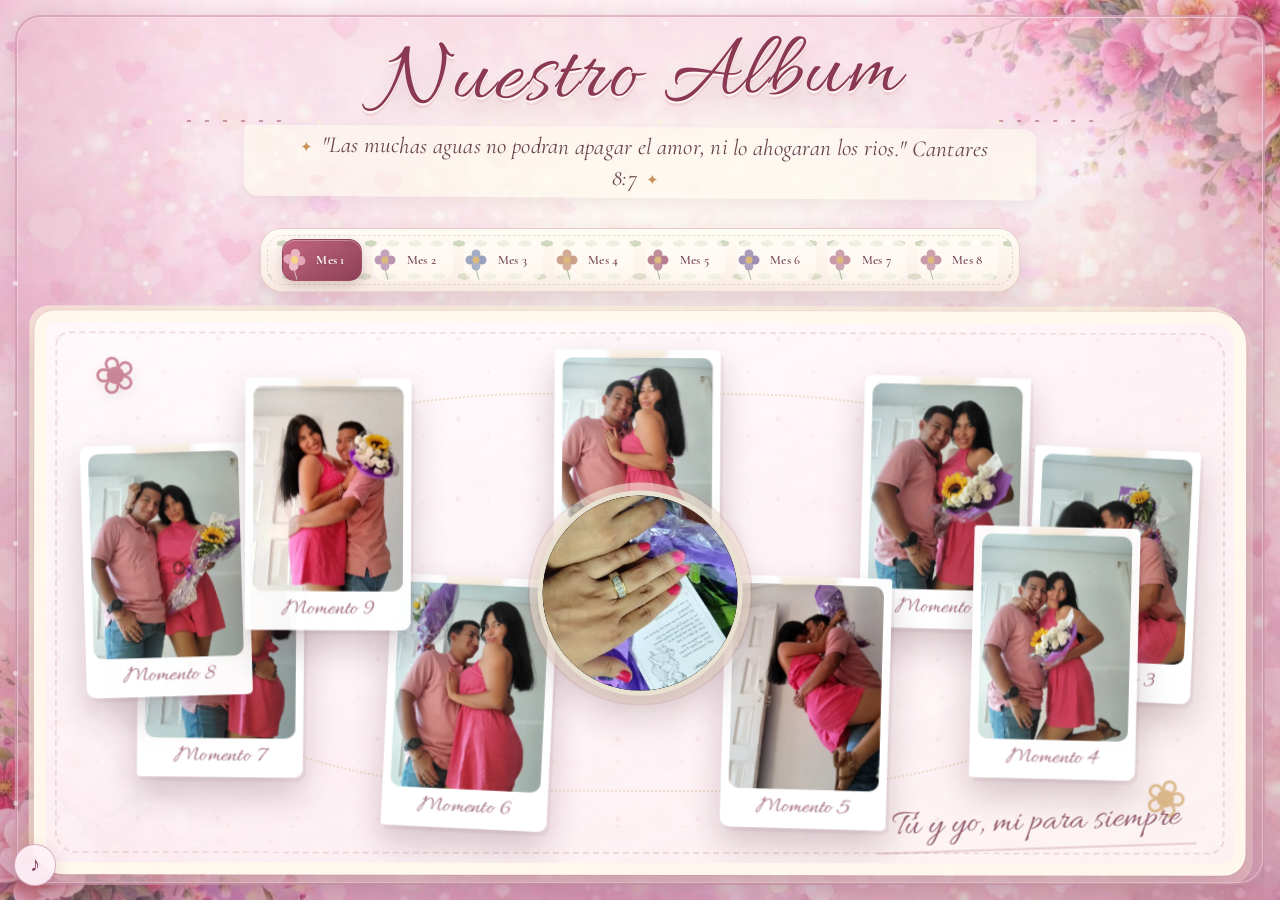
==== index.html @ 3b910c2f "Habilita siete meses y optimiza la carga" ====
﻿<!doctype html>
<html lang="es">
<head>
  <meta charset="UTF-8" />
  <meta name="viewport" content="width=device-width, initial-scale=1, viewport-fit=cover" />
  <title>Nuestro Album</title>
  <link rel="icon" type="image/png" href="anillo.png" />
  <link rel="apple-touch-icon" href="anillo.png" />
  <link rel="preconnect" href="https://fonts.googleapis.com" />
  <link rel="preconnect" href="https://fonts.gstatic.com" crossorigin />
  <link rel="stylesheet" href="https://fonts.googleapis.com/css2?family=Allura&family=Cormorant+Garamond:wght@400;500;600;700&display=swap" />
  <link rel="preload" href="fondo/Copilot_20260310_012828.png" as="image" fetchpriority="high" />
  <style>
    :root {
      --bg-rose: #f7e5ea;
      --bg-peach: #f8efe9;
      --bg-cream: #fffaf3;
      --ink: #5a3441;
      --ink-soft: #7c5260;
      --accent: #c9859d;
      --accent-soft: #f0cfd9;
      --gold: #d6b17a;
      --panel: rgba(255, 247, 251, 0.82);
      --panel-border: rgba(255, 236, 244, 0.95);
      --photo-w: clamp(142px, 13vw, 194px);
      --photo-h: clamp(176px, 16vw, 242px);
      --ring-w: clamp(170px, 16vw, 230px);
      --ring-h: clamp(226px, 20vw, 305px);
      --shadow-soft: 0 18px 45px rgba(92, 52, 65, 0.15);
      --shadow-card: 0 16px 34px rgba(76, 42, 52, 0.18);
      --music-level: 0;
      --music-bass: 0;
    }

    * {
      box-sizing: border-box;
    }

    html,
    body {
      margin: 0;
      width: 100%;
      height: 100dvh;
      min-height: 100dvh;
      overflow: hidden;
    }

    body {
      font-family: "Cormorant Garamond", Georgia, serif;
      color: var(--ink);
      background-image:
        linear-gradient(rgba(255, 255, 255, 0.28), rgba(255, 255, 255, 0.28)),
        url("fondo/Copilot_20260310_012828.png");
      background-position: center;
      background-size: cover;
      background-repeat: no-repeat;
      background-attachment: fixed;
      overflow: hidden;
      position: relative;
    }

    body::before {
      content: "";
      position: fixed;
      inset: 0;
      pointer-events: none;
      z-index: 0;
      opacity: 0.22;
      background-image:
        radial-gradient(circle at 18% 28%, rgba(255, 255, 255, 0.65) 0 1px, transparent 2px),
        radial-gradient(circle at 66% 36%, rgba(255, 255, 255, 0.45) 0 1px, transparent 2px),
        radial-gradient(circle at 38% 76%, rgba(255, 255, 255, 0.55) 0 1px, transparent 2px),
        radial-gradient(circle at 84% 84%, rgba(255, 255, 255, 0.5) 0 1px, transparent 2px);
      background-size: 180px 180px, 160px 160px, 200px 200px, 220px 220px;
    }

    .border-romance {
      position: fixed;
      inset: 0;
      pointer-events: none;
      z-index: 0;
      overflow: hidden;
      perspective: 1000px;
    }

    .border-romance::after {
      content: "";
      position: absolute;
      inset: clamp(8px, 1.2vw, 16px);
      border-radius: 26px;
      border: 2px solid rgba(214, 160, 181, 0.68);
      box-shadow:
        inset 0 0 0 1px rgba(255, 226, 236, 0.75),
        0 0 18px rgba(196, 132, 156, 0.3);
    }

    .border-romance::before {
      content: "";
      position: absolute;
      inset: clamp(8px, 1.2vw, 16px);
      border-radius: 26px;
      background:
        linear-gradient(to bottom, rgba(245, 191, 210, 0.34), transparent 16%, transparent 84%, rgba(228, 171, 193, 0.4)),
        linear-gradient(to right, rgba(241, 186, 208, 0.34), transparent 14%, transparent 86%, rgba(227, 170, 192, 0.34));
      pointer-events: none;
    }

    .beat-hearts {
      position: fixed;
      inset: 0;
      z-index: 2;
      pointer-events: none;
      overflow: hidden;
    }

    .beat-heart {
      position: absolute;
      left: var(--x);
      bottom: -9vmin;
      width: var(--size);
      height: var(--size);
      pointer-events: none;
      opacity: 0;
      border-radius: 18% 18% 4% 18%;
      background: hsl(var(--heart-hue), 74%, var(--heart-light));
      box-shadow: inset 0 0 0 1px rgba(255, 255, 255, 0.32);
      transform: translate(-50%, 0) rotate(calc(var(--rot) + 45deg)) scale(0.2);
      animation: beatHeartFloat var(--dur) cubic-bezier(.18,.72,.2,1) forwards;
      filter: drop-shadow(0 8px 14px rgba(126, 57, 82, 0.22));
    }

    .beat-heart::before,
    .beat-heart::after {
      content: "";
      position: absolute;
      width: 100%;
      height: 100%;
      border-radius: 50%;
      background: inherit;
    }

    .beat-heart::before {
      left: -50%;
      top: 0;
    }

    .beat-heart::after {
      left: 0;
      top: -50%;
    }

    body.music-reactive .bubbles {
      opacity: calc(0.88 + (var(--music-level) * 0.12));
    }

    .night {
      display: none;
    }

    .border-garden {
      display: none;
    }

    .single-flower {
      position: absolute;
      left: 50%;
      bottom: 2%;
      transform: translateX(-50%) scale(0.62);
      transform-origin: bottom center;
      z-index: 4;
      filter: drop-shadow(0 16px 22px rgba(5, 39, 19, 0.45));
    }

    .single-flower .flowers {
      transform: none;
    }

    .single-flower::before {
      content: "";
      position: absolute;
      left: 50%;
      bottom: -10vmin;
      width: 90vmin;
      height: 44vmin;
      transform: translateX(-50%);
      background:
        radial-gradient(34% 70% at 18% 100%, rgba(97, 150, 113, 0.88), transparent 72%),
        radial-gradient(34% 70% at 33% 100%, rgba(113, 168, 127, 0.84), transparent 72%),
        radial-gradient(34% 70% at 50% 100%, rgba(124, 176, 136, 0.8), transparent 72%),
        radial-gradient(34% 70% at 67% 100%, rgba(111, 165, 125, 0.84), transparent 72%),
        radial-gradient(34% 70% at 82% 100%, rgba(95, 146, 110, 0.88), transparent 72%);
      z-index: -1;
      opacity: 0.95;
    }

    .edge-flower {
      position: absolute;
      --s: 0.14;
      --rot: 0deg;
      left: 50%;
      top: 50%;
      transform: translate(-50%, -50%) rotate(var(--rot)) scale(var(--s));
      transform-origin: center center;
      overflow: visible;
    }

    .edge-flower::before,
    .edge-flower::after {
      content: "";
      position: absolute;
      left: 50%;
      bottom: -10vmin;
      transform: translateX(-50%);
      pointer-events: none;
      z-index: 1;
      animation: vegetationSway 3.8s ease-in-out infinite;
    }

    .edge-flower::before {
      width: 36vmin;
      height: 24vmin;
      background:
        radial-gradient(44% 52% at 18% 86%, rgba(10, 120, 52, 0.9), transparent 72%),
        radial-gradient(42% 55% at 35% 90%, rgba(8, 136, 58, 0.85), transparent 72%),
        radial-gradient(40% 56% at 54% 92%, rgba(12, 146, 62, 0.82), transparent 72%),
        radial-gradient(42% 52% at 72% 89%, rgba(8, 122, 54, 0.84), transparent 72%),
        radial-gradient(44% 50% at 86% 84%, rgba(6, 108, 49, 0.8), transparent 72%);
      filter: blur(0.08vmin);
      opacity: 0.92;
    }

    .edge-flower::after {
      width: 30vmin;
      height: 30vmin;
      background:
        linear-gradient(70deg, transparent 48%, rgba(8, 142, 59, 0.7) 50%, transparent 52%),
        linear-gradient(100deg, transparent 48%, rgba(6, 130, 54, 0.7) 50%, transparent 52%),
        linear-gradient(125deg, transparent 49%, rgba(12, 155, 67, 0.72) 50%, transparent 51%),
        linear-gradient(55deg, transparent 49%, rgba(9, 122, 51, 0.68) 50%, transparent 51%);
      opacity: 0.8;
    }

    .edge-flower--01 { left: 7%; top: 9%; --s: 0.15; --rot: 144deg; }
    .edge-flower--02 { left: 26%; top: 6%; --s: 0.12; --rot: 168deg; }
    .edge-flower--03 { left: 50%; top: 5%; --s: 0.12; --rot: 180deg; }
    .edge-flower--04 { left: 74%; top: 6%; --s: 0.12; --rot: 194deg; }
    .edge-flower--05 { left: 93%; top: 9%; --s: 0.15; --rot: 214deg; }
    .edge-flower--06 { left: 96%; top: 32%; --s: 0.12; --rot: 250deg; }
    .edge-flower--07 { left: 96%; top: 68%; --s: 0.12; --rot: 286deg; }
    .edge-flower--08 { left: 93%; top: 91%; --s: 0.15; --rot: 328deg; }
    .edge-flower--09 { left: 74%; top: 94%; --s: 0.12; --rot: 352deg; }
    .edge-flower--10 { left: 50%; top: 95%; --s: 0.12; --rot: 0deg; }
    .edge-flower--11 { left: 26%; top: 94%; --s: 0.12; --rot: 12deg; }
    .edge-flower--12 { left: 7%; top: 91%; --s: 0.15; --rot: 34deg; }
    .edge-flower--13 { left: 4%; top: 68%; --s: 0.12; --rot: 72deg; }
    .edge-flower--14 { left: 4%; top: 32%; --s: 0.12; --rot: 106deg; }

    .flowers {
      position: relative;
      transform: scale(0.9);
      overflow: visible;
    }

    .edge-flower .flowers::before,
    .edge-flower .flowers::after {
      content: "";
      position: absolute;
      bottom: -6vmin;
      left: 50%;
      transform-origin: bottom center;
      pointer-events: none;
      z-index: 2;
    }

    .edge-flower .flowers::before {
      width: 30vmin;
      height: 22vmin;
      transform: translateX(-50%) rotate(-8deg);
      background:
        radial-gradient(70% 66% at 8% 88%, rgba(4, 110, 46, 0.94), transparent 74%),
        radial-gradient(66% 64% at 24% 92%, rgba(7, 129, 53, 0.9), transparent 74%),
        radial-gradient(62% 62% at 42% 94%, rgba(8, 142, 58, 0.88), transparent 74%),
        radial-gradient(64% 62% at 61% 94%, rgba(7, 133, 54, 0.9), transparent 74%),
        radial-gradient(70% 64% at 82% 90%, rgba(4, 112, 46, 0.9), transparent 74%),
        radial-gradient(68% 60% at 96% 86%, rgba(3, 98, 42, 0.86), transparent 74%);
      filter: blur(0.1vmin);
      opacity: 0.95;
    }

    .edge-flower .flowers::after {
      width: 26vmin;
      height: 30vmin;
      transform: translateX(-50%) rotate(10deg);
      background:
        linear-gradient(to top, rgba(5, 109, 36, 0.92), rgba(2, 129, 55, 0.18) 76%, transparent),
        linear-gradient(78deg, transparent 47%, rgba(11, 151, 63, 0.7) 50%, transparent 53%),
        linear-gradient(98deg, transparent 47%, rgba(7, 132, 54, 0.7) 50%, transparent 53%),
        linear-gradient(118deg, transparent 48%, rgba(8, 141, 57, 0.66) 50%, transparent 52%);
      clip-path: polygon(45% 0, 55% 0, 100% 100%, 0 100%);
      opacity: 0.92;
    }

    .flower {
      position: absolute;
      bottom: 10vmin;
      transform-origin: bottom center;
      z-index: 10;
      --fl-speed: 0.8s;
    }

    .edge-flower .flower::before,
    .edge-flower .flower::after {
      content: "";
      position: absolute;
      left: 50%;
      bottom: -6vmin;
      transform: translateX(-50%);
      pointer-events: none;
      z-index: -1;
    }

    .edge-flower .flower::before {
      width: 22vmin;
      height: 14vmin;
      background:
        radial-gradient(45% 70% at 10% 96%, rgba(3, 98, 42, 0.92), transparent 74%),
        radial-gradient(45% 72% at 32% 98%, rgba(5, 120, 49, 0.9), transparent 74%),
        radial-gradient(45% 72% at 54% 100%, rgba(7, 135, 55, 0.88), transparent 74%),
        radial-gradient(45% 72% at 76% 98%, rgba(5, 118, 48, 0.9), transparent 74%),
        radial-gradient(45% 70% at 94% 96%, rgba(3, 98, 42, 0.9), transparent 74%);
      opacity: 0.95;
    }

    .edge-flower .flower::after {
      width: 20vmin;
      height: 18vmin;
      background:
        linear-gradient(72deg, transparent 48%, rgba(7, 136, 56, 0.74) 50%, transparent 52%),
        linear-gradient(94deg, transparent 48%, rgba(6, 128, 53, 0.72) 50%, transparent 52%),
        linear-gradient(112deg, transparent 48%, rgba(8, 146, 60, 0.72) 50%, transparent 52%);
      opacity: 0.8;
    }

    .flower--1 {
      animation: moving-flower-1 4s linear infinite;
    }

    .flower--1 .flower__line {
      height: 70vmin;
      animation-delay: 0.3s;
    }

    .flower--1 .flower__line__leaf--1 {
      animation: blooming-leaf-right var(--fl-speed) 1.6s backwards;
    }

    .flower--1 .flower__line__leaf--2 {
      animation: blooming-leaf-right var(--fl-speed) 1.4s backwards;
    }

    .flower--1 .flower__line__leaf--3 {
      animation: blooming-leaf-left var(--fl-speed) 1.2s backwards;
    }

    .flower--1 .flower__line__leaf--4 {
      animation: blooming-leaf-left var(--fl-speed) 1s backwards;
    }

    .flower--1 .flower__line__leaf--5 {
      animation: blooming-leaf-right var(--fl-speed) 1.8s backwards;
    }

    .flower--1 .flower__line__leaf--6 {
      animation: blooming-leaf-left var(--fl-speed) 2s backwards;
    }

    .flower--2 {
      left: 50%;
      transform: rotate(20deg);
      animation: moving-flower-2 4s linear infinite;
    }

    .flower--2 .flower__line {
      height: 60vmin;
      animation-delay: 0.6s;
    }

    .flower--2 .flower__line__leaf--1 {
      animation: blooming-leaf-right var(--fl-speed) 1.9s backwards;
    }

    .flower--2 .flower__line__leaf--2 {
      animation: blooming-leaf-right var(--fl-speed) 1.7s backwards;
    }

    .flower--2 .flower__line__leaf--3 {
      animation: blooming-leaf-left var(--fl-speed) 1.5s backwards;
    }

    .flower--2 .flower__line__leaf--4 {
      animation: blooming-leaf-left var(--fl-speed) 1.3s backwards;
    }

    .flower--3 {
      left: 50%;
      transform: rotate(-15deg);
      animation: moving-flower-3 4s linear infinite;
    }

    .flower--3 .flower__line {
      animation-delay: 0.9s;
    }

    .flower--3 .flower__line__leaf--1 {
      animation: blooming-leaf-right var(--fl-speed) 2.5s backwards;
    }

    .flower--3 .flower__line__leaf--2 {
      animation: blooming-leaf-right var(--fl-speed) 2.3s backwards;
    }

    .flower--3 .flower__line__leaf--3 {
      animation: blooming-leaf-left var(--fl-speed) 2.1s backwards;
    }

    .flower--3 .flower__line__leaf--4 {
      animation: blooming-leaf-left var(--fl-speed) 1.9s backwards;
    }

    .flower__leafs {
      position: relative;
      animation: blooming-flower 2s backwards;
    }

    .flower__leafs--1 {
      animation-delay: 1.1s;
    }

    .flower__leafs--2 {
      animation-delay: 1.4s;
    }

    .flower__leafs--3 {
      animation-delay: 1.7s;
    }

    .flower__leafs::after {
      content: "";
      position: absolute;
      left: 0;
      top: 0;
      transform: translate(-50%, -100%);
      width: 8vmin;
      height: 8vmin;
      background-color: #e7b201;
      filter: blur(10vmin);
    }

    .flower__leaf {
      position: absolute;
      bottom: 0;
      left: 50%;
      width: 8vmin;
      height: 11vmin;
      border-radius: 51% 49% 47% 53% / 44% 45% 55% 69%;
      background-color: #e6f331;
      background-image: linear-gradient(to top, #e6f331, #e6f331);
      transform-origin: bottom center;
      opacity: 0.9;
      box-shadow: inset 0 0 2vmin rgba(255, 255, 255, 0.5);
    }

    .flower__leaf--1 {
      transform: translate(-10%, 1%) rotateY(40deg) rotateX(-50deg);
    }

    .flower__leaf--2 {
      transform: translate(-50%, -4%) rotateX(40deg);
    }

    .flower__leaf--3 {
      transform: translate(-90%, 0%) rotateY(45deg) rotateX(50deg);
    }

    .flower__leaf--4 {
      width: 8vmin;
      height: 8vmin;
      transform-origin: bottom left;
      border-radius: 4vmin 10vmin 4vmin 4vmin;
      transform: translate(0%, 18%) rotateX(70deg) rotate(-43deg);
      background-image: linear-gradient(to top, #e6f331, #e6f331);
      z-index: 1;
      opacity: 0.8;
    }

    .flower__white-circle {
      position: absolute;
      left: -3.5vmin;
      top: -3vmin;
      width: 9vmin;
      height: 4vmin;
      border-radius: 50%;
      background-color: #fff;
    }

    .flower__white-circle::after {
      content: "";
      position: absolute;
      left: 50%;
      top: 45%;
      transform: translate(-50%, -50%);
      width: 60%;
      height: 60%;
      border-radius: inherit;
      background-image: linear-gradient(90deg, rgb(255, 235, 18), rgb(255, 206, 0));
    }

    .flower__line {
      height: 55vmin;
      width: 1.5vmin;
      background-image: linear-gradient(
          to left,
          rgba(0, 0, 0, 0.2),
          transparent,
          rgba(255, 255, 255, 0.2)
        ),
        linear-gradient(to top, transparent 10%, #6ea783, #87bc98);
      box-shadow: inset 0 0 2px rgba(0, 0, 0, 0.5);
      animation: grow-flower-tree 4s backwards;
    }

    .flower__line__leaf {
      --w: 7vmin;
      --h: calc(var(--w) + 2vmin);
      position: absolute;
      top: 20%;
      left: 90%;
      width: var(--w);
      height: var(--h);
      border-top-right-radius: var(--h);
      border-bottom-left-radius: var(--h);
      background-image: linear-gradient(to top, rgba(84, 133, 99, 0.4), #87bc98);
    }

    .flower__line__leaf--1 {
      transform: rotate(70deg) rotateY(30deg);
    }

    .flower__line__leaf--2 {
      top: 45%;
      transform: rotate(70deg) rotateY(30deg);
    }

    .flower__line__leaf--3,
    .flower__line__leaf--4,
    .flower__line__leaf--6 {
      border-top-right-radius: 0;
      border-bottom-left-radius: 0;
      border-top-left-radius: var(--h);
      border-bottom-right-radius: var(--h);
      left: -460%;
      top: 12%;
      transform: rotate(-70deg) rotateY(30deg);
    }

    .flower__line__leaf--4 {
      top: 40%;
    }

    .flower__line__leaf--5 {
      top: 0;
      transform-origin: left;
      transform: rotate(70deg) rotateY(30deg) scale(0.6);
    }

    .flower__line__leaf--6 {
      top: -2%;
      left: -450%;
      transform-origin: right;
      transform: rotate(-70deg) rotateY(30deg) scale(0.6);
    }

    .flower__light {
      position: absolute;
      bottom: 0vmin;
      width: 1vmin;
      height: 1vmin;
      background-color: rgb(255, 251, 0);
      border-radius: 50%;
      filter: blur(0.2vmin);
      animation: light-ans 4s linear infinite backwards;
    }

    .flower__light:nth-child(odd) {
      background-color: #8fbe9f;
    }

    .flower__light--1 {
      left: -2vmin;
      animation-delay: 1s;
    }

    .flower__light--2 {
      left: 3vmin;
      animation-delay: 0.5s;
    }

    .flower__light--3 {
      left: -6vmin;
      animation-delay: 0.3s;
    }

    .flower__light--4 {
      left: 6vmin;
      animation-delay: 0.9s;
    }

    .flower__light--5 {
      left: -1vmin;
      animation-delay: 1.5s;
    }

    .flower__light--6 {
      left: -4vmin;
      animation-delay: 3s;
    }

    .flower__light--7 {
      left: 3vmin;
      animation-delay: 2s;
    }

    .flower__light--8 {
      left: -6vmin;
      animation-delay: 3.5s;
    }

    .bubbles {
      position: absolute;
      top: 0;
      left: 0;
      height: 100%;
      width: 100%;
      pointer-events: none;
      z-index: 2;
    }

    .bubble {
      position: absolute;
      z-index: 200;
      border-radius: 50%;
    }

    .bubble:nth-child(1) { top: 8%; left: 60%; height: 11vmin; width: 11vmin; animation: love-burst 3s infinite 0s; box-shadow: inset 0 0 0 5.5vmin transparent; transform: translate(0, 0.05em) scale(0); transform-origin: center bottom; }
    .bubble:nth-child(2) { top: 83%; left: 14%; height: 20vmin; width: 20vmin; animation: love-burst 3s infinite 0.15s; box-shadow: inset 0 0 0 10vmin transparent; transform: translate(0, 0.75em) scale(0); transform-origin: center bottom; }
    .bubble:nth-child(3) { top: 25%; left: 49%; height: 4vmin; width: 4vmin; animation: love-burst 3s infinite 0.3s; box-shadow: inset 0 0 0 2vmin transparent; transform: translate(0, 0.5em) scale(0); transform-origin: center bottom; }
    .bubble:nth-child(4) { top: 63%; left: 93%; height: 3vmin; width: 3vmin; animation: love-burst 3s infinite 0.45s; box-shadow: inset 0 0 0 1.5vmin transparent; transform: translate(0, 0.35em) scale(0); transform-origin: center bottom; }
    .bubble:nth-child(5) { top: 7%; left: 56%; height: 18vmin; width: 18vmin; animation: love-burst 3s infinite 0.6s; box-shadow: inset 0 0 0 9vmin transparent; transform: translate(0, 0.3em) scale(0); transform-origin: center bottom; }
    .bubble:nth-child(6) { top: 10%; left: 68%; height: 5vmin; width: 5vmin; animation: love-burst 3s infinite 0.75s; box-shadow: inset 0 0 0 2.5vmin transparent; transform: translate(0, 1.1em) scale(0); transform-origin: center bottom; }
    .bubble:nth-child(7) { top: 68%; left: 1%; height: 5vmin; width: 5vmin; animation: love-burst 3s infinite 0.9s; box-shadow: inset 0 0 0 2.5vmin transparent; transform: translate(0, 0.15em) scale(0); transform-origin: center bottom; }
    .bubble:nth-child(8) { top: 61%; left: 51%; height: 11vmin; width: 11vmin; animation: love-burst 3s infinite 1.05s; box-shadow: inset 0 0 0 5.5vmin transparent; transform: translate(0, 1.05em) scale(0); transform-origin: center bottom; }
    .bubble:nth-child(9) { top: 24%; left: 45%; height: 11vmin; width: 11vmin; animation: love-burst 3s infinite 1.2s; box-shadow: inset 0 0 0 5.5vmin transparent; transform: translate(0, 1em) scale(0); transform-origin: center bottom; }
    .bubble:nth-child(10) { top: 13%; left: 10%; height: 19vmin; width: 19vmin; animation: love-burst 3s infinite 1.35s; box-shadow: inset 0 0 0 9.5vmin transparent; transform: translate(0, 1em) scale(0); transform-origin: center bottom; }
    .bubble:nth-child(11) { top: 76%; left: 7%; height: 14vmin; width: 14vmin; animation: love-burst 3s infinite 1.5s; box-shadow: inset 0 0 0 7vmin transparent; transform: translate(0, 0.1em) scale(0); transform-origin: center bottom; }
    .bubble:nth-child(12) { top: 22%; left: 8%; height: 17vmin; width: 17vmin; animation: love-burst 3s infinite 1.65s; box-shadow: inset 0 0 0 8.5vmin transparent; transform: translate(0, 0.2em) scale(0); transform-origin: center bottom; }
    .bubble:nth-child(13) { top: 23%; left: 81%; height: 16vmin; width: 16vmin; animation: love-burst 3s infinite 1.8s; box-shadow: inset 0 0 0 8vmin transparent; transform: translate(0, 0.1em) scale(0); transform-origin: center bottom; }
    .bubble:nth-child(14) { top: 77%; left: 88%; height: 3vmin; width: 3vmin; animation: love-burst 3s infinite 1.95s; box-shadow: inset 0 0 0 1.5vmin transparent; transform: translate(0, 0.45em) scale(0); transform-origin: center bottom; }
    .bubble:nth-child(15) { top: 41%; left: 1%; height: 9vmin; width: 9vmin; animation: love-burst 3s infinite 2.1s; box-shadow: inset 0 0 0 4.5vmin transparent; transform: translate(0, 0.05em) scale(0); transform-origin: center bottom; }
    .bubble:nth-child(16) { top: 51%; left: 51%; height: 8vmin; width: 8vmin; animation: love-burst 3s infinite 2.25s; box-shadow: inset 0 0 0 4vmin transparent; transform: translate(0, 1.15em) scale(0); transform-origin: center bottom; }
    .bubble:nth-child(17) { top: 37%; left: 65%; height: 11vmin; width: 11vmin; animation: love-burst 3s infinite 2.4s; box-shadow: inset 0 0 0 5.5vmin transparent; transform: translate(0, 0.2em) scale(0); transform-origin: center bottom; }
    .bubble:nth-child(18) { top: 11%; left: 83%; height: 18vmin; width: 18vmin; animation: love-burst 3s infinite 2.55s; box-shadow: inset 0 0 0 9vmin transparent; transform: translate(0, 0.9em) scale(0); transform-origin: center bottom; }
    .bubble:nth-child(19) { top: 64%; left: 86%; height: 12vmin; width: 12vmin; animation: love-burst 3s infinite 2.7s; box-shadow: inset 0 0 0 6vmin transparent; transform: translate(0, 0.65em) scale(0); transform-origin: center bottom; }
    .bubble:nth-child(20) { top: 39%; left: 24%; height: 19vmin; width: 19vmin; animation: love-burst 3s infinite 2.85s; box-shadow: inset 0 0 0 9.5vmin transparent; transform: translate(0, 0.2em) scale(0); transform-origin: center bottom; }

    .heart {
      fill: transparent;
      opacity: 0;
    }

    .bubble:nth-child(1) .heart { animation: love 3s forwards infinite 0s; transform: scale(0.5) rotate(-4deg); }
    .bubble:nth-child(2) .heart { animation: love 3s forwards infinite 0.15s; transform: scale(0.5) rotate(22deg); }
    .bubble:nth-child(3) .heart { animation: love 3s forwards infinite 0.3s; transform: scale(0.5) rotate(-5deg); }
    .bubble:nth-child(4) .heart { animation: love 3s forwards infinite 0.45s; transform: scale(0.5) rotate(50deg); }
    .bubble:nth-child(5) .heart { animation: love 3s forwards infinite 0.6s; transform: scale(0.5) rotate(-29deg); }
    .bubble:nth-child(6) .heart { animation: love 3s forwards infinite 0.75s; transform: scale(0.5) rotate(35deg); }
    .bubble:nth-child(7) .heart { animation: love 3s forwards infinite 0.9s; transform: scale(0.5) rotate(-5deg); }
    .bubble:nth-child(8) .heart { animation: love 3s forwards infinite 1.05s; transform: scale(0.5) rotate(40deg); }
    .bubble:nth-child(9) .heart { animation: love 3s forwards infinite 1.2s; transform: scale(0.5) rotate(-35deg); }
    .bubble:nth-child(10) .heart { animation: love 3s forwards infinite 1.35s; transform: scale(0.5) rotate(28deg); }
    .bubble:nth-child(11) .heart { animation: love 3s forwards infinite 1.5s; transform: scale(0.5) rotate(-3deg); }
    .bubble:nth-child(12) .heart { animation: love 3s forwards infinite 1.65s; transform: scale(0.5) rotate(48deg); }
    .bubble:nth-child(13) .heart { animation: love 3s forwards infinite 1.8s; transform: scale(0.5) rotate(-33deg); }
    .bubble:nth-child(14) .heart { animation: love 3s forwards infinite 1.95s; transform: scale(0.5) rotate(40deg); }
    .bubble:nth-child(15) .heart { animation: love 3s forwards infinite 2.1s; transform: scale(0.5) rotate(-29deg); }
    .bubble:nth-child(16) .heart { animation: love 3s forwards infinite 2.25s; transform: scale(0.5) rotate(19deg); }
    .bubble:nth-child(17) .heart { animation: love 3s forwards infinite 2.4s; transform: scale(0.5) rotate(-29deg); }
    .bubble:nth-child(18) .heart { animation: love 3s forwards infinite 2.55s; transform: scale(0.5) rotate(14deg); }
    .bubble:nth-child(19) .heart { animation: love 3s forwards infinite 2.7s; transform: scale(0.5) rotate(-10deg); }
    .bubble:nth-child(20) .heart { animation: love 3s forwards infinite 2.85s; transform: scale(0.5) rotate(46deg); }

    main {
      position: relative;
      z-index: 1;
      width: min(1240px, 100%);
      margin: 0 auto;
      padding: clamp(1rem, 2vw, 2rem) clamp(0.65rem, 1.4vw, 1.4rem) clamp(1.4rem, 2.5vw, 2.6rem);
      height: 100dvh;
      max-height: 100dvh;
      display: grid;
      grid-template-rows: auto 1fr;
      gap: clamp(0.65rem, 1.4vw, 1rem);
      overflow: hidden;
    }

    header {
      text-align: center;
      margin-bottom: clamp(0.85rem, 1.8vw, 1.5rem);
      animation: fadeUp 600ms ease both;
    }

    h1 {
      margin: 0;
      font-family: "Allura", "Times New Roman", cursive;
      font-size: clamp(2.9rem, 7vw, 6rem);
      line-height: 0.94;
      letter-spacing: 0.02em;
      color: #8a4058;
      text-shadow: 0 8px 18px rgba(146, 86, 104, 0.2);
      font-weight: 400;
    }

    .subtitle {
      margin: 0.35rem auto 0;
      max-width: 860px;
      font-size: clamp(1.02rem, 1.8vw, 1.45rem);
      line-height: 1.32;
      color: var(--ink-soft);
    }

    .book {
      display: grid;
      gap: clamp(0.65rem, 1.4vw, 1rem);
      min-height: 0;
      height: 100%;
      grid-template-rows: auto 1fr;
    }

    .book-nav {
      display: flex;
      justify-content: center;
      gap: 0.55rem;
      flex-wrap: wrap;
    }

    .book-tab {
      border: 1px solid rgba(197, 134, 157, 0.44);
      background: linear-gradient(180deg, rgba(255, 247, 251, 0.92), rgba(243, 215, 226, 0.84));
      color: #8a4f64;
      font: 600 clamp(0.92rem, 1.3vw, 1.05rem)/1 "Cormorant Garamond", Georgia, serif;
      letter-spacing: 0.02em;
      padding: 0.48rem 0.95rem;
      border-radius: 999px;
      cursor: pointer;
      box-shadow: 0 6px 14px rgba(121, 66, 85, 0.14);
      transition: transform 160ms ease, box-shadow 160ms ease, filter 160ms ease;
    }

    .book-tab:hover {
      transform: translateY(-1px);
      filter: saturate(1.05);
    }




    
    .book-tab.active {
      border-color: rgba(179, 104, 132, 0.6);
      box-shadow: 0 8px 18px rgba(121, 66, 85, 0.2), inset 0 0 0 1px rgba(255, 238, 245, 0.88);
      background: linear-gradient(180deg, rgba(255, 241, 247, 0.96), rgba(236, 187, 207, 0.88));
      color: #7a3c52;
    }

    .book-tab[data-month="2"].active {
      border-color: rgba(167, 129, 96, 0.52);
      box-shadow: 0 8px 18px rgba(118, 88, 60, 0.16), inset 0 0 0 1px rgba(252, 244, 233, 0.9);
      background: linear-gradient(180deg, rgba(252, 244, 233, 0.96), rgba(220, 193, 164, 0.9));
      color: #7d5a39;
    }

    .book-tab[data-month="3"].active {
      border-color: rgba(70, 151, 178, 0.58);
      box-shadow: 0 8px 18px rgba(39, 103, 128, 0.18), inset 0 0 0 1px rgba(226, 248, 252, 0.9);
      background: linear-gradient(180deg, rgba(235, 252, 255, 0.96), rgba(133, 205, 223, 0.88));
      color: #23657b;
    }

    .book-tab[data-month="4"].active {
      border-color: rgba(80, 80, 80, 0.62);
      box-shadow: 0 8px 18px rgba(20, 20, 20, 0.18), inset 0 0 0 1px rgba(255, 255, 255, 0.9);
      background: linear-gradient(180deg, rgba(255, 255, 255, 0.97), rgba(182, 182, 182, 0.88));
      color: #222;
    }

    .book-tab[data-month="5"].active {
      border-color: rgba(127, 117, 139, 0.58);
      box-shadow: 0 8px 18px rgba(70, 62, 82, 0.16), inset 0 0 0 1px rgba(247, 244, 252, 0.9);
      background: linear-gradient(180deg, rgba(250, 249, 253, 0.96), rgba(203, 197, 213, 0.88));
      color: #50475d;
    }
  
    .month-page {
      display: none;
    }
  
    .month-page.active {
      display: block;
      animation: fadeUp 360ms ease both;
      min-height: 0;
      height: 100%;
    }

    .album {
      --album-panel: var(--panel);
      --album-panel-border: var(--panel-border);
      --album-wash-1: rgba(255, 255, 255, 0.63);
      --album-wash-2: rgba(255, 244, 247, 0.58);
      --album-wash-3: rgba(255, 249, 244, 0.62);
      --album-dash: rgba(214, 177, 122, 0.35);
      --album-signature: rgba(134, 71, 92, 0.9);
      --album-ring-1: rgba(255, 255, 255, 0.96);
      --album-ring-2: rgba(251, 233, 203, 0.94);
      --album-ring-3: rgba(216, 177, 122, 0.88);
      --album-ring-shadow-1: rgba(255, 255, 255, 0.4);
      --album-ring-shadow-2: rgba(247, 226, 193, 0.34);
      --album-card-bg: rgba(255, 255, 255, 0.97);
      --album-card-tape: linear-gradient(180deg, rgba(255, 255, 255, 0.78), rgba(236, 214, 187, 0.68));
      --album-caption: #9a6074;
      position: relative;
      height: 100%;
      border-radius: 30px;
      overflow: hidden;
      border: 1px solid var(--album-panel-border);
      background:
        linear-gradient(155deg, var(--album-wash-1), var(--album-wash-2) 52%, var(--album-wash-3)),
        var(--album-panel);
      box-shadow: var(--shadow-soft), inset 0 1px 0 rgba(255, 255, 255, 0.9);
      isolation: isolate;
    }

    .album--month-2 {
      --album-panel: rgba(235, 214, 191, 0.88);
      --album-panel-border: rgba(198, 165, 133, 0.9);
      --album-wash-1: rgba(255, 247, 238, 0.8);
      --album-wash-2: rgba(222, 196, 171, 0.66);
      --album-wash-3: rgba(205, 174, 145, 0.56);
      --album-dash: rgba(170, 133, 96, 0.28);
      --album-signature: rgba(118, 84, 57, 0.92);
      --album-ring-1: rgba(255, 250, 245, 0.96);
      --album-ring-2: rgba(226, 197, 167, 0.94);
      --album-ring-3: rgba(182, 145, 108, 0.88);
      --album-ring-shadow-1: rgba(255, 245, 232, 0.42);
      --album-ring-shadow-2: rgba(214, 184, 153, 0.34);
      --album-card-bg: rgba(255, 250, 244, 0.98);
      --album-card-tape: linear-gradient(180deg, rgba(250, 239, 225, 0.82), rgba(223, 194, 161, 0.72));
      --album-caption: #8f6543;
    }

    .album--month-3 {
      --album-panel: rgba(207, 235, 241, 0.9);
      --album-panel-border: rgba(91, 174, 196, 0.82);
      --album-wash-1: rgba(242, 253, 255, 0.86);
      --album-wash-2: rgba(170, 222, 234, 0.68);
      --album-wash-3: rgba(111, 191, 212, 0.56);
      --album-dash: rgba(44, 134, 160, 0.32);
      --album-signature: rgba(31, 97, 118, 0.94);
      --album-ring-1: rgba(252, 255, 255, 0.97);
      --album-ring-2: rgba(187, 235, 244, 0.94);
      --album-ring-3: rgba(72, 166, 191, 0.86);
      --album-ring-shadow-1: rgba(231, 252, 255, 0.48);
      --album-ring-shadow-2: rgba(113, 199, 220, 0.34);
      --album-card-bg: rgba(248, 254, 255, 0.98);
      --album-card-tape: linear-gradient(180deg, rgba(239, 253, 255, 0.84), rgba(158, 219, 233, 0.68));
      --album-caption: #2e7890;
    }

    .album--month-4 {
      --album-panel: rgba(238, 238, 238, 0.9);
      --album-panel-border: rgba(88, 88, 88, 0.62);
      --album-wash-1: rgba(255, 255, 255, 0.86);
      --album-wash-2: rgba(202, 202, 202, 0.66);
      --album-wash-3: rgba(88, 88, 88, 0.34);
      --album-dash: rgba(30, 30, 30, 0.26);
      --album-signature: rgba(24, 24, 24, 0.9);
      --album-ring-1: rgba(255, 255, 255, 0.97);
      --album-ring-2: rgba(214, 214, 214, 0.94);
      --album-ring-3: rgba(68, 68, 68, 0.86);
      --album-ring-shadow-1: rgba(255, 255, 255, 0.46);
      --album-ring-shadow-2: rgba(52, 52, 52, 0.24);
      --album-card-bg: rgba(255, 255, 255, 0.98);
      --album-card-tape: linear-gradient(180deg, rgba(255, 255, 255, 0.84), rgba(168, 168, 168, 0.68));
      --album-caption: #222;
    }

    .album--month-5 {
      --album-panel: rgba(255, 239, 160, 0.9);
      --album-panel-border: rgba(218, 166, 40, 0.72);
      --album-wash-1: rgba(255, 253, 230, 0.9);
      --album-wash-2: rgba(255, 224, 106, 0.7);
      --album-wash-3: rgba(239, 170, 45, 0.5);
      --album-dash: rgba(159, 105, 18, 0.3);
      --album-signature: rgba(117, 72, 10, 0.94);
      --album-ring-1: rgba(255, 255, 244, 0.98);
      --album-ring-2: rgba(255, 225, 111, 0.95);
      --album-ring-3: rgba(211, 143, 24, 0.88);
      --album-ring-shadow-1: rgba(255, 250, 204, 0.5);
      --album-ring-shadow-2: rgba(227, 169, 53, 0.34);
      --album-card-bg: rgba(255, 254, 242, 0.98);
      --album-card-tape: linear-gradient(180deg, rgba(255, 251, 218, 0.86), rgba(242, 194, 80, 0.68));
      --album-caption: #8c5b0b;
    }

    .album::before {
      content: "";
      position: absolute;
      inset: 14% 10%;
      border-radius: 40%;
      border: 1px dashed var(--album-dash);
      pointer-events: none;
      z-index: 0;
    }

    .orbit {
      position: relative;
      z-index: 1;
      min-height: 0;
      height: 100%;
      width: 100%;
      overflow: hidden;
    }

    .ring-center {
      position: absolute;
      left: 50%;
      top: 50%;
      width: var(--ring-w);
      height: var(--ring-h);
      transform: translate(-50%, -50%);
      border: 0;
      border-radius: 46% / 50%;
      padding: clamp(10px, 1.05vw, 14px);
      cursor: pointer;
      z-index: 8;
      background:
        radial-gradient(circle at 26% 22%, var(--album-ring-1), var(--album-ring-2) 62%, var(--album-ring-3));
      box-shadow:
        0 0 0 12px var(--album-ring-shadow-1),
        0 0 0 24px var(--album-ring-shadow-2),
        0 18px 40px rgba(120, 80, 39, 0.28);
      animation: centerPulse 4s ease-in-out infinite;
    }

    .ring-center:focus-visible,
    .photo:focus-visible,
    .close:focus-visible {
      outline: 2px solid #d18aa3;
      outline-offset: 3px;
    }

    .ring-center img,
    .ring-center video {
      width: 100%;
      height: 100%;
      object-fit: cover;
      border-radius: 46% / 50%;
      border: 3px solid rgba(255, 255, 255, 0.92);
      box-shadow: 0 10px 20px rgba(98, 58, 34, 0.3);
    }

    .photo {
      --tx: 0px;
      --ty: 0px;
      --mx: 0px;
      --my: 0px;
      --mr: 0deg;
      --r: 0deg;
      --s: 1;
      position: absolute;
      left: 50%;
      top: 50%;
      width: var(--photo-w);
      transform: translate(-50%, -50%) translate(calc(var(--tx) + var(--mx)), calc(var(--ty) + var(--my))) rotate(calc(var(--r) + var(--mr))) scale(var(--s));
      transform-origin: 50% 8%;
      border: 0;
      border-radius: 16px;
      padding: 0.52rem 0.52rem 0.62rem;
      background: var(--album-card-bg);
      box-shadow: var(--shadow-card);
      cursor: pointer;
      z-index: 3;
      transition: box-shadow 260ms ease, filter 260ms ease;
      animation: photoIn 650ms cubic-bezier(.2,.82,.29,1) both;
      animation-delay: calc(var(--i) * 55ms);
    }

    .photo::before {
      content: "";
      position: absolute;
      left: 50%;
      top: -10px;
      width: 42%;
      height: 18px;
      transform: translateX(-50%) rotate(-2deg);
      border-radius: 3px;
      background: var(--album-card-tape);
      box-shadow: 0 3px 8px rgba(98, 67, 42, 0.18);
      pointer-events: none;
    }

    .photo img {
      width: 100%;
      height: var(--photo-h);
      border-radius: 10px;
      object-fit: cover;
      display: block;
      box-shadow: inset 0 0 0 1px rgba(220, 200, 193, 0.5);
    }

    .caption {
      margin: 0.4rem 0 0;
      text-align: center;
      font-family: "Allura", "Times New Roman", cursive;
      font-size: clamp(1.15rem, 1.8vw, 1.65rem);
      line-height: 1;
      color: var(--album-caption);
      letter-spacing: 0.01em;
    }

    .photo:hover {
      transform: translate(-50%, -50%) translate(calc(var(--tx) + var(--mx)), calc(var(--ty) + var(--my) - 8px)) rotate(calc((var(--r) * 0.36) + var(--mr))) scale(var(--s));
      box-shadow: 0 22px 40px rgba(84, 46, 58, 0.24);
      filter: saturate(1.03);
      z-index: 9;
    }

    .signature {
      position: absolute;
      right: clamp(0.8rem, 2vw, 1.8rem);
      bottom: clamp(0.5rem, 1.2vw, 1rem);
      margin: 0;
      font-family: "Allura", "Times New Roman", cursive;
      font-size: clamp(1.55rem, 2.8vw, 2.3rem);
      color: var(--album-signature);
      text-shadow: 0 2px 6px rgba(255, 255, 255, 0.45);
      z-index: 2;
    }

    .lightbox {
      position: fixed;
      inset: 0;
      display: none;
      align-items: center;
      justify-content: center;
      padding: 1rem;
      z-index: 40;
      background: rgba(34, 16, 23, 0.86);
      backdrop-filter: blur(4px);
    }

    .lightbox.open {
      display: flex;
    }

    .lightbox img {
      width: min(94vw, 1040px);
      max-height: 90vh;
      object-fit: contain;
      border-radius: 14px;
      border: 2px solid rgba(255, 250, 245, 0.9);
      background: #fff;
      box-shadow: 0 26px 60px rgba(0, 0, 0, 0.5);
    }

    .photo video {
      width: 100%;
      height: var(--photo-h);
      border-radius: 10px;
      object-fit: cover;
      display: block;
      background: #fff;
      box-shadow: inset 0 0 0 1px rgba(220, 200, 193, 0.5);
    }

    .lightbox video {
      width: min(94vw, 1040px);
      max-height: 90vh;
      object-fit: contain;
      border-radius: 14px;
      border: 2px solid rgba(255, 250, 245, 0.9);
      background: #fff;
      box-shadow: 0 26px 60px rgba(0, 0, 0, 0.5);
    }

    .upcoming {
      min-height: 0;
      height: 100%;
      border-radius: 24px;
      border: 1px dashed rgba(205, 151, 171, 0.56);
      background: linear-gradient(165deg, rgba(255, 245, 250, 0.84), rgba(248, 226, 235, 0.8));
      display: grid;
      place-items: center;
      text-align: center;
      padding: 1.1rem;
      box-shadow: inset 0 0 0 1px rgba(255, 238, 245, 0.8);
    }

    .upcoming h2 {
      margin: 0;
      font-family: "Allura", "Times New Roman", cursive;
      font-size: clamp(2rem, 4.8vw, 3.2rem);
      font-weight: 400;
      color: #9c5f78;
      line-height: 0.95;
    }

    .upcoming p {
      margin: 0.45rem 0 0;
      font-size: clamp(1.02rem, 1.9vw, 1.28rem);
      color: #7f5564;
    }

    .close {
      position: fixed;
      top: 10px;
      right: 14px;
      border: 0;
      background: transparent;
      color: #fff6f8;
      font-size: 2rem;
      line-height: 1;
      padding: 0.2rem 0.48rem;
      cursor: pointer;
      text-shadow: 0 2px 8px rgba(0, 0, 0, 0.45);
    }

    .motion-toggle {
      position: fixed;
      right: 14px;
      bottom: 14px;
      z-index: 45;
      border: 1px solid rgba(194, 126, 152, 0.6);
      border-radius: 999px;
      padding: 0.42rem 0.75rem;
      font: 600 0.88rem/1 "Cormorant Garamond", Georgia, serif;
      color: #7c3e56;
      background: rgba(255, 241, 248, 0.92);
      box-shadow: 0 6px 16px rgba(118, 69, 86, 0.2);
      cursor: pointer;
    }

    .music-toggle {
      position: fixed;
      left: 14px;
      bottom: 14px;
      z-index: 45;
      width: 42px;
      height: 42px;
      display: grid;
      place-items: center;
      border: 1px solid rgba(194, 126, 152, 0.6);
      border-radius: 999px;
      padding: 0;
      font: 700 1.28rem/1 "Cormorant Garamond", Georgia, serif;
      color: #7c3e56;
      background: rgba(255, 241, 248, 0.92);
      box-shadow: 0 6px 16px rgba(118, 69, 86, 0.2);
      cursor: pointer;
    }

    .music-toggle.show {
      display: grid;
    }

    .orbit.reflow .photo {
      animation: reflowCard 740ms ease both;
    }

    @keyframes fadeUp {
      from {
        opacity: 0;
        transform: translateY(8px);
      }
      to {
        opacity: 1;
        transform: translateY(0);
      }
    }

    @keyframes beatHeartFloat {
      0% {
        opacity: 0;
        transform: translate(-50%, 0) rotate(calc(var(--rot) + 45deg)) scale(0.18);
      }
      14% {
        opacity: 0.95;
        transform: translate(-50%, -10vh) rotate(calc((var(--rot) * 0.4) + 45deg)) scale(calc(0.72 + (var(--beat) * 0.55)));
      }
      100% {
        opacity: 0;
        transform: translate(calc(-50% + var(--drift)), -88vh) rotate(calc(var(--rot) + var(--spin) + 45deg)) scale(calc(0.55 + (var(--beat) * 0.35)));
      }
    }

    @keyframes centerPulse {
      0%,
      100% {
        transform: translate(-50%, -50%) scale(1);
      }
      50% {
        transform: translate(-50%, calc(-50% - 5px)) scale(1.02);
      }
    }

    @keyframes vegetationSway {
      0%,
      100% {
        transform: translateX(-50%) rotate(-2deg);
      }
      50% {
        transform: translateX(-50%) rotate(2deg);
      }
    }

    @keyframes light-ans {
      0% {
        opacity: 0;
        transform: translateY(0vmin);
      }
      25% {
        opacity: 1;
        transform: translateY(-5vmin) translateX(-2vmin);
      }
      50% {
        opacity: 1;
        transform: translateY(-15vmin) translateX(2vmin);
        filter: blur(0.2vmin);
      }
      75% {
        transform: translateY(-20vmin) translateX(-2vmin);
        filter: blur(0.2vmin);
      }
      100% {
        transform: translateY(-30vmin);
        opacity: 0;
        filter: blur(1vmin);
      }
    }

    @keyframes moving-flower-1 {
      0%,
      100% {
        transform: rotate(2deg);
      }
      50% {
        transform: rotate(-2deg);
      }
    }

    @keyframes moving-flower-2 {
      0%,
      100% {
        transform: rotate(18deg);
      }
      50% {
        transform: rotate(14deg);
      }
    }

    @keyframes moving-flower-3 {
      0%,
      100% {
        transform: rotate(-18deg);
      }
      50% {
        transform: rotate(-20deg) rotateY(-10deg);
      }
    }

    @keyframes blooming-leaf-right {
      0% {
        transform-origin: left;
        transform: rotate(70deg) rotateY(30deg) scale(0);
      }
    }

    @keyframes blooming-leaf-left {
      0% {
        transform-origin: right;
        transform: rotate(-70deg) rotateY(30deg) scale(0);
      }
    }

    @keyframes grow-flower-tree {
      0% {
        height: 0;
        border-radius: 1vmin;
      }
    }

    @keyframes blooming-flower {
      0% {
        transform: scale(0);
      }
    }

    @keyframes love-burst {
      50%,
      100% {
        box-shadow: inset 0 0 0 0 rgb(241, 154, 191);
        transform: translate(0, 0) scale(1);
      }
    }

    @keyframes love {
      50% {
        fill: rgb(238, 124, 171);
        opacity: 1;
      }
    }

    @keyframes photoIn {
      from {
        opacity: 0;
        transform: translate(-50%, -50%) translate(calc(var(--tx) + var(--mx)), calc(var(--ty) + var(--my) + 14px)) rotate(calc(var(--r) + var(--mr))) scale(var(--s));
      }
      to {
        opacity: 1;
        transform: translate(-50%, -50%) translate(calc(var(--tx) + var(--mx)), calc(var(--ty) + var(--my))) rotate(calc(var(--r) + var(--mr))) scale(var(--s));
      }
    }

    @keyframes reflowCard {
      0% {
        transform: translate(-50%, -50%) translate(calc(var(--tx) + var(--mx)), calc(var(--ty) + var(--my))) rotate(calc(var(--r) + var(--mr))) scale(var(--s));
      }
      45% {
        transform: translate(-50%, -50%) translate(calc(var(--tx) + var(--mx)), calc(var(--ty) + var(--my))) rotate(calc((var(--r) * 0.6) + var(--mr))) scale(var(--s));
      }
      100% {
        transform: translate(-50%, -50%) translate(calc(var(--tx) + var(--mx)), calc(var(--ty) + var(--my))) rotate(calc(var(--r) + var(--mr))) scale(var(--s));
      }
    }

    @media (max-width: 980px) {
      :root {
        --photo-w: clamp(115px, 22vw, 160px);
        --photo-h: clamp(130px, 24vw, 190px);
        --ring-w: clamp(188px, 28vw, 248px);
        --ring-h: clamp(244px, 35vw, 318px);
      }

      main {
        padding: 0.9rem 0.55rem 1.3rem;
        gap: 0.55rem;
      }

      .album {
        border-radius: 20px;
        display: flex;
        flex-direction: column;
      }

      .album::before {
        inset: 18% 8%;
      }

      .orbit {
        height: auto;
        flex: 1 1 auto;
        min-height: 0;
      }

      .signature {
        position: static;
        text-align: center;
        margin: 0.2rem 0 0.55rem;
        flex: 0 0 auto;
        z-index: 3;
      }

      .photo:hover {
        transform: translate(-50%, -50%) translate(calc(var(--tx) + var(--mx)), calc(var(--ty) + var(--my) - 5px)) rotate(calc((var(--r) * 0.35) + var(--mr))) scale(var(--s));
      }

      .edge-flower {
        transform: translate(-50%, -50%) rotate(var(--rot)) scale(calc(var(--s) * 0.86));
      }

      .edge-flower::before {
        width: 32vmin;
        height: 20vmin;
      }

      .edge-flower::after {
        width: 24vmin;
        height: 24vmin;
      }

      .edge-flower .flower::before {
        width: 19vmin;
        height: 12vmin;
      }

      .edge-flower .flower::after {
        width: 17vmin;
        height: 15vmin;
      }

      .single-flower {
        transform: translateX(-50%) scale(0.52);
      }
    }

    @media (max-width: 640px) {
      :root {
        --photo-w: clamp(102px, 30vw, 130px);
        --photo-h: clamp(112px, 33vw, 150px);
        --ring-w: clamp(154px, 43vw, 204px);
        --ring-h: clamp(202px, 56vw, 265px);
      }

      h1 {
        font-size: clamp(2.2rem, 10vw, 3.25rem);
      }

      .subtitle {
        font-size: clamp(0.95rem, 3.8vw, 1.08rem);
      }

      .album {
        border-radius: 14px;
      }

      .orbit {
        height: auto;
        flex: 1 1 auto;
        min-height: 0;
      }

      .photo {
        border-radius: 12px;
        padding: 0.34rem 0.34rem 0.42rem;
      }

      .photo::before {
        top: -9px;
        width: 46%;
        height: 14px;
      }

      .caption {
        margin-top: 0.3rem;
        font-size: clamp(1rem, 4.2vw, 1.22rem);
      }

      .signature {
        font-size: clamp(1.3rem, 6vw, 1.7rem);
      }

      .edge-flower--03,
      .edge-flower--06,
      .edge-flower--07,
      .edge-flower--10 {
        display: none;
      }

      .bubble:nth-child(n+13) {
        display: none;
      }

      .edge-flower::before {
        width: 25vmin;
        height: 16vmin;
        opacity: 0.84;
      }

      .edge-flower::after {
        width: 18vmin;
        height: 18vmin;
        opacity: 0.74;
      }

      .edge-flower .flower::before {
        width: 14vmin;
        height: 10vmin;
      }

      .edge-flower .flower::after {
        width: 12vmin;
        height: 12vmin;
      }

      .single-flower {
        transform: translateX(-50%) scale(0.42);
      }
    }

    @media (max-width: 980px) and (orientation: landscape) {
      :root {
        --photo-w: clamp(78px, 11vw, 104px);
        --photo-h: clamp(88px, 12vh, 118px);
        --ring-w: clamp(128px, 19vh, 174px);
        --ring-h: clamp(168px, 24vh, 228px);
      }

      html,
      body {
        height: 100dvh;
        overflow: hidden;
      }

      main {
        height: 100dvh;
        display: grid;
        grid-template-rows: auto 1fr;
        gap: 0.2rem;
        padding: 0.35rem 0.5rem;
      }

      header {
        margin-bottom: 0.15rem;
      }

      h1 {
        font-size: clamp(1.8rem, 6.5vw, 2.6rem);
        line-height: 0.9;
      }

      .subtitle {
        font-size: clamp(0.74rem, 2vw, 0.92rem);
        margin-top: 0.08rem;
      }

      .album {
        border-radius: 10px;
      }

      .album::before {
        display: none;
      }

      .orbit {
        min-height: 0;
        height: 100%;
      }

      .photo {
        border-radius: 9px;
        padding: 0.2rem 0.2rem 0.24rem;
      }

      .photo::before {
        height: 11px;
      }

      .caption {
        font-size: clamp(0.72rem, 1.8vw, 0.88rem);
        margin-top: 0.12rem;
      }

      .signature {
        position: absolute;
        right: 0.5rem;
        bottom: 0.15rem;
        margin: 0;
        font-size: clamp(0.84rem, 2.2vw, 1.1rem);
      }

      .edge-flower--03,
      .edge-flower--06,
      .edge-flower--07,
      .edge-flower--10,
      .edge-flower--02,
      .edge-flower--04,
      .edge-flower--11,
      .edge-flower--09 {
        display: none;
      }

      .edge-flower::before,
      .edge-flower::after,
      .edge-flower .flower::before,
      .edge-flower .flower::after {
        opacity: 0.7;
      }
    }

    @media (prefers-reduced-motion: reduce) {
      *,
      *::before,
      *::after {
        animation: none !important;
        transition: none !important;
      }
    }

    body.theme-month-7 { background-image: linear-gradient(rgba(255,255,255,.2), rgba(255,255,255,.2)), url("optimized/anillos-promesa-mes-7.webp"); }
    .album--month-7 {
      --album-panel: rgba(255,255,255,.88); --album-panel-border: rgba(211,203,196,.94);
      --album-wash-1: rgba(255,255,255,.7); --album-wash-2: rgba(250,248,246,.62); --album-wash-3: rgba(238,233,228,.52);
      --album-dash: rgba(166,155,146,.3); --album-signature: rgba(86,81,77,.96); --album-caption: #625c57;
      background-image: linear-gradient(rgba(255,255,255,.36), rgba(255,255,255,.36)), url("optimized/anillos-promesa-mes-7.webp");
      background-size: cover; background-position: center;
    }
    @media (max-width: 700px) {
      body.theme-month-7, body.theme-month-7 .album--month-7 { background-image: linear-gradient(rgba(255,255,255,.18), rgba(255,255,255,.18)), url("optimized/anillos-promesa-mes-7-mobile.webp"); }
    }

    /* Propuesta visual: edición romántica editorial */
    body {
      background-image:
        radial-gradient(circle at 50% 8%, rgba(255, 253, 247, 0.84), transparent 34%),
        linear-gradient(135deg, rgba(88, 35, 52, 0.18), rgba(255, 250, 242, 0.14) 48%, rgba(91, 44, 59, 0.2)),
        url("fondo/Copilot_20260310_012828.png");
    }

    body::after {
      content: "";
      position: fixed;
      inset: 0;
      z-index: 0;
      pointer-events: none;
      background:
        linear-gradient(90deg, rgba(76, 29, 45, 0.12), transparent 12%, transparent 88%, rgba(76, 29, 45, 0.12)),
        linear-gradient(0deg, rgba(76, 29, 45, 0.08), transparent 20%);
      mix-blend-mode: multiply;
    }

    main {
      width: min(1320px, calc(100% - clamp(0.8rem, 3vw, 3rem)));
      padding-top: clamp(1rem, 2.4vw, 2.4rem);
      padding-bottom: clamp(1rem, 2vw, 2rem);
    }

    header {
      position: relative;
      width: min(920px, 92%);
      margin-inline: auto;
      margin-bottom: clamp(0.4rem, 1vw, 0.8rem);
      padding: 0.25rem 4rem 0.35rem;
    }

    header::before,
    header::after {
      content: "";
      position: absolute;
      top: 54%;
      width: clamp(36px, 7vw, 96px);
      height: 1px;
      background: linear-gradient(90deg, transparent, rgba(170, 111, 74, 0.72));
    }

    header::before {
      left: 0;
    }

    header::after {
      right: 0;
      transform: scaleX(-1);
    }

    h1 {
      color: #763247;
      font-size: clamp(3.15rem, 7.2vw, 6.25rem);
      text-shadow:
        0 2px 0 rgba(255, 249, 244, 0.9),
        0 12px 28px rgba(91, 38, 54, 0.2);
    }

    .subtitle {
      width: fit-content;
      padding: 0.34rem 1.25rem;
      border-top: 1px solid rgba(185, 126, 91, 0.3);
      color: #68434e;
      font-style: italic;
      letter-spacing: 0.012em;
    }

    .book {
      gap: clamp(0.7rem, 1.5vw, 1.15rem);
    }

    .book-nav {
      width: fit-content;
      max-width: 100%;
      margin-inline: auto;
      padding: 0.38rem;
      gap: 0.26rem;
      border: 1px solid rgba(255, 244, 238, 0.82);
      border-radius: 999px;
      background: rgba(92, 42, 58, 0.68);
      box-shadow:
        0 12px 28px rgba(74, 31, 44, 0.2),
        inset 0 1px 0 rgba(255, 255, 255, 0.24);
      backdrop-filter: blur(14px);
    }

    .book-tab {
      min-width: clamp(58px, 6.5vw, 82px);
      padding: 0.55rem 0.85rem;
      border-color: transparent;
      background: transparent;
      color: rgba(255, 247, 242, 0.82);
      box-shadow: none;
    }

    .book-tab:hover {
      color: #fff;
      background: rgba(255, 255, 255, 0.1);
    }

    .book-tab.active,
    .book-tab[data-month="2"].active,
    .book-tab[data-month="3"].active,
    .book-tab[data-month="4"].active,
    .book-tab[data-month="5"].active,
    .book-tab[data-month="6"].active {
      border-color: rgba(255, 255, 255, 0.72);
      color: #6e3446;
      background: linear-gradient(180deg, #fffaf5, #f0d7dc);
      box-shadow: 0 5px 14px rgba(45, 18, 27, 0.28);
    }

    .album,
    .upcoming {
      border-width: 6px;
      border-color: rgba(255, 250, 243, 0.82);
      border-radius: clamp(24px, 3vw, 38px);
      box-shadow:
        0 24px 64px rgba(70, 29, 43, 0.24),
        0 0 0 1px rgba(151, 93, 67, 0.24),
        inset 0 0 0 1px rgba(166, 108, 78, 0.18);
    }

    .album::after {
      content: "";
      position: absolute;
      inset: 12px;
      z-index: 0;
      border: 1px solid rgba(148, 99, 69, 0.18);
      border-radius: 24px;
      pointer-events: none;
    }

    .ring-center {
      border-radius: 48% 48% 44% 44%;
      box-shadow:
        0 26px 55px rgba(76, 38, 48, 0.27),
        0 0 0 10px rgba(255, 250, 239, 0.28);
    }

    .photo {
      border-radius: 5px 5px 12px 12px;
      box-shadow:
        0 18px 36px rgba(67, 32, 42, 0.22),
        0 0 0 1px rgba(115, 72, 53, 0.12);
    }

    .signature {
      padding: 0.32rem 1.15rem;
      border-radius: 999px;
      background: rgba(255, 251, 244, 0.66);
      box-shadow: 0 5px 16px rgba(83, 44, 54, 0.1);
      backdrop-filter: blur(8px);
    }

    .upcoming > div::before {
      content: "♡";
      display: block;
      margin-bottom: 0.35rem;
      color: #b56e86;
      font-size: clamp(2rem, 4vw, 3.4rem);
    }

    .design-preview-badge {
      position: fixed;
      z-index: 60;
      top: 14px;
      left: 50%;
      transform: translateX(-50%);
      padding: 0.34rem 0.78rem;
      border: 1px solid rgba(255, 255, 255, 0.72);
      border-radius: 999px;
      background: rgba(91, 38, 54, 0.78);
      color: #fff8f4;
      font: 600 0.72rem/1 "Cormorant Garamond", Georgia, serif;
      letter-spacing: 0.12em;
      text-transform: uppercase;
      box-shadow: 0 8px 20px rgba(55, 20, 31, 0.2);
      backdrop-filter: blur(10px);
      pointer-events: none;
    }

    @media (max-width: 640px) {
      header {
        width: 100%;
        padding-inline: 1rem;
      }

      header::before,
      header::after {
        display: none;
      }

      .book-nav {
        width: 100%;
        justify-content: center;
        border-radius: 20px;
      }

      .book-tab {
        flex: 1 1 calc(33.333% - 0.3rem);
        min-width: 0;
      }

      .design-preview-badge {
        top: 6px;
      }
    }

    /* Segunda propuesta: diario de amor hecho a mano */
    body {
      background-image:
        radial-gradient(circle at 50% 22%, rgba(255, 253, 244, 0.7), transparent 38%),
        linear-gradient(rgba(255, 239, 242, 0.08), rgba(94, 31, 50, 0.12)),
        url("fondo/Copilot_20260310_012828.png");
    }

    body::after {
      background:
        radial-gradient(circle at 12% 18%, rgba(255, 255, 255, 0.5) 0 2px, transparent 3px),
        radial-gradient(circle at 88% 72%, rgba(255, 244, 212, 0.45) 0 2px, transparent 3px),
        linear-gradient(90deg, rgba(97, 36, 54, 0.08), transparent 15%, transparent 85%, rgba(97, 36, 54, 0.08));
      background-size: 130px 130px, 170px 170px, auto;
      mix-blend-mode: normal;
    }

    main {
      width: min(1360px, calc(100% - clamp(0.7rem, 2.5vw, 2.8rem)));
    }

    header {
      padding-bottom: 0.1rem;
    }

    header::before,
    header::after {
      top: 48%;
      width: clamp(48px, 9vw, 125px);
      height: 18px;
      background:
        radial-gradient(ellipse at center, rgba(151, 77, 96, 0.72) 0 18%, transparent 20%) 0 50% / 18px 10px repeat-x;
      opacity: 0.7;
    }

    h1 {
      color: #8b3854;
      transform: rotate(-1deg);
      text-shadow:
        0 2px 0 #fff9f2,
        0 5px 0 rgba(230, 179, 190, 0.36),
        0 15px 26px rgba(91, 35, 53, 0.2);
    }

    .subtitle {
      position: relative;
      border: 0;
      padding: 0.32rem 2rem;
      background: rgba(255, 251, 238, 0.54);
      border-radius: 4px 12px 5px 14px;
      box-shadow: 0 5px 15px rgba(105, 54, 65, 0.08);
      transform: rotate(0.35deg);
    }

    .subtitle::before,
    .subtitle::after {
      content: "✦";
      color: #c89358;
      margin: 0 0.55rem;
      font-style: normal;
      font-size: 0.65em;
    }

    .book-nav {
      position: relative;
      width: min(760px, 96%);
      padding: 0.5rem 0.75rem 0.35rem;
      gap: clamp(0.25rem, 0.8vw, 0.7rem);
      border: 0;
      border-radius: 9px 12px 7px 10px;
      background:
        linear-gradient(rgba(255, 252, 240, 0.88), rgba(250, 232, 222, 0.86)),
        repeating-linear-gradient(90deg, transparent 0 14px, rgba(164, 105, 82, 0.08) 15px 16px);
      box-shadow:
        0 9px 18px rgba(88, 38, 53, 0.15),
        inset 0 -2px 0 rgba(186, 111, 126, 0.18);
      backdrop-filter: blur(8px);
      transform: rotate(-0.25deg);
    }

    .book-nav::before,
    .book-nav::after {
      content: "";
      position: absolute;
      z-index: -1;
      top: 7px;
      bottom: 7px;
      width: 45px;
      background: rgba(226, 169, 179, 0.72);
    }

    .book-nav::before {
      left: -25px;
      clip-path: polygon(0 0, 100% 10%, 100% 90%, 0 100%, 28% 50%);
    }

    .book-nav::after {
      right: -25px;
      clip-path: polygon(0 10%, 100% 0, 72% 50%, 100% 100%, 0 90%);
    }

    .book-tab {
      position: relative;
      min-width: 0;
      padding: 0.48rem clamp(0.55rem, 1.6vw, 1.2rem);
      color: #895064;
      background: transparent;
      border: 0;
      border-radius: 4px;
      box-shadow: none;
      font-size: clamp(0.9rem, 1.35vw, 1.08rem);
    }

    .book-tab::after {
      content: "";
      position: absolute;
      left: 22%;
      right: 22%;
      bottom: 2px;
      height: 2px;
      border-radius: 50%;
      background: #d69aae;
      opacity: 0;
      transform: scaleX(0);
      transition: 180ms ease;
    }

    .book-tab:hover {
      color: #773c51;
      background: rgba(222, 164, 179, 0.12);
    }

    .book-tab.active,
    .book-tab[data-month="2"].active,
    .book-tab[data-month="3"].active,
    .book-tab[data-month="4"].active,
    .book-tab[data-month="5"].active,
    .book-tab[data-month="6"].active {
      color: #793c52;
      border: 0;
      background: transparent;
      box-shadow: none;
      transform: translateY(-1px) rotate(-1.5deg);
      font-weight: 700;
    }

    .book-tab.active::after {
      opacity: 1;
      transform: scaleX(1);
    }

    .album,
    .upcoming {
      border: 12px solid rgba(255, 249, 235, 0.86);
      border-radius: 20px 34px 22px 30px;
      background-image:
        radial-gradient(circle at 15% 20%, rgba(211, 150, 164, 0.11) 0 2px, transparent 3px),
        radial-gradient(circle at 80% 75%, rgba(195, 145, 82, 0.09) 0 1px, transparent 2px),
        linear-gradient(155deg, var(--album-wash-1), var(--album-wash-2) 52%, var(--album-wash-3));
      background-size: 80px 80px, 65px 65px, auto;
      box-shadow:
        0 22px 55px rgba(73, 30, 44, 0.22),
        7px 8px 0 rgba(247, 215, 216, 0.5),
        -5px -5px 0 rgba(255, 248, 224, 0.64),
        0 0 0 1px rgba(147, 88, 71, 0.2);
      transform: rotate(0.08deg);
    }

    .album::after {
      inset: 9px;
      border: 2px dashed rgba(174, 111, 97, 0.19);
      border-radius: 14px 26px 16px 22px;
    }

    .album::before {
      inset: 13% 9%;
      border-style: dotted;
      border-width: 2px;
    }

    .orbit::before,
    .orbit::after {
      content: "❀";
      position: absolute;
      z-index: 3;
      color: rgba(183, 91, 116, 0.7);
      font-size: clamp(2.2rem, 4vw, 4.4rem);
      filter: drop-shadow(0 5px 5px rgba(93, 43, 56, 0.14));
      pointer-events: none;
    }

    .orbit::before {
      top: 4%;
      left: 4%;
      transform: rotate(-18deg);
    }

    .orbit::after {
      right: 4%;
      bottom: 6%;
      color: rgba(201, 151, 77, 0.62);
      transform: rotate(21deg);
    }

    .ring-center {
      border-radius: 9px 17px 11px 15px;
      transform: translate(-50%, -50%) rotate(-1.2deg);
      box-shadow:
        0 18px 38px rgba(76, 35, 47, 0.24),
        0 0 0 8px rgba(255, 248, 230, 0.54),
        0 0 0 10px rgba(188, 122, 111, 0.17);
    }

    .ring-center::before {
      width: 78px;
      height: 22px;
      top: -14px;
      left: 50%;
      border-radius: 2px;
      background: rgba(238, 209, 164, 0.68);
      box-shadow: 0 2px 4px rgba(91, 55, 35, 0.1);
      transform: translateX(-50%) rotate(2deg);
    }

    .photo {
      border-radius: 3px 5px 9px 4px;
      box-shadow:
        0 17px 34px rgba(69, 29, 42, 0.22),
        3px 4px 0 rgba(104, 51, 64, 0.06);
    }

    .photo:nth-child(3n) {
      border-radius: 8px 3px 5px 10px;
    }

    .photo::before {
      width: 54px;
      height: 18px;
      top: -10px;
      border-radius: 1px;
      opacity: 0.86;
      transform: translateX(-50%) rotate(-3deg);
    }

    .signature {
      right: 3.2%;
      bottom: 2.5%;
      padding: 0.25rem 1rem 0.18rem;
      border: 0;
      border-bottom: 2px solid rgba(173, 104, 126, 0.28);
      border-radius: 0;
      background: transparent;
      box-shadow: none;
      backdrop-filter: none;
      transform: rotate(-2deg);
      text-shadow: 0 1px 0 #fff;
    }

    .upcoming {
      position: relative;
      overflow: hidden;
    }

    .upcoming::before,
    .upcoming::after {
      content: "❀";
      position: absolute;
      color: rgba(183, 91, 116, 0.5);
      font-size: clamp(5rem, 13vw, 12rem);
    }

    .upcoming::before {
      left: 5%;
      bottom: -3%;
      transform: rotate(-18deg);
    }

    .upcoming::after {
      right: 5%;
      top: -4%;
      color: rgba(205, 157, 77, 0.42);
      transform: rotate(22deg);
    }

    .upcoming > div {
      position: relative;
      z-index: 2;
      padding: clamp(1.5rem, 4vw, 3rem);
      background: rgba(255, 248, 237, 0.58);
      border: 1px dashed rgba(173, 102, 120, 0.4);
      border-radius: 47% 53% 48% 52%;
      box-shadow: 0 14px 38px rgba(99, 48, 60, 0.12);
      transform: rotate(-1deg);
    }

    .design-preview-badge {
      top: 11px;
      border: 1px dashed rgba(153, 87, 104, 0.48);
      border-radius: 4px;
      background: rgba(255, 245, 225, 0.88);
      color: #884b5e;
      box-shadow: 0 5px 14px rgba(74, 31, 44, 0.13);
      transform: translateX(-50%) rotate(0.5deg);
    }

    @media (max-width: 640px) {
      .book-nav {
        padding-inline: 0.4rem;
      }

      .book-nav::before,
      .book-nav::after {
        display: none;
      }

      .book-tab {
        flex-basis: calc(33.333% - 0.3rem);
      }

      .album,
      .upcoming {
        border-width: 7px;
      }
    }

    /* Selector de meses: medallones unidos por un hilo */
    .book-nav {
      width: min(690px, 94%);
      padding: 0.62rem 1rem;
      gap: clamp(0.45rem, 1.25vw, 1rem);
      overflow: visible;
      border: 0;
      border-radius: 0;
      background: transparent;
      box-shadow: none;
      backdrop-filter: none;
      transform: none;
    }

    .book-nav::before {
      content: "";
      display: block;
      position: absolute;
      z-index: -2;
      top: 50%;
      left: 7%;
      right: 7%;
      bottom: auto;
      width: auto;
      height: 2px;
      background: linear-gradient(90deg, transparent, #d5a968 9%, #d5a968 91%, transparent);
      clip-path: none;
      opacity: 0.8;
      box-shadow: 0 1px 0 rgba(255, 255, 255, 0.8);
    }

    .book-nav::after {
      content: "";
      display: block;
      position: absolute;
      z-index: -3;
      inset: 2px 0;
      width: auto;
      height: auto;
      border: 1px solid rgba(255, 250, 236, 0.75);
      border-radius: 999px;
      background: rgba(255, 245, 236, 0.36);
      clip-path: none;
      box-shadow: 0 9px 24px rgba(94, 42, 56, 0.1);
      backdrop-filter: blur(7px);
    }

    .book-tab {
      flex: 1 1 0;
      width: clamp(52px, 6vw, 66px);
      min-width: clamp(52px, 6vw, 66px);
      max-width: 66px;
      aspect-ratio: 1;
      padding: 0;
      display: grid;
      place-items: center;
      overflow: visible;
      border: 3px solid rgba(255, 251, 239, 0.96);
      border-radius: 50%;
      color: #8a5263;
      background:
        radial-gradient(circle at 36% 28%, #fffdf6 0 10%, #f9e5e4 62%, #ecc5ce 100%);
      box-shadow:
        0 0 0 1px rgba(184, 116, 132, 0.34),
        0 7px 14px rgba(88, 37, 51, 0.15),
        inset 0 1px 2px rgba(255, 255, 255, 0.9);
      font-size: clamp(0.76rem, 1vw, 0.9rem);
      line-height: 1;
      text-align: center;
      text-shadow: 0 1px 0 #fff;
      transform: none;
    }

    .book-tab:nth-child(even) {
      transform: translateY(2px);
    }

    .book-tab::before {
      content: "♡";
      position: absolute;
      top: -12px;
      left: 50%;
      z-index: 2;
      color: #b86a83;
      font-size: 1.15rem;
      line-height: 1;
      opacity: 0;
      transform: translateX(-50%) translateY(4px) scale(0.5);
      transition: 180ms ease;
      filter: drop-shadow(0 2px 2px rgba(95, 38, 55, 0.16));
    }

    .book-tab::after {
      content: "";
      position: absolute;
      inset: -7px;
      z-index: -1;
      height: auto;
      border: 1px dashed rgba(192, 130, 102, 0.46);
      border-radius: 50%;
      background: transparent;
      opacity: 0;
      transform: rotate(0deg) scale(0.86);
      transition: 220ms ease;
    }

    .book-tab:hover {
      color: #763d51;
      background:
        radial-gradient(circle at 36% 28%, #fff 0 10%, #f8dadd 62%, #e8afbd 100%);
      transform: translateY(-3px) rotate(-2deg);
      box-shadow:
        0 0 0 1px rgba(184, 116, 132, 0.42),
        0 11px 18px rgba(88, 37, 51, 0.18);
    }

    .book-tab.active,
    .book-tab[data-month="2"].active,
    .book-tab[data-month="3"].active,
    .book-tab[data-month="4"].active,
    .book-tab[data-month="5"].active,
    .book-tab[data-month="6"].active {
      color: #fffaf5;
      border: 3px solid #fff8ec;
      background:
        radial-gradient(circle at 35% 25%, #d98ba0 0 8%, #b85c78 55%, #8f3f59 100%);
      box-shadow:
        0 0 0 1px rgba(139, 61, 84, 0.42),
        0 9px 19px rgba(87, 32, 49, 0.26),
        inset 0 1px 3px rgba(255, 255, 255, 0.42);
      text-shadow: 0 1px 2px rgba(81, 26, 43, 0.34);
      transform: translateY(-4px) rotate(-2deg);
    }

    .book-tab.active::before {
      content: "♥";
      color: #a94d69;
      opacity: 1;
      transform: translateX(-50%) translateY(0) scale(1);
    }

    .book-tab.active::after {
      opacity: 1;
      transform: rotate(12deg) scale(1);
    }

    @media (max-width: 640px) {
      .book-nav {
        width: min(410px, 98%);
        padding: 0.52rem 0.35rem;
        gap: 0.28rem;
        flex-wrap: nowrap;
      }

      .book-nav::before,
      .book-nav::after {
        display: block;
      }

      .book-tab {
        flex: 1 1 0;
        min-width: 42px;
        max-width: 54px;
        width: auto;
        font-size: 0.7rem;
      }
    }

    /* Selector floral: cada mes florece sobre una enredadera */
    .book-nav {
      width: min(760px, 96%);
      min-height: 92px;
      padding: 0.85rem clamp(1rem, 3vw, 2.4rem);
      gap: clamp(0.75rem, 2.1vw, 1.8rem);
      align-items: center;
      overflow: visible;
      border: 0;
      border-radius: 42% 58% 46% 54%;
      background:
        radial-gradient(ellipse at center, rgba(255, 252, 239, 0.72), rgba(255, 246, 232, 0.3) 68%, transparent 70%);
      box-shadow: none;
    }

    .book-nav::before {
      display: block;
      content: "";
      position: absolute;
      z-index: -3;
      top: 49%;
      left: 3%;
      right: 3%;
      width: auto;
      height: 24px;
      border: 0;
      border-top: 3px solid rgba(91, 140, 76, 0.66);
      border-radius: 50%;
      background:
        radial-gradient(ellipse at center, #8db778 0 44%, transparent 47%) 5% 0 / 28px 13px repeat-x;
      clip-path: none;
      opacity: 0.9;
      transform: rotate(-1deg);
      box-shadow: none;
    }

    .book-nav::after {
      display: block;
      content: "❧";
      position: absolute;
      z-index: -2;
      inset: auto auto -7px 50%;
      width: auto;
      height: auto;
      border: 0;
      border-radius: 0;
      background: transparent;
      color: rgba(75, 124, 66, 0.68);
      font-size: 2.2rem;
      line-height: 1;
      clip-path: none;
      box-shadow: none;
      backdrop-filter: none;
      transform: translateX(-50%) rotate(8deg);
    }

    .book-tab {
      --petal: #efb7c5;
      --petal-light: #ffe8ee;
      --flower-center: #f4cf72;
      position: relative;
      z-index: 2;
      flex: 0 0 clamp(48px, 5vw, 58px);
      width: clamp(48px, 5vw, 58px);
      min-width: clamp(48px, 5vw, 58px);
      max-width: none;
      aspect-ratio: 1;
      overflow: visible;
      padding: 0.15rem;
      border: 3px solid rgba(255, 246, 198, 0.9);
      border-radius: 50%;
      color: #704555;
      background:
        radial-gradient(circle at 36% 28%, #fff8c7 0 8%, var(--flower-center) 56%, #dcae4f 100%);
      box-shadow:
        0 4px 9px rgba(75, 53, 35, 0.18),
        inset 0 1px 2px rgba(255, 255, 255, 0.75);
      font-size: clamp(0.66rem, 0.85vw, 0.78rem);
      font-weight: 700;
      line-height: 0.9;
      text-align: center;
      text-shadow: 0 1px 0 rgba(255, 255, 255, 0.72);
      transform: rotate(-3deg);
    }

    .book-tab:nth-child(2) {
      --petal: #eab0d3;
      --petal-light: #fbe2f1;
      transform: translateY(5px) rotate(4deg);
    }

    .book-tab:nth-child(3) {
      --petal: #b8c9ef;
      --petal-light: #e7edff;
      transform: translateY(-3px) rotate(-2deg);
    }

    .book-tab:nth-child(4) {
      --petal: #f1b28e;
      --petal-light: #ffe4d4;
      transform: translateY(4px) rotate(3deg);
    }

    .book-tab:nth-child(5) {
      --petal: #e69dad;
      --petal-light: #ffdbe3;
      transform: translateY(-4px) rotate(-4deg);
    }

    .book-tab:nth-child(6) {
      --petal: #c5addf;
      --petal-light: #eee3fa;
      transform: translateY(3px) rotate(2deg);
    }

    .book-tab::before {
      content: "";
      position: absolute;
      z-index: -2;
      top: 50%;
      left: 50%;
      width: 32px;
      height: 43px;
      border-radius: 52% 48% 50% 50%;
      background: linear-gradient(145deg, var(--petal-light), var(--petal));
      opacity: 1;
      transform: translate(-50%, -100%);
      transform-origin: 50% 100%;
      box-shadow:
        0 0 0 1px rgba(153, 80, 99, 0.1),
        0 4px 8px rgba(103, 55, 69, 0.12),
        0 0 12px rgba(255, 255, 255, 0.25);
      filter: none;
      transition: 220ms ease;
    }

    .book-tab::after {
      content: "";
      position: absolute;
      z-index: -1;
      inset: -16px;
      height: auto;
      border: 0;
      border-radius: 50%;
      background:
        radial-gradient(ellipse at 50% 4%, var(--petal-light) 0 12%, var(--petal) 13% 25%, transparent 27%),
        radial-gradient(ellipse at 96% 50%, var(--petal-light) 0 12%, var(--petal) 13% 25%, transparent 27%),
        radial-gradient(ellipse at 50% 96%, var(--petal-light) 0 12%, var(--petal) 13% 25%, transparent 27%),
        radial-gradient(ellipse at 4% 50%, var(--petal-light) 0 12%, var(--petal) 13% 25%, transparent 27%);
      opacity: 1;
      transform: rotate(8deg) scale(0.9);
      transition: 220ms ease;
    }

    .book-tab:hover {
      color: #633849;
      border-color: #fff5bb;
      background:
        radial-gradient(circle at 36% 28%, #fffbd8 0 8%, #f8d677 56%, #dda842 100%);
      transform: translateY(-5px) rotate(-5deg) scale(1.08);
      box-shadow:
        0 7px 13px rgba(75, 45, 37, 0.2),
        inset 0 1px 2px rgba(255, 255, 255, 0.85);
    }

    .book-tab.active,
    .book-tab[data-month="2"].active,
    .book-tab[data-month="3"].active,
    .book-tab[data-month="4"].active,
    .book-tab[data-month="5"].active,
    .book-tab[data-month="6"].active {
      color: #6f3b4c;
      border-color: #fff3a9;
      background:
        radial-gradient(circle at 36% 28%, #fffbd4 0 8%, #f7d260 52%, #d89a31 100%);
      box-shadow:
        0 0 0 5px rgba(255, 249, 216, 0.48),
        0 8px 17px rgba(91, 49, 47, 0.25),
        inset 0 1px 3px rgba(255, 255, 255, 0.75);
      text-shadow: 0 1px 0 #fff2ba;
      transform: translateY(-8px) rotate(-4deg) scale(1.14);
    }

    .book-tab.active::before {
      content: "";
      color: transparent;
      opacity: 1;
      transform: translate(-50%, -100%) scale(1.1);
    }

    .book-tab.active::after {
      opacity: 1;
      transform: rotate(24deg) scale(1.08);
      filter: drop-shadow(0 5px 4px rgba(104, 51, 65, 0.16));
    }

    @media (max-width: 640px) {
      .book-nav {
        width: min(430px, 100%);
        min-height: 73px;
        padding: 0.65rem 0.3rem;
        gap: clamp(0.25rem, 2.2vw, 0.65rem);
        flex-wrap: nowrap;
      }

      .book-nav::before,
      .book-nav::after {
        display: block;
      }

      .book-tab {
        flex: 0 1 47px;
        width: clamp(39px, 11vw, 47px);
        min-width: 39px;
        font-size: 0.61rem;
      }

      .book-tab::after {
        inset: -12px;
      }
    }

    /* Selector botánico refinado: flores prensadas dentro del marco */
    .book-nav {
      width: min(760px, 96%);
      min-height: 64px;
      padding: 0.52rem clamp(0.7rem, 2vw, 1.3rem);
      gap: clamp(0.3rem, 1vw, 0.7rem);
      align-items: center;
      overflow: hidden;
      border: 1px solid rgba(179, 124, 105, 0.28);
      border-radius: 22px;
      background:
        linear-gradient(180deg, rgba(255, 253, 245, 0.9), rgba(250, 237, 228, 0.84));
      box-shadow:
        0 9px 22px rgba(92, 42, 54, 0.13),
        inset 0 1px 0 rgba(255, 255, 255, 0.92);
      backdrop-filter: blur(9px);
    }

    .book-nav::before {
      content: "";
      display: block;
      position: absolute;
      z-index: 0;
      inset: 6px;
      width: auto;
      height: auto;
      border: 1px dashed rgba(116, 147, 94, 0.3);
      border-radius: 16px;
      background:
        radial-gradient(ellipse at center, rgba(113, 150, 91, 0.44) 0 38%, transparent 42%) 4px 2px / 22px 11px repeat-x,
        radial-gradient(ellipse at center, rgba(113, 150, 91, 0.3) 0 38%, transparent 42%) 9px calc(100% - 2px) / 25px 11px repeat-x;
      clip-path: none;
      opacity: 0.72;
      transform: none;
      box-shadow: none;
      pointer-events: none;
    }

    .book-nav::after {
      display: none;
    }

    .book-tab,
    .book-tab:nth-child(even),
    .book-tab:nth-child(2),
    .book-tab:nth-child(3),
    .book-tab:nth-child(4),
    .book-tab:nth-child(5),
    .book-tab:nth-child(6) {
      --pressed-flower: #c97c94;
      position: relative;
      z-index: 1;
      flex: 1 1 0;
      width: auto;
      min-width: 0;
      max-width: 104px;
      height: 42px;
      aspect-ratio: auto;
      padding: 0.35rem 0.45rem 0.35rem 1.55rem;
      overflow: hidden;
      border: 1px solid transparent;
      border-radius: 13px;
      color: #7b4a5a;
      background: rgba(255, 252, 245, 0.62);
      box-shadow: none;
      font-size: clamp(0.74rem, 1vw, 0.9rem);
      font-weight: 600;
      line-height: 1;
      text-align: center;
      text-shadow: 0 1px 0 #fff;
      transform: none;
    }

    .book-tab:nth-child(2) {
      --pressed-flower: #b77daa;
    }

    .book-tab:nth-child(3) {
      --pressed-flower: #7f91bd;
    }

    .book-tab:nth-child(4) {
      --pressed-flower: #cf8c67;
    }

    .book-tab:nth-child(5) {
      --pressed-flower: #b95f7b;
    }

    .book-tab:nth-child(6) {
      --pressed-flower: #8d78ad;
    }

    .book-tab::before {
      content: "";
      position: absolute;
      z-index: 2;
      top: 50%;
      left: 0.72rem;
      width: 7px;
      height: 7px;
      border: 0;
      border-radius: 50%;
      background: #e4b75f;
      opacity: 0.95;
      transform: translate(-50%, -50%);
      box-shadow:
        0 -6px 0 1px color-mix(in srgb, var(--pressed-flower) 78%, white),
        6px 0 0 1px color-mix(in srgb, var(--pressed-flower) 88%, white),
        0 6px 0 1px color-mix(in srgb, var(--pressed-flower) 72%, white),
        -6px 0 0 1px color-mix(in srgb, var(--pressed-flower) 84%, white);
      filter: saturate(0.76);
      transition: transform 180ms ease, filter 180ms ease;
    }

    .book-tab::after {
      content: "";
      position: absolute;
      z-index: 0;
      left: 0.68rem;
      top: 55%;
      bottom: auto;
      inset-inline-end: auto;
      width: 1px;
      height: 18px;
      border: 0;
      border-radius: 999px;
      background: rgba(87, 126, 72, 0.62);
      opacity: 0.8;
      transform: rotate(-16deg);
    }

    .book-tab:hover {
      color: #703e50;
      border-color: rgba(185, 120, 140, 0.25);
      background: rgba(255, 248, 242, 0.94);
      box-shadow: 0 5px 11px rgba(91, 43, 55, 0.1);
      transform: translateY(-1px);
    }

    .book-tab:hover::before {
      transform: translate(-50%, -50%) rotate(12deg) scale(1.08);
      filter: saturate(0.95);
    }

    .book-tab.active,
    .book-tab[data-month="2"].active,
    .book-tab[data-month="3"].active,
    .book-tab[data-month="4"].active,
    .book-tab[data-month="5"].active,
    .book-tab[data-month="6"].active {
      color: #fffaf5;
      border: 1px solid rgba(129, 57, 79, 0.38);
      background:
        linear-gradient(145deg, rgba(191, 94, 123, 0.94), rgba(137, 57, 81, 0.96));
      box-shadow:
        0 5px 12px rgba(88, 34, 51, 0.2),
        inset 0 1px 0 rgba(255, 255, 255, 0.3);
      text-shadow: 0 1px 2px rgba(72, 26, 39, 0.28);
      transform: none;
    }

    .book-tab.active::before {
      content: "";
      color: transparent;
      opacity: 1;
      transform: translate(-50%, -50%) rotate(8deg) scale(1.05);
      filter: brightness(1.16) saturate(0.76);
    }

    .book-tab.active::after {
      opacity: 0.9;
      transform: rotate(-16deg);
      filter: none;
      background: rgba(227, 239, 207, 0.78);
    }

    @media (max-width: 640px) {
      .book-nav {
        width: min(430px, 100%);
        min-height: 58px;
        padding: 0.45rem;
        gap: 0.14rem;
        flex-wrap: nowrap;
      }

      .book-nav::before {
        display: block;
      }

      .book-tab,
      .book-tab:nth-child(even) {
        flex: 1 1 0;
        width: auto;
        min-width: 0;
        height: 38px;
        padding: 0.3rem 0.18rem 0.3rem 1.05rem;
        font-size: 0.64rem;
      }

      .book-tab::before {
        left: 0.52rem;
        transform: translate(-50%, -50%) scale(0.78);
      }

      .book-tab::after {
        left: 0.5rem;
        height: 15px;
      }
    }
    /* Centro multimedia y ajustes de rendimiento */
    .ring-center {
      width: var(--ring-w);
      height: var(--ring-w);
      aspect-ratio: 1;
      padding: 0;
      overflow: hidden;
      border: 5px solid rgba(255, 249, 230, 0.9);
      border-radius: 50%;
      background: #1d1115;
      transform: translate(-50%, -50%);
      contain: layout paint;
    }

    .ring-center::before {
      display: none;
    }

    .ring-center img,
    .ring-center video {
      display: block;
      width: 100%;
      height: 100%;
      margin: 0;
      padding: 0;
      border: 0;
      border-radius: 50%;
      object-fit: cover;
      object-position: center;
      box-shadow: none;
      background: #1d1115;
    }

    .ring-center video {
      pointer-events: none;
    }

    .orbit {
      contain: layout paint;
    }

    .photo {
      contain: layout style paint;
      backface-visibility: hidden;
    }

    /* Navegación accesible del visor, optimizada para celulares */
    .lightbox {
      padding:
        max(0.75rem, env(safe-area-inset-top))
        max(0.75rem, env(safe-area-inset-right))
        max(5.5rem, calc(env(safe-area-inset-bottom) + 4.5rem))
        max(0.75rem, env(safe-area-inset-left));
      touch-action: pan-y;
    }

    .lightbox img,
    .lightbox video {
      max-width: calc(100vw - 1.5rem);
      max-height: calc(100dvh - 7.5rem);
    }

    .lightbox-nav {
      position: fixed;
      top: 50%;
      z-index: 43;
      width: 3.25rem;
      height: 3.25rem;
      display: grid;
      place-items: center;
      border: 1px solid rgba(255, 248, 235, 0.72);
      border-radius: 50%;
      background: rgba(120, 55, 77, 0.78);
      color: #fffaf5;
      font: 500 2rem/1 Georgia, serif;
      cursor: pointer;
      box-shadow: 0 10px 24px rgba(22, 8, 13, 0.34);
      backdrop-filter: blur(8px);
      transform: translateY(-50%);
      transition: transform 160ms ease, background 160ms ease;
      touch-action: manipulation;
    }

    .lightbox-nav:hover,
    .lightbox-nav:focus-visible {
      background: rgba(151, 67, 96, 0.94);
      transform: translateY(-50%) scale(1.06);
    }

    .lightbox-nav:disabled {
      opacity: 0.35;
      cursor: default;
    }

    .lightbox-prev {
      left: max(0.75rem, env(safe-area-inset-left));
    }

    .lightbox-next {
      right: max(0.75rem, env(safe-area-inset-right));
    }

    .lightbox-toolbar {
      position: fixed;
      left: 50%;
      bottom: max(0.8rem, env(safe-area-inset-bottom));
      z-index: 43;
      min-width: 9rem;
      padding: 0.48rem 1rem;
      border: 1px solid rgba(255, 248, 235, 0.62);
      border-radius: 999px;
      background: rgba(83, 36, 53, 0.82);
      color: #fff9f3;
      text-align: center;
      box-shadow: 0 10px 26px rgba(22, 8, 13, 0.3);
      backdrop-filter: blur(10px);
      transform: translateX(-50%);
      pointer-events: none;
    }

    .lightbox-count {
      display: block;
      font-size: 0.92rem;
      font-weight: 700;
      letter-spacing: 0.04em;
    }

    .lightbox-hint {
      display: none;
      margin-top: 0.12rem;
      font-size: 0.72rem;
      opacity: 0.78;
    }

    .close {
      z-index: 44;
      width: 3rem;
      height: 3rem;
      display: grid;
      place-items: center;
      padding: 0;
      border: 1px solid rgba(255, 248, 235, 0.58);
      border-radius: 50%;
      background: rgba(83, 36, 53, 0.78);
      touch-action: manipulation;
    }

    .book-tab,
    .photo,
    .ring-center,
    .music-toggle {
      touch-action: manipulation;
      -webkit-tap-highlight-color: transparent;
    }

    @media (max-width: 640px) {
      main {
        width: 100%;
        max-width: 100%;
        min-width: 0;
        padding-inline: 0.45rem;
        overflow: hidden;
      }

      header {
        width: 100%;
        min-width: 0;
        padding-inline: 0.25rem;
      }

      h1 {
        max-width: 100%;
        font-size: clamp(2.35rem, 11.5vw, 2.85rem);
        white-space: nowrap;
      }

      .subtitle {
        max-width: 100%;
        padding-inline: 0.55rem;
        font-size: clamp(0.8rem, 3.7vw, 0.96rem);
      }

      .book {
        width: 100%;
        min-width: 0;
        gap: 0.45rem;
      }

      .book-nav {
        width: min(calc(100vw - 1rem), 420px);
        max-width: calc(100vw - 1rem);
        margin-inline: auto;
        justify-self: center;
        min-height: 0;
        display: grid;
        grid-template-columns: repeat(2, minmax(0, 1fr));
        gap: 0.45rem 0.6rem;
        padding: 0.58rem 0.65rem;
        overflow: visible;
      }

      .book-tab,
      .book-tab:nth-child(even) {
        flex: none;
        width: 100%;
        min-width: 0;
        max-width: none;
        min-height: 48px;
        padding: 0.45rem 0.7rem 0.45rem 1.7rem;
        font-size: 0.86rem;
        transform: none;
      }

      .month-page,
      .album,
      .upcoming {
        width: 100%;
        min-width: 0;
      }

      .lightbox {
        padding-inline: 0.45rem;
        padding-bottom: max(5rem, calc(env(safe-area-inset-bottom) + 4.25rem));
      }

      .lightbox img,
      .lightbox video {
        width: auto;
        max-width: calc(100vw - 0.9rem);
        max-height: calc(100dvh - 6.5rem);
        border-radius: 10px;
      }

      .lightbox-nav {
        top: auto;
        bottom: max(0.7rem, env(safe-area-inset-bottom));
        width: 3.15rem;
        height: 3.15rem;
        transform: none;
      }

      .lightbox-nav:hover,
      .lightbox-nav:focus-visible {
        transform: scale(1.05);
      }

      .lightbox-prev {
        left: max(0.7rem, env(safe-area-inset-left));
      }

      .lightbox-next {
        right: max(0.7rem, env(safe-area-inset-right));
      }

      .lightbox-toolbar {
        bottom: max(0.72rem, env(safe-area-inset-bottom));
        padding-block: 0.38rem;
      }

      .lightbox-hint {
        display: block;
      }

      .close {
        top: max(0.55rem, env(safe-area-inset-top));
        right: max(0.55rem, env(safe-area-inset-right));
      }
    }

  </style>
</head>
<body>
  <div class="border-romance" aria-hidden="true">
  </div>
  <div class="beat-hearts" id="beatHearts" aria-hidden="true"></div>

  <main>
    <header>
      <h1>Nuestro Album</h1>
      <p class="subtitle">"Las muchas aguas no podran apagar el amor, ni lo ahogaran los rios." Cantares 8:7</p>
    </header>

    <section class="book" aria-label="Libro de meses">
      <nav class="book-nav" aria-label="Navegacion por meses">
        <button class="book-tab active" type="button" data-month="1">Mes 1</button>
        <button class="book-tab" type="button" data-month="2">Mes 2</button>
        <button class="book-tab" type="button" data-month="3">Mes 3</button>
        <button class="book-tab" type="button" data-month="4">Mes 4</button>
        <button class="book-tab" type="button" data-month="5">Mes 5</button>
        <button class="book-tab" type="button" data-month="6">Mes 6</button>
        <button class="book-tab" type="button" data-month="7">Mes 7</button>
        <button class="book-tab" type="button" data-month="8">Mes 8</button>
      </nav>

      <div class="month-page active" id="month-1" data-month-page="1">
        <section class="album" aria-label="Album romantico mes 1" data-album data-source="photos.json" data-directory="x-meses/mes-01/">
          <div class="orbit" data-orbit>
            <button class="ring-center" type="button" data-src="anillo.png" data-kind="image" aria-label="Abrir anillo">
              <img src="anillo.png" alt="Anillo" loading="eager" decoding="async" fetchpriority="high" />
            </button>
          </div>
          <p class="signature">Tú y yo, mi para siempre</p>
        </section>
      </div>

      <div class="month-page" id="month-2" data-month-page="2" aria-hidden="true">
        <section class="album album--month-2" aria-label="Album romantico mes 2" data-album data-source="photos-2.json" data-directory="x-meses/mes-02/">
          <div class="orbit" data-orbit>
            <button class="ring-center" type="button" data-src="x-meses/mes-02/WhatsApp Image 2026-04-07 at 8.40.42 PM.jpeg" data-kind="image" aria-label="Abrir momento 7 del mes 2">
              <img alt="Momento 7 del mes 2" loading="lazy" decoding="async" />
            </button>
          </div>
          <p class="signature">Contigo, todo se siente hogar</p>
        </section>
      </div>

      <div class="month-page" id="month-3" data-month-page="3" aria-hidden="true">
        <section class="album album--month-3" aria-label="Album romantico mes 3" data-album data-source="photos-3.json" data-directory="x-meses/mes-03/">
          <div class="orbit" data-orbit>
            <button class="ring-center" type="button" data-src="x-meses/mes-03/WhatsApp Video 2026-05-18 at 10.18.22 PM.mp4" data-kind="video" aria-label="Abrir momento 15 del mes 3">
              <video muted loop playsinline preload="none" aria-label="Momento 15 del mes 3"></video>
            </button>
          </div>
          <p class="signature">Cada instante lleva tu luz</p>
        </section>
      </div>

      <div class="month-page" id="month-4" data-month-page="4" aria-hidden="true">
        <section class="album album--month-4" aria-label="Album romantico mes 4" data-album data-source="photos-4.json" data-directory="x-meses/mes-04/">
          <div class="orbit" data-orbit>
            <button class="ring-center" type="button" data-src="x-meses/mes-04/centro-mes-04.jpeg" data-kind="image" aria-label="Abrir pastel de cuarto mes">
              <img alt="Pastel del cuarto mes" loading="lazy" decoding="async" />
            </button>
          </div>
          <p class="signature">Elegirte es mi alegría</p>
        </section>
      </div>

      <div class="month-page" id="month-5" data-month-page="5" aria-hidden="true">
        <section class="album album--month-5" aria-label="Album romantico mes 5" data-album data-source="photos-5.json" data-directory="x-meses/meses-5/">
          <div class="orbit" data-orbit>
            <button class="ring-center" type="button" data-src="x-meses/meses-5/WhatsApp Video 2026-07-29 at 6.21.17 PM.mp4" data-kind="video" aria-label="Abrir momento 17 del quinto mes">
              <video autoplay muted loop playsinline preload="metadata" aria-label="Momento 17 del quinto mes"></video>
            </button>
          </div>
          <p class="signature">Nuestro amor sigue floreciendo</p>
        </section>
      </div>

      <div class="month-page" id="month-6" data-month-page="6" aria-hidden="true">
        <section class="album album--month-6" aria-label="Album romantico mes 6" data-album data-source="photos-6.json" data-directory="x-meses/meses-6/">
          <div class="orbit" data-orbit>
            <button class="ring-center" type="button" data-src="x-meses/meses-6/centro.jpeg" data-kind="image" aria-label="Abrir foto central del sexto mes">
              <img alt="Foto central del sexto mes" loading="lazy" decoding="async" />
            </button>
          </div>
          <p class="signature">Medio año, toda una vida</p>
        </section>
      </div>

      <div class="month-page" id="month-7" data-month-page="7" aria-hidden="true">
        <section class="album album--month-7" aria-label="Album del anillo de promesa, mes 7" data-album data-source="photos-7.json" data-directory="x-meses/meses-7/">
          <div class="orbit" data-orbit><button class="ring-center" type="button" data-src="anillo.png" data-kind="image" aria-label="Abrir anillo de promesa"><img src="optimized/anillo.webp" alt="Anillo de promesa" loading="lazy" decoding="async" /></button></div>
          <p class="signature">Una promesa para seguir eligiéndonos</p>
        </section>
      </div>

      <div class="month-page" id="month-8" data-month-page="8" aria-hidden="true">
        <section class="upcoming" aria-label="Mes 8 proximamente">
          <div><h2>Mes 8</h2><p>Próximamente...</p></div>
        </section>
      </div>
    </section>
  </main>

  <div class="lightbox" id="lightbox" aria-hidden="true">
    <button class="close" id="close" type="button" aria-label="Cerrar">&times;</button>
    <button class="lightbox-nav lightbox-prev" id="lightboxPrev" type="button" aria-label="Ver momento anterior">&#8249;</button>
    <img id="lightboxImage" alt="Foto ampliada" />
    <video id="lightboxVideo" controls playsinline preload="none"></video>
    <button class="lightbox-nav lightbox-next" id="lightboxNext" type="button" aria-label="Ver momento siguiente">&#8250;</button>
    <div class="lightbox-toolbar" aria-live="polite">
      <span class="lightbox-count" id="lightboxCount">Momento central</span>
      <span class="lightbox-hint">Desliza para navegar</span>
    </div>
  </div>

  <audio id="backgroundMusic" src="audio/nuestra-historia.mp3" preload="none" autoplay loop></audio>
  <button class="music-toggle" id="musicToggle" type="button" aria-label="Reproducir musica" title="Reproducir musica">
    <span data-music-icon aria-hidden="true">&#9835;</span>
  </button>

  <div class="bubbles" aria-hidden="true">
    <div class="bubble"><svg class="heart" viewBox="0 0 32 32"><path d="M23.6 2c-3.363 0-6.258 2.736-7.599 5.594-1.342-2.858-4.237-5.594-7.601-5.594-4.637 0-8.4 3.764-8.4 8.401 0 9.433 9.516 11.906 16.001 21.232 6.13-9.268 15.999-12.1 15.999-21.232 0-4.637-3.763-8.401-8.4-8.401z"></path></svg></div>
    <div class="bubble"><svg class="heart" viewBox="0 0 32 32"><path d="M23.6 2c-3.363 0-6.258 2.736-7.599 5.594-1.342-2.858-4.237-5.594-7.601-5.594-4.637 0-8.4 3.764-8.4 8.401 0 9.433 9.516 11.906 16.001 21.232 6.13-9.268 15.999-12.1 15.999-21.232 0-4.637-3.763-8.401-8.4-8.401z"></path></svg></div>
    <div class="bubble"><svg class="heart" viewBox="0 0 32 32"><path d="M23.6 2c-3.363 0-6.258 2.736-7.599 5.594-1.342-2.858-4.237-5.594-7.601-5.594-4.637 0-8.4 3.764-8.4 8.401 0 9.433 9.516 11.906 16.001 21.232 6.13-9.268 15.999-12.1 15.999-21.232 0-4.637-3.763-8.401-8.4-8.401z"></path></svg></div>
    <div class="bubble"><svg class="heart" viewBox="0 0 32 32"><path d="M23.6 2c-3.363 0-6.258 2.736-7.599 5.594-1.342-2.858-4.237-5.594-7.601-5.594-4.637 0-8.4 3.764-8.4 8.401 0 9.433 9.516 11.906 16.001 21.232 6.13-9.268 15.999-12.1 15.999-21.232 0-4.637-3.763-8.401-8.4-8.401z"></path></svg></div>
    <div class="bubble"><svg class="heart" viewBox="0 0 32 32"><path d="M23.6 2c-3.363 0-6.258 2.736-7.599 5.594-1.342-2.858-4.237-5.594-7.601-5.594-4.637 0-8.4 3.764-8.4 8.401 0 9.433 9.516 11.906 16.001 21.232 6.13-9.268 15.999-12.1 15.999-21.232 0-4.637-3.763-8.401-8.4-8.401z"></path></svg></div>
    <div class="bubble"><svg class="heart" viewBox="0 0 32 32"><path d="M23.6 2c-3.363 0-6.258 2.736-7.599 5.594-1.342-2.858-4.237-5.594-7.601-5.594-4.637 0-8.4 3.764-8.4 8.401 0 9.433 9.516 11.906 16.001 21.232 6.13-9.268 15.999-12.1 15.999-21.232 0-4.637-3.763-8.401-8.4-8.401z"></path></svg></div>
    <div class="bubble"><svg class="heart" viewBox="0 0 32 32"><path d="M23.6 2c-3.363 0-6.258 2.736-7.599 5.594-1.342-2.858-4.237-5.594-7.601-5.594-4.637 0-8.4 3.764-8.4 8.401 0 9.433 9.516 11.906 16.001 21.232 6.13-9.268 15.999-12.1 15.999-21.232 0-4.637-3.763-8.401-8.4-8.401z"></path></svg></div>
    <div class="bubble"><svg class="heart" viewBox="0 0 32 32"><path d="M23.6 2c-3.363 0-6.258 2.736-7.599 5.594-1.342-2.858-4.237-5.594-7.601-5.594-4.637 0-8.4 3.764-8.4 8.401 0 9.433 9.516 11.906 16.001 21.232 6.13-9.268 15.999-12.1 15.999-21.232 0-4.637-3.763-8.401-8.4-8.401z"></path></svg></div>
    <div class="bubble"><svg class="heart" viewBox="0 0 32 32"><path d="M23.6 2c-3.363 0-6.258 2.736-7.599 5.594-1.342-2.858-4.237-5.594-7.601-5.594-4.637 0-8.4 3.764-8.4 8.401 0 9.433 9.516 11.906 16.001 21.232 6.13-9.268 15.999-12.1 15.999-21.232 0-4.637-3.763-8.401-8.4-8.401z"></path></svg></div>
    <div class="bubble"><svg class="heart" viewBox="0 0 32 32"><path d="M23.6 2c-3.363 0-6.258 2.736-7.599 5.594-1.342-2.858-4.237-5.594-7.601-5.594-4.637 0-8.4 3.764-8.4 8.401 0 9.433 9.516 11.906 16.001 21.232 6.13-9.268 15.999-12.1 15.999-21.232 0-4.637-3.763-8.401-8.4-8.401z"></path></svg></div>
    <div class="bubble"><svg class="heart" viewBox="0 0 32 32"><path d="M23.6 2c-3.363 0-6.258 2.736-7.599 5.594-1.342-2.858-4.237-5.594-7.601-5.594-4.637 0-8.4 3.764-8.4 8.401 0 9.433 9.516 11.906 16.001 21.232 6.13-9.268 15.999-12.1 15.999-21.232 0-4.637-3.763-8.401-8.4-8.401z"></path></svg></div>
    <div class="bubble"><svg class="heart" viewBox="0 0 32 32"><path d="M23.6 2c-3.363 0-6.258 2.736-7.599 5.594-1.342-2.858-4.237-5.594-7.601-5.594-4.637 0-8.4 3.764-8.4 8.401 0 9.433 9.516 11.906 16.001 21.232 6.13-9.268 15.999-12.1 15.999-21.232 0-4.637-3.763-8.401-8.4-8.401z"></path></svg></div>
    <div class="bubble"><svg class="heart" viewBox="0 0 32 32"><path d="M23.6 2c-3.363 0-6.258 2.736-7.599 5.594-1.342-2.858-4.237-5.594-7.601-5.594-4.637 0-8.4 3.764-8.4 8.401 0 9.433 9.516 11.906 16.001 21.232 6.13-9.268 15.999-12.1 15.999-21.232 0-4.637-3.763-8.401-8.4-8.401z"></path></svg></div>
    <div class="bubble"><svg class="heart" viewBox="0 0 32 32"><path d="M23.6 2c-3.363 0-6.258 2.736-7.599 5.594-1.342-2.858-4.237-5.594-7.601-5.594-4.637 0-8.4 3.764-8.4 8.401 0 9.433 9.516 11.906 16.001 21.232 6.13-9.268 15.999-12.1 15.999-21.232 0-4.637-3.763-8.401-8.4-8.401z"></path></svg></div>
    <div class="bubble"><svg class="heart" viewBox="0 0 32 32"><path d="M23.6 2c-3.363 0-6.258 2.736-7.599 5.594-1.342-2.858-4.237-5.594-7.601-5.594-4.637 0-8.4 3.764-8.4 8.401 0 9.433 9.516 11.906 16.001 21.232 6.13-9.268 15.999-12.1 15.999-21.232 0-4.637-3.763-8.401-8.4-8.401z"></path></svg></div>
    <div class="bubble"><svg class="heart" viewBox="0 0 32 32"><path d="M23.6 2c-3.363 0-6.258 2.736-7.599 5.594-1.342-2.858-4.237-5.594-7.601-5.594-4.637 0-8.4 3.764-8.4 8.401 0 9.433 9.516 11.906 16.001 21.232 6.13-9.268 15.999-12.1 15.999-21.232 0-4.637-3.763-8.401-8.4-8.401z"></path></svg></div>
    <div class="bubble"><svg class="heart" viewBox="0 0 32 32"><path d="M23.6 2c-3.363 0-6.258 2.736-7.599 5.594-1.342-2.858-4.237-5.594-7.601-5.594-4.637 0-8.4 3.764-8.4 8.401 0 9.433 9.516 11.906 16.001 21.232 6.13-9.268 15.999-12.1 15.999-21.232 0-4.637-3.763-8.401-8.4-8.401z"></path></svg></div>
    <div class="bubble"><svg class="heart" viewBox="0 0 32 32"><path d="M23.6 2c-3.363 0-6.258 2.736-7.599 5.594-1.342-2.858-4.237-5.594-7.601-5.594-4.637 0-8.4 3.764-8.4 8.401 0 9.433 9.516 11.906 16.001 21.232 6.13-9.268 15.999-12.1 15.999-21.232 0-4.637-3.763-8.401-8.4-8.401z"></path></svg></div>
    <div class="bubble"><svg class="heart" viewBox="0 0 32 32"><path d="M23.6 2c-3.363 0-6.258 2.736-7.599 5.594-1.342-2.858-4.237-5.594-7.601-5.594-4.637 0-8.4 3.764-8.4 8.401 0 9.433 9.516 11.906 16.001 21.232 6.13-9.268 15.999-12.1 15.999-21.232 0-4.637-3.763-8.401-8.4-8.401z"></path></svg></div>
    <div class="bubble"><svg class="heart" viewBox="0 0 32 32"><path d="M23.6 2c-3.363 0-6.258 2.736-7.599 5.594-1.342-2.858-4.237-5.594-7.601-5.594-4.637 0-8.4 3.764-8.4 8.401 0 9.433 9.516 11.906 16.001 21.232 6.13-9.268 15.999-12.1 15.999-21.232 0-4.637-3.763-8.401-8.4-8.401z"></path></svg></div>
  </div>

  <script src="script.js" defer></script>
</body>
</html>
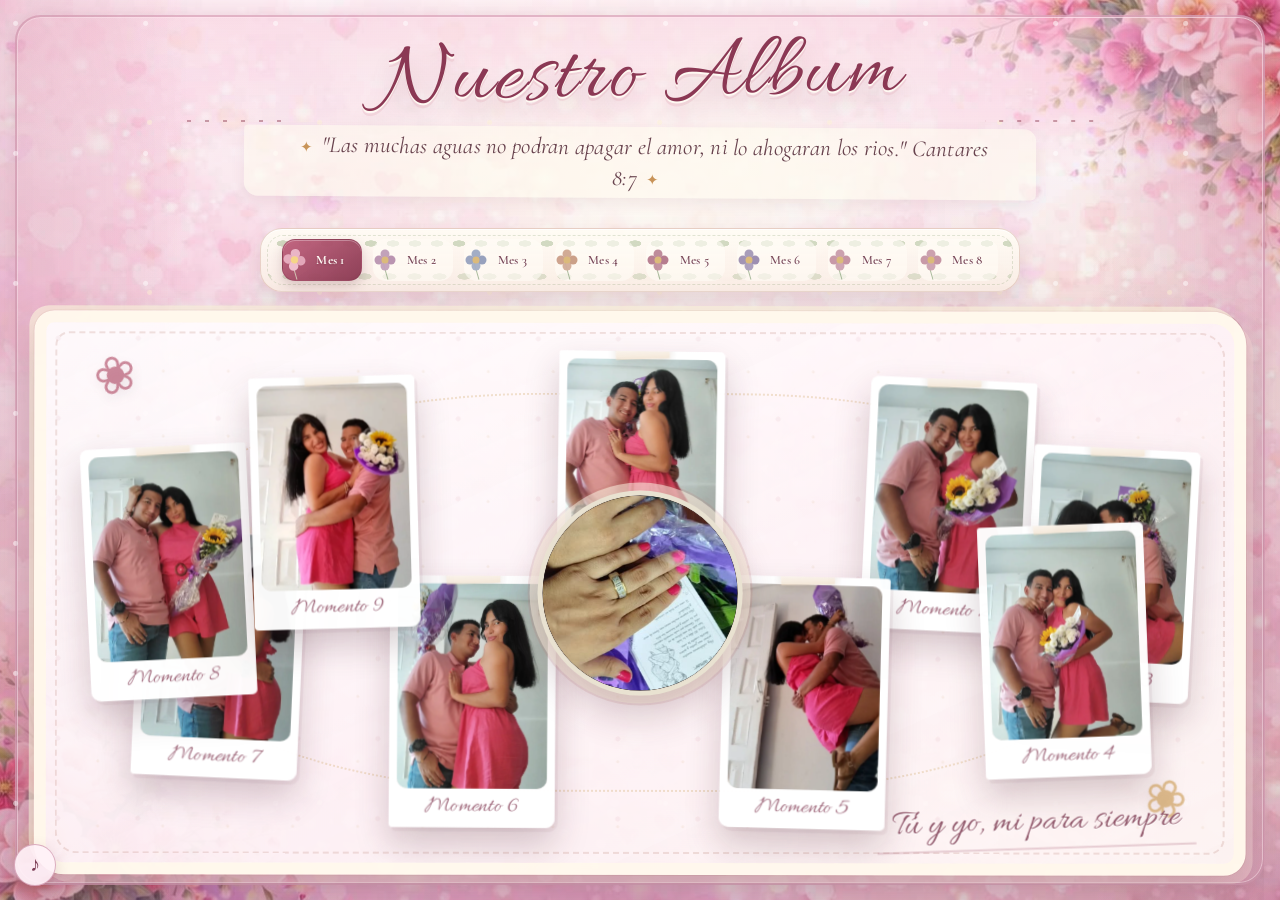
==== commit 9567d2bd: "Coloca el momento 16 al centro del mes 7" ====
--- a/index.html
+++ b/index.html
@@ -3115,7 +3115,7 @@
 
       <div class="month-page" id="month-7" data-month-page="7" aria-hidden="true">
         <section class="album album--month-7" aria-label="Album del anillo de promesa, mes 7" data-album data-source="photos-7.json" data-directory="x-meses/meses-7/">
-          <div class="orbit" data-orbit><button class="ring-center" type="button" data-src="anillo.png" data-kind="image" aria-label="Abrir anillo de promesa"><img src="optimized/anillo.webp" alt="Anillo de promesa" loading="lazy" decoding="async" /></button></div>
+          <div class="orbit" data-orbit><button class="ring-center" type="button" data-src="x-meses/meses-7/WhatsApp Image 2026-09-07 at 9.15.24 PM.jpeg" data-kind="image" aria-label="Abrir momento 16 del mes 7"><img src="optimized/meses-7/WhatsApp Image 2026-09-07 at 9.15.24 PM.webp" alt="Momento 16 del mes 7" loading="lazy" decoding="async" /></button></div>
           <p class="signature">Una promesa para seguir eligiéndonos</p>
         </section>
       </div>
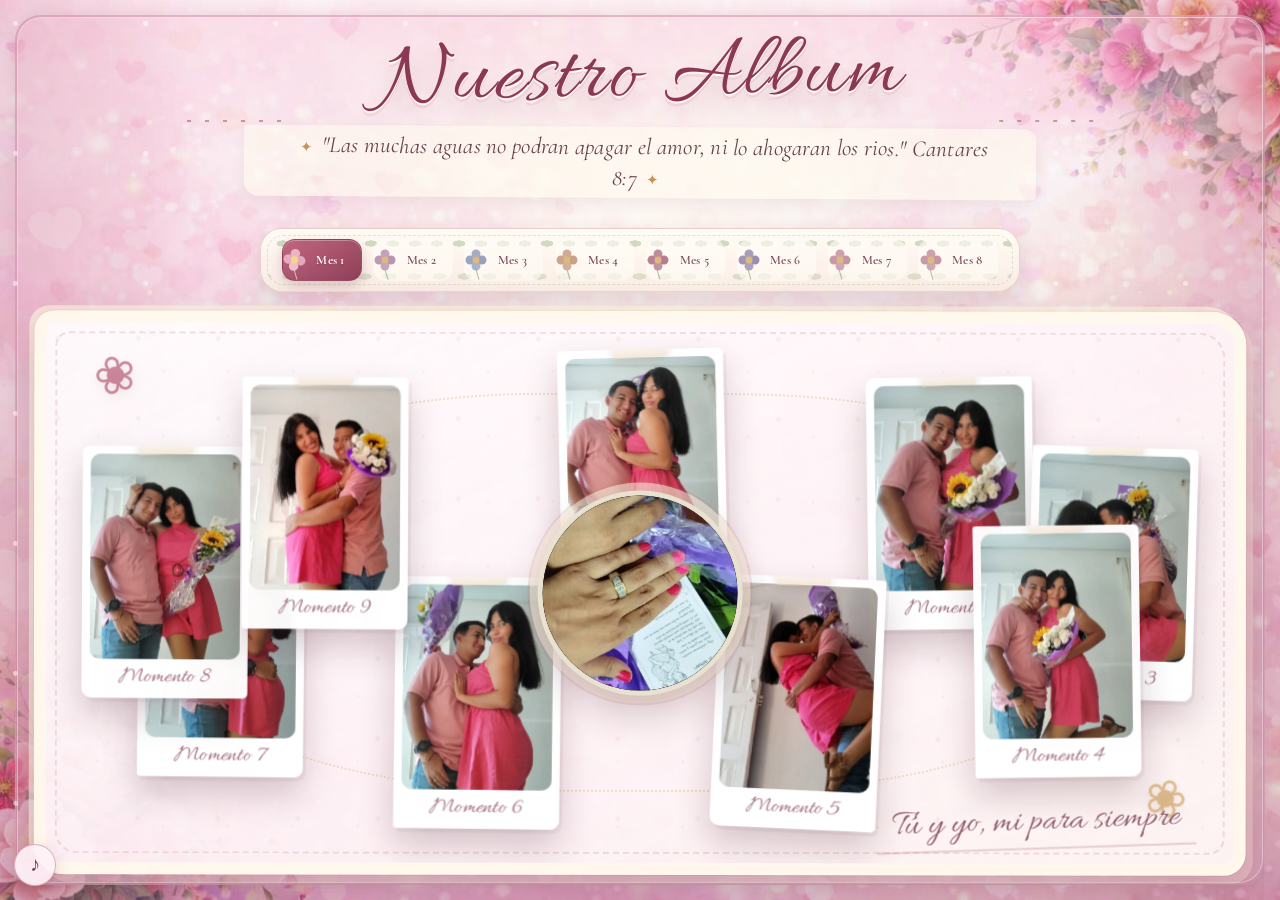
==== commit 6f40706f: "Aplica tema blanco completo al mes 7" ====
--- a/index.html
+++ b/index.html
@@ -3022,6 +3022,131 @@
       }
     }
 
+    /* Tema blanco del séptimo mes: conserva estructura y animaciones. */
+    body.theme-month-7 {
+      --ink: #4f4c49;
+      --ink-soft: #706b67;
+      --accent: #d8d3ce;
+      --accent-soft: #f7f5f2;
+      --gold: #d8d0c5;
+      background-color: #fff;
+      color: #57534f;
+    }
+
+    body.theme-month-7::before {
+      opacity: 0.42;
+      filter: grayscale(1) brightness(1.35);
+    }
+
+    body.theme-month-7::after {
+      background:
+        linear-gradient(90deg, rgba(255,255,255,.3), transparent 14%, transparent 86%, rgba(255,255,255,.3)),
+        linear-gradient(0deg, rgba(255,255,255,.22), transparent 22%);
+      mix-blend-mode: screen;
+    }
+
+    body.theme-month-7 h1,
+    body.theme-month-7 .subtitle,
+    body.theme-month-7 .signature {
+      color: #fff;
+      text-shadow: 0 1px 2px rgba(92,85,79,.72), 0 8px 22px rgba(255,255,255,.9);
+    }
+
+    body.theme-month-7 .subtitle {
+      border-color: rgba(255,255,255,.92);
+      background: rgba(255,255,255,.18);
+    }
+
+    body.theme-month-7 .book-nav {
+      border-color: rgba(255,255,255,.96);
+      background: rgba(255,255,255,.72);
+      box-shadow: 0 12px 30px rgba(108,101,95,.18), inset 0 1px 0 #fff;
+    }
+
+    body.theme-month-7 .book-tab {
+      color: #77716c;
+      border-color: transparent;
+      background: transparent;
+    }
+
+    body.theme-month-7 .book-tab:hover {
+      color: #504c49;
+      background: rgba(255,255,255,.78);
+    }
+
+    body.theme-month-7 .book-tab.active {
+      color: #514d49;
+      border-color: #fff;
+      background: linear-gradient(180deg, #fff, #f0eeeb);
+      box-shadow: 0 5px 16px rgba(93,87,81,.2), inset 0 0 0 1px #fff;
+    }
+
+    body.theme-month-7 .album,
+    body.theme-month-7 .upcoming {
+      border-color: rgba(255,255,255,.96);
+      box-shadow: 0 24px 64px rgba(97,91,85,.18), inset 0 0 0 1px rgba(255,255,255,.95);
+    }
+
+    body.theme-month-7 .photo {
+      border-color: #fff;
+      background: #fff;
+      box-shadow: 0 16px 34px rgba(91,85,80,.17);
+    }
+
+    body.theme-month-7 .caption {
+      color: #69645f;
+    }
+
+    body.theme-month-7 .border-romance,
+    body.theme-month-7 .border-garden,
+    body.theme-month-7 .single-flower,
+    body.theme-month-7 .edge-flower {
+      filter: grayscale(1) brightness(1.75) drop-shadow(0 8px 18px rgba(118,111,105,.16));
+    }
+
+    body.theme-month-7 .border-romance::before,
+    body.theme-month-7 .border-romance::after {
+      border-color: rgba(255,255,255,.94);
+      background: linear-gradient(to bottom, rgba(255,255,255,.72), transparent 18%, transparent 82%, rgba(255,255,255,.72));
+      box-shadow: inset 0 0 0 1px #fff, 0 0 22px rgba(255,255,255,.88);
+    }
+
+    body.theme-month-7 .bubble {
+      animation-name: love-burst-white;
+    }
+
+    body.theme-month-7 .bubble .heart {
+      animation-name: love-white;
+    }
+
+    body.theme-month-7 .beat-heart {
+      background: #fff;
+      box-shadow: inset 0 0 0 1px rgba(190,184,178,.42), 0 8px 18px rgba(255,255,255,.72);
+      filter: drop-shadow(0 8px 14px rgba(106,100,94,.2));
+    }
+
+    body.theme-month-7 .music-toggle,
+    body.theme-month-7 .motion-toggle {
+      color: #5c5752;
+      border-color: #fff;
+      background: rgba(255,255,255,.9);
+      box-shadow: 0 8px 22px rgba(99,93,87,.18);
+    }
+
+    @keyframes love-burst-white {
+      50%, 100% {
+        box-shadow: inset 0 0 0 0 rgba(255,255,255,.96);
+        transform: translate(0, 0) scale(1);
+      }
+    }
+
+    @keyframes love-white {
+      50% {
+        fill: #fff;
+        opacity: 1;
+      }
+    }
+
   </style>
 </head>
 <body>
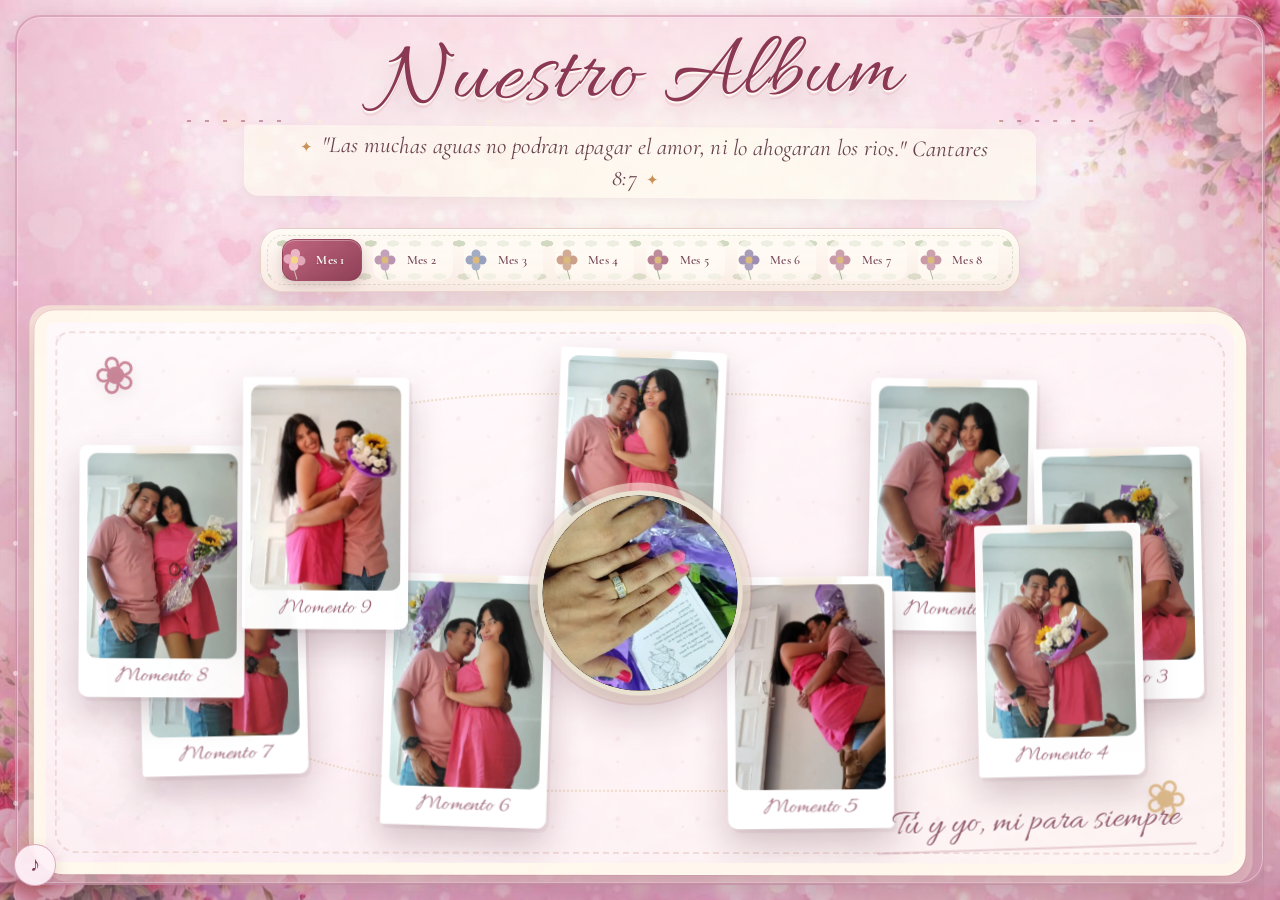
==== commit d2d55799: "Mejora el contraste de textos del mes 7" ====
--- a/index.html
+++ b/index.html
@@ -3048,8 +3048,23 @@
     body.theme-month-7 h1,
     body.theme-month-7 .subtitle,
     body.theme-month-7 .signature {
-      color: #fff;
-      text-shadow: 0 1px 2px rgba(92,85,79,.72), 0 8px 22px rgba(255,255,255,.9);
+      color: #5a504a;
+      text-shadow: 0 1px 0 rgba(255,255,255,.98), 0 3px 10px rgba(91,81,74,.24);
+    }
+
+    body.theme-month-7 h1 {
+      color: #62564f;
+      text-shadow: 0 2px 0 #fff, 0 7px 18px rgba(89,78,71,.26);
+    }
+
+    body.theme-month-7 .subtitle {
+      color: #665b54;
+      font-weight: 600;
+    }
+
+    body.theme-month-7 .signature {
+      color: #665950;
+      text-shadow: 0 1px 0 #fff, 0 2px 7px rgba(74,64,58,.32);
     }
 
     body.theme-month-7 .subtitle {
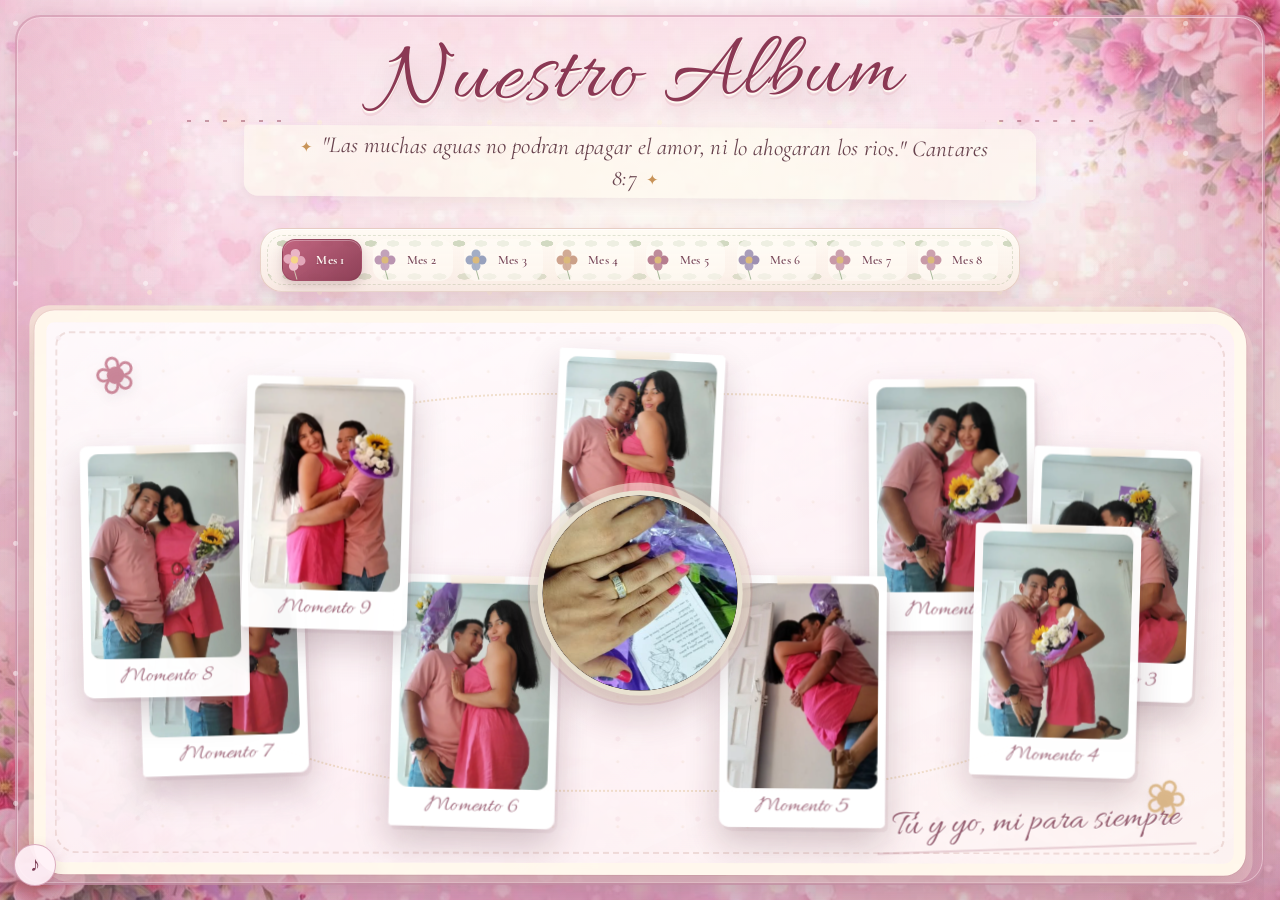
==== commit 46937601: "Mejora el espacio del álbum en celular" ====
--- a/index.html
+++ b/index.html
@@ -3162,6 +3162,99 @@
       }
     }
 
+    /* Móvil: la navegación ocupa una sola fila desplazable para liberar altura al álbum. */
+    @media (max-width: 640px) {
+      html,
+      body {
+        height: 100dvh;
+        min-height: 100dvh;
+      }
+
+      main {
+        height: 100dvh;
+        padding: 0.55rem 0.5rem max(0.65rem, env(safe-area-inset-bottom));
+        gap: 0.35rem;
+      }
+
+      header {
+        margin-bottom: 0.2rem;
+      }
+
+      h1 {
+        font-size: clamp(2.2rem, 10.5vw, 2.7rem);
+        line-height: 0.92;
+      }
+
+      .subtitle {
+        margin-top: 0.2rem;
+        padding: 0.22rem 0.5rem;
+        font-size: clamp(0.76rem, 3.35vw, 0.9rem);
+        line-height: 1.2;
+      }
+
+      .book {
+        min-height: 0;
+        gap: 0.38rem;
+      }
+
+      .book-nav {
+        display: flex;
+        width: 100%;
+        max-width: 100%;
+        min-height: 0;
+        padding: 0.35rem;
+        gap: 0.35rem;
+        justify-content: flex-start;
+        flex-wrap: nowrap;
+        overflow-x: auto;
+        overflow-y: hidden;
+        overscroll-behavior-x: contain;
+        scroll-snap-type: x proximity;
+        -webkit-overflow-scrolling: touch;
+        scrollbar-width: none;
+      }
+
+      .book-nav::-webkit-scrollbar {
+        display: none;
+      }
+
+      .book-tab,
+      .book-tab:nth-child(even) {
+        flex: 0 0 auto;
+        width: auto;
+        min-width: 5.15rem;
+        min-height: 2.55rem;
+        padding: 0.42rem 0.82rem 0.42rem 1.5rem;
+        font-size: 0.88rem;
+        scroll-snap-align: start;
+      }
+
+      .month-page,
+      .album,
+      .upcoming,
+      .orbit {
+        min-height: 0;
+      }
+
+      .album,
+      .upcoming {
+        height: 100%;
+      }
+
+      .album {
+        --photo-w: clamp(92px, 26vw, 118px);
+        --photo-h: clamp(114px, 32vw, 146px);
+        --ring-w: clamp(128px, 37vw, 168px);
+        --ring-h: clamp(128px, 37vw, 168px);
+      }
+
+      .signature {
+        right: 0.65rem;
+        bottom: 0.42rem;
+        font-size: clamp(1.15rem, 5.4vw, 1.5rem);
+      }
+    }
+
   </style>
 </head>
 <body>
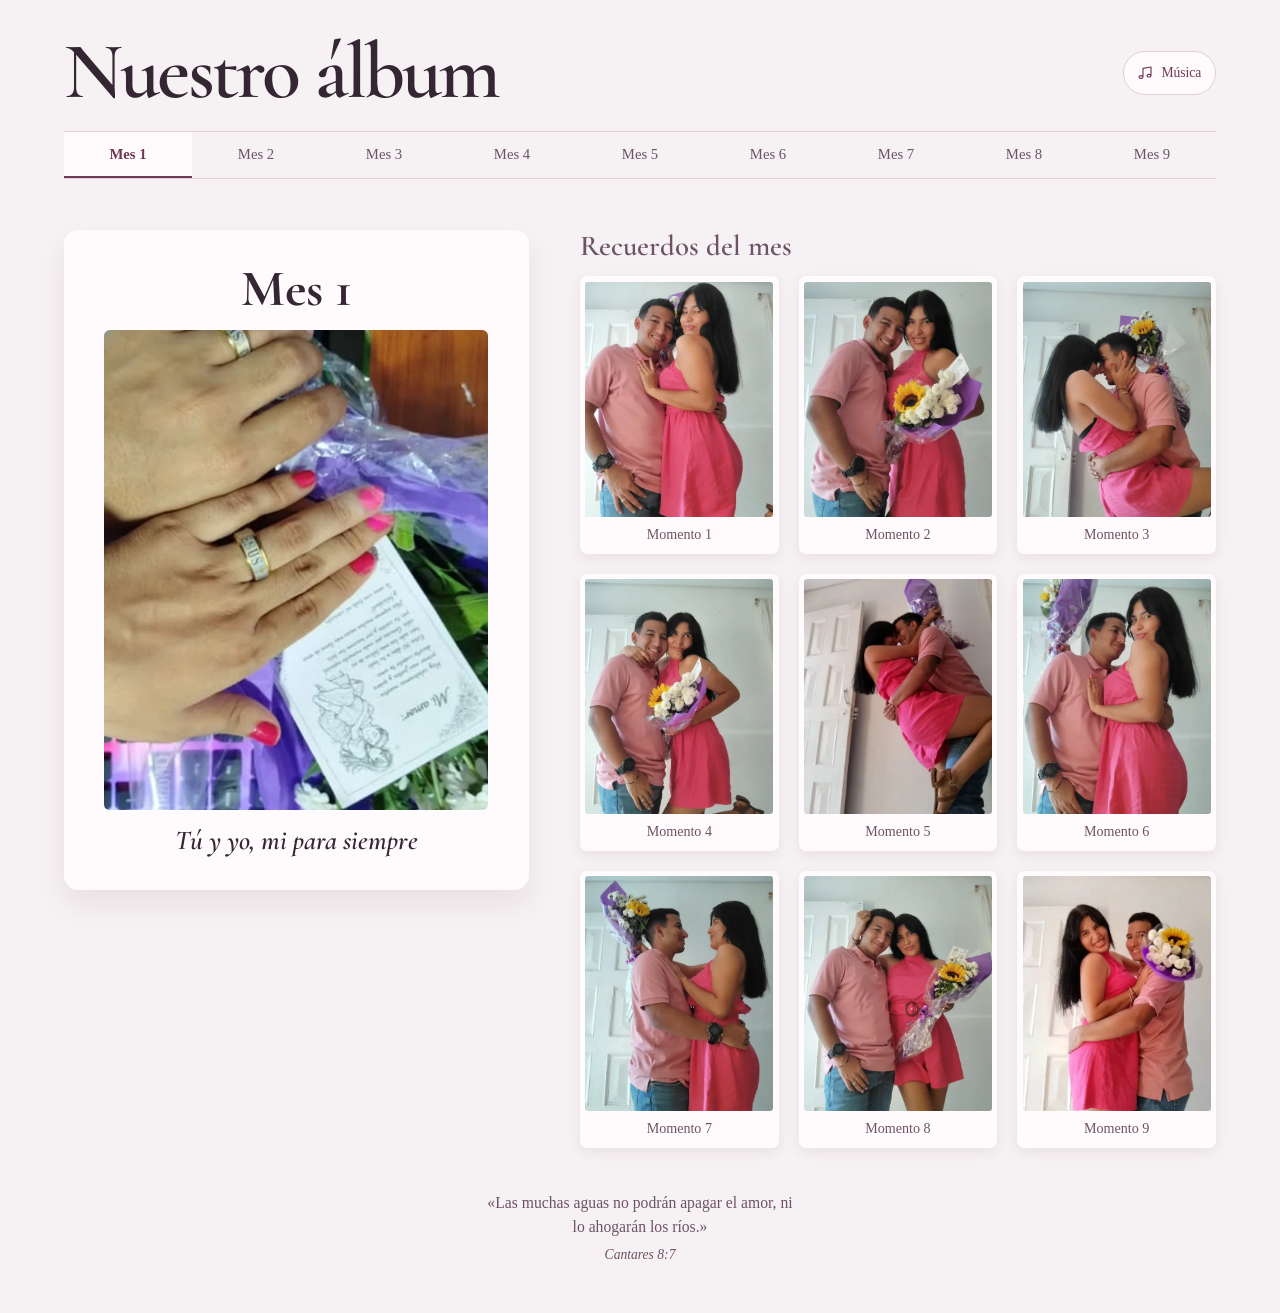
==== commit 88308b89: "Renueva el álbum y agrega los meses 8 y 9" ====
--- a/index.html
+++ b/index.html
@@ -1,3406 +1,224 @@
-﻿<!doctype html>
+<!doctype html>
 <html lang="es">
 <head>
   <meta charset="UTF-8" />
   <meta name="viewport" content="width=device-width, initial-scale=1, viewport-fit=cover" />
-  <title>Nuestro Album</title>
-  <link rel="icon" type="image/png" href="anillo.png" />
-  <link rel="apple-touch-icon" href="anillo.png" />
+  <title>Nuestro álbum</title>
+  <link rel="icon" type="image/webp" href="optimized/anillo.webp" />
   <link rel="preconnect" href="https://fonts.googleapis.com" />
   <link rel="preconnect" href="https://fonts.gstatic.com" crossorigin />
-  <link rel="stylesheet" href="https://fonts.googleapis.com/css2?family=Allura&family=Cormorant+Garamond:wght@400;500;600;700&display=swap" />
-  <link rel="preload" href="fondo/Copilot_20260310_012828.png" as="image" fetchpriority="high" />
-  <style>
-    :root {
-      --bg-rose: #f7e5ea;
-      --bg-peach: #f8efe9;
-      --bg-cream: #fffaf3;
-      --ink: #5a3441;
-      --ink-soft: #7c5260;
-      --accent: #c9859d;
-      --accent-soft: #f0cfd9;
-      --gold: #d6b17a;
-      --panel: rgba(255, 247, 251, 0.82);
-      --panel-border: rgba(255, 236, 244, 0.95);
-      --photo-w: clamp(142px, 13vw, 194px);
-      --photo-h: clamp(176px, 16vw, 242px);
-      --ring-w: clamp(170px, 16vw, 230px);
-      --ring-h: clamp(226px, 20vw, 305px);
-      --shadow-soft: 0 18px 45px rgba(92, 52, 65, 0.15);
-      --shadow-card: 0 16px 34px rgba(76, 42, 52, 0.18);
-      --music-level: 0;
-      --music-bass: 0;
-    }
-
-    * {
-      box-sizing: border-box;
-    }
-
-    html,
-    body {
-      margin: 0;
-      width: 100%;
-      height: 100dvh;
-      min-height: 100dvh;
-      overflow: hidden;
-    }
-
-    body {
-      font-family: "Cormorant Garamond", Georgia, serif;
-      color: var(--ink);
-      background-image:
-        linear-gradient(rgba(255, 255, 255, 0.28), rgba(255, 255, 255, 0.28)),
-        url("fondo/Copilot_20260310_012828.png");
-      background-position: center;
-      background-size: cover;
-      background-repeat: no-repeat;
-      background-attachment: fixed;
-      overflow: hidden;
-      position: relative;
-    }
-
-    body::before {
-      content: "";
-      position: fixed;
-      inset: 0;
-      pointer-events: none;
-      z-index: 0;
-      opacity: 0.22;
-      background-image:
-        radial-gradient(circle at 18% 28%, rgba(255, 255, 255, 0.65) 0 1px, transparent 2px),
-        radial-gradient(circle at 66% 36%, rgba(255, 255, 255, 0.45) 0 1px, transparent 2px),
-        radial-gradient(circle at 38% 76%, rgba(255, 255, 255, 0.55) 0 1px, transparent 2px),
-        radial-gradient(circle at 84% 84%, rgba(255, 255, 255, 0.5) 0 1px, transparent 2px);
-      background-size: 180px 180px, 160px 160px, 200px 200px, 220px 220px;
-    }
-
-    .border-romance {
-      position: fixed;
-      inset: 0;
-      pointer-events: none;
-      z-index: 0;
-      overflow: hidden;
-      perspective: 1000px;
-    }
-
-    .border-romance::after {
-      content: "";
-      position: absolute;
-      inset: clamp(8px, 1.2vw, 16px);
-      border-radius: 26px;
-      border: 2px solid rgba(214, 160, 181, 0.68);
-      box-shadow:
-        inset 0 0 0 1px rgba(255, 226, 236, 0.75),
-        0 0 18px rgba(196, 132, 156, 0.3);
-    }
-
-    .border-romance::before {
-      content: "";
-      position: absolute;
-      inset: clamp(8px, 1.2vw, 16px);
-      border-radius: 26px;
-      background:
-        linear-gradient(to bottom, rgba(245, 191, 210, 0.34), transparent 16%, transparent 84%, rgba(228, 171, 193, 0.4)),
-        linear-gradient(to right, rgba(241, 186, 208, 0.34), transparent 14%, transparent 86%, rgba(227, 170, 192, 0.34));
-      pointer-events: none;
-    }
-
-    .beat-hearts {
-      position: fixed;
-      inset: 0;
-      z-index: 2;
-      pointer-events: none;
-      overflow: hidden;
-    }
-
-    .beat-heart {
-      position: absolute;
-      left: var(--x);
-      bottom: -9vmin;
-      width: var(--size);
-      height: var(--size);
-      pointer-events: none;
-      opacity: 0;
-      border-radius: 18% 18% 4% 18%;
-      background: hsl(var(--heart-hue), 74%, var(--heart-light));
-      box-shadow: inset 0 0 0 1px rgba(255, 255, 255, 0.32);
-      transform: translate(-50%, 0) rotate(calc(var(--rot) + 45deg)) scale(0.2);
-      animation: beatHeartFloat var(--dur) cubic-bezier(.18,.72,.2,1) forwards;
-      filter: drop-shadow(0 8px 14px rgba(126, 57, 82, 0.22));
-    }
-
-    .beat-heart::before,
-    .beat-heart::after {
-      content: "";
-      position: absolute;
-      width: 100%;
-      height: 100%;
-      border-radius: 50%;
-      background: inherit;
-    }
-
-    .beat-heart::before {
-      left: -50%;
-      top: 0;
-    }
-
-    .beat-heart::after {
-      left: 0;
-      top: -50%;
-    }
-
-    body.music-reactive .bubbles {
-      opacity: calc(0.88 + (var(--music-level) * 0.12));
-    }
-
-    .night {
-      display: none;
-    }
-
-    .border-garden {
-      display: none;
-    }
-
-    .single-flower {
-      position: absolute;
-      left: 50%;
-      bottom: 2%;
-      transform: translateX(-50%) scale(0.62);
-      transform-origin: bottom center;
-      z-index: 4;
-      filter: drop-shadow(0 16px 22px rgba(5, 39, 19, 0.45));
-    }
-
-    .single-flower .flowers {
-      transform: none;
-    }
-
-    .single-flower::before {
-      content: "";
-      position: absolute;
-      left: 50%;
-      bottom: -10vmin;
-      width: 90vmin;
-      height: 44vmin;
-      transform: translateX(-50%);
-      background:
-        radial-gradient(34% 70% at 18% 100%, rgba(97, 150, 113, 0.88), transparent 72%),
-        radial-gradient(34% 70% at 33% 100%, rgba(113, 168, 127, 0.84), transparent 72%),
-        radial-gradient(34% 70% at 50% 100%, rgba(124, 176, 136, 0.8), transparent 72%),
-        radial-gradient(34% 70% at 67% 100%, rgba(111, 165, 125, 0.84), transparent 72%),
-        radial-gradient(34% 70% at 82% 100%, rgba(95, 146, 110, 0.88), transparent 72%);
-      z-index: -1;
-      opacity: 0.95;
-    }
-
-    .edge-flower {
-      position: absolute;
-      --s: 0.14;
-      --rot: 0deg;
-      left: 50%;
-      top: 50%;
-      transform: translate(-50%, -50%) rotate(var(--rot)) scale(var(--s));
-      transform-origin: center center;
-      overflow: visible;
-    }
-
-    .edge-flower::before,
-    .edge-flower::after {
-      content: "";
-      position: absolute;
-      left: 50%;
-      bottom: -10vmin;
-      transform: translateX(-50%);
-      pointer-events: none;
-      z-index: 1;
-      animation: vegetationSway 3.8s ease-in-out infinite;
-    }
-
-    .edge-flower::before {
-      width: 36vmin;
-      height: 24vmin;
-      background:
-        radial-gradient(44% 52% at 18% 86%, rgba(10, 120, 52, 0.9), transparent 72%),
-        radial-gradient(42% 55% at 35% 90%, rgba(8, 136, 58, 0.85), transparent 72%),
-        radial-gradient(40% 56% at 54% 92%, rgba(12, 146, 62, 0.82), transparent 72%),
-        radial-gradient(42% 52% at 72% 89%, rgba(8, 122, 54, 0.84), transparent 72%),
-        radial-gradient(44% 50% at 86% 84%, rgba(6, 108, 49, 0.8), transparent 72%);
-      filter: blur(0.08vmin);
-      opacity: 0.92;
-    }
-
-    .edge-flower::after {
-      width: 30vmin;
-      height: 30vmin;
-      background:
-        linear-gradient(70deg, transparent 48%, rgba(8, 142, 59, 0.7) 50%, transparent 52%),
-        linear-gradient(100deg, transparent 48%, rgba(6, 130, 54, 0.7) 50%, transparent 52%),
-        linear-gradient(125deg, transparent 49%, rgba(12, 155, 67, 0.72) 50%, transparent 51%),
-        linear-gradient(55deg, transparent 49%, rgba(9, 122, 51, 0.68) 50%, transparent 51%);
-      opacity: 0.8;
-    }
-
-    .edge-flower--01 { left: 7%; top: 9%; --s: 0.15; --rot: 144deg; }
-    .edge-flower--02 { left: 26%; top: 6%; --s: 0.12; --rot: 168deg; }
-    .edge-flower--03 { left: 50%; top: 5%; --s: 0.12; --rot: 180deg; }
-    .edge-flower--04 { left: 74%; top: 6%; --s: 0.12; --rot: 194deg; }
-    .edge-flower--05 { left: 93%; top: 9%; --s: 0.15; --rot: 214deg; }
-    .edge-flower--06 { left: 96%; top: 32%; --s: 0.12; --rot: 250deg; }
-    .edge-flower--07 { left: 96%; top: 68%; --s: 0.12; --rot: 286deg; }
-    .edge-flower--08 { left: 93%; top: 91%; --s: 0.15; --rot: 328deg; }
-    .edge-flower--09 { left: 74%; top: 94%; --s: 0.12; --rot: 352deg; }
-    .edge-flower--10 { left: 50%; top: 95%; --s: 0.12; --rot: 0deg; }
-    .edge-flower--11 { left: 26%; top: 94%; --s: 0.12; --rot: 12deg; }
-    .edge-flower--12 { left: 7%; top: 91%; --s: 0.15; --rot: 34deg; }
-    .edge-flower--13 { left: 4%; top: 68%; --s: 0.12; --rot: 72deg; }
-    .edge-flower--14 { left: 4%; top: 32%; --s: 0.12; --rot: 106deg; }
-
-    .flowers {
-      position: relative;
-      transform: scale(0.9);
-      overflow: visible;
-    }
-
-    .edge-flower .flowers::before,
-    .edge-flower .flowers::after {
-      content: "";
-      position: absolute;
-      bottom: -6vmin;
-      left: 50%;
-      transform-origin: bottom center;
-      pointer-events: none;
-      z-index: 2;
-    }
-
-    .edge-flower .flowers::before {
-      width: 30vmin;
-      height: 22vmin;
-      transform: translateX(-50%) rotate(-8deg);
-      background:
-        radial-gradient(70% 66% at 8% 88%, rgba(4, 110, 46, 0.94), transparent 74%),
-        radial-gradient(66% 64% at 24% 92%, rgba(7, 129, 53, 0.9), transparent 74%),
-        radial-gradient(62% 62% at 42% 94%, rgba(8, 142, 58, 0.88), transparent 74%),
-        radial-gradient(64% 62% at 61% 94%, rgba(7, 133, 54, 0.9), transparent 74%),
-        radial-gradient(70% 64% at 82% 90%, rgba(4, 112, 46, 0.9), transparent 74%),
-        radial-gradient(68% 60% at 96% 86%, rgba(3, 98, 42, 0.86), transparent 74%);
-      filter: blur(0.1vmin);
-      opacity: 0.95;
-    }
-
-    .edge-flower .flowers::after {
-      width: 26vmin;
-      height: 30vmin;
-      transform: translateX(-50%) rotate(10deg);
-      background:
-        linear-gradient(to top, rgba(5, 109, 36, 0.92), rgba(2, 129, 55, 0.18) 76%, transparent),
-        linear-gradient(78deg, transparent 47%, rgba(11, 151, 63, 0.7) 50%, transparent 53%),
-        linear-gradient(98deg, transparent 47%, rgba(7, 132, 54, 0.7) 50%, transparent 53%),
-        linear-gradient(118deg, transparent 48%, rgba(8, 141, 57, 0.66) 50%, transparent 52%);
-      clip-path: polygon(45% 0, 55% 0, 100% 100%, 0 100%);
-      opacity: 0.92;
-    }
-
-    .flower {
-      position: absolute;
-      bottom: 10vmin;
-      transform-origin: bottom center;
-      z-index: 10;
-      --fl-speed: 0.8s;
-    }
-
-    .edge-flower .flower::before,
-    .edge-flower .flower::after {
-      content: "";
-      position: absolute;
-      left: 50%;
-      bottom: -6vmin;
-      transform: translateX(-50%);
-      pointer-events: none;
-      z-index: -1;
-    }
-
-    .edge-flower .flower::before {
-      width: 22vmin;
-      height: 14vmin;
-      background:
-        radial-gradient(45% 70% at 10% 96%, rgba(3, 98, 42, 0.92), transparent 74%),
-        radial-gradient(45% 72% at 32% 98%, rgba(5, 120, 49, 0.9), transparent 74%),
-        radial-gradient(45% 72% at 54% 100%, rgba(7, 135, 55, 0.88), transparent 74%),
-        radial-gradient(45% 72% at 76% 98%, rgba(5, 118, 48, 0.9), transparent 74%),
-        radial-gradient(45% 70% at 94% 96%, rgba(3, 98, 42, 0.9), transparent 74%);
-      opacity: 0.95;
-    }
-
-    .edge-flower .flower::after {
-      width: 20vmin;
-      height: 18vmin;
-      background:
-        linear-gradient(72deg, transparent 48%, rgba(7, 136, 56, 0.74) 50%, transparent 52%),
-        linear-gradient(94deg, transparent 48%, rgba(6, 128, 53, 0.72) 50%, transparent 52%),
-        linear-gradient(112deg, transparent 48%, rgba(8, 146, 60, 0.72) 50%, transparent 52%);
-      opacity: 0.8;
-    }
-
-    .flower--1 {
-      animation: moving-flower-1 4s linear infinite;
-    }
-
-    .flower--1 .flower__line {
-      height: 70vmin;
-      animation-delay: 0.3s;
-    }
-
-    .flower--1 .flower__line__leaf--1 {
-      animation: blooming-leaf-right var(--fl-speed) 1.6s backwards;
-    }
-
-    .flower--1 .flower__line__leaf--2 {
-      animation: blooming-leaf-right var(--fl-speed) 1.4s backwards;
-    }
-
-    .flower--1 .flower__line__leaf--3 {
-      animation: blooming-leaf-left var(--fl-speed) 1.2s backwards;
-    }
-
-    .flower--1 .flower__line__leaf--4 {
-      animation: blooming-leaf-left var(--fl-speed) 1s backwards;
-    }
-
-    .flower--1 .flower__line__leaf--5 {
-      animation: blooming-leaf-right var(--fl-speed) 1.8s backwards;
-    }
-
-    .flower--1 .flower__line__leaf--6 {
-      animation: blooming-leaf-left var(--fl-speed) 2s backwards;
-    }
-
-    .flower--2 {
-      left: 50%;
-      transform: rotate(20deg);
-      animation: moving-flower-2 4s linear infinite;
-    }
-
-    .flower--2 .flower__line {
-      height: 60vmin;
-      animation-delay: 0.6s;
-    }
-
-    .flower--2 .flower__line__leaf--1 {
-      animation: blooming-leaf-right var(--fl-speed) 1.9s backwards;
-    }
-
-    .flower--2 .flower__line__leaf--2 {
-      animation: blooming-leaf-right var(--fl-speed) 1.7s backwards;
-    }
-
-    .flower--2 .flower__line__leaf--3 {
-      animation: blooming-leaf-left var(--fl-speed) 1.5s backwards;
-    }
-
-    .flower--2 .flower__line__leaf--4 {
-      animation: blooming-leaf-left var(--fl-speed) 1.3s backwards;
-    }
-
-    .flower--3 {
-      left: 50%;
-      transform: rotate(-15deg);
-      animation: moving-flower-3 4s linear infinite;
-    }
-
-    .flower--3 .flower__line {
-      animation-delay: 0.9s;
-    }
-
-    .flower--3 .flower__line__leaf--1 {
-      animation: blooming-leaf-right var(--fl-speed) 2.5s backwards;
-    }
-
-    .flower--3 .flower__line__leaf--2 {
-      animation: blooming-leaf-right var(--fl-speed) 2.3s backwards;
-    }
-
-    .flower--3 .flower__line__leaf--3 {
-      animation: blooming-leaf-left var(--fl-speed) 2.1s backwards;
-    }
-
-    .flower--3 .flower__line__leaf--4 {
-      animation: blooming-leaf-left var(--fl-speed) 1.9s backwards;
-    }
-
-    .flower__leafs {
-      position: relative;
-      animation: blooming-flower 2s backwards;
-    }
-
-    .flower__leafs--1 {
-      animation-delay: 1.1s;
-    }
-
-    .flower__leafs--2 {
-      animation-delay: 1.4s;
-    }
-
-    .flower__leafs--3 {
-      animation-delay: 1.7s;
-    }
-
-    .flower__leafs::after {
-      content: "";
-      position: absolute;
-      left: 0;
-      top: 0;
-      transform: translate(-50%, -100%);
-      width: 8vmin;
-      height: 8vmin;
-      background-color: #e7b201;
-      filter: blur(10vmin);
-    }
-
-    .flower__leaf {
-      position: absolute;
-      bottom: 0;
-      left: 50%;
-      width: 8vmin;
-      height: 11vmin;
-      border-radius: 51% 49% 47% 53% / 44% 45% 55% 69%;
-      background-color: #e6f331;
-      background-image: linear-gradient(to top, #e6f331, #e6f331);
-      transform-origin: bottom center;
-      opacity: 0.9;
-      box-shadow: inset 0 0 2vmin rgba(255, 255, 255, 0.5);
-    }
-
-    .flower__leaf--1 {
-      transform: translate(-10%, 1%) rotateY(40deg) rotateX(-50deg);
-    }
-
-    .flower__leaf--2 {
-      transform: translate(-50%, -4%) rotateX(40deg);
-    }
-
-    .flower__leaf--3 {
-      transform: translate(-90%, 0%) rotateY(45deg) rotateX(50deg);
-    }
-
-    .flower__leaf--4 {
-      width: 8vmin;
-      height: 8vmin;
-      transform-origin: bottom left;
-      border-radius: 4vmin 10vmin 4vmin 4vmin;
-      transform: translate(0%, 18%) rotateX(70deg) rotate(-43deg);
-      background-image: linear-gradient(to top, #e6f331, #e6f331);
-      z-index: 1;
-      opacity: 0.8;
-    }
-
-    .flower__white-circle {
-      position: absolute;
-      left: -3.5vmin;
-      top: -3vmin;
-      width: 9vmin;
-      height: 4vmin;
-      border-radius: 50%;
-      background-color: #fff;
-    }
-
-    .flower__white-circle::after {
-      content: "";
-      position: absolute;
-      left: 50%;
-      top: 45%;
-      transform: translate(-50%, -50%);
-      width: 60%;
-      height: 60%;
-      border-radius: inherit;
-      background-image: linear-gradient(90deg, rgb(255, 235, 18), rgb(255, 206, 0));
-    }
-
-    .flower__line {
-      height: 55vmin;
-      width: 1.5vmin;
-      background-image: linear-gradient(
-          to left,
-          rgba(0, 0, 0, 0.2),
-          transparent,
-          rgba(255, 255, 255, 0.2)
-        ),
-        linear-gradient(to top, transparent 10%, #6ea783, #87bc98);
-      box-shadow: inset 0 0 2px rgba(0, 0, 0, 0.5);
-      animation: grow-flower-tree 4s backwards;
-    }
-
-    .flower__line__leaf {
-      --w: 7vmin;
-      --h: calc(var(--w) + 2vmin);
-      position: absolute;
-      top: 20%;
-      left: 90%;
-      width: var(--w);
-      height: var(--h);
-      border-top-right-radius: var(--h);
-      border-bottom-left-radius: var(--h);
-      background-image: linear-gradient(to top, rgba(84, 133, 99, 0.4), #87bc98);
-    }
-
-    .flower__line__leaf--1 {
-      transform: rotate(70deg) rotateY(30deg);
-    }
-
-    .flower__line__leaf--2 {
-      top: 45%;
-      transform: rotate(70deg) rotateY(30deg);
-    }
-
-    .flower__line__leaf--3,
-    .flower__line__leaf--4,
-    .flower__line__leaf--6 {
-      border-top-right-radius: 0;
-      border-bottom-left-radius: 0;
-      border-top-left-radius: var(--h);
-      border-bottom-right-radius: var(--h);
-      left: -460%;
-      top: 12%;
-      transform: rotate(-70deg) rotateY(30deg);
-    }
-
-    .flower__line__leaf--4 {
-      top: 40%;
-    }
-
-    .flower__line__leaf--5 {
-      top: 0;
-      transform-origin: left;
-      transform: rotate(70deg) rotateY(30deg) scale(0.6);
-    }
-
-    .flower__line__leaf--6 {
-      top: -2%;
-      left: -450%;
-      transform-origin: right;
-      transform: rotate(-70deg) rotateY(30deg) scale(0.6);
-    }
-
-    .flower__light {
-      position: absolute;
-      bottom: 0vmin;
-      width: 1vmin;
-      height: 1vmin;
-      background-color: rgb(255, 251, 0);
-      border-radius: 50%;
-      filter: blur(0.2vmin);
-      animation: light-ans 4s linear infinite backwards;
-    }
-
-    .flower__light:nth-child(odd) {
-      background-color: #8fbe9f;
-    }
-
-    .flower__light--1 {
-      left: -2vmin;
-      animation-delay: 1s;
-    }
-
-    .flower__light--2 {
-      left: 3vmin;
-      animation-delay: 0.5s;
-    }
-
-    .flower__light--3 {
-      left: -6vmin;
-      animation-delay: 0.3s;
-    }
-
-    .flower__light--4 {
-      left: 6vmin;
-      animation-delay: 0.9s;
-    }
-
-    .flower__light--5 {
-      left: -1vmin;
-      animation-delay: 1.5s;
-    }
-
-    .flower__light--6 {
-      left: -4vmin;
-      animation-delay: 3s;
-    }
-
-    .flower__light--7 {
-      left: 3vmin;
-      animation-delay: 2s;
-    }
-
-    .flower__light--8 {
-      left: -6vmin;
-      animation-delay: 3.5s;
-    }
-
-    .bubbles {
-      position: absolute;
-      top: 0;
-      left: 0;
-      height: 100%;
-      width: 100%;
-      pointer-events: none;
-      z-index: 2;
-    }
-
-    .bubble {
-      position: absolute;
-      z-index: 200;
-      border-radius: 50%;
-    }
-
-    .bubble:nth-child(1) { top: 8%; left: 60%; height: 11vmin; width: 11vmin; animation: love-burst 3s infinite 0s; box-shadow: inset 0 0 0 5.5vmin transparent; transform: translate(0, 0.05em) scale(0); transform-origin: center bottom; }
-    .bubble:nth-child(2) { top: 83%; left: 14%; height: 20vmin; width: 20vmin; animation: love-burst 3s infinite 0.15s; box-shadow: inset 0 0 0 10vmin transparent; transform: translate(0, 0.75em) scale(0); transform-origin: center bottom; }
-    .bubble:nth-child(3) { top: 25%; left: 49%; height: 4vmin; width: 4vmin; animation: love-burst 3s infinite 0.3s; box-shadow: inset 0 0 0 2vmin transparent; transform: translate(0, 0.5em) scale(0); transform-origin: center bottom; }
-    .bubble:nth-child(4) { top: 63%; left: 93%; height: 3vmin; width: 3vmin; animation: love-burst 3s infinite 0.45s; box-shadow: inset 0 0 0 1.5vmin transparent; transform: translate(0, 0.35em) scale(0); transform-origin: center bottom; }
-    .bubble:nth-child(5) { top: 7%; left: 56%; height: 18vmin; width: 18vmin; animation: love-burst 3s infinite 0.6s; box-shadow: inset 0 0 0 9vmin transparent; transform: translate(0, 0.3em) scale(0); transform-origin: center bottom; }
-    .bubble:nth-child(6) { top: 10%; left: 68%; height: 5vmin; width: 5vmin; animation: love-burst 3s infinite 0.75s; box-shadow: inset 0 0 0 2.5vmin transparent; transform: translate(0, 1.1em) scale(0); transform-origin: center bottom; }
-    .bubble:nth-child(7) { top: 68%; left: 1%; height: 5vmin; width: 5vmin; animation: love-burst 3s infinite 0.9s; box-shadow: inset 0 0 0 2.5vmin transparent; transform: translate(0, 0.15em) scale(0); transform-origin: center bottom; }
-    .bubble:nth-child(8) { top: 61%; left: 51%; height: 11vmin; width: 11vmin; animation: love-burst 3s infinite 1.05s; box-shadow: inset 0 0 0 5.5vmin transparent; transform: translate(0, 1.05em) scale(0); transform-origin: center bottom; }
-    .bubble:nth-child(9) { top: 24%; left: 45%; height: 11vmin; width: 11vmin; animation: love-burst 3s infinite 1.2s; box-shadow: inset 0 0 0 5.5vmin transparent; transform: translate(0, 1em) scale(0); transform-origin: center bottom; }
-    .bubble:nth-child(10) { top: 13%; left: 10%; height: 19vmin; width: 19vmin; animation: love-burst 3s infinite 1.35s; box-shadow: inset 0 0 0 9.5vmin transparent; transform: translate(0, 1em) scale(0); transform-origin: center bottom; }
-    .bubble:nth-child(11) { top: 76%; left: 7%; height: 14vmin; width: 14vmin; animation: love-burst 3s infinite 1.5s; box-shadow: inset 0 0 0 7vmin transparent; transform: translate(0, 0.1em) scale(0); transform-origin: center bottom; }
-    .bubble:nth-child(12) { top: 22%; left: 8%; height: 17vmin; width: 17vmin; animation: love-burst 3s infinite 1.65s; box-shadow: inset 0 0 0 8.5vmin transparent; transform: translate(0, 0.2em) scale(0); transform-origin: center bottom; }
-    .bubble:nth-child(13) { top: 23%; left: 81%; height: 16vmin; width: 16vmin; animation: love-burst 3s infinite 1.8s; box-shadow: inset 0 0 0 8vmin transparent; transform: translate(0, 0.1em) scale(0); transform-origin: center bottom; }
-    .bubble:nth-child(14) { top: 77%; left: 88%; height: 3vmin; width: 3vmin; animation: love-burst 3s infinite 1.95s; box-shadow: inset 0 0 0 1.5vmin transparent; transform: translate(0, 0.45em) scale(0); transform-origin: center bottom; }
-    .bubble:nth-child(15) { top: 41%; left: 1%; height: 9vmin; width: 9vmin; animation: love-burst 3s infinite 2.1s; box-shadow: inset 0 0 0 4.5vmin transparent; transform: translate(0, 0.05em) scale(0); transform-origin: center bottom; }
-    .bubble:nth-child(16) { top: 51%; left: 51%; height: 8vmin; width: 8vmin; animation: love-burst 3s infinite 2.25s; box-shadow: inset 0 0 0 4vmin transparent; transform: translate(0, 1.15em) scale(0); transform-origin: center bottom; }
-    .bubble:nth-child(17) { top: 37%; left: 65%; height: 11vmin; width: 11vmin; animation: love-burst 3s infinite 2.4s; box-shadow: inset 0 0 0 5.5vmin transparent; transform: translate(0, 0.2em) scale(0); transform-origin: center bottom; }
-    .bubble:nth-child(18) { top: 11%; left: 83%; height: 18vmin; width: 18vmin; animation: love-burst 3s infinite 2.55s; box-shadow: inset 0 0 0 9vmin transparent; transform: translate(0, 0.9em) scale(0); transform-origin: center bottom; }
-    .bubble:nth-child(19) { top: 64%; left: 86%; height: 12vmin; width: 12vmin; animation: love-burst 3s infinite 2.7s; box-shadow: inset 0 0 0 6vmin transparent; transform: translate(0, 0.65em) scale(0); transform-origin: center bottom; }
-    .bubble:nth-child(20) { top: 39%; left: 24%; height: 19vmin; width: 19vmin; animation: love-burst 3s infinite 2.85s; box-shadow: inset 0 0 0 9.5vmin transparent; transform: translate(0, 0.2em) scale(0); transform-origin: center bottom; }
-
-    .heart {
-      fill: transparent;
-      opacity: 0;
-    }
-
-    .bubble:nth-child(1) .heart { animation: love 3s forwards infinite 0s; transform: scale(0.5) rotate(-4deg); }
-    .bubble:nth-child(2) .heart { animation: love 3s forwards infinite 0.15s; transform: scale(0.5) rotate(22deg); }
-    .bubble:nth-child(3) .heart { animation: love 3s forwards infinite 0.3s; transform: scale(0.5) rotate(-5deg); }
-    .bubble:nth-child(4) .heart { animation: love 3s forwards infinite 0.45s; transform: scale(0.5) rotate(50deg); }
-    .bubble:nth-child(5) .heart { animation: love 3s forwards infinite 0.6s; transform: scale(0.5) rotate(-29deg); }
-    .bubble:nth-child(6) .heart { animation: love 3s forwards infinite 0.75s; transform: scale(0.5) rotate(35deg); }
-    .bubble:nth-child(7) .heart { animation: love 3s forwards infinite 0.9s; transform: scale(0.5) rotate(-5deg); }
-    .bubble:nth-child(8) .heart { animation: love 3s forwards infinite 1.05s; transform: scale(0.5) rotate(40deg); }
-    .bubble:nth-child(9) .heart { animation: love 3s forwards infinite 1.2s; transform: scale(0.5) rotate(-35deg); }
-    .bubble:nth-child(10) .heart { animation: love 3s forwards infinite 1.35s; transform: scale(0.5) rotate(28deg); }
-    .bubble:nth-child(11) .heart { animation: love 3s forwards infinite 1.5s; transform: scale(0.5) rotate(-3deg); }
-    .bubble:nth-child(12) .heart { animation: love 3s forwards infinite 1.65s; transform: scale(0.5) rotate(48deg); }
-    .bubble:nth-child(13) .heart { animation: love 3s forwards infinite 1.8s; transform: scale(0.5) rotate(-33deg); }
-    .bubble:nth-child(14) .heart { animation: love 3s forwards infinite 1.95s; transform: scale(0.5) rotate(40deg); }
-    .bubble:nth-child(15) .heart { animation: love 3s forwards infinite 2.1s; transform: scale(0.5) rotate(-29deg); }
-    .bubble:nth-child(16) .heart { animation: love 3s forwards infinite 2.25s; transform: scale(0.5) rotate(19deg); }
-    .bubble:nth-child(17) .heart { animation: love 3s forwards infinite 2.4s; transform: scale(0.5) rotate(-29deg); }
-    .bubble:nth-child(18) .heart { animation: love 3s forwards infinite 2.55s; transform: scale(0.5) rotate(14deg); }
-    .bubble:nth-child(19) .heart { animation: love 3s forwards infinite 2.7s; transform: scale(0.5) rotate(-10deg); }
-    .bubble:nth-child(20) .heart { animation: love 3s forwards infinite 2.85s; transform: scale(0.5) rotate(46deg); }
-
-    main {
-      position: relative;
-      z-index: 1;
-      width: min(1240px, 100%);
-      margin: 0 auto;
-      padding: clamp(1rem, 2vw, 2rem) clamp(0.65rem, 1.4vw, 1.4rem) clamp(1.4rem, 2.5vw, 2.6rem);
-      height: 100dvh;
-      max-height: 100dvh;
-      display: grid;
-      grid-template-rows: auto 1fr;
-      gap: clamp(0.65rem, 1.4vw, 1rem);
-      overflow: hidden;
-    }
-
-    header {
-      text-align: center;
-      margin-bottom: clamp(0.85rem, 1.8vw, 1.5rem);
-      animation: fadeUp 600ms ease both;
-    }
-
-    h1 {
-      margin: 0;
-      font-family: "Allura", "Times New Roman", cursive;
-      font-size: clamp(2.9rem, 7vw, 6rem);
-      line-height: 0.94;
-      letter-spacing: 0.02em;
-      color: #8a4058;
-      text-shadow: 0 8px 18px rgba(146, 86, 104, 0.2);
-      font-weight: 400;
-    }
-
-    .subtitle {
-      margin: 0.35rem auto 0;
-      max-width: 860px;
-      font-size: clamp(1.02rem, 1.8vw, 1.45rem);
-      line-height: 1.32;
-      color: var(--ink-soft);
-    }
-
-    .book {
-      display: grid;
-      gap: clamp(0.65rem, 1.4vw, 1rem);
-      min-height: 0;
-      height: 100%;
-      grid-template-rows: auto 1fr;
-    }
-
-    .book-nav {
-      display: flex;
-      justify-content: center;
-      gap: 0.55rem;
-      flex-wrap: wrap;
-    }
-
-    .book-tab {
-      border: 1px solid rgba(197, 134, 157, 0.44);
-      background: linear-gradient(180deg, rgba(255, 247, 251, 0.92), rgba(243, 215, 226, 0.84));
-      color: #8a4f64;
-      font: 600 clamp(0.92rem, 1.3vw, 1.05rem)/1 "Cormorant Garamond", Georgia, serif;
-      letter-spacing: 0.02em;
-      padding: 0.48rem 0.95rem;
-      border-radius: 999px;
-      cursor: pointer;
-      box-shadow: 0 6px 14px rgba(121, 66, 85, 0.14);
-      transition: transform 160ms ease, box-shadow 160ms ease, filter 160ms ease;
-    }
-
-    .book-tab:hover {
-      transform: translateY(-1px);
-      filter: saturate(1.05);
-    }
-
-
-
-
-    
-    .book-tab.active {
-      border-color: rgba(179, 104, 132, 0.6);
-      box-shadow: 0 8px 18px rgba(121, 66, 85, 0.2), inset 0 0 0 1px rgba(255, 238, 245, 0.88);
-      background: linear-gradient(180deg, rgba(255, 241, 247, 0.96), rgba(236, 187, 207, 0.88));
-      color: #7a3c52;
-    }
-
-    .book-tab[data-month="2"].active {
-      border-color: rgba(167, 129, 96, 0.52);
-      box-shadow: 0 8px 18px rgba(118, 88, 60, 0.16), inset 0 0 0 1px rgba(252, 244, 233, 0.9);
-      background: linear-gradient(180deg, rgba(252, 244, 233, 0.96), rgba(220, 193, 164, 0.9));
-      color: #7d5a39;
-    }
-
-    .book-tab[data-month="3"].active {
-      border-color: rgba(70, 151, 178, 0.58);
-      box-shadow: 0 8px 18px rgba(39, 103, 128, 0.18), inset 0 0 0 1px rgba(226, 248, 252, 0.9);
-      background: linear-gradient(180deg, rgba(235, 252, 255, 0.96), rgba(133, 205, 223, 0.88));
-      color: #23657b;
-    }
-
-    .book-tab[data-month="4"].active {
-      border-color: rgba(80, 80, 80, 0.62);
-      box-shadow: 0 8px 18px rgba(20, 20, 20, 0.18), inset 0 0 0 1px rgba(255, 255, 255, 0.9);
-      background: linear-gradient(180deg, rgba(255, 255, 255, 0.97), rgba(182, 182, 182, 0.88));
-      color: #222;
-    }
-
-    .book-tab[data-month="5"].active {
-      border-color: rgba(127, 117, 139, 0.58);
-      box-shadow: 0 8px 18px rgba(70, 62, 82, 0.16), inset 0 0 0 1px rgba(247, 244, 252, 0.9);
-      background: linear-gradient(180deg, rgba(250, 249, 253, 0.96), rgba(203, 197, 213, 0.88));
-      color: #50475d;
-    }
-  
-    .month-page {
-      display: none;
-    }
-  
-    .month-page.active {
-      display: block;
-      animation: fadeUp 360ms ease both;
-      min-height: 0;
-      height: 100%;
-    }
-
-    .album {
-      --album-panel: var(--panel);
-      --album-panel-border: var(--panel-border);
-      --album-wash-1: rgba(255, 255, 255, 0.63);
-      --album-wash-2: rgba(255, 244, 247, 0.58);
-      --album-wash-3: rgba(255, 249, 244, 0.62);
-      --album-dash: rgba(214, 177, 122, 0.35);
-      --album-signature: rgba(134, 71, 92, 0.9);
-      --album-ring-1: rgba(255, 255, 255, 0.96);
-      --album-ring-2: rgba(251, 233, 203, 0.94);
-      --album-ring-3: rgba(216, 177, 122, 0.88);
-      --album-ring-shadow-1: rgba(255, 255, 255, 0.4);
-      --album-ring-shadow-2: rgba(247, 226, 193, 0.34);
-      --album-card-bg: rgba(255, 255, 255, 0.97);
-      --album-card-tape: linear-gradient(180deg, rgba(255, 255, 255, 0.78), rgba(236, 214, 187, 0.68));
-      --album-caption: #9a6074;
-      position: relative;
-      height: 100%;
-      border-radius: 30px;
-      overflow: hidden;
-      border: 1px solid var(--album-panel-border);
-      background:
-        linear-gradient(155deg, var(--album-wash-1), var(--album-wash-2) 52%, var(--album-wash-3)),
-        var(--album-panel);
-      box-shadow: var(--shadow-soft), inset 0 1px 0 rgba(255, 255, 255, 0.9);
-      isolation: isolate;
-    }
-
-    .album--month-2 {
-      --album-panel: rgba(235, 214, 191, 0.88);
-      --album-panel-border: rgba(198, 165, 133, 0.9);
-      --album-wash-1: rgba(255, 247, 238, 0.8);
-      --album-wash-2: rgba(222, 196, 171, 0.66);
-      --album-wash-3: rgba(205, 174, 145, 0.56);
-      --album-dash: rgba(170, 133, 96, 0.28);
-      --album-signature: rgba(118, 84, 57, 0.92);
-      --album-ring-1: rgba(255, 250, 245, 0.96);
-      --album-ring-2: rgba(226, 197, 167, 0.94);
-      --album-ring-3: rgba(182, 145, 108, 0.88);
-      --album-ring-shadow-1: rgba(255, 245, 232, 0.42);
-      --album-ring-shadow-2: rgba(214, 184, 153, 0.34);
-      --album-card-bg: rgba(255, 250, 244, 0.98);
-      --album-card-tape: linear-gradient(180deg, rgba(250, 239, 225, 0.82), rgba(223, 194, 161, 0.72));
-      --album-caption: #8f6543;
-    }
-
-    .album--month-3 {
-      --album-panel: rgba(207, 235, 241, 0.9);
-      --album-panel-border: rgba(91, 174, 196, 0.82);
-      --album-wash-1: rgba(242, 253, 255, 0.86);
-      --album-wash-2: rgba(170, 222, 234, 0.68);
-      --album-wash-3: rgba(111, 191, 212, 0.56);
-      --album-dash: rgba(44, 134, 160, 0.32);
-      --album-signature: rgba(31, 97, 118, 0.94);
-      --album-ring-1: rgba(252, 255, 255, 0.97);
-      --album-ring-2: rgba(187, 235, 244, 0.94);
-      --album-ring-3: rgba(72, 166, 191, 0.86);
-      --album-ring-shadow-1: rgba(231, 252, 255, 0.48);
-      --album-ring-shadow-2: rgba(113, 199, 220, 0.34);
-      --album-card-bg: rgba(248, 254, 255, 0.98);
-      --album-card-tape: linear-gradient(180deg, rgba(239, 253, 255, 0.84), rgba(158, 219, 233, 0.68));
-      --album-caption: #2e7890;
-    }
-
-    .album--month-4 {
-      --album-panel: rgba(238, 238, 238, 0.9);
-      --album-panel-border: rgba(88, 88, 88, 0.62);
-      --album-wash-1: rgba(255, 255, 255, 0.86);
-      --album-wash-2: rgba(202, 202, 202, 0.66);
-      --album-wash-3: rgba(88, 88, 88, 0.34);
-      --album-dash: rgba(30, 30, 30, 0.26);
-      --album-signature: rgba(24, 24, 24, 0.9);
-      --album-ring-1: rgba(255, 255, 255, 0.97);
-      --album-ring-2: rgba(214, 214, 214, 0.94);
-      --album-ring-3: rgba(68, 68, 68, 0.86);
-      --album-ring-shadow-1: rgba(255, 255, 255, 0.46);
-      --album-ring-shadow-2: rgba(52, 52, 52, 0.24);
-      --album-card-bg: rgba(255, 255, 255, 0.98);
-      --album-card-tape: linear-gradient(180deg, rgba(255, 255, 255, 0.84), rgba(168, 168, 168, 0.68));
-      --album-caption: #222;
-    }
-
-    .album--month-5 {
-      --album-panel: rgba(255, 239, 160, 0.9);
-      --album-panel-border: rgba(218, 166, 40, 0.72);
-      --album-wash-1: rgba(255, 253, 230, 0.9);
-      --album-wash-2: rgba(255, 224, 106, 0.7);
-      --album-wash-3: rgba(239, 170, 45, 0.5);
-      --album-dash: rgba(159, 105, 18, 0.3);
-      --album-signature: rgba(117, 72, 10, 0.94);
-      --album-ring-1: rgba(255, 255, 244, 0.98);
-      --album-ring-2: rgba(255, 225, 111, 0.95);
-      --album-ring-3: rgba(211, 143, 24, 0.88);
-      --album-ring-shadow-1: rgba(255, 250, 204, 0.5);
-      --album-ring-shadow-2: rgba(227, 169, 53, 0.34);
-      --album-card-bg: rgba(255, 254, 242, 0.98);
-      --album-card-tape: linear-gradient(180deg, rgba(255, 251, 218, 0.86), rgba(242, 194, 80, 0.68));
-      --album-caption: #8c5b0b;
-    }
-
-    .album::before {
-      content: "";
-      position: absolute;
-      inset: 14% 10%;
-      border-radius: 40%;
-      border: 1px dashed var(--album-dash);
-      pointer-events: none;
-      z-index: 0;
-    }
-
-    .orbit {
-      position: relative;
-      z-index: 1;
-      min-height: 0;
-      height: 100%;
-      width: 100%;
-      overflow: hidden;
-    }
-
-    .ring-center {
-      position: absolute;
-      left: 50%;
-      top: 50%;
-      width: var(--ring-w);
-      height: var(--ring-h);
-      transform: translate(-50%, -50%);
-      border: 0;
-      border-radius: 46% / 50%;
-      padding: clamp(10px, 1.05vw, 14px);
-      cursor: pointer;
-      z-index: 8;
-      background:
-        radial-gradient(circle at 26% 22%, var(--album-ring-1), var(--album-ring-2) 62%, var(--album-ring-3));
-      box-shadow:
-        0 0 0 12px var(--album-ring-shadow-1),
-        0 0 0 24px var(--album-ring-shadow-2),
-        0 18px 40px rgba(120, 80, 39, 0.28);
-      animation: centerPulse 4s ease-in-out infinite;
-    }
-
-    .ring-center:focus-visible,
-    .photo:focus-visible,
-    .close:focus-visible {
-      outline: 2px solid #d18aa3;
-      outline-offset: 3px;
-    }
-
-    .ring-center img,
-    .ring-center video {
-      width: 100%;
-      height: 100%;
-      object-fit: cover;
-      border-radius: 46% / 50%;
-      border: 3px solid rgba(255, 255, 255, 0.92);
-      box-shadow: 0 10px 20px rgba(98, 58, 34, 0.3);
-    }
-
-    .photo {
-      --tx: 0px;
-      --ty: 0px;
-      --mx: 0px;
-      --my: 0px;
-      --mr: 0deg;
-      --r: 0deg;
-      --s: 1;
-      position: absolute;
-      left: 50%;
-      top: 50%;
-      width: var(--photo-w);
-      transform: translate(-50%, -50%) translate(calc(var(--tx) + var(--mx)), calc(var(--ty) + var(--my))) rotate(calc(var(--r) + var(--mr))) scale(var(--s));
-      transform-origin: 50% 8%;
-      border: 0;
-      border-radius: 16px;
-      padding: 0.52rem 0.52rem 0.62rem;
-      background: var(--album-card-bg);
-      box-shadow: var(--shadow-card);
-      cursor: pointer;
-      z-index: 3;
-      transition: box-shadow 260ms ease, filter 260ms ease;
-      animation: photoIn 650ms cubic-bezier(.2,.82,.29,1) both;
-      animation-delay: calc(var(--i) * 55ms);
-    }
-
-    .photo::before {
-      content: "";
-      position: absolute;
-      left: 50%;
-      top: -10px;
-      width: 42%;
-      height: 18px;
-      transform: translateX(-50%) rotate(-2deg);
-      border-radius: 3px;
-      background: var(--album-card-tape);
-      box-shadow: 0 3px 8px rgba(98, 67, 42, 0.18);
-      pointer-events: none;
-    }
-
-    .photo img {
-      width: 100%;
-      height: var(--photo-h);
-      border-radius: 10px;
-      object-fit: cover;
-      display: block;
-      box-shadow: inset 0 0 0 1px rgba(220, 200, 193, 0.5);
-    }
-
-    .caption {
-      margin: 0.4rem 0 0;
-      text-align: center;
-      font-family: "Allura", "Times New Roman", cursive;
-      font-size: clamp(1.15rem, 1.8vw, 1.65rem);
-      line-height: 1;
-      color: var(--album-caption);
-      letter-spacing: 0.01em;
-    }
-
-    .photo:hover {
-      transform: translate(-50%, -50%) translate(calc(var(--tx) + var(--mx)), calc(var(--ty) + var(--my) - 8px)) rotate(calc((var(--r) * 0.36) + var(--mr))) scale(var(--s));
-      box-shadow: 0 22px 40px rgba(84, 46, 58, 0.24);
-      filter: saturate(1.03);
-      z-index: 9;
-    }
-
-    .signature {
-      position: absolute;
-      right: clamp(0.8rem, 2vw, 1.8rem);
-      bottom: clamp(0.5rem, 1.2vw, 1rem);
-      margin: 0;
-      font-family: "Allura", "Times New Roman", cursive;
-      font-size: clamp(1.55rem, 2.8vw, 2.3rem);
-      color: var(--album-signature);
-      text-shadow: 0 2px 6px rgba(255, 255, 255, 0.45);
-      z-index: 2;
-    }
-
-    .lightbox {
-      position: fixed;
-      inset: 0;
-      display: none;
-      align-items: center;
-      justify-content: center;
-      padding: 1rem;
-      z-index: 40;
-      background: rgba(34, 16, 23, 0.86);
-      backdrop-filter: blur(4px);
-    }
-
-    .lightbox.open {
-      display: flex;
-    }
-
-    .lightbox img {
-      width: min(94vw, 1040px);
-      max-height: 90vh;
-      object-fit: contain;
-      border-radius: 14px;
-      border: 2px solid rgba(255, 250, 245, 0.9);
-      background: #fff;
-      box-shadow: 0 26px 60px rgba(0, 0, 0, 0.5);
-    }
-
-    .photo video {
-      width: 100%;
-      height: var(--photo-h);
-      border-radius: 10px;
-      object-fit: cover;
-      display: block;
-      background: #fff;
-      box-shadow: inset 0 0 0 1px rgba(220, 200, 193, 0.5);
-    }
-
-    .lightbox video {
-      width: min(94vw, 1040px);
-      max-height: 90vh;
-      object-fit: contain;
-      border-radius: 14px;
-      border: 2px solid rgba(255, 250, 245, 0.9);
-      background: #fff;
-      box-shadow: 0 26px 60px rgba(0, 0, 0, 0.5);
-    }
-
-    .upcoming {
-      min-height: 0;
-      height: 100%;
-      border-radius: 24px;
-      border: 1px dashed rgba(205, 151, 171, 0.56);
-      background: linear-gradient(165deg, rgba(255, 245, 250, 0.84), rgba(248, 226, 235, 0.8));
-      display: grid;
-      place-items: center;
-      text-align: center;
-      padding: 1.1rem;
-      box-shadow: inset 0 0 0 1px rgba(255, 238, 245, 0.8);
-    }
-
-    .upcoming h2 {
-      margin: 0;
-      font-family: "Allura", "Times New Roman", cursive;
-      font-size: clamp(2rem, 4.8vw, 3.2rem);
-      font-weight: 400;
-      color: #9c5f78;
-      line-height: 0.95;
-    }
-
-    .upcoming p {
-      margin: 0.45rem 0 0;
-      font-size: clamp(1.02rem, 1.9vw, 1.28rem);
-      color: #7f5564;
-    }
-
-    .close {
-      position: fixed;
-      top: 10px;
-      right: 14px;
-      border: 0;
-      background: transparent;
-      color: #fff6f8;
-      font-size: 2rem;
-      line-height: 1;
-      padding: 0.2rem 0.48rem;
-      cursor: pointer;
-      text-shadow: 0 2px 8px rgba(0, 0, 0, 0.45);
-    }
-
-    .motion-toggle {
-      position: fixed;
-      right: 14px;
-      bottom: 14px;
-      z-index: 45;
-      border: 1px solid rgba(194, 126, 152, 0.6);
-      border-radius: 999px;
-      padding: 0.42rem 0.75rem;
-      font: 600 0.88rem/1 "Cormorant Garamond", Georgia, serif;
-      color: #7c3e56;
-      background: rgba(255, 241, 248, 0.92);
-      box-shadow: 0 6px 16px rgba(118, 69, 86, 0.2);
-      cursor: pointer;
-    }
-
-    .music-toggle {
-      position: fixed;
-      left: 14px;
-      bottom: 14px;
-      z-index: 45;
-      width: 42px;
-      height: 42px;
-      display: grid;
-      place-items: center;
-      border: 1px solid rgba(194, 126, 152, 0.6);
-      border-radius: 999px;
-      padding: 0;
-      font: 700 1.28rem/1 "Cormorant Garamond", Georgia, serif;
-      color: #7c3e56;
-      background: rgba(255, 241, 248, 0.92);
-      box-shadow: 0 6px 16px rgba(118, 69, 86, 0.2);
-      cursor: pointer;
-    }
-
-    .music-toggle.show {
-      display: grid;
-    }
-
-    .orbit.reflow .photo {
-      animation: reflowCard 740ms ease both;
-    }
-
-    @keyframes fadeUp {
-      from {
-        opacity: 0;
-        transform: translateY(8px);
-      }
-      to {
-        opacity: 1;
-        transform: translateY(0);
-      }
-    }
-
-    @keyframes beatHeartFloat {
-      0% {
-        opacity: 0;
-        transform: translate(-50%, 0) rotate(calc(var(--rot) + 45deg)) scale(0.18);
-      }
-      14% {
-        opacity: 0.95;
-        transform: translate(-50%, -10vh) rotate(calc((var(--rot) * 0.4) + 45deg)) scale(calc(0.72 + (var(--beat) * 0.55)));
-      }
-      100% {
-        opacity: 0;
-        transform: translate(calc(-50% + var(--drift)), -88vh) rotate(calc(var(--rot) + var(--spin) + 45deg)) scale(calc(0.55 + (var(--beat) * 0.35)));
-      }
-    }
-
-    @keyframes centerPulse {
-      0%,
-      100% {
-        transform: translate(-50%, -50%) scale(1);
-      }
-      50% {
-        transform: translate(-50%, calc(-50% - 5px)) scale(1.02);
-      }
-    }
-
-    @keyframes vegetationSway {
-      0%,
-      100% {
-        transform: translateX(-50%) rotate(-2deg);
-      }
-      50% {
-        transform: translateX(-50%) rotate(2deg);
-      }
-    }
-
-    @keyframes light-ans {
-      0% {
-        opacity: 0;
-        transform: translateY(0vmin);
-      }
-      25% {
-        opacity: 1;
-        transform: translateY(-5vmin) translateX(-2vmin);
-      }
-      50% {
-        opacity: 1;
-        transform: translateY(-15vmin) translateX(2vmin);
-        filter: blur(0.2vmin);
-      }
-      75% {
-        transform: translateY(-20vmin) translateX(-2vmin);
-        filter: blur(0.2vmin);
-      }
-      100% {
-        transform: translateY(-30vmin);
-        opacity: 0;
-        filter: blur(1vmin);
-      }
-    }
-
-    @keyframes moving-flower-1 {
-      0%,
-      100% {
-        transform: rotate(2deg);
-      }
-      50% {
-        transform: rotate(-2deg);
-      }
-    }
-
-    @keyframes moving-flower-2 {
-      0%,
-      100% {
-        transform: rotate(18deg);
-      }
-      50% {
-        transform: rotate(14deg);
-      }
-    }
-
-    @keyframes moving-flower-3 {
-      0%,
-      100% {
-        transform: rotate(-18deg);
-      }
-      50% {
-        transform: rotate(-20deg) rotateY(-10deg);
-      }
-    }
-
-    @keyframes blooming-leaf-right {
-      0% {
-        transform-origin: left;
-        transform: rotate(70deg) rotateY(30deg) scale(0);
-      }
-    }
-
-    @keyframes blooming-leaf-left {
-      0% {
-        transform-origin: right;
-        transform: rotate(-70deg) rotateY(30deg) scale(0);
-      }
-    }
-
-    @keyframes grow-flower-tree {
-      0% {
-        height: 0;
-        border-radius: 1vmin;
-      }
-    }
-
-    @keyframes blooming-flower {
-      0% {
-        transform: scale(0);
-      }
-    }
-
-    @keyframes love-burst {
-      50%,
-      100% {
-        box-shadow: inset 0 0 0 0 rgb(241, 154, 191);
-        transform: translate(0, 0) scale(1);
-      }
-    }
-
-    @keyframes love {
-      50% {
-        fill: rgb(238, 124, 171);
-        opacity: 1;
-      }
-    }
-
-    @keyframes photoIn {
-      from {
-        opacity: 0;
-        transform: translate(-50%, -50%) translate(calc(var(--tx) + var(--mx)), calc(var(--ty) + var(--my) + 14px)) rotate(calc(var(--r) + var(--mr))) scale(var(--s));
-      }
-      to {
-        opacity: 1;
-        transform: translate(-50%, -50%) translate(calc(var(--tx) + var(--mx)), calc(var(--ty) + var(--my))) rotate(calc(var(--r) + var(--mr))) scale(var(--s));
-      }
-    }
-
-    @keyframes reflowCard {
-      0% {
-        transform: translate(-50%, -50%) translate(calc(var(--tx) + var(--mx)), calc(var(--ty) + var(--my))) rotate(calc(var(--r) + var(--mr))) scale(var(--s));
-      }
-      45% {
-        transform: translate(-50%, -50%) translate(calc(var(--tx) + var(--mx)), calc(var(--ty) + var(--my))) rotate(calc((var(--r) * 0.6) + var(--mr))) scale(var(--s));
-      }
-      100% {
-        transform: translate(-50%, -50%) translate(calc(var(--tx) + var(--mx)), calc(var(--ty) + var(--my))) rotate(calc(var(--r) + var(--mr))) scale(var(--s));
-      }
-    }
-
-    @media (max-width: 980px) {
-      :root {
-        --photo-w: clamp(115px, 22vw, 160px);
-        --photo-h: clamp(130px, 24vw, 190px);
-        --ring-w: clamp(188px, 28vw, 248px);
-        --ring-h: clamp(244px, 35vw, 318px);
-      }
-
-      main {
-        padding: 0.9rem 0.55rem 1.3rem;
-        gap: 0.55rem;
-      }
-
-      .album {
-        border-radius: 20px;
-        display: flex;
-        flex-direction: column;
-      }
-
-      .album::before {
-        inset: 18% 8%;
-      }
-
-      .orbit {
-        height: auto;
-        flex: 1 1 auto;
-        min-height: 0;
-      }
-
-      .signature {
-        position: static;
-        text-align: center;
-        margin: 0.2rem 0 0.55rem;
-        flex: 0 0 auto;
-        z-index: 3;
-      }
-
-      .photo:hover {
-        transform: translate(-50%, -50%) translate(calc(var(--tx) + var(--mx)), calc(var(--ty) + var(--my) - 5px)) rotate(calc((var(--r) * 0.35) + var(--mr))) scale(var(--s));
-      }
-
-      .edge-flower {
-        transform: translate(-50%, -50%) rotate(var(--rot)) scale(calc(var(--s) * 0.86));
-      }
-
-      .edge-flower::before {
-        width: 32vmin;
-        height: 20vmin;
-      }
-
-      .edge-flower::after {
-        width: 24vmin;
-        height: 24vmin;
-      }
-
-      .edge-flower .flower::before {
-        width: 19vmin;
-        height: 12vmin;
-      }
-
-      .edge-flower .flower::after {
-        width: 17vmin;
-        height: 15vmin;
-      }
-
-      .single-flower {
-        transform: translateX(-50%) scale(0.52);
-      }
-    }
-
-    @media (max-width: 640px) {
-      :root {
-        --photo-w: clamp(102px, 30vw, 130px);
-        --photo-h: clamp(112px, 33vw, 150px);
-        --ring-w: clamp(154px, 43vw, 204px);
-        --ring-h: clamp(202px, 56vw, 265px);
-      }
-
-      h1 {
-        font-size: clamp(2.2rem, 10vw, 3.25rem);
-      }
-
-      .subtitle {
-        font-size: clamp(0.95rem, 3.8vw, 1.08rem);
-      }
-
-      .album {
-        border-radius: 14px;
-      }
-
-      .orbit {
-        height: auto;
-        flex: 1 1 auto;
-        min-height: 0;
-      }
-
-      .photo {
-        border-radius: 12px;
-        padding: 0.34rem 0.34rem 0.42rem;
-      }
-
-      .photo::before {
-        top: -9px;
-        width: 46%;
-        height: 14px;
-      }
-
-      .caption {
-        margin-top: 0.3rem;
-        font-size: clamp(1rem, 4.2vw, 1.22rem);
-      }
-
-      .signature {
-        font-size: clamp(1.3rem, 6vw, 1.7rem);
-      }
-
-      .edge-flower--03,
-      .edge-flower--06,
-      .edge-flower--07,
-      .edge-flower--10 {
-        display: none;
-      }
-
-      .bubble:nth-child(n+13) {
-        display: none;
-      }
-
-      .edge-flower::before {
-        width: 25vmin;
-        height: 16vmin;
-        opacity: 0.84;
-      }
-
-      .edge-flower::after {
-        width: 18vmin;
-        height: 18vmin;
-        opacity: 0.74;
-      }
-
-      .edge-flower .flower::before {
-        width: 14vmin;
-        height: 10vmin;
-      }
-
-      .edge-flower .flower::after {
-        width: 12vmin;
-        height: 12vmin;
-      }
-
-      .single-flower {
-        transform: translateX(-50%) scale(0.42);
-      }
-    }
-
-    @media (max-width: 980px) and (orientation: landscape) {
-      :root {
-        --photo-w: clamp(78px, 11vw, 104px);
-        --photo-h: clamp(88px, 12vh, 118px);
-        --ring-w: clamp(128px, 19vh, 174px);
-        --ring-h: clamp(168px, 24vh, 228px);
-      }
-
-      html,
-      body {
-        height: 100dvh;
-        overflow: hidden;
-      }
-
-      main {
-        height: 100dvh;
-        display: grid;
-        grid-template-rows: auto 1fr;
-        gap: 0.2rem;
-        padding: 0.35rem 0.5rem;
-      }
-
-      header {
-        margin-bottom: 0.15rem;
-      }
-
-      h1 {
-        font-size: clamp(1.8rem, 6.5vw, 2.6rem);
-        line-height: 0.9;
-      }
-
-      .subtitle {
-        font-size: clamp(0.74rem, 2vw, 0.92rem);
-        margin-top: 0.08rem;
-      }
-
-      .album {
-        border-radius: 10px;
-      }
-
-      .album::before {
-        display: none;
-      }
-
-      .orbit {
-        min-height: 0;
-        height: 100%;
-      }
-
-      .photo {
-        border-radius: 9px;
-        padding: 0.2rem 0.2rem 0.24rem;
-      }
-
-      .photo::before {
-        height: 11px;
-      }
-
-      .caption {
-        font-size: clamp(0.72rem, 1.8vw, 0.88rem);
-        margin-top: 0.12rem;
-      }
-
-      .signature {
-        position: absolute;
-        right: 0.5rem;
-        bottom: 0.15rem;
-        margin: 0;
-        font-size: clamp(0.84rem, 2.2vw, 1.1rem);
-      }
-
-      .edge-flower--03,
-      .edge-flower--06,
-      .edge-flower--07,
-      .edge-flower--10,
-      .edge-flower--02,
-      .edge-flower--04,
-      .edge-flower--11,
-      .edge-flower--09 {
-        display: none;
-      }
-
-      .edge-flower::before,
-      .edge-flower::after,
-      .edge-flower .flower::before,
-      .edge-flower .flower::after {
-        opacity: 0.7;
-      }
-    }
-
-    @media (prefers-reduced-motion: reduce) {
-      *,
-      *::before,
-      *::after {
-        animation: none !important;
-        transition: none !important;
-      }
-    }
-
-    body.theme-month-7 { background-image: linear-gradient(rgba(255,255,255,.2), rgba(255,255,255,.2)), url("optimized/anillos-promesa-mes-7.webp"); }
-    .album--month-7 {
-      --album-panel: rgba(255,255,255,.88); --album-panel-border: rgba(211,203,196,.94);
-      --album-wash-1: rgba(255,255,255,.7); --album-wash-2: rgba(250,248,246,.62); --album-wash-3: rgba(238,233,228,.52);
-      --album-dash: rgba(166,155,146,.3); --album-signature: rgba(86,81,77,.96); --album-caption: #625c57;
-      background-image: linear-gradient(rgba(255,255,255,.36), rgba(255,255,255,.36)), url("optimized/anillos-promesa-mes-7.webp");
-      background-size: cover; background-position: center;
-    }
-    @media (max-width: 700px) {
-      body.theme-month-7, body.theme-month-7 .album--month-7 { background-image: linear-gradient(rgba(255,255,255,.18), rgba(255,255,255,.18)), url("optimized/anillos-promesa-mes-7-mobile.webp"); }
-    }
-
-    /* Propuesta visual: edición romántica editorial */
-    body {
-      background-image:
-        radial-gradient(circle at 50% 8%, rgba(255, 253, 247, 0.84), transparent 34%),
-        linear-gradient(135deg, rgba(88, 35, 52, 0.18), rgba(255, 250, 242, 0.14) 48%, rgba(91, 44, 59, 0.2)),
-        url("fondo/Copilot_20260310_012828.png");
-    }
-
-    body::after {
-      content: "";
-      position: fixed;
-      inset: 0;
-      z-index: 0;
-      pointer-events: none;
-      background:
-        linear-gradient(90deg, rgba(76, 29, 45, 0.12), transparent 12%, transparent 88%, rgba(76, 29, 45, 0.12)),
-        linear-gradient(0deg, rgba(76, 29, 45, 0.08), transparent 20%);
-      mix-blend-mode: multiply;
-    }
-
-    main {
-      width: min(1320px, calc(100% - clamp(0.8rem, 3vw, 3rem)));
-      padding-top: clamp(1rem, 2.4vw, 2.4rem);
-      padding-bottom: clamp(1rem, 2vw, 2rem);
-    }
-
-    header {
-      position: relative;
-      width: min(920px, 92%);
-      margin-inline: auto;
-      margin-bottom: clamp(0.4rem, 1vw, 0.8rem);
-      padding: 0.25rem 4rem 0.35rem;
-    }
-
-    header::before,
-    header::after {
-      content: "";
-      position: absolute;
-      top: 54%;
-      width: clamp(36px, 7vw, 96px);
-      height: 1px;
-      background: linear-gradient(90deg, transparent, rgba(170, 111, 74, 0.72));
-    }
-
-    header::before {
-      left: 0;
-    }
-
-    header::after {
-      right: 0;
-      transform: scaleX(-1);
-    }
-
-    h1 {
-      color: #763247;
-      font-size: clamp(3.15rem, 7.2vw, 6.25rem);
-      text-shadow:
-        0 2px 0 rgba(255, 249, 244, 0.9),
-        0 12px 28px rgba(91, 38, 54, 0.2);
-    }
-
-    .subtitle {
-      width: fit-content;
-      padding: 0.34rem 1.25rem;
-      border-top: 1px solid rgba(185, 126, 91, 0.3);
-      color: #68434e;
-      font-style: italic;
-      letter-spacing: 0.012em;
-    }
-
-    .book {
-      gap: clamp(0.7rem, 1.5vw, 1.15rem);
-    }
-
-    .book-nav {
-      width: fit-content;
-      max-width: 100%;
-      margin-inline: auto;
-      padding: 0.38rem;
-      gap: 0.26rem;
-      border: 1px solid rgba(255, 244, 238, 0.82);
-      border-radius: 999px;
-      background: rgba(92, 42, 58, 0.68);
-      box-shadow:
-        0 12px 28px rgba(74, 31, 44, 0.2),
-        inset 0 1px 0 rgba(255, 255, 255, 0.24);
-      backdrop-filter: blur(14px);
-    }
-
-    .book-tab {
-      min-width: clamp(58px, 6.5vw, 82px);
-      padding: 0.55rem 0.85rem;
-      border-color: transparent;
-      background: transparent;
-      color: rgba(255, 247, 242, 0.82);
-      box-shadow: none;
-    }
-
-    .book-tab:hover {
-      color: #fff;
-      background: rgba(255, 255, 255, 0.1);
-    }
-
-    .book-tab.active,
-    .book-tab[data-month="2"].active,
-    .book-tab[data-month="3"].active,
-    .book-tab[data-month="4"].active,
-    .book-tab[data-month="5"].active,
-    .book-tab[data-month="6"].active {
-      border-color: rgba(255, 255, 255, 0.72);
-      color: #6e3446;
-      background: linear-gradient(180deg, #fffaf5, #f0d7dc);
-      box-shadow: 0 5px 14px rgba(45, 18, 27, 0.28);
-    }
-
-    .album,
-    .upcoming {
-      border-width: 6px;
-      border-color: rgba(255, 250, 243, 0.82);
-      border-radius: clamp(24px, 3vw, 38px);
-      box-shadow:
-        0 24px 64px rgba(70, 29, 43, 0.24),
-        0 0 0 1px rgba(151, 93, 67, 0.24),
-        inset 0 0 0 1px rgba(166, 108, 78, 0.18);
-    }
-
-    .album::after {
-      content: "";
-      position: absolute;
-      inset: 12px;
-      z-index: 0;
-      border: 1px solid rgba(148, 99, 69, 0.18);
-      border-radius: 24px;
-      pointer-events: none;
-    }
-
-    .ring-center {
-      border-radius: 48% 48% 44% 44%;
-      box-shadow:
-        0 26px 55px rgba(76, 38, 48, 0.27),
-        0 0 0 10px rgba(255, 250, 239, 0.28);
-    }
-
-    .photo {
-      border-radius: 5px 5px 12px 12px;
-      box-shadow:
-        0 18px 36px rgba(67, 32, 42, 0.22),
-        0 0 0 1px rgba(115, 72, 53, 0.12);
-    }
-
-    .signature {
-      padding: 0.32rem 1.15rem;
-      border-radius: 999px;
-      background: rgba(255, 251, 244, 0.66);
-      box-shadow: 0 5px 16px rgba(83, 44, 54, 0.1);
-      backdrop-filter: blur(8px);
-    }
-
-    .upcoming > div::before {
-      content: "♡";
-      display: block;
-      margin-bottom: 0.35rem;
-      color: #b56e86;
-      font-size: clamp(2rem, 4vw, 3.4rem);
-    }
-
-    .design-preview-badge {
-      position: fixed;
-      z-index: 60;
-      top: 14px;
-      left: 50%;
-      transform: translateX(-50%);
-      padding: 0.34rem 0.78rem;
-      border: 1px solid rgba(255, 255, 255, 0.72);
-      border-radius: 999px;
-      background: rgba(91, 38, 54, 0.78);
-      color: #fff8f4;
-      font: 600 0.72rem/1 "Cormorant Garamond", Georgia, serif;
-      letter-spacing: 0.12em;
-      text-transform: uppercase;
-      box-shadow: 0 8px 20px rgba(55, 20, 31, 0.2);
-      backdrop-filter: blur(10px);
-      pointer-events: none;
-    }
-
-    @media (max-width: 640px) {
-      header {
-        width: 100%;
-        padding-inline: 1rem;
-      }
-
-      header::before,
-      header::after {
-        display: none;
-      }
-
-      .book-nav {
-        width: 100%;
-        justify-content: center;
-        border-radius: 20px;
-      }
-
-      .book-tab {
-        flex: 1 1 calc(33.333% - 0.3rem);
-        min-width: 0;
-      }
-
-      .design-preview-badge {
-        top: 6px;
-      }
-    }
-
-    /* Segunda propuesta: diario de amor hecho a mano */
-    body {
-      background-image:
-        radial-gradient(circle at 50% 22%, rgba(255, 253, 244, 0.7), transparent 38%),
-        linear-gradient(rgba(255, 239, 242, 0.08), rgba(94, 31, 50, 0.12)),
-        url("fondo/Copilot_20260310_012828.png");
-    }
-
-    body::after {
-      background:
-        radial-gradient(circle at 12% 18%, rgba(255, 255, 255, 0.5) 0 2px, transparent 3px),
-        radial-gradient(circle at 88% 72%, rgba(255, 244, 212, 0.45) 0 2px, transparent 3px),
-        linear-gradient(90deg, rgba(97, 36, 54, 0.08), transparent 15%, transparent 85%, rgba(97, 36, 54, 0.08));
-      background-size: 130px 130px, 170px 170px, auto;
-      mix-blend-mode: normal;
-    }
-
-    main {
-      width: min(1360px, calc(100% - clamp(0.7rem, 2.5vw, 2.8rem)));
-    }
-
-    header {
-      padding-bottom: 0.1rem;
-    }
-
-    header::before,
-    header::after {
-      top: 48%;
-      width: clamp(48px, 9vw, 125px);
-      height: 18px;
-      background:
-        radial-gradient(ellipse at center, rgba(151, 77, 96, 0.72) 0 18%, transparent 20%) 0 50% / 18px 10px repeat-x;
-      opacity: 0.7;
-    }
-
-    h1 {
-      color: #8b3854;
-      transform: rotate(-1deg);
-      text-shadow:
-        0 2px 0 #fff9f2,
-        0 5px 0 rgba(230, 179, 190, 0.36),
-        0 15px 26px rgba(91, 35, 53, 0.2);
-    }
-
-    .subtitle {
-      position: relative;
-      border: 0;
-      padding: 0.32rem 2rem;
-      background: rgba(255, 251, 238, 0.54);
-      border-radius: 4px 12px 5px 14px;
-      box-shadow: 0 5px 15px rgba(105, 54, 65, 0.08);
-      transform: rotate(0.35deg);
-    }
-
-    .subtitle::before,
-    .subtitle::after {
-      content: "✦";
-      color: #c89358;
-      margin: 0 0.55rem;
-      font-style: normal;
-      font-size: 0.65em;
-    }
-
-    .book-nav {
-      position: relative;
-      width: min(760px, 96%);
-      padding: 0.5rem 0.75rem 0.35rem;
-      gap: clamp(0.25rem, 0.8vw, 0.7rem);
-      border: 0;
-      border-radius: 9px 12px 7px 10px;
-      background:
-        linear-gradient(rgba(255, 252, 240, 0.88), rgba(250, 232, 222, 0.86)),
-        repeating-linear-gradient(90deg, transparent 0 14px, rgba(164, 105, 82, 0.08) 15px 16px);
-      box-shadow:
-        0 9px 18px rgba(88, 38, 53, 0.15),
-        inset 0 -2px 0 rgba(186, 111, 126, 0.18);
-      backdrop-filter: blur(8px);
-      transform: rotate(-0.25deg);
-    }
-
-    .book-nav::before,
-    .book-nav::after {
-      content: "";
-      position: absolute;
-      z-index: -1;
-      top: 7px;
-      bottom: 7px;
-      width: 45px;
-      background: rgba(226, 169, 179, 0.72);
-    }
-
-    .book-nav::before {
-      left: -25px;
-      clip-path: polygon(0 0, 100% 10%, 100% 90%, 0 100%, 28% 50%);
-    }
-
-    .book-nav::after {
-      right: -25px;
-      clip-path: polygon(0 10%, 100% 0, 72% 50%, 100% 100%, 0 90%);
-    }
-
-    .book-tab {
-      position: relative;
-      min-width: 0;
-      padding: 0.48rem clamp(0.55rem, 1.6vw, 1.2rem);
-      color: #895064;
-      background: transparent;
-      border: 0;
-      border-radius: 4px;
-      box-shadow: none;
-      font-size: clamp(0.9rem, 1.35vw, 1.08rem);
-    }
-
-    .book-tab::after {
-      content: "";
-      position: absolute;
-      left: 22%;
-      right: 22%;
-      bottom: 2px;
-      height: 2px;
-      border-radius: 50%;
-      background: #d69aae;
-      opacity: 0;
-      transform: scaleX(0);
-      transition: 180ms ease;
-    }
-
-    .book-tab:hover {
-      color: #773c51;
-      background: rgba(222, 164, 179, 0.12);
-    }
-
-    .book-tab.active,
-    .book-tab[data-month="2"].active,
-    .book-tab[data-month="3"].active,
-    .book-tab[data-month="4"].active,
-    .book-tab[data-month="5"].active,
-    .book-tab[data-month="6"].active {
-      color: #793c52;
-      border: 0;
-      background: transparent;
-      box-shadow: none;
-      transform: translateY(-1px) rotate(-1.5deg);
-      font-weight: 700;
-    }
-
-    .book-tab.active::after {
-      opacity: 1;
-      transform: scaleX(1);
-    }
-
-    .album,
-    .upcoming {
-      border: 12px solid rgba(255, 249, 235, 0.86);
-      border-radius: 20px 34px 22px 30px;
-      background-image:
-        radial-gradient(circle at 15% 20%, rgba(211, 150, 164, 0.11) 0 2px, transparent 3px),
-        radial-gradient(circle at 80% 75%, rgba(195, 145, 82, 0.09) 0 1px, transparent 2px),
-        linear-gradient(155deg, var(--album-wash-1), var(--album-wash-2) 52%, var(--album-wash-3));
-      background-size: 80px 80px, 65px 65px, auto;
-      box-shadow:
-        0 22px 55px rgba(73, 30, 44, 0.22),
-        7px 8px 0 rgba(247, 215, 216, 0.5),
-        -5px -5px 0 rgba(255, 248, 224, 0.64),
-        0 0 0 1px rgba(147, 88, 71, 0.2);
-      transform: rotate(0.08deg);
-    }
-
-    .album::after {
-      inset: 9px;
-      border: 2px dashed rgba(174, 111, 97, 0.19);
-      border-radius: 14px 26px 16px 22px;
-    }
-
-    .album::before {
-      inset: 13% 9%;
-      border-style: dotted;
-      border-width: 2px;
-    }
-
-    .orbit::before,
-    .orbit::after {
-      content: "❀";
-      position: absolute;
-      z-index: 3;
-      color: rgba(183, 91, 116, 0.7);
-      font-size: clamp(2.2rem, 4vw, 4.4rem);
-      filter: drop-shadow(0 5px 5px rgba(93, 43, 56, 0.14));
-      pointer-events: none;
-    }
-
-    .orbit::before {
-      top: 4%;
-      left: 4%;
-      transform: rotate(-18deg);
-    }
-
-    .orbit::after {
-      right: 4%;
-      bottom: 6%;
-      color: rgba(201, 151, 77, 0.62);
-      transform: rotate(21deg);
-    }
-
-    .ring-center {
-      border-radius: 9px 17px 11px 15px;
-      transform: translate(-50%, -50%) rotate(-1.2deg);
-      box-shadow:
-        0 18px 38px rgba(76, 35, 47, 0.24),
-        0 0 0 8px rgba(255, 248, 230, 0.54),
-        0 0 0 10px rgba(188, 122, 111, 0.17);
-    }
-
-    .ring-center::before {
-      width: 78px;
-      height: 22px;
-      top: -14px;
-      left: 50%;
-      border-radius: 2px;
-      background: rgba(238, 209, 164, 0.68);
-      box-shadow: 0 2px 4px rgba(91, 55, 35, 0.1);
-      transform: translateX(-50%) rotate(2deg);
-    }
-
-    .photo {
-      border-radius: 3px 5px 9px 4px;
-      box-shadow:
-        0 17px 34px rgba(69, 29, 42, 0.22),
-        3px 4px 0 rgba(104, 51, 64, 0.06);
-    }
-
-    .photo:nth-child(3n) {
-      border-radius: 8px 3px 5px 10px;
-    }
-
-    .photo::before {
-      width: 54px;
-      height: 18px;
-      top: -10px;
-      border-radius: 1px;
-      opacity: 0.86;
-      transform: translateX(-50%) rotate(-3deg);
-    }
-
-    .signature {
-      right: 3.2%;
-      bottom: 2.5%;
-      padding: 0.25rem 1rem 0.18rem;
-      border: 0;
-      border-bottom: 2px solid rgba(173, 104, 126, 0.28);
-      border-radius: 0;
-      background: transparent;
-      box-shadow: none;
-      backdrop-filter: none;
-      transform: rotate(-2deg);
-      text-shadow: 0 1px 0 #fff;
-    }
-
-    .upcoming {
-      position: relative;
-      overflow: hidden;
-    }
-
-    .upcoming::before,
-    .upcoming::after {
-      content: "❀";
-      position: absolute;
-      color: rgba(183, 91, 116, 0.5);
-      font-size: clamp(5rem, 13vw, 12rem);
-    }
-
-    .upcoming::before {
-      left: 5%;
-      bottom: -3%;
-      transform: rotate(-18deg);
-    }
-
-    .upcoming::after {
-      right: 5%;
-      top: -4%;
-      color: rgba(205, 157, 77, 0.42);
-      transform: rotate(22deg);
-    }
-
-    .upcoming > div {
-      position: relative;
-      z-index: 2;
-      padding: clamp(1.5rem, 4vw, 3rem);
-      background: rgba(255, 248, 237, 0.58);
-      border: 1px dashed rgba(173, 102, 120, 0.4);
-      border-radius: 47% 53% 48% 52%;
-      box-shadow: 0 14px 38px rgba(99, 48, 60, 0.12);
-      transform: rotate(-1deg);
-    }
-
-    .design-preview-badge {
-      top: 11px;
-      border: 1px dashed rgba(153, 87, 104, 0.48);
-      border-radius: 4px;
-      background: rgba(255, 245, 225, 0.88);
-      color: #884b5e;
-      box-shadow: 0 5px 14px rgba(74, 31, 44, 0.13);
-      transform: translateX(-50%) rotate(0.5deg);
-    }
-
-    @media (max-width: 640px) {
-      .book-nav {
-        padding-inline: 0.4rem;
-      }
-
-      .book-nav::before,
-      .book-nav::after {
-        display: none;
-      }
-
-      .book-tab {
-        flex-basis: calc(33.333% - 0.3rem);
-      }
-
-      .album,
-      .upcoming {
-        border-width: 7px;
-      }
-    }
-
-    /* Selector de meses: medallones unidos por un hilo */
-    .book-nav {
-      width: min(690px, 94%);
-      padding: 0.62rem 1rem;
-      gap: clamp(0.45rem, 1.25vw, 1rem);
-      overflow: visible;
-      border: 0;
-      border-radius: 0;
-      background: transparent;
-      box-shadow: none;
-      backdrop-filter: none;
-      transform: none;
-    }
-
-    .book-nav::before {
-      content: "";
-      display: block;
-      position: absolute;
-      z-index: -2;
-      top: 50%;
-      left: 7%;
-      right: 7%;
-      bottom: auto;
-      width: auto;
-      height: 2px;
-      background: linear-gradient(90deg, transparent, #d5a968 9%, #d5a968 91%, transparent);
-      clip-path: none;
-      opacity: 0.8;
-      box-shadow: 0 1px 0 rgba(255, 255, 255, 0.8);
-    }
-
-    .book-nav::after {
-      content: "";
-      display: block;
-      position: absolute;
-      z-index: -3;
-      inset: 2px 0;
-      width: auto;
-      height: auto;
-      border: 1px solid rgba(255, 250, 236, 0.75);
-      border-radius: 999px;
-      background: rgba(255, 245, 236, 0.36);
-      clip-path: none;
-      box-shadow: 0 9px 24px rgba(94, 42, 56, 0.1);
-      backdrop-filter: blur(7px);
-    }
-
-    .book-tab {
-      flex: 1 1 0;
-      width: clamp(52px, 6vw, 66px);
-      min-width: clamp(52px, 6vw, 66px);
-      max-width: 66px;
-      aspect-ratio: 1;
-      padding: 0;
-      display: grid;
-      place-items: center;
-      overflow: visible;
-      border: 3px solid rgba(255, 251, 239, 0.96);
-      border-radius: 50%;
-      color: #8a5263;
-      background:
-        radial-gradient(circle at 36% 28%, #fffdf6 0 10%, #f9e5e4 62%, #ecc5ce 100%);
-      box-shadow:
-        0 0 0 1px rgba(184, 116, 132, 0.34),
-        0 7px 14px rgba(88, 37, 51, 0.15),
-        inset 0 1px 2px rgba(255, 255, 255, 0.9);
-      font-size: clamp(0.76rem, 1vw, 0.9rem);
-      line-height: 1;
-      text-align: center;
-      text-shadow: 0 1px 0 #fff;
-      transform: none;
-    }
-
-    .book-tab:nth-child(even) {
-      transform: translateY(2px);
-    }
-
-    .book-tab::before {
-      content: "♡";
-      position: absolute;
-      top: -12px;
-      left: 50%;
-      z-index: 2;
-      color: #b86a83;
-      font-size: 1.15rem;
-      line-height: 1;
-      opacity: 0;
-      transform: translateX(-50%) translateY(4px) scale(0.5);
-      transition: 180ms ease;
-      filter: drop-shadow(0 2px 2px rgba(95, 38, 55, 0.16));
-    }
-
-    .book-tab::after {
-      content: "";
-      position: absolute;
-      inset: -7px;
-      z-index: -1;
-      height: auto;
-      border: 1px dashed rgba(192, 130, 102, 0.46);
-      border-radius: 50%;
-      background: transparent;
-      opacity: 0;
-      transform: rotate(0deg) scale(0.86);
-      transition: 220ms ease;
-    }
-
-    .book-tab:hover {
-      color: #763d51;
-      background:
-        radial-gradient(circle at 36% 28%, #fff 0 10%, #f8dadd 62%, #e8afbd 100%);
-      transform: translateY(-3px) rotate(-2deg);
-      box-shadow:
-        0 0 0 1px rgba(184, 116, 132, 0.42),
-        0 11px 18px rgba(88, 37, 51, 0.18);
-    }
-
-    .book-tab.active,
-    .book-tab[data-month="2"].active,
-    .book-tab[data-month="3"].active,
-    .book-tab[data-month="4"].active,
-    .book-tab[data-month="5"].active,
-    .book-tab[data-month="6"].active {
-      color: #fffaf5;
-      border: 3px solid #fff8ec;
-      background:
-        radial-gradient(circle at 35% 25%, #d98ba0 0 8%, #b85c78 55%, #8f3f59 100%);
-      box-shadow:
-        0 0 0 1px rgba(139, 61, 84, 0.42),
-        0 9px 19px rgba(87, 32, 49, 0.26),
-        inset 0 1px 3px rgba(255, 255, 255, 0.42);
-      text-shadow: 0 1px 2px rgba(81, 26, 43, 0.34);
-      transform: translateY(-4px) rotate(-2deg);
-    }
-
-    .book-tab.active::before {
-      content: "♥";
-      color: #a94d69;
-      opacity: 1;
-      transform: translateX(-50%) translateY(0) scale(1);
-    }
-
-    .book-tab.active::after {
-      opacity: 1;
-      transform: rotate(12deg) scale(1);
-    }
-
-    @media (max-width: 640px) {
-      .book-nav {
-        width: min(410px, 98%);
-        padding: 0.52rem 0.35rem;
-        gap: 0.28rem;
-        flex-wrap: nowrap;
-      }
-
-      .book-nav::before,
-      .book-nav::after {
-        display: block;
-      }
-
-      .book-tab {
-        flex: 1 1 0;
-        min-width: 42px;
-        max-width: 54px;
-        width: auto;
-        font-size: 0.7rem;
-      }
-    }
-
-    /* Selector floral: cada mes florece sobre una enredadera */
-    .book-nav {
-      width: min(760px, 96%);
-      min-height: 92px;
-      padding: 0.85rem clamp(1rem, 3vw, 2.4rem);
-      gap: clamp(0.75rem, 2.1vw, 1.8rem);
-      align-items: center;
-      overflow: visible;
-      border: 0;
-      border-radius: 42% 58% 46% 54%;
-      background:
-        radial-gradient(ellipse at center, rgba(255, 252, 239, 0.72), rgba(255, 246, 232, 0.3) 68%, transparent 70%);
-      box-shadow: none;
-    }
-
-    .book-nav::before {
-      display: block;
-      content: "";
-      position: absolute;
-      z-index: -3;
-      top: 49%;
-      left: 3%;
-      right: 3%;
-      width: auto;
-      height: 24px;
-      border: 0;
-      border-top: 3px solid rgba(91, 140, 76, 0.66);
-      border-radius: 50%;
-      background:
-        radial-gradient(ellipse at center, #8db778 0 44%, transparent 47%) 5% 0 / 28px 13px repeat-x;
-      clip-path: none;
-      opacity: 0.9;
-      transform: rotate(-1deg);
-      box-shadow: none;
-    }
-
-    .book-nav::after {
-      display: block;
-      content: "❧";
-      position: absolute;
-      z-index: -2;
-      inset: auto auto -7px 50%;
-      width: auto;
-      height: auto;
-      border: 0;
-      border-radius: 0;
-      background: transparent;
-      color: rgba(75, 124, 66, 0.68);
-      font-size: 2.2rem;
-      line-height: 1;
-      clip-path: none;
-      box-shadow: none;
-      backdrop-filter: none;
-      transform: translateX(-50%) rotate(8deg);
-    }
-
-    .book-tab {
-      --petal: #efb7c5;
-      --petal-light: #ffe8ee;
-      --flower-center: #f4cf72;
-      position: relative;
-      z-index: 2;
-      flex: 0 0 clamp(48px, 5vw, 58px);
-      width: clamp(48px, 5vw, 58px);
-      min-width: clamp(48px, 5vw, 58px);
-      max-width: none;
-      aspect-ratio: 1;
-      overflow: visible;
-      padding: 0.15rem;
-      border: 3px solid rgba(255, 246, 198, 0.9);
-      border-radius: 50%;
-      color: #704555;
-      background:
-        radial-gradient(circle at 36% 28%, #fff8c7 0 8%, var(--flower-center) 56%, #dcae4f 100%);
-      box-shadow:
-        0 4px 9px rgba(75, 53, 35, 0.18),
-        inset 0 1px 2px rgba(255, 255, 255, 0.75);
-      font-size: clamp(0.66rem, 0.85vw, 0.78rem);
-      font-weight: 700;
-      line-height: 0.9;
-      text-align: center;
-      text-shadow: 0 1px 0 rgba(255, 255, 255, 0.72);
-      transform: rotate(-3deg);
-    }
-
-    .book-tab:nth-child(2) {
-      --petal: #eab0d3;
-      --petal-light: #fbe2f1;
-      transform: translateY(5px) rotate(4deg);
-    }
-
-    .book-tab:nth-child(3) {
-      --petal: #b8c9ef;
-      --petal-light: #e7edff;
-      transform: translateY(-3px) rotate(-2deg);
-    }
-
-    .book-tab:nth-child(4) {
-      --petal: #f1b28e;
-      --petal-light: #ffe4d4;
-      transform: translateY(4px) rotate(3deg);
-    }
-
-    .book-tab:nth-child(5) {
-      --petal: #e69dad;
-      --petal-light: #ffdbe3;
-      transform: translateY(-4px) rotate(-4deg);
-    }
-
-    .book-tab:nth-child(6) {
-      --petal: #c5addf;
-      --petal-light: #eee3fa;
-      transform: translateY(3px) rotate(2deg);
-    }
-
-    .book-tab::before {
-      content: "";
-      position: absolute;
-      z-index: -2;
-      top: 50%;
-      left: 50%;
-      width: 32px;
-      height: 43px;
-      border-radius: 52% 48% 50% 50%;
-      background: linear-gradient(145deg, var(--petal-light), var(--petal));
-      opacity: 1;
-      transform: translate(-50%, -100%);
-      transform-origin: 50% 100%;
-      box-shadow:
-        0 0 0 1px rgba(153, 80, 99, 0.1),
-        0 4px 8px rgba(103, 55, 69, 0.12),
-        0 0 12px rgba(255, 255, 255, 0.25);
-      filter: none;
-      transition: 220ms ease;
-    }
-
-    .book-tab::after {
-      content: "";
-      position: absolute;
-      z-index: -1;
-      inset: -16px;
-      height: auto;
-      border: 0;
-      border-radius: 50%;
-      background:
-        radial-gradient(ellipse at 50% 4%, var(--petal-light) 0 12%, var(--petal) 13% 25%, transparent 27%),
-        radial-gradient(ellipse at 96% 50%, var(--petal-light) 0 12%, var(--petal) 13% 25%, transparent 27%),
-        radial-gradient(ellipse at 50% 96%, var(--petal-light) 0 12%, var(--petal) 13% 25%, transparent 27%),
-        radial-gradient(ellipse at 4% 50%, var(--petal-light) 0 12%, var(--petal) 13% 25%, transparent 27%);
-      opacity: 1;
-      transform: rotate(8deg) scale(0.9);
-      transition: 220ms ease;
-    }
-
-    .book-tab:hover {
-      color: #633849;
-      border-color: #fff5bb;
-      background:
-        radial-gradient(circle at 36% 28%, #fffbd8 0 8%, #f8d677 56%, #dda842 100%);
-      transform: translateY(-5px) rotate(-5deg) scale(1.08);
-      box-shadow:
-        0 7px 13px rgba(75, 45, 37, 0.2),
-        inset 0 1px 2px rgba(255, 255, 255, 0.85);
-    }
-
-    .book-tab.active,
-    .book-tab[data-month="2"].active,
-    .book-tab[data-month="3"].active,
-    .book-tab[data-month="4"].active,
-    .book-tab[data-month="5"].active,
-    .book-tab[data-month="6"].active {
-      color: #6f3b4c;
-      border-color: #fff3a9;
-      background:
-        radial-gradient(circle at 36% 28%, #fffbd4 0 8%, #f7d260 52%, #d89a31 100%);
-      box-shadow:
-        0 0 0 5px rgba(255, 249, 216, 0.48),
-        0 8px 17px rgba(91, 49, 47, 0.25),
-        inset 0 1px 3px rgba(255, 255, 255, 0.75);
-      text-shadow: 0 1px 0 #fff2ba;
-      transform: translateY(-8px) rotate(-4deg) scale(1.14);
-    }
-
-    .book-tab.active::before {
-      content: "";
-      color: transparent;
-      opacity: 1;
-      transform: translate(-50%, -100%) scale(1.1);
-    }
-
-    .book-tab.active::after {
-      opacity: 1;
-      transform: rotate(24deg) scale(1.08);
-      filter: drop-shadow(0 5px 4px rgba(104, 51, 65, 0.16));
-    }
-
-    @media (max-width: 640px) {
-      .book-nav {
-        width: min(430px, 100%);
-        min-height: 73px;
-        padding: 0.65rem 0.3rem;
-        gap: clamp(0.25rem, 2.2vw, 0.65rem);
-        flex-wrap: nowrap;
-      }
-
-      .book-nav::before,
-      .book-nav::after {
-        display: block;
-      }
-
-      .book-tab {
-        flex: 0 1 47px;
-        width: clamp(39px, 11vw, 47px);
-        min-width: 39px;
-        font-size: 0.61rem;
-      }
-
-      .book-tab::after {
-        inset: -12px;
-      }
-    }
-
-    /* Selector botánico refinado: flores prensadas dentro del marco */
-    .book-nav {
-      width: min(760px, 96%);
-      min-height: 64px;
-      padding: 0.52rem clamp(0.7rem, 2vw, 1.3rem);
-      gap: clamp(0.3rem, 1vw, 0.7rem);
-      align-items: center;
-      overflow: hidden;
-      border: 1px solid rgba(179, 124, 105, 0.28);
-      border-radius: 22px;
-      background:
-        linear-gradient(180deg, rgba(255, 253, 245, 0.9), rgba(250, 237, 228, 0.84));
-      box-shadow:
-        0 9px 22px rgba(92, 42, 54, 0.13),
-        inset 0 1px 0 rgba(255, 255, 255, 0.92);
-      backdrop-filter: blur(9px);
-    }
-
-    .book-nav::before {
-      content: "";
-      display: block;
-      position: absolute;
-      z-index: 0;
-      inset: 6px;
-      width: auto;
-      height: auto;
-      border: 1px dashed rgba(116, 147, 94, 0.3);
-      border-radius: 16px;
-      background:
-        radial-gradient(ellipse at center, rgba(113, 150, 91, 0.44) 0 38%, transparent 42%) 4px 2px / 22px 11px repeat-x,
-        radial-gradient(ellipse at center, rgba(113, 150, 91, 0.3) 0 38%, transparent 42%) 9px calc(100% - 2px) / 25px 11px repeat-x;
-      clip-path: none;
-      opacity: 0.72;
-      transform: none;
-      box-shadow: none;
-      pointer-events: none;
-    }
-
-    .book-nav::after {
-      display: none;
-    }
-
-    .book-tab,
-    .book-tab:nth-child(even),
-    .book-tab:nth-child(2),
-    .book-tab:nth-child(3),
-    .book-tab:nth-child(4),
-    .book-tab:nth-child(5),
-    .book-tab:nth-child(6) {
-      --pressed-flower: #c97c94;
-      position: relative;
-      z-index: 1;
-      flex: 1 1 0;
-      width: auto;
-      min-width: 0;
-      max-width: 104px;
-      height: 42px;
-      aspect-ratio: auto;
-      padding: 0.35rem 0.45rem 0.35rem 1.55rem;
-      overflow: hidden;
-      border: 1px solid transparent;
-      border-radius: 13px;
-      color: #7b4a5a;
-      background: rgba(255, 252, 245, 0.62);
-      box-shadow: none;
-      font-size: clamp(0.74rem, 1vw, 0.9rem);
-      font-weight: 600;
-      line-height: 1;
-      text-align: center;
-      text-shadow: 0 1px 0 #fff;
-      transform: none;
-    }
-
-    .book-tab:nth-child(2) {
-      --pressed-flower: #b77daa;
-    }
-
-    .book-tab:nth-child(3) {
-      --pressed-flower: #7f91bd;
-    }
-
-    .book-tab:nth-child(4) {
-      --pressed-flower: #cf8c67;
-    }
-
-    .book-tab:nth-child(5) {
-      --pressed-flower: #b95f7b;
-    }
-
-    .book-tab:nth-child(6) {
-      --pressed-flower: #8d78ad;
-    }
-
-    .book-tab::before {
-      content: "";
-      position: absolute;
-      z-index: 2;
-      top: 50%;
-      left: 0.72rem;
-      width: 7px;
-      height: 7px;
-      border: 0;
-      border-radius: 50%;
-      background: #e4b75f;
-      opacity: 0.95;
-      transform: translate(-50%, -50%);
-      box-shadow:
-        0 -6px 0 1px color-mix(in srgb, var(--pressed-flower) 78%, white),
-        6px 0 0 1px color-mix(in srgb, var(--pressed-flower) 88%, white),
-        0 6px 0 1px color-mix(in srgb, var(--pressed-flower) 72%, white),
-        -6px 0 0 1px color-mix(in srgb, var(--pressed-flower) 84%, white);
-      filter: saturate(0.76);
-      transition: transform 180ms ease, filter 180ms ease;
-    }
-
-    .book-tab::after {
-      content: "";
-      position: absolute;
-      z-index: 0;
-      left: 0.68rem;
-      top: 55%;
-      bottom: auto;
-      inset-inline-end: auto;
-      width: 1px;
-      height: 18px;
-      border: 0;
-      border-radius: 999px;
-      background: rgba(87, 126, 72, 0.62);
-      opacity: 0.8;
-      transform: rotate(-16deg);
-    }
-
-    .book-tab:hover {
-      color: #703e50;
-      border-color: rgba(185, 120, 140, 0.25);
-      background: rgba(255, 248, 242, 0.94);
-      box-shadow: 0 5px 11px rgba(91, 43, 55, 0.1);
-      transform: translateY(-1px);
-    }
-
-    .book-tab:hover::before {
-      transform: translate(-50%, -50%) rotate(12deg) scale(1.08);
-      filter: saturate(0.95);
-    }
-
-    .book-tab.active,
-    .book-tab[data-month="2"].active,
-    .book-tab[data-month="3"].active,
-    .book-tab[data-month="4"].active,
-    .book-tab[data-month="5"].active,
-    .book-tab[data-month="6"].active {
-      color: #fffaf5;
-      border: 1px solid rgba(129, 57, 79, 0.38);
-      background:
-        linear-gradient(145deg, rgba(191, 94, 123, 0.94), rgba(137, 57, 81, 0.96));
-      box-shadow:
-        0 5px 12px rgba(88, 34, 51, 0.2),
-        inset 0 1px 0 rgba(255, 255, 255, 0.3);
-      text-shadow: 0 1px 2px rgba(72, 26, 39, 0.28);
-      transform: none;
-    }
-
-    .book-tab.active::before {
-      content: "";
-      color: transparent;
-      opacity: 1;
-      transform: translate(-50%, -50%) rotate(8deg) scale(1.05);
-      filter: brightness(1.16) saturate(0.76);
-    }
-
-    .book-tab.active::after {
-      opacity: 0.9;
-      transform: rotate(-16deg);
-      filter: none;
-      background: rgba(227, 239, 207, 0.78);
-    }
-
-    @media (max-width: 640px) {
-      .book-nav {
-        width: min(430px, 100%);
-        min-height: 58px;
-        padding: 0.45rem;
-        gap: 0.14rem;
-        flex-wrap: nowrap;
-      }
-
-      .book-nav::before {
-        display: block;
-      }
-
-      .book-tab,
-      .book-tab:nth-child(even) {
-        flex: 1 1 0;
-        width: auto;
-        min-width: 0;
-        height: 38px;
-        padding: 0.3rem 0.18rem 0.3rem 1.05rem;
-        font-size: 0.64rem;
-      }
-
-      .book-tab::before {
-        left: 0.52rem;
-        transform: translate(-50%, -50%) scale(0.78);
-      }
-
-      .book-tab::after {
-        left: 0.5rem;
-        height: 15px;
-      }
-    }
-    /* Centro multimedia y ajustes de rendimiento */
-    .ring-center {
-      width: var(--ring-w);
-      height: var(--ring-w);
-      aspect-ratio: 1;
-      padding: 0;
-      overflow: hidden;
-      border: 5px solid rgba(255, 249, 230, 0.9);
-      border-radius: 50%;
-      background: #1d1115;
-      transform: translate(-50%, -50%);
-      contain: layout paint;
-    }
-
-    .ring-center::before {
-      display: none;
-    }
-
-    .ring-center img,
-    .ring-center video {
-      display: block;
-      width: 100%;
-      height: 100%;
-      margin: 0;
-      padding: 0;
-      border: 0;
-      border-radius: 50%;
-      object-fit: cover;
-      object-position: center;
-      box-shadow: none;
-      background: #1d1115;
-    }
-
-    .ring-center video {
-      pointer-events: none;
-    }
-
-    .orbit {
-      contain: layout paint;
-    }
-
-    .photo {
-      contain: layout style paint;
-      backface-visibility: hidden;
-    }
-
-    /* Navegación accesible del visor, optimizada para celulares */
-    .lightbox {
-      padding:
-        max(0.75rem, env(safe-area-inset-top))
-        max(0.75rem, env(safe-area-inset-right))
-        max(5.5rem, calc(env(safe-area-inset-bottom) + 4.5rem))
-        max(0.75rem, env(safe-area-inset-left));
-      touch-action: pan-y;
-    }
-
-    .lightbox img,
-    .lightbox video {
-      max-width: calc(100vw - 1.5rem);
-      max-height: calc(100dvh - 7.5rem);
-    }
-
-    .lightbox-nav {
-      position: fixed;
-      top: 50%;
-      z-index: 43;
-      width: 3.25rem;
-      height: 3.25rem;
-      display: grid;
-      place-items: center;
-      border: 1px solid rgba(255, 248, 235, 0.72);
-      border-radius: 50%;
-      background: rgba(120, 55, 77, 0.78);
-      color: #fffaf5;
-      font: 500 2rem/1 Georgia, serif;
-      cursor: pointer;
-      box-shadow: 0 10px 24px rgba(22, 8, 13, 0.34);
-      backdrop-filter: blur(8px);
-      transform: translateY(-50%);
-      transition: transform 160ms ease, background 160ms ease;
-      touch-action: manipulation;
-    }
-
-    .lightbox-nav:hover,
-    .lightbox-nav:focus-visible {
-      background: rgba(151, 67, 96, 0.94);
-      transform: translateY(-50%) scale(1.06);
-    }
-
-    .lightbox-nav:disabled {
-      opacity: 0.35;
-      cursor: default;
-    }
-
-    .lightbox-prev {
-      left: max(0.75rem, env(safe-area-inset-left));
-    }
-
-    .lightbox-next {
-      right: max(0.75rem, env(safe-area-inset-right));
-    }
-
-    .lightbox-toolbar {
-      position: fixed;
-      left: 50%;
-      bottom: max(0.8rem, env(safe-area-inset-bottom));
-      z-index: 43;
-      min-width: 9rem;
-      padding: 0.48rem 1rem;
-      border: 1px solid rgba(255, 248, 235, 0.62);
-      border-radius: 999px;
-      background: rgba(83, 36, 53, 0.82);
-      color: #fff9f3;
-      text-align: center;
-      box-shadow: 0 10px 26px rgba(22, 8, 13, 0.3);
-      backdrop-filter: blur(10px);
-      transform: translateX(-50%);
-      pointer-events: none;
-    }
-
-    .lightbox-count {
-      display: block;
-      font-size: 0.92rem;
-      font-weight: 700;
-      letter-spacing: 0.04em;
-    }
-
-    .lightbox-hint {
-      display: none;
-      margin-top: 0.12rem;
-      font-size: 0.72rem;
-      opacity: 0.78;
-    }
-
-    .close {
-      z-index: 44;
-      width: 3rem;
-      height: 3rem;
-      display: grid;
-      place-items: center;
-      padding: 0;
-      border: 1px solid rgba(255, 248, 235, 0.58);
-      border-radius: 50%;
-      background: rgba(83, 36, 53, 0.78);
-      touch-action: manipulation;
-    }
-
-    .book-tab,
-    .photo,
-    .ring-center,
-    .music-toggle {
-      touch-action: manipulation;
-      -webkit-tap-highlight-color: transparent;
-    }
-
-    @media (max-width: 640px) {
-      main {
-        width: 100%;
-        max-width: 100%;
-        min-width: 0;
-        padding-inline: 0.45rem;
-        overflow: hidden;
-      }
-
-      header {
-        width: 100%;
-        min-width: 0;
-        padding-inline: 0.25rem;
-      }
-
-      h1 {
-        max-width: 100%;
-        font-size: clamp(2.35rem, 11.5vw, 2.85rem);
-        white-space: nowrap;
-      }
-
-      .subtitle {
-        max-width: 100%;
-        padding-inline: 0.55rem;
-        font-size: clamp(0.8rem, 3.7vw, 0.96rem);
-      }
-
-      .book {
-        width: 100%;
-        min-width: 0;
-        gap: 0.45rem;
-      }
-
-      .book-nav {
-        width: min(calc(100vw - 1rem), 420px);
-        max-width: calc(100vw - 1rem);
-        margin-inline: auto;
-        justify-self: center;
-        min-height: 0;
-        display: grid;
-        grid-template-columns: repeat(2, minmax(0, 1fr));
-        gap: 0.45rem 0.6rem;
-        padding: 0.58rem 0.65rem;
-        overflow: visible;
-      }
-
-      .book-tab,
-      .book-tab:nth-child(even) {
-        flex: none;
-        width: 100%;
-        min-width: 0;
-        max-width: none;
-        min-height: 48px;
-        padding: 0.45rem 0.7rem 0.45rem 1.7rem;
-        font-size: 0.86rem;
-        transform: none;
-      }
-
-      .month-page,
-      .album,
-      .upcoming {
-        width: 100%;
-        min-width: 0;
-      }
-
-      .lightbox {
-        padding-inline: 0.45rem;
-        padding-bottom: max(5rem, calc(env(safe-area-inset-bottom) + 4.25rem));
-      }
-
-      .lightbox img,
-      .lightbox video {
-        width: auto;
-        max-width: calc(100vw - 0.9rem);
-        max-height: calc(100dvh - 6.5rem);
-        border-radius: 10px;
-      }
-
-      .lightbox-nav {
-        top: auto;
-        bottom: max(0.7rem, env(safe-area-inset-bottom));
-        width: 3.15rem;
-        height: 3.15rem;
-        transform: none;
-      }
-
-      .lightbox-nav:hover,
-      .lightbox-nav:focus-visible {
-        transform: scale(1.05);
-      }
-
-      .lightbox-prev {
-        left: max(0.7rem, env(safe-area-inset-left));
-      }
-
-      .lightbox-next {
-        right: max(0.7rem, env(safe-area-inset-right));
-      }
-
-      .lightbox-toolbar {
-        bottom: max(0.72rem, env(safe-area-inset-bottom));
-        padding-block: 0.38rem;
-      }
-
-      .lightbox-hint {
-        display: block;
-      }
-
-      .close {
-        top: max(0.55rem, env(safe-area-inset-top));
-        right: max(0.55rem, env(safe-area-inset-right));
-      }
-    }
-
-    /* Tema blanco del séptimo mes: conserva estructura y animaciones. */
-    body.theme-month-7 {
-      --ink: #4f4c49;
-      --ink-soft: #706b67;
-      --accent: #d8d3ce;
-      --accent-soft: #f7f5f2;
-      --gold: #d8d0c5;
-      background-color: #fff;
-      color: #57534f;
-    }
-
-    body.theme-month-7::before {
-      opacity: 0.42;
-      filter: grayscale(1) brightness(1.35);
-    }
-
-    body.theme-month-7::after {
-      background:
-        linear-gradient(90deg, rgba(255,255,255,.3), transparent 14%, transparent 86%, rgba(255,255,255,.3)),
-        linear-gradient(0deg, rgba(255,255,255,.22), transparent 22%);
-      mix-blend-mode: screen;
-    }
-
-    body.theme-month-7 h1,
-    body.theme-month-7 .subtitle,
-    body.theme-month-7 .signature {
-      color: #5a504a;
-      text-shadow: 0 1px 0 rgba(255,255,255,.98), 0 3px 10px rgba(91,81,74,.24);
-    }
-
-    body.theme-month-7 h1 {
-      color: #62564f;
-      text-shadow: 0 2px 0 #fff, 0 7px 18px rgba(89,78,71,.26);
-    }
-
-    body.theme-month-7 .subtitle {
-      color: #665b54;
-      font-weight: 600;
-    }
-
-    body.theme-month-7 .signature {
-      color: #665950;
-      text-shadow: 0 1px 0 #fff, 0 2px 7px rgba(74,64,58,.32);
-    }
-
-    body.theme-month-7 .subtitle {
-      border-color: rgba(255,255,255,.92);
-      background: rgba(255,255,255,.18);
-    }
-
-    body.theme-month-7 .book-nav {
-      border-color: rgba(255,255,255,.96);
-      background: rgba(255,255,255,.72);
-      box-shadow: 0 12px 30px rgba(108,101,95,.18), inset 0 1px 0 #fff;
-    }
-
-    body.theme-month-7 .book-tab {
-      color: #77716c;
-      border-color: transparent;
-      background: transparent;
-    }
-
-    body.theme-month-7 .book-tab:hover {
-      color: #504c49;
-      background: rgba(255,255,255,.78);
-    }
-
-    body.theme-month-7 .book-tab.active {
-      color: #514d49;
-      border-color: #fff;
-      background: linear-gradient(180deg, #fff, #f0eeeb);
-      box-shadow: 0 5px 16px rgba(93,87,81,.2), inset 0 0 0 1px #fff;
-    }
-
-    body.theme-month-7 .album,
-    body.theme-month-7 .upcoming {
-      border-color: rgba(255,255,255,.96);
-      box-shadow: 0 24px 64px rgba(97,91,85,.18), inset 0 0 0 1px rgba(255,255,255,.95);
-    }
-
-    body.theme-month-7 .photo {
-      border-color: #fff;
-      background: #fff;
-      box-shadow: 0 16px 34px rgba(91,85,80,.17);
-    }
-
-    body.theme-month-7 .caption {
-      color: #69645f;
-    }
-
-    body.theme-month-7 .border-romance,
-    body.theme-month-7 .border-garden,
-    body.theme-month-7 .single-flower,
-    body.theme-month-7 .edge-flower {
-      filter: grayscale(1) brightness(1.75) drop-shadow(0 8px 18px rgba(118,111,105,.16));
-    }
-
-    body.theme-month-7 .border-romance::before,
-    body.theme-month-7 .border-romance::after {
-      border-color: rgba(255,255,255,.94);
-      background: linear-gradient(to bottom, rgba(255,255,255,.72), transparent 18%, transparent 82%, rgba(255,255,255,.72));
-      box-shadow: inset 0 0 0 1px #fff, 0 0 22px rgba(255,255,255,.88);
-    }
-
-    body.theme-month-7 .bubble {
-      animation-name: love-burst-white;
-    }
-
-    body.theme-month-7 .bubble .heart {
-      animation-name: love-white;
-    }
-
-    body.theme-month-7 .beat-heart {
-      background: #fff;
-      box-shadow: inset 0 0 0 1px rgba(190,184,178,.42), 0 8px 18px rgba(255,255,255,.72);
-      filter: drop-shadow(0 8px 14px rgba(106,100,94,.2));
-    }
-
-    body.theme-month-7 .music-toggle,
-    body.theme-month-7 .motion-toggle {
-      color: #5c5752;
-      border-color: #fff;
-      background: rgba(255,255,255,.9);
-      box-shadow: 0 8px 22px rgba(99,93,87,.18);
-    }
-
-    @keyframes love-burst-white {
-      50%, 100% {
-        box-shadow: inset 0 0 0 0 rgba(255,255,255,.96);
-        transform: translate(0, 0) scale(1);
-      }
-    }
-
-    @keyframes love-white {
-      50% {
-        fill: #fff;
-        opacity: 1;
-      }
-    }
-
-    /* Móvil: la navegación ocupa una sola fila desplazable para liberar altura al álbum. */
-    @media (max-width: 640px) {
-      html,
-      body {
-        height: 100dvh;
-        min-height: 100dvh;
-      }
-
-      main {
-        height: 100dvh;
-        padding: 0.55rem 0.5rem max(0.65rem, env(safe-area-inset-bottom));
-        gap: 0.35rem;
-      }
-
-      header {
-        margin-bottom: 0.2rem;
-      }
-
-      h1 {
-        font-size: clamp(2.2rem, 10.5vw, 2.7rem);
-        line-height: 0.92;
-      }
-
-      .subtitle {
-        margin-top: 0.2rem;
-        padding: 0.22rem 0.5rem;
-        font-size: clamp(0.76rem, 3.35vw, 0.9rem);
-        line-height: 1.2;
-      }
-
-      .book {
-        min-height: 0;
-        gap: 0.38rem;
-      }
-
-      .book-nav {
-        display: flex;
-        width: 100%;
-        max-width: 100%;
-        min-height: 0;
-        padding: 0.35rem;
-        gap: 0.35rem;
-        justify-content: flex-start;
-        flex-wrap: nowrap;
-        overflow-x: auto;
-        overflow-y: hidden;
-        overscroll-behavior-x: contain;
-        scroll-snap-type: x proximity;
-        -webkit-overflow-scrolling: touch;
-        scrollbar-width: none;
-      }
-
-      .book-nav::-webkit-scrollbar {
-        display: none;
-      }
-
-      .book-tab,
-      .book-tab:nth-child(even) {
-        flex: 0 0 auto;
-        width: auto;
-        min-width: 5.15rem;
-        min-height: 2.55rem;
-        padding: 0.42rem 0.82rem 0.42rem 1.5rem;
-        font-size: 0.88rem;
-        scroll-snap-align: start;
-      }
-
-      .month-page,
-      .album,
-      .upcoming,
-      .orbit {
-        min-height: 0;
-      }
-
-      .album,
-      .upcoming {
-        height: 100%;
-      }
-
-      .album {
-        --photo-w: clamp(92px, 26vw, 118px);
-        --photo-h: clamp(114px, 32vw, 146px);
-        --ring-w: clamp(128px, 37vw, 168px);
-        --ring-h: clamp(128px, 37vw, 168px);
-      }
-
-      .signature {
-        right: 0.65rem;
-        bottom: 0.42rem;
-        font-size: clamp(1.15rem, 5.4vw, 1.5rem);
-      }
-    }
-
-  </style>
+  <link rel="stylesheet" href="https://fonts.googleapis.com/css2?family=Cormorant+Garamond:ital,wght@0,600;1,600&display=swap" />
+  <link rel="stylesheet" href="styles.css" />
 </head>
 <body>
-  <div class="border-romance" aria-hidden="true">
-  </div>
-  <div class="beat-hearts" id="beatHearts" aria-hidden="true"></div>
-
   <main>
-    <header>
-      <h1>Nuestro Album</h1>
-      <p class="subtitle">"Las muchas aguas no podran apagar el amor, ni lo ahogaran los rios." Cantares 8:7</p>
+    <header class="masthead">
+      <h1>Nuestro álbum</h1>
+      <button class="music-toggle" id="musicToggle" type="button" aria-pressed="false">
+        <span data-music-icon><svg viewBox="0 0 24 24" fill="none" stroke="currentColor" stroke-width="1.7" stroke-linecap="round" stroke-linejoin="round" aria-hidden="true"><path d="M9 18V5l12-2v13M9 18a3 2 0 1 1-6 0 3 2 0 1 1 6 0Zm12-2a3 2 0 1 1-6 0 3 2 0 1 1 6 0Z"/></svg></span>
+        <span data-music-label>Música</span>
+      </button>
     </header>
-
-    <section class="book" aria-label="Libro de meses">
-      <nav class="book-nav" aria-label="Navegacion por meses">
-        <button class="book-tab active" type="button" data-month="1">Mes 1</button>
-        <button class="book-tab" type="button" data-month="2">Mes 2</button>
-        <button class="book-tab" type="button" data-month="3">Mes 3</button>
-        <button class="book-tab" type="button" data-month="4">Mes 4</button>
-        <button class="book-tab" type="button" data-month="5">Mes 5</button>
-        <button class="book-tab" type="button" data-month="6">Mes 6</button>
-        <button class="book-tab" type="button" data-month="7">Mes 7</button>
-        <button class="book-tab" type="button" data-month="8">Mes 8</button>
+    <div class="book">
+      <nav class="book-nav" aria-label="Navegación por meses">
+        <button class="book-tab active" type="button" data-month="1" aria-pressed="true" aria-controls="month-1">Mes 1</button>
+        <button class="book-tab" type="button" data-month="2" aria-pressed="false" aria-controls="month-2">Mes 2</button>
+        <button class="book-tab" type="button" data-month="3" aria-pressed="false" aria-controls="month-3">Mes 3</button>
+        <button class="book-tab" type="button" data-month="4" aria-pressed="false" aria-controls="month-4">Mes 4</button>
+        <button class="book-tab" type="button" data-month="5" aria-pressed="false" aria-controls="month-5">Mes 5</button>
+        <button class="book-tab" type="button" data-month="6" aria-pressed="false" aria-controls="month-6">Mes 6</button>
+        <button class="book-tab" type="button" data-month="7" aria-pressed="false" aria-controls="month-7">Mes 7</button>
+        <button class="book-tab" type="button" data-month="8" aria-pressed="false" aria-controls="month-8">Mes 8</button>
+        <button class="book-tab" type="button" data-month="9" aria-pressed="false" aria-controls="month-9">Mes 9</button>
       </nav>
 
-      <div class="month-page active" id="month-1" data-month-page="1">
-        <section class="album" aria-label="Album romantico mes 1" data-album data-source="photos.json" data-directory="x-meses/mes-01/">
-          <div class="orbit" data-orbit>
-            <button class="ring-center" type="button" data-src="anillo.png" data-kind="image" aria-label="Abrir anillo">
-              <img src="anillo.png" alt="Anillo" loading="eager" decoding="async" fetchpriority="high" />
-            </button>
-          </div>
-          <p class="signature">Tú y yo, mi para siempre</p>
-        </section>
-      </div>
-
-      <div class="month-page" id="month-2" data-month-page="2" aria-hidden="true">
-        <section class="album album--month-2" aria-label="Album romantico mes 2" data-album data-source="photos-2.json" data-directory="x-meses/mes-02/">
-          <div class="orbit" data-orbit>
-            <button class="ring-center" type="button" data-src="x-meses/mes-02/WhatsApp Image 2026-04-07 at 8.40.42 PM.jpeg" data-kind="image" aria-label="Abrir momento 7 del mes 2">
-              <img alt="Momento 7 del mes 2" loading="lazy" decoding="async" />
-            </button>
-          </div>
-          <p class="signature">Contigo, todo se siente hogar</p>
-        </section>
-      </div>
-
-      <div class="month-page" id="month-3" data-month-page="3" aria-hidden="true">
-        <section class="album album--month-3" aria-label="Album romantico mes 3" data-album data-source="photos-3.json" data-directory="x-meses/mes-03/">
-          <div class="orbit" data-orbit>
-            <button class="ring-center" type="button" data-src="x-meses/mes-03/WhatsApp Video 2026-05-18 at 10.18.22 PM.mp4" data-kind="video" aria-label="Abrir momento 15 del mes 3">
-              <video muted loop playsinline preload="none" aria-label="Momento 15 del mes 3"></video>
-            </button>
-          </div>
-          <p class="signature">Cada instante lleva tu luz</p>
-        </section>
-      </div>
-
-      <div class="month-page" id="month-4" data-month-page="4" aria-hidden="true">
-        <section class="album album--month-4" aria-label="Album romantico mes 4" data-album data-source="photos-4.json" data-directory="x-meses/mes-04/">
-          <div class="orbit" data-orbit>
-            <button class="ring-center" type="button" data-src="x-meses/mes-04/centro-mes-04.jpeg" data-kind="image" aria-label="Abrir pastel de cuarto mes">
-              <img alt="Pastel del cuarto mes" loading="lazy" decoding="async" />
-            </button>
-          </div>
-          <p class="signature">Elegirte es mi alegría</p>
-        </section>
-      </div>
-
-      <div class="month-page" id="month-5" data-month-page="5" aria-hidden="true">
-        <section class="album album--month-5" aria-label="Album romantico mes 5" data-album data-source="photos-5.json" data-directory="x-meses/meses-5/">
-          <div class="orbit" data-orbit>
-            <button class="ring-center" type="button" data-src="x-meses/meses-5/WhatsApp Video 2026-07-29 at 6.21.17 PM.mp4" data-kind="video" aria-label="Abrir momento 17 del quinto mes">
-              <video autoplay muted loop playsinline preload="metadata" aria-label="Momento 17 del quinto mes"></video>
-            </button>
-          </div>
-          <p class="signature">Nuestro amor sigue floreciendo</p>
-        </section>
-      </div>
-
-      <div class="month-page" id="month-6" data-month-page="6" aria-hidden="true">
-        <section class="album album--month-6" aria-label="Album romantico mes 6" data-album data-source="photos-6.json" data-directory="x-meses/meses-6/">
-          <div class="orbit" data-orbit>
-            <button class="ring-center" type="button" data-src="x-meses/meses-6/centro.jpeg" data-kind="image" aria-label="Abrir foto central del sexto mes">
-              <img alt="Foto central del sexto mes" loading="lazy" decoding="async" />
-            </button>
-          </div>
-          <p class="signature">Medio año, toda una vida</p>
-        </section>
-      </div>
-
-      <div class="month-page" id="month-7" data-month-page="7" aria-hidden="true">
-        <section class="album album--month-7" aria-label="Album del anillo de promesa, mes 7" data-album data-source="photos-7.json" data-directory="x-meses/meses-7/">
-          <div class="orbit" data-orbit><button class="ring-center" type="button" data-src="x-meses/meses-7/WhatsApp Image 2026-09-07 at 9.15.24 PM.jpeg" data-kind="image" aria-label="Abrir momento 16 del mes 7"><img src="optimized/meses-7/WhatsApp Image 2026-09-07 at 9.15.24 PM.webp" alt="Momento 16 del mes 7" loading="lazy" decoding="async" /></button></div>
-          <p class="signature">Una promesa para seguir eligiéndonos</p>
-        </section>
-      </div>
-
-      <div class="month-page" id="month-8" data-month-page="8" aria-hidden="true">
-        <section class="upcoming" aria-label="Mes 8 proximamente">
-          <div><h2>Mes 8</h2><p>Próximamente...</p></div>
-        </section>
-      </div>
-    </section>
+      <div class="month-page active" id="month-1" data-month-page="1" aria-hidden="false">
+        <section class="album" data-album data-source="photos.json" aria-labelledby="heading-1">
+          <div class="orbit" data-orbit>
+            <div class="feature">
+              <h2 id="heading-1">Mes 1</h2>
+              <button class="ring-center" type="button" data-src="anillo.png" data-kind="image" aria-label="Abrir anillo">
+                <img src="optimized/anillo.webp" alt="Anillo" fetchpriority="high" decoding="async" />
+              </button>
+              <p class="signature">Tú y yo, mi para siempre</p>
+            </div>
+          </div>
+          <section class="moments" aria-labelledby="moments-1">
+            <h3 id="moments-1">Recuerdos del mes</h3>
+            <p class="gallery-status" role="status" hidden></p>
+            <div class="moments-grid"></div>
+          </section>
+        </section>
+      </div>
+
+      <div class="month-page" id="month-2" data-month-page="2" hidden aria-hidden="true">
+        <section class="album" data-album data-source="photos-2.json" aria-labelledby="heading-2">
+          <div class="orbit" data-orbit>
+            <div class="feature">
+              <h2 id="heading-2">Mes 2</h2>
+              <button class="ring-center" type="button" data-src="x-meses/mes-02/WhatsApp Image 2026-04-07 at 8.40.42 PM.jpeg" data-kind="image" aria-label="Abrir foto central del mes 2">
+                <img src="optimized/mes-02/WhatsApp Image 2026-04-07 at 8.40.42 PM.webp" alt="Foto central del mes 2" loading="lazy" decoding="async" />
+              </button>
+              <p class="signature">Contigo, todo se siente hogar</p>
+            </div>
+          </div>
+          <section class="moments" aria-labelledby="moments-2">
+            <h3 id="moments-2">Recuerdos del mes</h3>
+            <p class="gallery-status" role="status" hidden></p>
+            <div class="moments-grid"></div>
+          </section>
+        </section>
+      </div>
+
+      <div class="month-page" id="month-3" data-month-page="3" hidden aria-hidden="true">
+        <section class="album" data-album data-source="photos-3.json" aria-labelledby="heading-3">
+          <div class="orbit" data-orbit>
+            <div class="feature">
+              <h2 id="heading-3">Mes 3</h2>
+              <button class="ring-center" type="button" data-src="x-meses/mes-03/WhatsApp Video 2026-05-18 at 10.18.22 PM.mp4" data-kind="video" aria-label="Abrir video central del mes 3">
+                <span class="video-placeholder">Reproducir video</span>
+              </button>
+              <p class="signature">Cada instante lleva tu luz</p>
+            </div>
+          </div>
+          <section class="moments" aria-labelledby="moments-3">
+            <h3 id="moments-3">Recuerdos del mes</h3>
+            <p class="gallery-status" role="status" hidden></p>
+            <div class="moments-grid"></div>
+          </section>
+        </section>
+      </div>
+
+      <div class="month-page" id="month-4" data-month-page="4" hidden aria-hidden="true">
+        <section class="album" data-album data-source="photos-4.json" aria-labelledby="heading-4">
+          <div class="orbit" data-orbit>
+            <div class="feature">
+              <h2 id="heading-4">Mes 4</h2>
+              <button class="ring-center" type="button" data-src="x-meses/mes-04/centro-mes-04.jpeg" data-kind="image" aria-label="Abrir pastel del cuarto mes">
+                <img src="optimized/mes-04/centro-mes-04.webp" alt="Pastel del cuarto mes" loading="lazy" decoding="async" />
+              </button>
+              <p class="signature">Elegirte es mi alegría</p>
+            </div>
+          </div>
+          <section class="moments" aria-labelledby="moments-4">
+            <h3 id="moments-4">Recuerdos del mes</h3>
+            <p class="gallery-status" role="status" hidden></p>
+            <div class="moments-grid"></div>
+          </section>
+        </section>
+      </div>
+
+      <div class="month-page" id="month-5" data-month-page="5" hidden aria-hidden="true">
+        <section class="album" data-album data-source="photos-5.json" aria-labelledby="heading-5">
+          <div class="orbit" data-orbit>
+            <div class="feature">
+              <h2 id="heading-5">Mes 5</h2>
+              <button class="ring-center" type="button" data-src="x-meses/meses-5/WhatsApp Video 2026-07-29 at 6.21.17 PM.mp4" data-kind="video" aria-label="Abrir video central del mes 5">
+                <span class="video-placeholder">Reproducir video</span>
+              </button>
+              <p class="signature">Nuestro amor sigue floreciendo</p>
+            </div>
+          </div>
+          <section class="moments" aria-labelledby="moments-5">
+            <h3 id="moments-5">Recuerdos del mes</h3>
+            <p class="gallery-status" role="status" hidden></p>
+            <div class="moments-grid"></div>
+          </section>
+        </section>
+      </div>
+
+      <div class="month-page" id="month-6" data-month-page="6" hidden aria-hidden="true">
+        <section class="album" data-album data-source="photos-6.json" aria-labelledby="heading-6">
+          <div class="orbit" data-orbit>
+            <div class="feature">
+              <h2 id="heading-6">Mes 6</h2>
+              <button class="ring-center" type="button" data-src="x-meses/meses-6/centro.jpeg" data-kind="image" aria-label="Abrir foto central del mes 6">
+                <img src="optimized/meses-6/centro.webp" alt="Foto central del mes 6" loading="lazy" decoding="async" />
+              </button>
+              <p class="signature">Medio año, toda una vida</p>
+            </div>
+          </div>
+          <section class="moments" aria-labelledby="moments-6">
+            <h3 id="moments-6">Recuerdos del mes</h3>
+            <p class="gallery-status" role="status" hidden></p>
+            <div class="moments-grid"></div>
+          </section>
+        </section>
+      </div>
+
+      <div class="month-page" id="month-7" data-month-page="7" hidden aria-hidden="true">
+        <section class="album album--month-7" data-album data-source="photos-7.json" aria-labelledby="heading-7">
+          <div class="orbit" data-orbit>
+            <div class="feature">
+              <h2 id="heading-7">Mes 7</h2>
+              <button class="ring-center" type="button" data-src="x-meses/meses-7/WhatsApp Image 2026-09-07 at 9.15.24 PM.jpeg" data-kind="image" aria-label="Abrir momento 16 del mes 7">
+                <img src="optimized/meses-7/WhatsApp Image 2026-09-07 at 9.15.24 PM.webp" alt="Momento 16 del mes 7" loading="lazy" decoding="async" />
+              </button>
+              <p class="signature">Una promesa para seguir eligiéndonos</p>
+            </div>
+          </div>
+          <section class="moments" aria-labelledby="moments-7">
+            <h3 id="moments-7">Recuerdos del mes</h3>
+            <p class="gallery-status" role="status" hidden></p>
+            <div class="moments-grid"></div>
+          </section>
+        </section>
+      </div>
+
+      <div class="month-page" id="month-8" data-month-page="8" hidden aria-hidden="true">
+        <section class="album" data-album data-source="photos-8.json" aria-labelledby="heading-8">
+          <div class="orbit" data-orbit>
+            <div class="feature">
+              <h2 id="heading-8">Mes 8</h2>
+              <button class="ring-center" type="button" data-src="x-meses/8-meses/WhatsApp Image 2026-11-06 at 11.47.00 PM.jpeg" data-kind="image" aria-label="Abrir foto central del mes 8">
+                <img src="optimized/8-meses/WhatsApp Image 2026-11-06 at 11.47.00 PM.webp" alt="Foto central del mes 8" loading="lazy" decoding="async" />
+              </button>
+            </div>
+          </div>
+          <section class="moments" aria-labelledby="moments-8">
+            <h3 id="moments-8">Recuerdos del mes</h3>
+            <p class="gallery-status" role="status" hidden></p>
+            <div class="moments-grid"></div>
+          </section>
+        </section>
+      </div>
+
+      <div class="month-page" id="month-9" data-month-page="9" hidden aria-hidden="true">
+        <section class="album" data-album data-source="photos-9.json" aria-labelledby="heading-9">
+          <div class="orbit" data-orbit>
+            <div class="feature">
+              <h2 id="heading-9">Mes 9</h2>
+              <button class="ring-center" type="button" data-src="x-meses/9-meses/WhatsApp Image 2026-11-17 at 9.43.24 PM.jpeg" data-kind="image" aria-label="Abrir foto central del mes 9">
+                <img src="optimized/9-meses/WhatsApp Image 2026-11-17 at 9.43.24 PM.webp" alt="Foto central del mes 9" loading="lazy" decoding="async" />
+              </button>
+            </div>
+          </div>
+          <section class="moments" aria-labelledby="moments-9">
+            <h3 id="moments-9">Recuerdos del mes</h3>
+            <p class="gallery-status" role="status" hidden></p>
+            <div class="moments-grid"></div>
+          </section>
+        </section>
+      </div>
+    </div>
+
+    <blockquote>«Las muchas aguas no podrán apagar el amor, ni lo ahogarán los ríos.»
+      <cite>Cantares 8:7</cite>
+    </blockquote>
   </main>
 
-  <div class="lightbox" id="lightbox" aria-hidden="true">
-    <button class="close" id="close" type="button" aria-label="Cerrar">&times;</button>
-    <button class="lightbox-nav lightbox-prev" id="lightboxPrev" type="button" aria-label="Ver momento anterior">&#8249;</button>
-    <img id="lightboxImage" alt="Foto ampliada" />
-    <video id="lightboxVideo" controls playsinline preload="none"></video>
-    <button class="lightbox-nav lightbox-next" id="lightboxNext" type="button" aria-label="Ver momento siguiente">&#8250;</button>
-    <div class="lightbox-toolbar" aria-live="polite">
-      <span class="lightbox-count" id="lightboxCount">Momento central</span>
-      <span class="lightbox-hint">Desliza para navegar</span>
+  <dialog class="lightbox" id="lightbox" aria-label="Visor de recuerdos">
+    <button class="close" id="close" type="button" aria-label="Cerrar" autofocus><svg viewBox="0 0 24 24" fill="none" stroke="currentColor" stroke-width="1.7" stroke-linecap="round" stroke-linejoin="round" aria-hidden="true"><path d="m6 6 12 12M18 6 6 18"/></svg></button>
+    <button class="lightbox-nav lightbox-prev" id="lightboxPrev" type="button" aria-label="Ver recuerdo anterior"><svg viewBox="0 0 24 24" fill="none" stroke="currentColor" stroke-width="1.7" stroke-linecap="round" stroke-linejoin="round" aria-hidden="true"><path d="m15 5-7 7 7 7"/></svg></button>
+    <img id="lightboxImage" alt="" hidden />
+    <video id="lightboxVideo" controls playsinline preload="none" hidden></video>
+    <button class="lightbox-nav lightbox-next" id="lightboxNext" type="button" aria-label="Ver recuerdo siguiente"><svg viewBox="0 0 24 24" fill="none" stroke="currentColor" stroke-width="1.7" stroke-linecap="round" stroke-linejoin="round" aria-hidden="true"><path d="m9 5 7 7-7 7"/></svg></button>
+    <div class="lightbox-toolbar">
+      <span class="lightbox-count" id="lightboxCount" aria-live="polite"></span>
     </div>
-  </div>
-
-  <audio id="backgroundMusic" src="audio/nuestra-historia.mp3" preload="none" autoplay loop></audio>
-  <button class="music-toggle" id="musicToggle" type="button" aria-label="Reproducir musica" title="Reproducir musica">
-    <span data-music-icon aria-hidden="true">&#9835;</span>
-  </button>
-
-  <div class="bubbles" aria-hidden="true">
-    <div class="bubble"><svg class="heart" viewBox="0 0 32 32"><path d="M23.6 2c-3.363 0-6.258 2.736-7.599 5.594-1.342-2.858-4.237-5.594-7.601-5.594-4.637 0-8.4 3.764-8.4 8.401 0 9.433 9.516 11.906 16.001 21.232 6.13-9.268 15.999-12.1 15.999-21.232 0-4.637-3.763-8.401-8.4-8.401z"></path></svg></div>
-    <div class="bubble"><svg class="heart" viewBox="0 0 32 32"><path d="M23.6 2c-3.363 0-6.258 2.736-7.599 5.594-1.342-2.858-4.237-5.594-7.601-5.594-4.637 0-8.4 3.764-8.4 8.401 0 9.433 9.516 11.906 16.001 21.232 6.13-9.268 15.999-12.1 15.999-21.232 0-4.637-3.763-8.401-8.4-8.401z"></path></svg></div>
-    <div class="bubble"><svg class="heart" viewBox="0 0 32 32"><path d="M23.6 2c-3.363 0-6.258 2.736-7.599 5.594-1.342-2.858-4.237-5.594-7.601-5.594-4.637 0-8.4 3.764-8.4 8.401 0 9.433 9.516 11.906 16.001 21.232 6.13-9.268 15.999-12.1 15.999-21.232 0-4.637-3.763-8.401-8.4-8.401z"></path></svg></div>
-    <div class="bubble"><svg class="heart" viewBox="0 0 32 32"><path d="M23.6 2c-3.363 0-6.258 2.736-7.599 5.594-1.342-2.858-4.237-5.594-7.601-5.594-4.637 0-8.4 3.764-8.4 8.401 0 9.433 9.516 11.906 16.001 21.232 6.13-9.268 15.999-12.1 15.999-21.232 0-4.637-3.763-8.401-8.4-8.401z"></path></svg></div>
-    <div class="bubble"><svg class="heart" viewBox="0 0 32 32"><path d="M23.6 2c-3.363 0-6.258 2.736-7.599 5.594-1.342-2.858-4.237-5.594-7.601-5.594-4.637 0-8.4 3.764-8.4 8.401 0 9.433 9.516 11.906 16.001 21.232 6.13-9.268 15.999-12.1 15.999-21.232 0-4.637-3.763-8.401-8.4-8.401z"></path></svg></div>
-    <div class="bubble"><svg class="heart" viewBox="0 0 32 32"><path d="M23.6 2c-3.363 0-6.258 2.736-7.599 5.594-1.342-2.858-4.237-5.594-7.601-5.594-4.637 0-8.4 3.764-8.4 8.401 0 9.433 9.516 11.906 16.001 21.232 6.13-9.268 15.999-12.1 15.999-21.232 0-4.637-3.763-8.401-8.4-8.401z"></path></svg></div>
-    <div class="bubble"><svg class="heart" viewBox="0 0 32 32"><path d="M23.6 2c-3.363 0-6.258 2.736-7.599 5.594-1.342-2.858-4.237-5.594-7.601-5.594-4.637 0-8.4 3.764-8.4 8.401 0 9.433 9.516 11.906 16.001 21.232 6.13-9.268 15.999-12.1 15.999-21.232 0-4.637-3.763-8.401-8.4-8.401z"></path></svg></div>
-    <div class="bubble"><svg class="heart" viewBox="0 0 32 32"><path d="M23.6 2c-3.363 0-6.258 2.736-7.599 5.594-1.342-2.858-4.237-5.594-7.601-5.594-4.637 0-8.4 3.764-8.4 8.401 0 9.433 9.516 11.906 16.001 21.232 6.13-9.268 15.999-12.1 15.999-21.232 0-4.637-3.763-8.401-8.4-8.401z"></path></svg></div>
-    <div class="bubble"><svg class="heart" viewBox="0 0 32 32"><path d="M23.6 2c-3.363 0-6.258 2.736-7.599 5.594-1.342-2.858-4.237-5.594-7.601-5.594-4.637 0-8.4 3.764-8.4 8.401 0 9.433 9.516 11.906 16.001 21.232 6.13-9.268 15.999-12.1 15.999-21.232 0-4.637-3.763-8.401-8.4-8.401z"></path></svg></div>
-    <div class="bubble"><svg class="heart" viewBox="0 0 32 32"><path d="M23.6 2c-3.363 0-6.258 2.736-7.599 5.594-1.342-2.858-4.237-5.594-7.601-5.594-4.637 0-8.4 3.764-8.4 8.401 0 9.433 9.516 11.906 16.001 21.232 6.13-9.268 15.999-12.1 15.999-21.232 0-4.637-3.763-8.401-8.4-8.401z"></path></svg></div>
-    <div class="bubble"><svg class="heart" viewBox="0 0 32 32"><path d="M23.6 2c-3.363 0-6.258 2.736-7.599 5.594-1.342-2.858-4.237-5.594-7.601-5.594-4.637 0-8.4 3.764-8.4 8.401 0 9.433 9.516 11.906 16.001 21.232 6.13-9.268 15.999-12.1 15.999-21.232 0-4.637-3.763-8.401-8.4-8.401z"></path></svg></div>
-    <div class="bubble"><svg class="heart" viewBox="0 0 32 32"><path d="M23.6 2c-3.363 0-6.258 2.736-7.599 5.594-1.342-2.858-4.237-5.594-7.601-5.594-4.637 0-8.4 3.764-8.4 8.401 0 9.433 9.516 11.906 16.001 21.232 6.13-9.268 15.999-12.1 15.999-21.232 0-4.637-3.763-8.401-8.4-8.401z"></path></svg></div>
-    <div class="bubble"><svg class="heart" viewBox="0 0 32 32"><path d="M23.6 2c-3.363 0-6.258 2.736-7.599 5.594-1.342-2.858-4.237-5.594-7.601-5.594-4.637 0-8.4 3.764-8.4 8.401 0 9.433 9.516 11.906 16.001 21.232 6.13-9.268 15.999-12.1 15.999-21.232 0-4.637-3.763-8.401-8.4-8.401z"></path></svg></div>
-    <div class="bubble"><svg class="heart" viewBox="0 0 32 32"><path d="M23.6 2c-3.363 0-6.258 2.736-7.599 5.594-1.342-2.858-4.237-5.594-7.601-5.594-4.637 0-8.4 3.764-8.4 8.401 0 9.433 9.516 11.906 16.001 21.232 6.13-9.268 15.999-12.1 15.999-21.232 0-4.637-3.763-8.401-8.4-8.401z"></path></svg></div>
-    <div class="bubble"><svg class="heart" viewBox="0 0 32 32"><path d="M23.6 2c-3.363 0-6.258 2.736-7.599 5.594-1.342-2.858-4.237-5.594-7.601-5.594-4.637 0-8.4 3.764-8.4 8.401 0 9.433 9.516 11.906 16.001 21.232 6.13-9.268 15.999-12.1 15.999-21.232 0-4.637-3.763-8.401-8.4-8.401z"></path></svg></div>
-    <div class="bubble"><svg class="heart" viewBox="0 0 32 32"><path d="M23.6 2c-3.363 0-6.258 2.736-7.599 5.594-1.342-2.858-4.237-5.594-7.601-5.594-4.637 0-8.4 3.764-8.4 8.401 0 9.433 9.516 11.906 16.001 21.232 6.13-9.268 15.999-12.1 15.999-21.232 0-4.637-3.763-8.401-8.4-8.401z"></path></svg></div>
-    <div class="bubble"><svg class="heart" viewBox="0 0 32 32"><path d="M23.6 2c-3.363 0-6.258 2.736-7.599 5.594-1.342-2.858-4.237-5.594-7.601-5.594-4.637 0-8.4 3.764-8.4 8.401 0 9.433 9.516 11.906 16.001 21.232 6.13-9.268 15.999-12.1 15.999-21.232 0-4.637-3.763-8.401-8.4-8.401z"></path></svg></div>
-    <div class="bubble"><svg class="heart" viewBox="0 0 32 32"><path d="M23.6 2c-3.363 0-6.258 2.736-7.599 5.594-1.342-2.858-4.237-5.594-7.601-5.594-4.637 0-8.4 3.764-8.4 8.401 0 9.433 9.516 11.906 16.001 21.232 6.13-9.268 15.999-12.1 15.999-21.232 0-4.637-3.763-8.401-8.4-8.401z"></path></svg></div>
-    <div class="bubble"><svg class="heart" viewBox="0 0 32 32"><path d="M23.6 2c-3.363 0-6.258 2.736-7.599 5.594-1.342-2.858-4.237-5.594-7.601-5.594-4.637 0-8.4 3.764-8.4 8.401 0 9.433 9.516 11.906 16.001 21.232 6.13-9.268 15.999-12.1 15.999-21.232 0-4.637-3.763-8.401-8.4-8.401z"></path></svg></div>
-    <div class="bubble"><svg class="heart" viewBox="0 0 32 32"><path d="M23.6 2c-3.363 0-6.258 2.736-7.599 5.594-1.342-2.858-4.237-5.594-7.601-5.594-4.637 0-8.4 3.764-8.4 8.401 0 9.433 9.516 11.906 16.001 21.232 6.13-9.268 15.999-12.1 15.999-21.232 0-4.637-3.763-8.401-8.4-8.401z"></path></svg></div>
-  </div>
-
+  </dialog>
+
+  <audio id="backgroundMusic" src="audio/nuestra-historia.mp3" preload="none" loop></audio>
   <script src="script.js" defer></script>
 </body>
 </html>
--- a/styles.css
+++ b/styles.css
@@ -0,0 +1,311 @@
+:root {
+  color-scheme: light;
+  --paper: #f6f1f3;
+  --page: #fffafb;
+  --ink: #342632;
+  --muted: #6e5366;
+  --accent: #713854;
+  --line: #dfcfd7;
+  --white: #fff;
+  font-family: Georgia, serif;
+}
+
+* { box-sizing: border-box; }
+[hidden] { display: none !important; }
+
+body {
+  margin: 0;
+  color: var(--ink);
+  background: var(--paper);
+  transition: background-color 180ms ease;
+}
+
+body.theme-month-7 {
+  --paper: #f6f5f2;
+  --page: #fff;
+  --ink: #292728;
+  --muted: #5c544f;
+  --accent: #59483d;
+  --line: #ded8d0;
+}
+
+button { font: inherit; color: inherit; cursor: pointer; }
+button:focus-visible { outline: 2px solid var(--accent); outline-offset: 4px; }
+::selection { background: var(--accent); color: var(--white); }
+
+main {
+  width: min(100%, 78rem);
+  margin-inline: auto;
+  padding: max(1.3rem, env(safe-area-inset-top)) clamp(1rem, 4vw, 3rem) 3rem;
+}
+
+.masthead {
+  display: flex;
+  justify-content: space-between;
+  align-items: center;
+  gap: 1.25rem;
+  padding: 0.85rem 0 1.25rem;
+}
+
+h1, h2, p, blockquote { margin: 0; }
+h1, h2, .signature { font-family: "Cormorant Garamond", Georgia, serif; }
+
+h1 {
+  font-size: clamp(2.6rem, 7vw, 5rem);
+  font-weight: 600;
+  letter-spacing: -0.035em;
+  line-height: 0.96;
+}
+
+.music-toggle {
+  display: inline-flex;
+  flex: none;
+  align-items: center;
+  justify-content: center;
+  gap: 0.5rem;
+  min-height: 44px;
+  padding: 0.55rem 0.85rem;
+  border: 1px solid var(--line);
+  border-radius: 999px;
+  background: var(--page);
+  color: var(--accent);
+  font-size: 0.85rem;
+}
+
+.music-toggle svg { display: block; width: 1rem; height: 1rem; }
+.music-toggle[aria-pressed="true"] { background: var(--accent); color: var(--white); border-color: var(--accent); }
+
+.book-nav {
+  display: grid;
+  grid-template-columns: repeat(9, minmax(0, 1fr));
+  border-block: 1px solid var(--line);
+}
+
+.book-tab {
+  padding: 0.7rem 0.25rem;
+  min-height: 46px;
+  border: 0;
+  border-bottom: 2px solid transparent;
+  color: var(--muted);
+  background: transparent;
+  font-size: 0.92rem;
+  white-space: nowrap;
+}
+
+.book-tab[aria-pressed="true"] {
+  color: var(--accent);
+  background: var(--page);
+  border-bottom-color: var(--accent);
+  font-weight: 700;
+}
+
+.book-tab:focus-visible { outline-offset: -4px; }
+
+.album {
+  display: grid;
+  grid-template-columns: minmax(0, 0.95fr) minmax(0, 1.3fr);
+  align-items: start;
+  gap: clamp(1.5rem, 4vw, 4rem);
+  padding-top: clamp(1.5rem, 4vw, 3.5rem);
+}
+
+.orbit { min-width: 0; }
+
+.feature {
+  display: flex;
+  flex-direction: column;
+  align-items: center;
+  padding: clamp(1rem, 2.65vw, 2.25rem);
+  background: var(--page);
+  box-shadow: 0 14px 28px #39213813;
+  border-radius: 0.9rem;
+  text-align: center;
+}
+
+.album--month-7 .feature {
+  background: linear-gradient(#ffffffe0, #ffffffec), url("optimized/anillos-promesa-mes-7.webp") center / cover;
+}
+
+.feature h2 { font-size: clamp(1.85rem, 4.5vw, 3.2rem); line-height: 1; margin-bottom: 0.9rem; }
+
+.ring-center {
+  display: block;
+  width: min(100%, 24rem);
+  aspect-ratio: 4 / 5;
+  max-height: 62vh;
+  padding: 0;
+  overflow: hidden;
+  border: 0;
+  border-radius: 0.35rem;
+  background: var(--paper);
+}
+
+.ring-center img, .photo img {
+  display: block;
+  width: 100%;
+  height: 100%;
+  object-fit: cover;
+}
+
+.signature {
+  margin-top: 0.95rem;
+  font-size: clamp(1.25rem, 2.2vw, 1.7rem);
+  font-style: italic;
+  font-weight: 600;
+  line-height: 1.15;
+}
+
+.moments { min-width: 0; }
+.moments h3 {
+  margin: 0 0 0.9rem;
+  color: var(--muted);
+  font: 600 clamp(1.45rem, 3vw, 1.8rem)/1.1 "Cormorant Garamond", Georgia, serif;
+}
+
+.gallery-status { margin-bottom: 0.9rem; color: var(--muted); font-size: 0.95rem; }
+.moments-grid {
+  display: grid;
+  grid-template-columns: repeat(3, minmax(0, 1fr));
+  gap: clamp(0.7rem, 1.8vw, 1.25rem);
+}
+
+.photo {
+  display: grid;
+  grid-template-rows: auto 1fr;
+  width: 100%;
+  min-width: 0;
+  padding: 0.34rem;
+  border: 0;
+  border-radius: 0.45rem;
+  background: var(--page);
+  box-shadow: 0 4px 14px #39213813;
+  transition: transform 170ms ease, box-shadow 170ms ease;
+}
+
+.photo img, .photo .video-placeholder { aspect-ratio: 4 / 5; height: auto; border-radius: 0.2rem; }
+.caption { padding: 0.56rem 0.25rem 0.35rem; font-size: 0.88rem; color: var(--muted); overflow-wrap: anywhere; }
+
+.video-placeholder {
+  position: relative;
+  isolation: isolate;
+  overflow: hidden;
+  display: grid;
+  width: 100%;
+  height: 100%;
+  place-content: center;
+  justify-items: center;
+  gap: 0.65rem;
+  padding: 0.4rem;
+  background: #e9dce4;
+  color: #5c2d46;
+  font-size: 0.88rem;
+  text-align: center;
+}
+
+.video-placeholder img {
+  position: absolute;
+  z-index: -2;
+  inset: 0;
+  width: 100%;
+  height: 100%;
+}
+
+.video-placeholder::after {
+  content: "";
+  position: absolute;
+  z-index: -1;
+  inset: 0;
+  background: #2d20345e;
+}
+
+.video-placeholder:has(img) { color: #fff; }
+.video-placeholder:not(:has(img))::after { background: none; }
+.video-placeholder span { padding: 0.35rem 0.55rem; border-radius: 0.25rem; }
+.video-placeholder:has(img) span { background: #2d2034ed; }
+
+.video-placeholder::before {
+  content: "";
+  width: 2.55rem;
+  height: 2.55rem;
+  border-radius: 50%;
+  background: #fbf5f9
+    url("data:image/svg+xml,%3Csvg xmlns='http://www.w3.org/2000/svg' viewBox='0 0 16 16'%3E%3Cpath fill='%23633a51' d='M5 2l9 6-9 6z'/%3E%3C/svg%3E")
+    center / 0.95rem no-repeat;
+}
+
+.theme-month-7 .video-placeholder:not(:has(img)) { background: #eeeae5; color: var(--accent); }
+
+blockquote {
+  max-width: 40ch;
+  margin: 2.7rem auto 0;
+  text-align: center;
+  color: var(--muted);
+  font-size: 0.98rem;
+  line-height: 1.55;
+}
+
+blockquote cite { display: block; margin-top: 0.25rem; font-size: 0.85rem; }
+
+.lightbox {
+  inset: 0;
+  width: 100%;
+  height: 100%;
+  max-width: none;
+  max-height: none;
+  margin: 0;
+  padding: max(2rem, env(safe-area-inset-top)) 4.5rem max(4.5rem, env(safe-area-inset-bottom));
+  border: 0;
+  color: #fff9fc;
+  background: #221b23;
+}
+
+.lightbox[open] { display: grid; grid-template: minmax(0, 1fr) / minmax(0, 1fr); place-items: center; }
+.lightbox img, .lightbox video { display: block; max-width: 100%; max-height: 100%; height: auto; width: auto; object-fit: contain; }
+.lightbox button {
+  position: absolute;
+  display: grid;
+  place-items: center;
+  width: 44px;
+  height: 44px;
+  border: 1px solid #c5aebc;
+  border-radius: 50%;
+  background: #3b303b;
+  color: inherit;
+}
+
+.lightbox button:focus-visible { outline-color: #fff; }
+.lightbox button:disabled { opacity: 0.4; cursor: default; }
+.lightbox button svg { width: 1.2rem; height: 1.2rem; }
+.close { top: max(0.7rem, env(safe-area-inset-top)); right: max(0.7rem, env(safe-area-inset-right)); z-index: 1; }
+.lightbox-nav { top: 50%; transform: translateY(-50%); }
+.lightbox-prev { left: 0.7rem; }
+.lightbox-next { right: 0.7rem; }
+.lightbox-toolbar { position: absolute; bottom: max(1.05rem, env(safe-area-inset-bottom)); margin-inline: 4rem; text-align: center; }
+.lightbox-count { font-size: 0.9rem; }
+
+@media (hover: hover) {
+  .book-tab:hover, .music-toggle:not([aria-pressed="true"]):hover { background: var(--white); color: var(--accent); }
+  .photo:hover { transform: translateY(-3px); box-shadow: 0 8px 20px #39213826; }
+  .lightbox button:not(:disabled):hover { background: #584459; }
+}
+
+@media (max-width: 52rem) {
+  .album { max-width: 38rem; margin-inline: auto; grid-template-columns: minmax(0, 1fr); }
+  .feature { width: 100%; }
+  .ring-center { width: min(100%, 19rem); max-height: none; }
+}
+
+@media (max-width: 36rem) {
+  main { padding-inline: max(0.85rem, env(safe-area-inset-left)) max(0.85rem, env(safe-area-inset-right)); }
+  .masthead { align-items: flex-start; gap: 0.7rem; padding-bottom: 1rem; }
+  h1 { font-size: clamp(2.42rem, 10vw, 3.4rem); }
+  .music-toggle { margin-top: 0.15rem; padding-inline: 0.6rem; }
+  .book-nav { grid-template-columns: repeat(5, minmax(0, 1fr)); }
+  .moments-grid { grid-template-columns: repeat(2, minmax(0, 1fr)); }
+  .lightbox { padding: max(3.7rem, env(safe-area-inset-top)) 0.45rem max(4.65rem, calc(env(safe-area-inset-bottom) + 3.8rem)); }
+  .lightbox-nav { top: auto; bottom: max(0.55rem, env(safe-area-inset-bottom)); transform: none; }
+}
+
+@media (prefers-reduced-motion: reduce) {
+  body, .photo { transition: none; }
+}
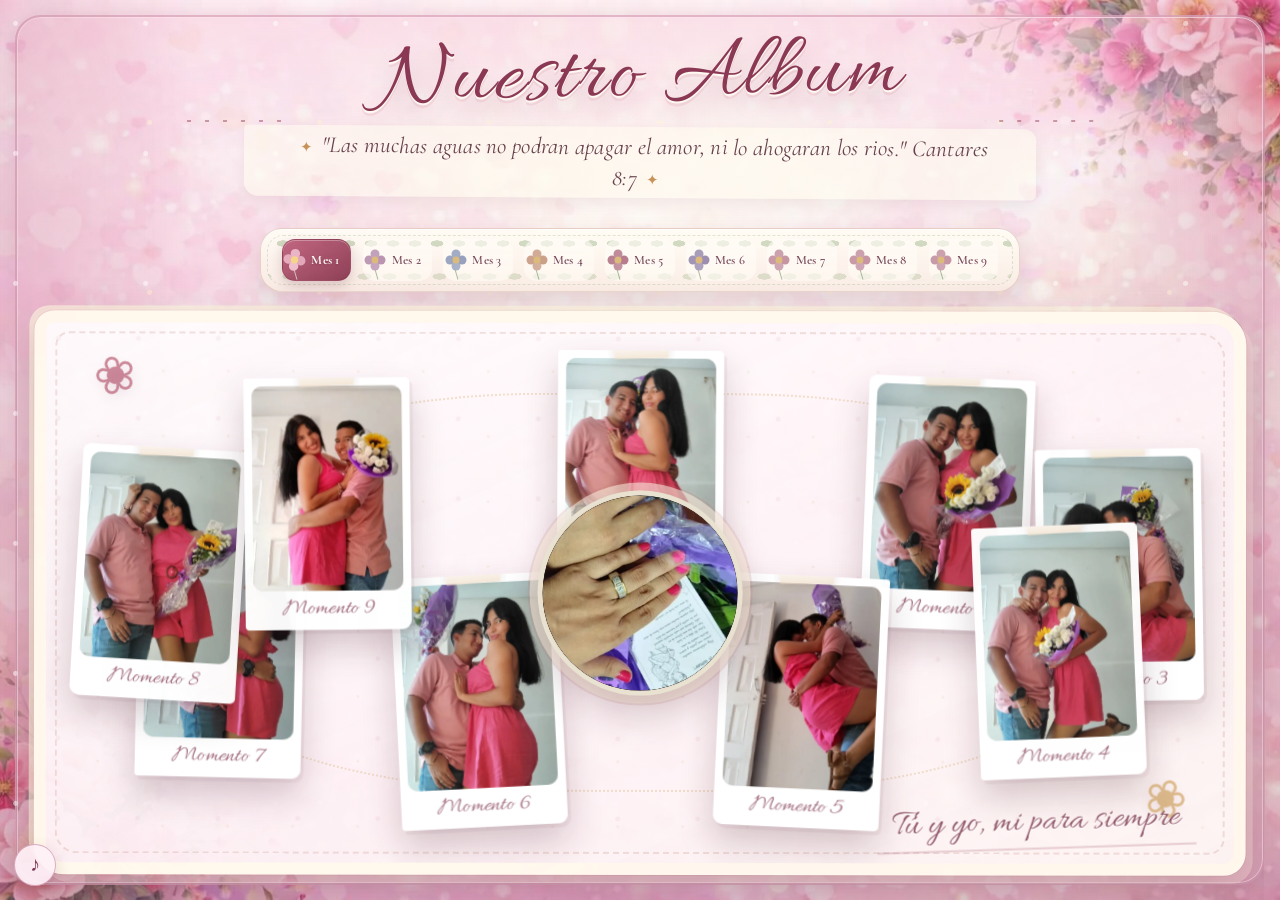
==== commit 5ae07459: "Recupera el álbum original y optimiza los meses 8 y 9" ====
--- a/index.html
+++ b/index.html
@@ -3,222 +3,3421 @@
 <head>
   <meta charset="UTF-8" />
   <meta name="viewport" content="width=device-width, initial-scale=1, viewport-fit=cover" />
-  <title>Nuestro álbum</title>
+  <title>Nuestro Album</title>
   <link rel="icon" type="image/webp" href="optimized/anillo.webp" />
+  <link rel="apple-touch-icon" href="anillo.png" />
   <link rel="preconnect" href="https://fonts.googleapis.com" />
   <link rel="preconnect" href="https://fonts.gstatic.com" crossorigin />
-  <link rel="stylesheet" href="https://fonts.googleapis.com/css2?family=Cormorant+Garamond:ital,wght@0,600;1,600&display=swap" />
-  <link rel="stylesheet" href="styles.css" />
+  <link rel="stylesheet" href="https://fonts.googleapis.com/css2?family=Allura&family=Cormorant+Garamond:wght@400;500;600;700&display=swap" />
+  <link rel="preload" href="optimized/fondo-principal.webp" as="image" fetchpriority="high" />
+  <style>
+    :root {
+      --bg-rose: #f7e5ea;
+      --bg-peach: #f8efe9;
+      --bg-cream: #fffaf3;
+      --ink: #5a3441;
+      --ink-soft: #7c5260;
+      --accent: #c9859d;
+      --accent-soft: #f0cfd9;
+      --gold: #d6b17a;
+      --panel: rgba(255, 247, 251, 0.82);
+      --panel-border: rgba(255, 236, 244, 0.95);
+      --photo-w: clamp(142px, 13vw, 194px);
+      --photo-h: clamp(176px, 16vw, 242px);
+      --ring-w: clamp(170px, 16vw, 230px);
+      --ring-h: clamp(226px, 20vw, 305px);
+      --shadow-soft: 0 18px 45px rgba(92, 52, 65, 0.15);
+      --shadow-card: 0 16px 34px rgba(76, 42, 52, 0.18);
+      --music-level: 0;
+      --music-bass: 0;
+    }
+
+    * {
+      box-sizing: border-box;
+    }
+
+    html,
+    body {
+      margin: 0;
+      width: 100%;
+      height: 100dvh;
+      min-height: 100dvh;
+      overflow: hidden;
+    }
+
+    body {
+      font-family: "Cormorant Garamond", Georgia, serif;
+      color: var(--ink);
+      background-image:
+        linear-gradient(rgba(255, 255, 255, 0.28), rgba(255, 255, 255, 0.28)),
+        url("optimized/fondo-principal.webp");
+      background-position: center;
+      background-size: cover;
+      background-repeat: no-repeat;
+      background-attachment: fixed;
+      overflow: hidden;
+      position: relative;
+    }
+
+    body::before {
+      content: "";
+      position: fixed;
+      inset: 0;
+      pointer-events: none;
+      z-index: 0;
+      opacity: 0.22;
+      background-image:
+        radial-gradient(circle at 18% 28%, rgba(255, 255, 255, 0.65) 0 1px, transparent 2px),
+        radial-gradient(circle at 66% 36%, rgba(255, 255, 255, 0.45) 0 1px, transparent 2px),
+        radial-gradient(circle at 38% 76%, rgba(255, 255, 255, 0.55) 0 1px, transparent 2px),
+        radial-gradient(circle at 84% 84%, rgba(255, 255, 255, 0.5) 0 1px, transparent 2px);
+      background-size: 180px 180px, 160px 160px, 200px 200px, 220px 220px;
+    }
+
+    .border-romance {
+      position: fixed;
+      inset: 0;
+      pointer-events: none;
+      z-index: 0;
+      overflow: hidden;
+      perspective: 1000px;
+    }
+
+    .border-romance::after {
+      content: "";
+      position: absolute;
+      inset: clamp(8px, 1.2vw, 16px);
+      border-radius: 26px;
+      border: 2px solid rgba(214, 160, 181, 0.68);
+      box-shadow:
+        inset 0 0 0 1px rgba(255, 226, 236, 0.75),
+        0 0 18px rgba(196, 132, 156, 0.3);
+    }
+
+    .border-romance::before {
+      content: "";
+      position: absolute;
+      inset: clamp(8px, 1.2vw, 16px);
+      border-radius: 26px;
+      background:
+        linear-gradient(to bottom, rgba(245, 191, 210, 0.34), transparent 16%, transparent 84%, rgba(228, 171, 193, 0.4)),
+        linear-gradient(to right, rgba(241, 186, 208, 0.34), transparent 14%, transparent 86%, rgba(227, 170, 192, 0.34));
+      pointer-events: none;
+    }
+
+    .beat-hearts {
+      position: fixed;
+      inset: 0;
+      z-index: 2;
+      pointer-events: none;
+      overflow: hidden;
+    }
+
+    .beat-heart {
+      position: absolute;
+      left: var(--x);
+      bottom: -9vmin;
+      width: var(--size);
+      height: var(--size);
+      pointer-events: none;
+      opacity: 0;
+      border-radius: 18% 18% 4% 18%;
+      background: hsl(var(--heart-hue), 74%, var(--heart-light));
+      box-shadow: inset 0 0 0 1px rgba(255, 255, 255, 0.32);
+      transform: translate(-50%, 0) rotate(calc(var(--rot) + 45deg)) scale(0.2);
+      animation: beatHeartFloat var(--dur) cubic-bezier(.18,.72,.2,1) forwards;
+      filter: drop-shadow(0 8px 14px rgba(126, 57, 82, 0.22));
+    }
+
+    .beat-heart::before,
+    .beat-heart::after {
+      content: "";
+      position: absolute;
+      width: 100%;
+      height: 100%;
+      border-radius: 50%;
+      background: inherit;
+    }
+
+    .beat-heart::before {
+      left: -50%;
+      top: 0;
+    }
+
+    .beat-heart::after {
+      left: 0;
+      top: -50%;
+    }
+
+    body.music-reactive .bubbles {
+      opacity: calc(0.88 + (var(--music-level) * 0.12));
+    }
+
+    .night {
+      display: none;
+    }
+
+    .border-garden {
+      display: none;
+    }
+
+    .single-flower {
+      position: absolute;
+      left: 50%;
+      bottom: 2%;
+      transform: translateX(-50%) scale(0.62);
+      transform-origin: bottom center;
+      z-index: 4;
+      filter: drop-shadow(0 16px 22px rgba(5, 39, 19, 0.45));
+    }
+
+    .single-flower .flowers {
+      transform: none;
+    }
+
+    .single-flower::before {
+      content: "";
+      position: absolute;
+      left: 50%;
+      bottom: -10vmin;
+      width: 90vmin;
+      height: 44vmin;
+      transform: translateX(-50%);
+      background:
+        radial-gradient(34% 70% at 18% 100%, rgba(97, 150, 113, 0.88), transparent 72%),
+        radial-gradient(34% 70% at 33% 100%, rgba(113, 168, 127, 0.84), transparent 72%),
+        radial-gradient(34% 70% at 50% 100%, rgba(124, 176, 136, 0.8), transparent 72%),
+        radial-gradient(34% 70% at 67% 100%, rgba(111, 165, 125, 0.84), transparent 72%),
+        radial-gradient(34% 70% at 82% 100%, rgba(95, 146, 110, 0.88), transparent 72%);
+      z-index: -1;
+      opacity: 0.95;
+    }
+
+    .edge-flower {
+      position: absolute;
+      --s: 0.14;
+      --rot: 0deg;
+      left: 50%;
+      top: 50%;
+      transform: translate(-50%, -50%) rotate(var(--rot)) scale(var(--s));
+      transform-origin: center center;
+      overflow: visible;
+    }
+
+    .edge-flower::before,
+    .edge-flower::after {
+      content: "";
+      position: absolute;
+      left: 50%;
+      bottom: -10vmin;
+      transform: translateX(-50%);
+      pointer-events: none;
+      z-index: 1;
+      animation: vegetationSway 3.8s ease-in-out infinite;
+    }
+
+    .edge-flower::before {
+      width: 36vmin;
+      height: 24vmin;
+      background:
+        radial-gradient(44% 52% at 18% 86%, rgba(10, 120, 52, 0.9), transparent 72%),
+        radial-gradient(42% 55% at 35% 90%, rgba(8, 136, 58, 0.85), transparent 72%),
+        radial-gradient(40% 56% at 54% 92%, rgba(12, 146, 62, 0.82), transparent 72%),
+        radial-gradient(42% 52% at 72% 89%, rgba(8, 122, 54, 0.84), transparent 72%),
+        radial-gradient(44% 50% at 86% 84%, rgba(6, 108, 49, 0.8), transparent 72%);
+      filter: blur(0.08vmin);
+      opacity: 0.92;
+    }
+
+    .edge-flower::after {
+      width: 30vmin;
+      height: 30vmin;
+      background:
+        linear-gradient(70deg, transparent 48%, rgba(8, 142, 59, 0.7) 50%, transparent 52%),
+        linear-gradient(100deg, transparent 48%, rgba(6, 130, 54, 0.7) 50%, transparent 52%),
+        linear-gradient(125deg, transparent 49%, rgba(12, 155, 67, 0.72) 50%, transparent 51%),
+        linear-gradient(55deg, transparent 49%, rgba(9, 122, 51, 0.68) 50%, transparent 51%);
+      opacity: 0.8;
+    }
+
+    .edge-flower--01 { left: 7%; top: 9%; --s: 0.15; --rot: 144deg; }
+    .edge-flower--02 { left: 26%; top: 6%; --s: 0.12; --rot: 168deg; }
+    .edge-flower--03 { left: 50%; top: 5%; --s: 0.12; --rot: 180deg; }
+    .edge-flower--04 { left: 74%; top: 6%; --s: 0.12; --rot: 194deg; }
+    .edge-flower--05 { left: 93%; top: 9%; --s: 0.15; --rot: 214deg; }
+    .edge-flower--06 { left: 96%; top: 32%; --s: 0.12; --rot: 250deg; }
+    .edge-flower--07 { left: 96%; top: 68%; --s: 0.12; --rot: 286deg; }
+    .edge-flower--08 { left: 93%; top: 91%; --s: 0.15; --rot: 328deg; }
+    .edge-flower--09 { left: 74%; top: 94%; --s: 0.12; --rot: 352deg; }
+    .edge-flower--10 { left: 50%; top: 95%; --s: 0.12; --rot: 0deg; }
+    .edge-flower--11 { left: 26%; top: 94%; --s: 0.12; --rot: 12deg; }
+    .edge-flower--12 { left: 7%; top: 91%; --s: 0.15; --rot: 34deg; }
+    .edge-flower--13 { left: 4%; top: 68%; --s: 0.12; --rot: 72deg; }
+    .edge-flower--14 { left: 4%; top: 32%; --s: 0.12; --rot: 106deg; }
+
+    .flowers {
+      position: relative;
+      transform: scale(0.9);
+      overflow: visible;
+    }
+
+    .edge-flower .flowers::before,
+    .edge-flower .flowers::after {
+      content: "";
+      position: absolute;
+      bottom: -6vmin;
+      left: 50%;
+      transform-origin: bottom center;
+      pointer-events: none;
+      z-index: 2;
+    }
+
+    .edge-flower .flowers::before {
+      width: 30vmin;
+      height: 22vmin;
+      transform: translateX(-50%) rotate(-8deg);
+      background:
+        radial-gradient(70% 66% at 8% 88%, rgba(4, 110, 46, 0.94), transparent 74%),
+        radial-gradient(66% 64% at 24% 92%, rgba(7, 129, 53, 0.9), transparent 74%),
+        radial-gradient(62% 62% at 42% 94%, rgba(8, 142, 58, 0.88), transparent 74%),
+        radial-gradient(64% 62% at 61% 94%, rgba(7, 133, 54, 0.9), transparent 74%),
+        radial-gradient(70% 64% at 82% 90%, rgba(4, 112, 46, 0.9), transparent 74%),
+        radial-gradient(68% 60% at 96% 86%, rgba(3, 98, 42, 0.86), transparent 74%);
+      filter: blur(0.1vmin);
+      opacity: 0.95;
+    }
+
+    .edge-flower .flowers::after {
+      width: 26vmin;
+      height: 30vmin;
+      transform: translateX(-50%) rotate(10deg);
+      background:
+        linear-gradient(to top, rgba(5, 109, 36, 0.92), rgba(2, 129, 55, 0.18) 76%, transparent),
+        linear-gradient(78deg, transparent 47%, rgba(11, 151, 63, 0.7) 50%, transparent 53%),
+        linear-gradient(98deg, transparent 47%, rgba(7, 132, 54, 0.7) 50%, transparent 53%),
+        linear-gradient(118deg, transparent 48%, rgba(8, 141, 57, 0.66) 50%, transparent 52%);
+      clip-path: polygon(45% 0, 55% 0, 100% 100%, 0 100%);
+      opacity: 0.92;
+    }
+
+    .flower {
+      position: absolute;
+      bottom: 10vmin;
+      transform-origin: bottom center;
+      z-index: 10;
+      --fl-speed: 0.8s;
+    }
+
+    .edge-flower .flower::before,
+    .edge-flower .flower::after {
+      content: "";
+      position: absolute;
+      left: 50%;
+      bottom: -6vmin;
+      transform: translateX(-50%);
+      pointer-events: none;
+      z-index: -1;
+    }
+
+    .edge-flower .flower::before {
+      width: 22vmin;
+      height: 14vmin;
+      background:
+        radial-gradient(45% 70% at 10% 96%, rgba(3, 98, 42, 0.92), transparent 74%),
+        radial-gradient(45% 72% at 32% 98%, rgba(5, 120, 49, 0.9), transparent 74%),
+        radial-gradient(45% 72% at 54% 100%, rgba(7, 135, 55, 0.88), transparent 74%),
+        radial-gradient(45% 72% at 76% 98%, rgba(5, 118, 48, 0.9), transparent 74%),
+        radial-gradient(45% 70% at 94% 96%, rgba(3, 98, 42, 0.9), transparent 74%);
+      opacity: 0.95;
+    }
+
+    .edge-flower .flower::after {
+      width: 20vmin;
+      height: 18vmin;
+      background:
+        linear-gradient(72deg, transparent 48%, rgba(7, 136, 56, 0.74) 50%, transparent 52%),
+        linear-gradient(94deg, transparent 48%, rgba(6, 128, 53, 0.72) 50%, transparent 52%),
+        linear-gradient(112deg, transparent 48%, rgba(8, 146, 60, 0.72) 50%, transparent 52%);
+      opacity: 0.8;
+    }
+
+    .flower--1 {
+      animation: moving-flower-1 4s linear infinite;
+    }
+
+    .flower--1 .flower__line {
+      height: 70vmin;
+      animation-delay: 0.3s;
+    }
+
+    .flower--1 .flower__line__leaf--1 {
+      animation: blooming-leaf-right var(--fl-speed) 1.6s backwards;
+    }
+
+    .flower--1 .flower__line__leaf--2 {
+      animation: blooming-leaf-right var(--fl-speed) 1.4s backwards;
+    }
+
+    .flower--1 .flower__line__leaf--3 {
+      animation: blooming-leaf-left var(--fl-speed) 1.2s backwards;
+    }
+
+    .flower--1 .flower__line__leaf--4 {
+      animation: blooming-leaf-left var(--fl-speed) 1s backwards;
+    }
+
+    .flower--1 .flower__line__leaf--5 {
+      animation: blooming-leaf-right var(--fl-speed) 1.8s backwards;
+    }
+
+    .flower--1 .flower__line__leaf--6 {
+      animation: blooming-leaf-left var(--fl-speed) 2s backwards;
+    }
+
+    .flower--2 {
+      left: 50%;
+      transform: rotate(20deg);
+      animation: moving-flower-2 4s linear infinite;
+    }
+
+    .flower--2 .flower__line {
+      height: 60vmin;
+      animation-delay: 0.6s;
+    }
+
+    .flower--2 .flower__line__leaf--1 {
+      animation: blooming-leaf-right var(--fl-speed) 1.9s backwards;
+    }
+
+    .flower--2 .flower__line__leaf--2 {
+      animation: blooming-leaf-right var(--fl-speed) 1.7s backwards;
+    }
+
+    .flower--2 .flower__line__leaf--3 {
+      animation: blooming-leaf-left var(--fl-speed) 1.5s backwards;
+    }
+
+    .flower--2 .flower__line__leaf--4 {
+      animation: blooming-leaf-left var(--fl-speed) 1.3s backwards;
+    }
+
+    .flower--3 {
+      left: 50%;
+      transform: rotate(-15deg);
+      animation: moving-flower-3 4s linear infinite;
+    }
+
+    .flower--3 .flower__line {
+      animation-delay: 0.9s;
+    }
+
+    .flower--3 .flower__line__leaf--1 {
+      animation: blooming-leaf-right var(--fl-speed) 2.5s backwards;
+    }
+
+    .flower--3 .flower__line__leaf--2 {
+      animation: blooming-leaf-right var(--fl-speed) 2.3s backwards;
+    }
+
+    .flower--3 .flower__line__leaf--3 {
+      animation: blooming-leaf-left var(--fl-speed) 2.1s backwards;
+    }
+
+    .flower--3 .flower__line__leaf--4 {
+      animation: blooming-leaf-left var(--fl-speed) 1.9s backwards;
+    }
+
+    .flower__leafs {
+      position: relative;
+      animation: blooming-flower 2s backwards;
+    }
+
+    .flower__leafs--1 {
+      animation-delay: 1.1s;
+    }
+
+    .flower__leafs--2 {
+      animation-delay: 1.4s;
+    }
+
+    .flower__leafs--3 {
+      animation-delay: 1.7s;
+    }
+
+    .flower__leafs::after {
+      content: "";
+      position: absolute;
+      left: 0;
+      top: 0;
+      transform: translate(-50%, -100%);
+      width: 8vmin;
+      height: 8vmin;
+      background-color: #e7b201;
+      filter: blur(10vmin);
+    }
+
+    .flower__leaf {
+      position: absolute;
+      bottom: 0;
+      left: 50%;
+      width: 8vmin;
+      height: 11vmin;
+      border-radius: 51% 49% 47% 53% / 44% 45% 55% 69%;
+      background-color: #e6f331;
+      background-image: linear-gradient(to top, #e6f331, #e6f331);
+      transform-origin: bottom center;
+      opacity: 0.9;
+      box-shadow: inset 0 0 2vmin rgba(255, 255, 255, 0.5);
+    }
+
+    .flower__leaf--1 {
+      transform: translate(-10%, 1%) rotateY(40deg) rotateX(-50deg);
+    }
+
+    .flower__leaf--2 {
+      transform: translate(-50%, -4%) rotateX(40deg);
+    }
+
+    .flower__leaf--3 {
+      transform: translate(-90%, 0%) rotateY(45deg) rotateX(50deg);
+    }
+
+    .flower__leaf--4 {
+      width: 8vmin;
+      height: 8vmin;
+      transform-origin: bottom left;
+      border-radius: 4vmin 10vmin 4vmin 4vmin;
+      transform: translate(0%, 18%) rotateX(70deg) rotate(-43deg);
+      background-image: linear-gradient(to top, #e6f331, #e6f331);
+      z-index: 1;
+      opacity: 0.8;
+    }
+
+    .flower__white-circle {
+      position: absolute;
+      left: -3.5vmin;
+      top: -3vmin;
+      width: 9vmin;
+      height: 4vmin;
+      border-radius: 50%;
+      background-color: #fff;
+    }
+
+    .flower__white-circle::after {
+      content: "";
+      position: absolute;
+      left: 50%;
+      top: 45%;
+      transform: translate(-50%, -50%);
+      width: 60%;
+      height: 60%;
+      border-radius: inherit;
+      background-image: linear-gradient(90deg, rgb(255, 235, 18), rgb(255, 206, 0));
+    }
+
+    .flower__line {
+      height: 55vmin;
+      width: 1.5vmin;
+      background-image: linear-gradient(
+          to left,
+          rgba(0, 0, 0, 0.2),
+          transparent,
+          rgba(255, 255, 255, 0.2)
+        ),
+        linear-gradient(to top, transparent 10%, #6ea783, #87bc98);
+      box-shadow: inset 0 0 2px rgba(0, 0, 0, 0.5);
+      animation: grow-flower-tree 4s backwards;
+    }
+
+    .flower__line__leaf {
+      --w: 7vmin;
+      --h: calc(var(--w) + 2vmin);
+      position: absolute;
+      top: 20%;
+      left: 90%;
+      width: var(--w);
+      height: var(--h);
+      border-top-right-radius: var(--h);
+      border-bottom-left-radius: var(--h);
+      background-image: linear-gradient(to top, rgba(84, 133, 99, 0.4), #87bc98);
+    }
+
+    .flower__line__leaf--1 {
+      transform: rotate(70deg) rotateY(30deg);
+    }
+
+    .flower__line__leaf--2 {
+      top: 45%;
+      transform: rotate(70deg) rotateY(30deg);
+    }
+
+    .flower__line__leaf--3,
+    .flower__line__leaf--4,
+    .flower__line__leaf--6 {
+      border-top-right-radius: 0;
+      border-bottom-left-radius: 0;
+      border-top-left-radius: var(--h);
+      border-bottom-right-radius: var(--h);
+      left: -460%;
+      top: 12%;
+      transform: rotate(-70deg) rotateY(30deg);
+    }
+
+    .flower__line__leaf--4 {
+      top: 40%;
+    }
+
+    .flower__line__leaf--5 {
+      top: 0;
+      transform-origin: left;
+      transform: rotate(70deg) rotateY(30deg) scale(0.6);
+    }
+
+    .flower__line__leaf--6 {
+      top: -2%;
+      left: -450%;
+      transform-origin: right;
+      transform: rotate(-70deg) rotateY(30deg) scale(0.6);
+    }
+
+    .flower__light {
+      position: absolute;
+      bottom: 0vmin;
+      width: 1vmin;
+      height: 1vmin;
+      background-color: rgb(255, 251, 0);
+      border-radius: 50%;
+      filter: blur(0.2vmin);
+      animation: light-ans 4s linear infinite backwards;
+    }
+
+    .flower__light:nth-child(odd) {
+      background-color: #8fbe9f;
+    }
+
+    .flower__light--1 {
+      left: -2vmin;
+      animation-delay: 1s;
+    }
+
+    .flower__light--2 {
+      left: 3vmin;
+      animation-delay: 0.5s;
+    }
+
+    .flower__light--3 {
+      left: -6vmin;
+      animation-delay: 0.3s;
+    }
+
+    .flower__light--4 {
+      left: 6vmin;
+      animation-delay: 0.9s;
+    }
+
+    .flower__light--5 {
+      left: -1vmin;
+      animation-delay: 1.5s;
+    }
+
+    .flower__light--6 {
+      left: -4vmin;
+      animation-delay: 3s;
+    }
+
+    .flower__light--7 {
+      left: 3vmin;
+      animation-delay: 2s;
+    }
+
+    .flower__light--8 {
+      left: -6vmin;
+      animation-delay: 3.5s;
+    }
+
+    .bubbles {
+      position: absolute;
+      top: 0;
+      left: 0;
+      height: 100%;
+      width: 100%;
+      pointer-events: none;
+      z-index: 2;
+    }
+
+    .bubble {
+      position: absolute;
+      z-index: 200;
+      border-radius: 50%;
+    }
+
+    .bubble:nth-child(1) { top: 8%; left: 60%; height: 11vmin; width: 11vmin; animation: love-burst 3s infinite 0s; box-shadow: inset 0 0 0 5.5vmin transparent; transform: translate(0, 0.05em) scale(0); transform-origin: center bottom; }
+    .bubble:nth-child(2) { top: 83%; left: 14%; height: 20vmin; width: 20vmin; animation: love-burst 3s infinite 0.15s; box-shadow: inset 0 0 0 10vmin transparent; transform: translate(0, 0.75em) scale(0); transform-origin: center bottom; }
+    .bubble:nth-child(3) { top: 25%; left: 49%; height: 4vmin; width: 4vmin; animation: love-burst 3s infinite 0.3s; box-shadow: inset 0 0 0 2vmin transparent; transform: translate(0, 0.5em) scale(0); transform-origin: center bottom; }
+    .bubble:nth-child(4) { top: 63%; left: 93%; height: 3vmin; width: 3vmin; animation: love-burst 3s infinite 0.45s; box-shadow: inset 0 0 0 1.5vmin transparent; transform: translate(0, 0.35em) scale(0); transform-origin: center bottom; }
+    .bubble:nth-child(5) { top: 7%; left: 56%; height: 18vmin; width: 18vmin; animation: love-burst 3s infinite 0.6s; box-shadow: inset 0 0 0 9vmin transparent; transform: translate(0, 0.3em) scale(0); transform-origin: center bottom; }
+    .bubble:nth-child(6) { top: 10%; left: 68%; height: 5vmin; width: 5vmin; animation: love-burst 3s infinite 0.75s; box-shadow: inset 0 0 0 2.5vmin transparent; transform: translate(0, 1.1em) scale(0); transform-origin: center bottom; }
+    .bubble:nth-child(7) { top: 68%; left: 1%; height: 5vmin; width: 5vmin; animation: love-burst 3s infinite 0.9s; box-shadow: inset 0 0 0 2.5vmin transparent; transform: translate(0, 0.15em) scale(0); transform-origin: center bottom; }
+    .bubble:nth-child(8) { top: 61%; left: 51%; height: 11vmin; width: 11vmin; animation: love-burst 3s infinite 1.05s; box-shadow: inset 0 0 0 5.5vmin transparent; transform: translate(0, 1.05em) scale(0); transform-origin: center bottom; }
+    .bubble:nth-child(9) { top: 24%; left: 45%; height: 11vmin; width: 11vmin; animation: love-burst 3s infinite 1.2s; box-shadow: inset 0 0 0 5.5vmin transparent; transform: translate(0, 1em) scale(0); transform-origin: center bottom; }
+    .bubble:nth-child(10) { top: 13%; left: 10%; height: 19vmin; width: 19vmin; animation: love-burst 3s infinite 1.35s; box-shadow: inset 0 0 0 9.5vmin transparent; transform: translate(0, 1em) scale(0); transform-origin: center bottom; }
+    .bubble:nth-child(11) { top: 76%; left: 7%; height: 14vmin; width: 14vmin; animation: love-burst 3s infinite 1.5s; box-shadow: inset 0 0 0 7vmin transparent; transform: translate(0, 0.1em) scale(0); transform-origin: center bottom; }
+    .bubble:nth-child(12) { top: 22%; left: 8%; height: 17vmin; width: 17vmin; animation: love-burst 3s infinite 1.65s; box-shadow: inset 0 0 0 8.5vmin transparent; transform: translate(0, 0.2em) scale(0); transform-origin: center bottom; }
+    .bubble:nth-child(13) { top: 23%; left: 81%; height: 16vmin; width: 16vmin; animation: love-burst 3s infinite 1.8s; box-shadow: inset 0 0 0 8vmin transparent; transform: translate(0, 0.1em) scale(0); transform-origin: center bottom; }
+    .bubble:nth-child(14) { top: 77%; left: 88%; height: 3vmin; width: 3vmin; animation: love-burst 3s infinite 1.95s; box-shadow: inset 0 0 0 1.5vmin transparent; transform: translate(0, 0.45em) scale(0); transform-origin: center bottom; }
+    .bubble:nth-child(15) { top: 41%; left: 1%; height: 9vmin; width: 9vmin; animation: love-burst 3s infinite 2.1s; box-shadow: inset 0 0 0 4.5vmin transparent; transform: translate(0, 0.05em) scale(0); transform-origin: center bottom; }
+    .bubble:nth-child(16) { top: 51%; left: 51%; height: 8vmin; width: 8vmin; animation: love-burst 3s infinite 2.25s; box-shadow: inset 0 0 0 4vmin transparent; transform: translate(0, 1.15em) scale(0); transform-origin: center bottom; }
+    .bubble:nth-child(17) { top: 37%; left: 65%; height: 11vmin; width: 11vmin; animation: love-burst 3s infinite 2.4s; box-shadow: inset 0 0 0 5.5vmin transparent; transform: translate(0, 0.2em) scale(0); transform-origin: center bottom; }
+    .bubble:nth-child(18) { top: 11%; left: 83%; height: 18vmin; width: 18vmin; animation: love-burst 3s infinite 2.55s; box-shadow: inset 0 0 0 9vmin transparent; transform: translate(0, 0.9em) scale(0); transform-origin: center bottom; }
+    .bubble:nth-child(19) { top: 64%; left: 86%; height: 12vmin; width: 12vmin; animation: love-burst 3s infinite 2.7s; box-shadow: inset 0 0 0 6vmin transparent; transform: translate(0, 0.65em) scale(0); transform-origin: center bottom; }
+    .bubble:nth-child(20) { top: 39%; left: 24%; height: 19vmin; width: 19vmin; animation: love-burst 3s infinite 2.85s; box-shadow: inset 0 0 0 9.5vmin transparent; transform: translate(0, 0.2em) scale(0); transform-origin: center bottom; }
+
+    .heart {
+      fill: transparent;
+      opacity: 0;
+    }
+
+    .bubble:nth-child(1) .heart { animation: love 3s forwards infinite 0s; transform: scale(0.5) rotate(-4deg); }
+    .bubble:nth-child(2) .heart { animation: love 3s forwards infinite 0.15s; transform: scale(0.5) rotate(22deg); }
+    .bubble:nth-child(3) .heart { animation: love 3s forwards infinite 0.3s; transform: scale(0.5) rotate(-5deg); }
+    .bubble:nth-child(4) .heart { animation: love 3s forwards infinite 0.45s; transform: scale(0.5) rotate(50deg); }
+    .bubble:nth-child(5) .heart { animation: love 3s forwards infinite 0.6s; transform: scale(0.5) rotate(-29deg); }
+    .bubble:nth-child(6) .heart { animation: love 3s forwards infinite 0.75s; transform: scale(0.5) rotate(35deg); }
+    .bubble:nth-child(7) .heart { animation: love 3s forwards infinite 0.9s; transform: scale(0.5) rotate(-5deg); }
+    .bubble:nth-child(8) .heart { animation: love 3s forwards infinite 1.05s; transform: scale(0.5) rotate(40deg); }
+    .bubble:nth-child(9) .heart { animation: love 3s forwards infinite 1.2s; transform: scale(0.5) rotate(-35deg); }
+    .bubble:nth-child(10) .heart { animation: love 3s forwards infinite 1.35s; transform: scale(0.5) rotate(28deg); }
+    .bubble:nth-child(11) .heart { animation: love 3s forwards infinite 1.5s; transform: scale(0.5) rotate(-3deg); }
+    .bubble:nth-child(12) .heart { animation: love 3s forwards infinite 1.65s; transform: scale(0.5) rotate(48deg); }
+    .bubble:nth-child(13) .heart { animation: love 3s forwards infinite 1.8s; transform: scale(0.5) rotate(-33deg); }
+    .bubble:nth-child(14) .heart { animation: love 3s forwards infinite 1.95s; transform: scale(0.5) rotate(40deg); }
+    .bubble:nth-child(15) .heart { animation: love 3s forwards infinite 2.1s; transform: scale(0.5) rotate(-29deg); }
+    .bubble:nth-child(16) .heart { animation: love 3s forwards infinite 2.25s; transform: scale(0.5) rotate(19deg); }
+    .bubble:nth-child(17) .heart { animation: love 3s forwards infinite 2.4s; transform: scale(0.5) rotate(-29deg); }
+    .bubble:nth-child(18) .heart { animation: love 3s forwards infinite 2.55s; transform: scale(0.5) rotate(14deg); }
+    .bubble:nth-child(19) .heart { animation: love 3s forwards infinite 2.7s; transform: scale(0.5) rotate(-10deg); }
+    .bubble:nth-child(20) .heart { animation: love 3s forwards infinite 2.85s; transform: scale(0.5) rotate(46deg); }
+
+    main {
+      position: relative;
+      z-index: 1;
+      width: min(1240px, 100%);
+      margin: 0 auto;
+      padding: clamp(1rem, 2vw, 2rem) clamp(0.65rem, 1.4vw, 1.4rem) clamp(1.4rem, 2.5vw, 2.6rem);
+      height: 100dvh;
+      max-height: 100dvh;
+      display: grid;
+      grid-template-rows: auto 1fr;
+      gap: clamp(0.65rem, 1.4vw, 1rem);
+      overflow: hidden;
+    }
+
+    header {
+      text-align: center;
+      margin-bottom: clamp(0.85rem, 1.8vw, 1.5rem);
+      animation: fadeUp 600ms ease both;
+    }
+
+    h1 {
+      margin: 0;
+      font-family: "Allura", "Times New Roman", cursive;
+      font-size: clamp(2.9rem, 7vw, 6rem);
+      line-height: 0.94;
+      letter-spacing: 0.02em;
+      color: #8a4058;
+      text-shadow: 0 8px 18px rgba(146, 86, 104, 0.2);
+      font-weight: 400;
+    }
+
+    .subtitle {
+      margin: 0.35rem auto 0;
+      max-width: 860px;
+      font-size: clamp(1.02rem, 1.8vw, 1.45rem);
+      line-height: 1.32;
+      color: var(--ink-soft);
+    }
+
+    .book {
+      display: grid;
+      gap: clamp(0.65rem, 1.4vw, 1rem);
+      min-height: 0;
+      height: 100%;
+      grid-template-rows: auto 1fr;
+    }
+
+    .book-nav {
+      display: flex;
+      justify-content: center;
+      gap: 0.55rem;
+      flex-wrap: wrap;
+    }
+
+    .book-tab {
+      border: 1px solid rgba(197, 134, 157, 0.44);
+      background: linear-gradient(180deg, rgba(255, 247, 251, 0.92), rgba(243, 215, 226, 0.84));
+      color: #8a4f64;
+      font: 600 clamp(0.92rem, 1.3vw, 1.05rem)/1 "Cormorant Garamond", Georgia, serif;
+      letter-spacing: 0.02em;
+      padding: 0.48rem 0.95rem;
+      border-radius: 999px;
+      cursor: pointer;
+      box-shadow: 0 6px 14px rgba(121, 66, 85, 0.14);
+      transition: transform 160ms ease, box-shadow 160ms ease, filter 160ms ease;
+    }
+
+    .book-tab:hover {
+      transform: translateY(-1px);
+      filter: saturate(1.05);
+    }
+
+
+
+
+
+    .book-tab.active {
+      border-color: rgba(179, 104, 132, 0.6);
+      box-shadow: 0 8px 18px rgba(121, 66, 85, 0.2), inset 0 0 0 1px rgba(255, 238, 245, 0.88);
+      background: linear-gradient(180deg, rgba(255, 241, 247, 0.96), rgba(236, 187, 207, 0.88));
+      color: #7a3c52;
+    }
+
+    .book-tab[data-month="2"].active {
+      border-color: rgba(167, 129, 96, 0.52);
+      box-shadow: 0 8px 18px rgba(118, 88, 60, 0.16), inset 0 0 0 1px rgba(252, 244, 233, 0.9);
+      background: linear-gradient(180deg, rgba(252, 244, 233, 0.96), rgba(220, 193, 164, 0.9));
+      color: #7d5a39;
+    }
+
+    .book-tab[data-month="3"].active {
+      border-color: rgba(70, 151, 178, 0.58);
+      box-shadow: 0 8px 18px rgba(39, 103, 128, 0.18), inset 0 0 0 1px rgba(226, 248, 252, 0.9);
+      background: linear-gradient(180deg, rgba(235, 252, 255, 0.96), rgba(133, 205, 223, 0.88));
+      color: #23657b;
+    }
+
+    .book-tab[data-month="4"].active {
+      border-color: rgba(80, 80, 80, 0.62);
+      box-shadow: 0 8px 18px rgba(20, 20, 20, 0.18), inset 0 0 0 1px rgba(255, 255, 255, 0.9);
+      background: linear-gradient(180deg, rgba(255, 255, 255, 0.97), rgba(182, 182, 182, 0.88));
+      color: #222;
+    }
+
+    .book-tab[data-month="5"].active {
+      border-color: rgba(127, 117, 139, 0.58);
+      box-shadow: 0 8px 18px rgba(70, 62, 82, 0.16), inset 0 0 0 1px rgba(247, 244, 252, 0.9);
+      background: linear-gradient(180deg, rgba(250, 249, 253, 0.96), rgba(203, 197, 213, 0.88));
+      color: #50475d;
+    }
+
+    .month-page {
+      display: none;
+    }
+
+    .month-page.active {
+      display: block;
+      animation: fadeUp 360ms ease both;
+      min-height: 0;
+      height: 100%;
+    }
+
+    .album {
+      --album-panel: var(--panel);
+      --album-panel-border: var(--panel-border);
+      --album-wash-1: rgba(255, 255, 255, 0.63);
+      --album-wash-2: rgba(255, 244, 247, 0.58);
+      --album-wash-3: rgba(255, 249, 244, 0.62);
+      --album-dash: rgba(214, 177, 122, 0.35);
+      --album-signature: rgba(134, 71, 92, 0.9);
+      --album-ring-1: rgba(255, 255, 255, 0.96);
+      --album-ring-2: rgba(251, 233, 203, 0.94);
+      --album-ring-3: rgba(216, 177, 122, 0.88);
+      --album-ring-shadow-1: rgba(255, 255, 255, 0.4);
+      --album-ring-shadow-2: rgba(247, 226, 193, 0.34);
+      --album-card-bg: rgba(255, 255, 255, 0.97);
+      --album-card-tape: linear-gradient(180deg, rgba(255, 255, 255, 0.78), rgba(236, 214, 187, 0.68));
+      --album-caption: #9a6074;
+      position: relative;
+      height: 100%;
+      border-radius: 30px;
+      overflow: hidden;
+      border: 1px solid var(--album-panel-border);
+      background:
+        linear-gradient(155deg, var(--album-wash-1), var(--album-wash-2) 52%, var(--album-wash-3)),
+        var(--album-panel);
+      box-shadow: var(--shadow-soft), inset 0 1px 0 rgba(255, 255, 255, 0.9);
+      isolation: isolate;
+    }
+
+    .album--month-2 {
+      --album-panel: rgba(235, 214, 191, 0.88);
+      --album-panel-border: rgba(198, 165, 133, 0.9);
+      --album-wash-1: rgba(255, 247, 238, 0.8);
+      --album-wash-2: rgba(222, 196, 171, 0.66);
+      --album-wash-3: rgba(205, 174, 145, 0.56);
+      --album-dash: rgba(170, 133, 96, 0.28);
+      --album-signature: rgba(118, 84, 57, 0.92);
+      --album-ring-1: rgba(255, 250, 245, 0.96);
+      --album-ring-2: rgba(226, 197, 167, 0.94);
+      --album-ring-3: rgba(182, 145, 108, 0.88);
+      --album-ring-shadow-1: rgba(255, 245, 232, 0.42);
+      --album-ring-shadow-2: rgba(214, 184, 153, 0.34);
+      --album-card-bg: rgba(255, 250, 244, 0.98);
+      --album-card-tape: linear-gradient(180deg, rgba(250, 239, 225, 0.82), rgba(223, 194, 161, 0.72));
+      --album-caption: #8f6543;
+    }
+
+    .album--month-3 {
+      --album-panel: rgba(207, 235, 241, 0.9);
+      --album-panel-border: rgba(91, 174, 196, 0.82);
+      --album-wash-1: rgba(242, 253, 255, 0.86);
+      --album-wash-2: rgba(170, 222, 234, 0.68);
+      --album-wash-3: rgba(111, 191, 212, 0.56);
+      --album-dash: rgba(44, 134, 160, 0.32);
+      --album-signature: rgba(31, 97, 118, 0.94);
+      --album-ring-1: rgba(252, 255, 255, 0.97);
+      --album-ring-2: rgba(187, 235, 244, 0.94);
+      --album-ring-3: rgba(72, 166, 191, 0.86);
+      --album-ring-shadow-1: rgba(231, 252, 255, 0.48);
+      --album-ring-shadow-2: rgba(113, 199, 220, 0.34);
+      --album-card-bg: rgba(248, 254, 255, 0.98);
+      --album-card-tape: linear-gradient(180deg, rgba(239, 253, 255, 0.84), rgba(158, 219, 233, 0.68));
+      --album-caption: #2e7890;
+    }
+
+    .album--month-4 {
+      --album-panel: rgba(238, 238, 238, 0.9);
+      --album-panel-border: rgba(88, 88, 88, 0.62);
+      --album-wash-1: rgba(255, 255, 255, 0.86);
+      --album-wash-2: rgba(202, 202, 202, 0.66);
+      --album-wash-3: rgba(88, 88, 88, 0.34);
+      --album-dash: rgba(30, 30, 30, 0.26);
+      --album-signature: rgba(24, 24, 24, 0.9);
+      --album-ring-1: rgba(255, 255, 255, 0.97);
+      --album-ring-2: rgba(214, 214, 214, 0.94);
+      --album-ring-3: rgba(68, 68, 68, 0.86);
+      --album-ring-shadow-1: rgba(255, 255, 255, 0.46);
+      --album-ring-shadow-2: rgba(52, 52, 52, 0.24);
+      --album-card-bg: rgba(255, 255, 255, 0.98);
+      --album-card-tape: linear-gradient(180deg, rgba(255, 255, 255, 0.84), rgba(168, 168, 168, 0.68));
+      --album-caption: #222;
+    }
+
+    .album--month-5 {
+      --album-panel: rgba(255, 239, 160, 0.9);
+      --album-panel-border: rgba(218, 166, 40, 0.72);
+      --album-wash-1: rgba(255, 253, 230, 0.9);
+      --album-wash-2: rgba(255, 224, 106, 0.7);
+      --album-wash-3: rgba(239, 170, 45, 0.5);
+      --album-dash: rgba(159, 105, 18, 0.3);
+      --album-signature: rgba(117, 72, 10, 0.94);
+      --album-ring-1: rgba(255, 255, 244, 0.98);
+      --album-ring-2: rgba(255, 225, 111, 0.95);
+      --album-ring-3: rgba(211, 143, 24, 0.88);
+      --album-ring-shadow-1: rgba(255, 250, 204, 0.5);
+      --album-ring-shadow-2: rgba(227, 169, 53, 0.34);
+      --album-card-bg: rgba(255, 254, 242, 0.98);
+      --album-card-tape: linear-gradient(180deg, rgba(255, 251, 218, 0.86), rgba(242, 194, 80, 0.68));
+      --album-caption: #8c5b0b;
+    }
+
+    .album::before {
+      content: "";
+      position: absolute;
+      inset: 14% 10%;
+      border-radius: 40%;
+      border: 1px dashed var(--album-dash);
+      pointer-events: none;
+      z-index: 0;
+    }
+
+    .orbit {
+      position: relative;
+      z-index: 1;
+      min-height: 0;
+      height: 100%;
+      width: 100%;
+      overflow: hidden;
+    }
+
+    .ring-center {
+      position: absolute;
+      left: 50%;
+      top: 50%;
+      width: var(--ring-w);
+      height: var(--ring-h);
+      transform: translate(-50%, -50%);
+      border: 0;
+      border-radius: 46% / 50%;
+      padding: clamp(10px, 1.05vw, 14px);
+      cursor: pointer;
+      z-index: 8;
+      background:
+        radial-gradient(circle at 26% 22%, var(--album-ring-1), var(--album-ring-2) 62%, var(--album-ring-3));
+      box-shadow:
+        0 0 0 12px var(--album-ring-shadow-1),
+        0 0 0 24px var(--album-ring-shadow-2),
+        0 18px 40px rgba(120, 80, 39, 0.28);
+      animation: centerPulse 4s ease-in-out infinite;
+    }
+
+    .ring-center:focus-visible,
+    .photo:focus-visible,
+    .close:focus-visible {
+      outline: 2px solid #d18aa3;
+      outline-offset: 3px;
+    }
+
+    .ring-center img,
+    .ring-center video {
+      width: 100%;
+      height: 100%;
+      object-fit: cover;
+      border-radius: 46% / 50%;
+      border: 3px solid rgba(255, 255, 255, 0.92);
+      box-shadow: 0 10px 20px rgba(98, 58, 34, 0.3);
+    }
+
+    .photo {
+      --tx: 0px;
+      --ty: 0px;
+      --mx: 0px;
+      --my: 0px;
+      --mr: 0deg;
+      --r: 0deg;
+      --s: 1;
+      position: absolute;
+      left: 50%;
+      top: 50%;
+      width: var(--photo-w);
+      transform: translate(-50%, -50%) translate(calc(var(--tx) + var(--mx)), calc(var(--ty) + var(--my))) rotate(calc(var(--r) + var(--mr))) scale(var(--s));
+      transform-origin: 50% 8%;
+      border: 0;
+      border-radius: 16px;
+      padding: 0.52rem 0.52rem 0.62rem;
+      background: var(--album-card-bg);
+      box-shadow: var(--shadow-card);
+      cursor: pointer;
+      z-index: 3;
+      transition: box-shadow 260ms ease, filter 260ms ease;
+      animation: photoIn 650ms cubic-bezier(.2,.82,.29,1) both;
+      animation-delay: calc(var(--i) * 55ms);
+    }
+
+    .photo::before {
+      content: "";
+      position: absolute;
+      left: 50%;
+      top: -10px;
+      width: 42%;
+      height: 18px;
+      transform: translateX(-50%) rotate(-2deg);
+      border-radius: 3px;
+      background: var(--album-card-tape);
+      box-shadow: 0 3px 8px rgba(98, 67, 42, 0.18);
+      pointer-events: none;
+    }
+
+    .photo img {
+      width: 100%;
+      height: var(--photo-h);
+      border-radius: 10px;
+      object-fit: cover;
+      display: block;
+      box-shadow: inset 0 0 0 1px rgba(220, 200, 193, 0.5);
+    }
+
+    .caption {
+      margin: 0.4rem 0 0;
+      text-align: center;
+      font-family: "Allura", "Times New Roman", cursive;
+      font-size: clamp(1.15rem, 1.8vw, 1.65rem);
+      line-height: 1;
+      color: var(--album-caption);
+      letter-spacing: 0.01em;
+    }
+
+    .photo:hover {
+      transform: translate(-50%, -50%) translate(calc(var(--tx) + var(--mx)), calc(var(--ty) + var(--my) - 8px)) rotate(calc((var(--r) * 0.36) + var(--mr))) scale(var(--s));
+      box-shadow: 0 22px 40px rgba(84, 46, 58, 0.24);
+      filter: saturate(1.03);
+      z-index: 9;
+    }
+
+    .signature {
+      position: absolute;
+      right: clamp(0.8rem, 2vw, 1.8rem);
+      bottom: clamp(0.5rem, 1.2vw, 1rem);
+      margin: 0;
+      font-family: "Allura", "Times New Roman", cursive;
+      font-size: clamp(1.55rem, 2.8vw, 2.3rem);
+      color: var(--album-signature);
+      text-shadow: 0 2px 6px rgba(255, 255, 255, 0.45);
+      z-index: 2;
+    }
+
+    .lightbox {
+      position: fixed;
+      inset: 0;
+      display: none;
+      align-items: center;
+      justify-content: center;
+      padding: 1rem;
+      z-index: 40;
+      background: rgba(34, 16, 23, 0.86);
+      backdrop-filter: blur(4px);
+    }
+
+    .lightbox.open {
+      display: flex;
+    }
+
+    .lightbox img {
+      width: min(94vw, 1040px);
+      max-height: 90vh;
+      object-fit: contain;
+      border-radius: 14px;
+      border: 2px solid rgba(255, 250, 245, 0.9);
+      background: #fff;
+      box-shadow: 0 26px 60px rgba(0, 0, 0, 0.5);
+    }
+
+    .photo video {
+      width: 100%;
+      height: var(--photo-h);
+      border-radius: 10px;
+      object-fit: cover;
+      display: block;
+      background: #fff;
+      box-shadow: inset 0 0 0 1px rgba(220, 200, 193, 0.5);
+    }
+
+    .lightbox video {
+      width: min(94vw, 1040px);
+      max-height: 90vh;
+      object-fit: contain;
+      border-radius: 14px;
+      border: 2px solid rgba(255, 250, 245, 0.9);
+      background: #fff;
+      box-shadow: 0 26px 60px rgba(0, 0, 0, 0.5);
+    }
+
+    .upcoming {
+      min-height: 0;
+      height: 100%;
+      border-radius: 24px;
+      border: 1px dashed rgba(205, 151, 171, 0.56);
+      background: linear-gradient(165deg, rgba(255, 245, 250, 0.84), rgba(248, 226, 235, 0.8));
+      display: grid;
+      place-items: center;
+      text-align: center;
+      padding: 1.1rem;
+      box-shadow: inset 0 0 0 1px rgba(255, 238, 245, 0.8);
+    }
+
+    .upcoming h2 {
+      margin: 0;
+      font-family: "Allura", "Times New Roman", cursive;
+      font-size: clamp(2rem, 4.8vw, 3.2rem);
+      font-weight: 400;
+      color: #9c5f78;
+      line-height: 0.95;
+    }
+
+    .upcoming p {
+      margin: 0.45rem 0 0;
+      font-size: clamp(1.02rem, 1.9vw, 1.28rem);
+      color: #7f5564;
+    }
+
+    .close {
+      position: fixed;
+      top: 10px;
+      right: 14px;
+      border: 0;
+      background: transparent;
+      color: #fff6f8;
+      font-size: 2rem;
+      line-height: 1;
+      padding: 0.2rem 0.48rem;
+      cursor: pointer;
+      text-shadow: 0 2px 8px rgba(0, 0, 0, 0.45);
+    }
+
+    .motion-toggle {
+      position: fixed;
+      right: 14px;
+      bottom: 14px;
+      z-index: 45;
+      border: 1px solid rgba(194, 126, 152, 0.6);
+      border-radius: 999px;
+      padding: 0.42rem 0.75rem;
+      font: 600 0.88rem/1 "Cormorant Garamond", Georgia, serif;
+      color: #7c3e56;
+      background: rgba(255, 241, 248, 0.92);
+      box-shadow: 0 6px 16px rgba(118, 69, 86, 0.2);
+      cursor: pointer;
+    }
+
+    .music-toggle {
+      position: fixed;
+      left: 14px;
+      bottom: 14px;
+      z-index: 45;
+      width: 42px;
+      height: 42px;
+      display: grid;
+      place-items: center;
+      border: 1px solid rgba(194, 126, 152, 0.6);
+      border-radius: 999px;
+      padding: 0;
+      font: 700 1.28rem/1 "Cormorant Garamond", Georgia, serif;
+      color: #7c3e56;
+      background: rgba(255, 241, 248, 0.92);
+      box-shadow: 0 6px 16px rgba(118, 69, 86, 0.2);
+      cursor: pointer;
+    }
+
+    .music-toggle.show {
+      display: grid;
+    }
+
+    .orbit.reflow .photo {
+      animation: reflowCard 740ms ease both;
+    }
+
+    @keyframes fadeUp {
+      from {
+        opacity: 0;
+        transform: translateY(8px);
+      }
+      to {
+        opacity: 1;
+        transform: translateY(0);
+      }
+    }
+
+    @keyframes beatHeartFloat {
+      0% {
+        opacity: 0;
+        transform: translate(-50%, 0) rotate(calc(var(--rot) + 45deg)) scale(0.18);
+      }
+      14% {
+        opacity: 0.95;
+        transform: translate(-50%, -10vh) rotate(calc((var(--rot) * 0.4) + 45deg)) scale(calc(0.72 + (var(--beat) * 0.55)));
+      }
+      100% {
+        opacity: 0;
+        transform: translate(calc(-50% + var(--drift)), -88vh) rotate(calc(var(--rot) + var(--spin) + 45deg)) scale(calc(0.55 + (var(--beat) * 0.35)));
+      }
+    }
+
+    @keyframes centerPulse {
+      0%,
+      100% {
+        transform: translate(-50%, -50%) scale(1);
+      }
+      50% {
+        transform: translate(-50%, calc(-50% - 5px)) scale(1.02);
+      }
+    }
+
+    @keyframes vegetationSway {
+      0%,
+      100% {
+        transform: translateX(-50%) rotate(-2deg);
+      }
+      50% {
+        transform: translateX(-50%) rotate(2deg);
+      }
+    }
+
+    @keyframes light-ans {
+      0% {
+        opacity: 0;
+        transform: translateY(0vmin);
+      }
+      25% {
+        opacity: 1;
+        transform: translateY(-5vmin) translateX(-2vmin);
+      }
+      50% {
+        opacity: 1;
+        transform: translateY(-15vmin) translateX(2vmin);
+        filter: blur(0.2vmin);
+      }
+      75% {
+        transform: translateY(-20vmin) translateX(-2vmin);
+        filter: blur(0.2vmin);
+      }
+      100% {
+        transform: translateY(-30vmin);
+        opacity: 0;
+        filter: blur(1vmin);
+      }
+    }
+
+    @keyframes moving-flower-1 {
+      0%,
+      100% {
+        transform: rotate(2deg);
+      }
+      50% {
+        transform: rotate(-2deg);
+      }
+    }
+
+    @keyframes moving-flower-2 {
+      0%,
+      100% {
+        transform: rotate(18deg);
+      }
+      50% {
+        transform: rotate(14deg);
+      }
+    }
+
+    @keyframes moving-flower-3 {
+      0%,
+      100% {
+        transform: rotate(-18deg);
+      }
+      50% {
+        transform: rotate(-20deg) rotateY(-10deg);
+      }
+    }
+
+    @keyframes blooming-leaf-right {
+      0% {
+        transform-origin: left;
+        transform: rotate(70deg) rotateY(30deg) scale(0);
+      }
+    }
+
+    @keyframes blooming-leaf-left {
+      0% {
+        transform-origin: right;
+        transform: rotate(-70deg) rotateY(30deg) scale(0);
+      }
+    }
+
+    @keyframes grow-flower-tree {
+      0% {
+        height: 0;
+        border-radius: 1vmin;
+      }
+    }
+
+    @keyframes blooming-flower {
+      0% {
+        transform: scale(0);
+      }
+    }
+
+    @keyframes love-burst {
+      50%,
+      100% {
+        box-shadow: inset 0 0 0 0 rgb(241, 154, 191);
+        transform: translate(0, 0) scale(1);
+      }
+    }
+
+    @keyframes love {
+      50% {
+        fill: rgb(238, 124, 171);
+        opacity: 1;
+      }
+    }
+
+    @keyframes photoIn {
+      from {
+        opacity: 0;
+        transform: translate(-50%, -50%) translate(calc(var(--tx) + var(--mx)), calc(var(--ty) + var(--my) + 14px)) rotate(calc(var(--r) + var(--mr))) scale(var(--s));
+      }
+      to {
+        opacity: 1;
+        transform: translate(-50%, -50%) translate(calc(var(--tx) + var(--mx)), calc(var(--ty) + var(--my))) rotate(calc(var(--r) + var(--mr))) scale(var(--s));
+      }
+    }
+
+    @keyframes reflowCard {
+      0% {
+        transform: translate(-50%, -50%) translate(calc(var(--tx) + var(--mx)), calc(var(--ty) + var(--my))) rotate(calc(var(--r) + var(--mr))) scale(var(--s));
+      }
+      45% {
+        transform: translate(-50%, -50%) translate(calc(var(--tx) + var(--mx)), calc(var(--ty) + var(--my))) rotate(calc((var(--r) * 0.6) + var(--mr))) scale(var(--s));
+      }
+      100% {
+        transform: translate(-50%, -50%) translate(calc(var(--tx) + var(--mx)), calc(var(--ty) + var(--my))) rotate(calc(var(--r) + var(--mr))) scale(var(--s));
+      }
+    }
+
+    @media (max-width: 980px) {
+      :root {
+        --photo-w: clamp(115px, 22vw, 160px);
+        --photo-h: clamp(130px, 24vw, 190px);
+        --ring-w: clamp(188px, 28vw, 248px);
+        --ring-h: clamp(244px, 35vw, 318px);
+      }
+
+      main {
+        padding: 0.9rem 0.55rem 1.3rem;
+        gap: 0.55rem;
+      }
+
+      .album {
+        border-radius: 20px;
+        display: flex;
+        flex-direction: column;
+      }
+
+      .album::before {
+        inset: 18% 8%;
+      }
+
+      .orbit {
+        height: auto;
+        flex: 1 1 auto;
+        min-height: 0;
+      }
+
+      .signature {
+        position: static;
+        text-align: center;
+        margin: 0.2rem 0 0.55rem;
+        flex: 0 0 auto;
+        z-index: 3;
+      }
+
+      .photo:hover {
+        transform: translate(-50%, -50%) translate(calc(var(--tx) + var(--mx)), calc(var(--ty) + var(--my) - 5px)) rotate(calc((var(--r) * 0.35) + var(--mr))) scale(var(--s));
+      }
+
+      .edge-flower {
+        transform: translate(-50%, -50%) rotate(var(--rot)) scale(calc(var(--s) * 0.86));
+      }
+
+      .edge-flower::before {
+        width: 32vmin;
+        height: 20vmin;
+      }
+
+      .edge-flower::after {
+        width: 24vmin;
+        height: 24vmin;
+      }
+
+      .edge-flower .flower::before {
+        width: 19vmin;
+        height: 12vmin;
+      }
+
+      .edge-flower .flower::after {
+        width: 17vmin;
+        height: 15vmin;
+      }
+
+      .single-flower {
+        transform: translateX(-50%) scale(0.52);
+      }
+    }
+
+    @media (max-width: 640px) {
+      :root {
+        --photo-w: clamp(102px, 30vw, 130px);
+        --photo-h: clamp(112px, 33vw, 150px);
+        --ring-w: clamp(154px, 43vw, 204px);
+        --ring-h: clamp(202px, 56vw, 265px);
+      }
+
+      h1 {
+        font-size: clamp(2.2rem, 10vw, 3.25rem);
+      }
+
+      .subtitle {
+        font-size: clamp(0.95rem, 3.8vw, 1.08rem);
+      }
+
+      .album {
+        border-radius: 14px;
+      }
+
+      .orbit {
+        height: auto;
+        flex: 1 1 auto;
+        min-height: 0;
+      }
+
+      .photo {
+        border-radius: 12px;
+        padding: 0.34rem 0.34rem 0.42rem;
+      }
+
+      .photo::before {
+        top: -9px;
+        width: 46%;
+        height: 14px;
+      }
+
+      .caption {
+        margin-top: 0.3rem;
+        font-size: clamp(1rem, 4.2vw, 1.22rem);
+      }
+
+      .signature {
+        font-size: clamp(1.3rem, 6vw, 1.7rem);
+      }
+
+      .edge-flower--03,
+      .edge-flower--06,
+      .edge-flower--07,
+      .edge-flower--10 {
+        display: none;
+      }
+
+      .bubble:nth-child(n+13) {
+        display: none;
+      }
+
+      .edge-flower::before {
+        width: 25vmin;
+        height: 16vmin;
+        opacity: 0.84;
+      }
+
+      .edge-flower::after {
+        width: 18vmin;
+        height: 18vmin;
+        opacity: 0.74;
+      }
+
+      .edge-flower .flower::before {
+        width: 14vmin;
+        height: 10vmin;
+      }
+
+      .edge-flower .flower::after {
+        width: 12vmin;
+        height: 12vmin;
+      }
+
+      .single-flower {
+        transform: translateX(-50%) scale(0.42);
+      }
+    }
+
+    @media (max-width: 980px) and (orientation: landscape) {
+      :root {
+        --photo-w: clamp(78px, 11vw, 104px);
+        --photo-h: clamp(88px, 12vh, 118px);
+        --ring-w: clamp(128px, 19vh, 174px);
+        --ring-h: clamp(168px, 24vh, 228px);
+      }
+
+      html,
+      body {
+        height: 100dvh;
+        overflow: hidden;
+      }
+
+      main {
+        height: 100dvh;
+        display: grid;
+        grid-template-rows: auto 1fr;
+        gap: 0.2rem;
+        padding: 0.35rem 0.5rem;
+      }
+
+      header {
+        margin-bottom: 0.15rem;
+      }
+
+      h1 {
+        font-size: clamp(1.8rem, 6.5vw, 2.6rem);
+        line-height: 0.9;
+      }
+
+      .subtitle {
+        font-size: clamp(0.74rem, 2vw, 0.92rem);
+        margin-top: 0.08rem;
+      }
+
+      .album {
+        border-radius: 10px;
+      }
+
+      .album::before {
+        display: none;
+      }
+
+      .orbit {
+        min-height: 0;
+        height: 100%;
+      }
+
+      .photo {
+        border-radius: 9px;
+        padding: 0.2rem 0.2rem 0.24rem;
+      }
+
+      .photo::before {
+        height: 11px;
+      }
+
+      .caption {
+        font-size: clamp(0.72rem, 1.8vw, 0.88rem);
+        margin-top: 0.12rem;
+      }
+
+      .signature {
+        position: absolute;
+        right: 0.5rem;
+        bottom: 0.15rem;
+        margin: 0;
+        font-size: clamp(0.84rem, 2.2vw, 1.1rem);
+      }
+
+      .edge-flower--03,
+      .edge-flower--06,
+      .edge-flower--07,
+      .edge-flower--10,
+      .edge-flower--02,
+      .edge-flower--04,
+      .edge-flower--11,
+      .edge-flower--09 {
+        display: none;
+      }
+
+      .edge-flower::before,
+      .edge-flower::after,
+      .edge-flower .flower::before,
+      .edge-flower .flower::after {
+        opacity: 0.7;
+      }
+    }
+
+    @media (prefers-reduced-motion: reduce) {
+      *,
+      *::before,
+      *::after {
+        animation: none !important;
+        transition: none !important;
+      }
+    }
+
+    body.theme-month-7 { background-image: linear-gradient(rgba(255,255,255,.2), rgba(255,255,255,.2)), url("optimized/anillos-promesa-mes-7.webp"); }
+    .album--month-7 {
+      --album-panel: rgba(255,255,255,.88); --album-panel-border: rgba(211,203,196,.94);
+      --album-wash-1: rgba(255,255,255,.7); --album-wash-2: rgba(250,248,246,.62); --album-wash-3: rgba(238,233,228,.52);
+      --album-dash: rgba(166,155,146,.3); --album-signature: rgba(86,81,77,.96); --album-caption: #625c57;
+      background-image: linear-gradient(rgba(255,255,255,.36), rgba(255,255,255,.36)), url("optimized/anillos-promesa-mes-7.webp");
+      background-size: cover; background-position: center;
+    }
+    @media (max-width: 700px) {
+      body.theme-month-7, body.theme-month-7 .album--month-7 { background-image: linear-gradient(rgba(255,255,255,.18), rgba(255,255,255,.18)), url("optimized/anillos-promesa-mes-7-mobile.webp"); }
+    }
+
+    /* Propuesta visual: edición romántica editorial */
+    body {
+      background-image:
+        radial-gradient(circle at 50% 8%, rgba(255, 253, 247, 0.84), transparent 34%),
+        linear-gradient(135deg, rgba(88, 35, 52, 0.18), rgba(255, 250, 242, 0.14) 48%, rgba(91, 44, 59, 0.2)),
+        url("optimized/fondo-principal.webp");
+    }
+
+    body::after {
+      content: "";
+      position: fixed;
+      inset: 0;
+      z-index: 0;
+      pointer-events: none;
+      background:
+        linear-gradient(90deg, rgba(76, 29, 45, 0.12), transparent 12%, transparent 88%, rgba(76, 29, 45, 0.12)),
+        linear-gradient(0deg, rgba(76, 29, 45, 0.08), transparent 20%);
+      mix-blend-mode: multiply;
+    }
+
+    main {
+      width: min(1320px, calc(100% - clamp(0.8rem, 3vw, 3rem)));
+      padding-top: clamp(1rem, 2.4vw, 2.4rem);
+      padding-bottom: clamp(1rem, 2vw, 2rem);
+    }
+
+    header {
+      position: relative;
+      width: min(920px, 92%);
+      margin-inline: auto;
+      margin-bottom: clamp(0.4rem, 1vw, 0.8rem);
+      padding: 0.25rem 4rem 0.35rem;
+    }
+
+    header::before,
+    header::after {
+      content: "";
+      position: absolute;
+      top: 54%;
+      width: clamp(36px, 7vw, 96px);
+      height: 1px;
+      background: linear-gradient(90deg, transparent, rgba(170, 111, 74, 0.72));
+    }
+
+    header::before {
+      left: 0;
+    }
+
+    header::after {
+      right: 0;
+      transform: scaleX(-1);
+    }
+
+    h1 {
+      color: #763247;
+      font-size: clamp(3.15rem, 7.2vw, 6.25rem);
+      text-shadow:
+        0 2px 0 rgba(255, 249, 244, 0.9),
+        0 12px 28px rgba(91, 38, 54, 0.2);
+    }
+
+    .subtitle {
+      width: fit-content;
+      padding: 0.34rem 1.25rem;
+      border-top: 1px solid rgba(185, 126, 91, 0.3);
+      color: #68434e;
+      font-style: italic;
+      letter-spacing: 0.012em;
+    }
+
+    .book {
+      gap: clamp(0.7rem, 1.5vw, 1.15rem);
+    }
+
+    .book-nav {
+      width: fit-content;
+      max-width: 100%;
+      margin-inline: auto;
+      padding: 0.38rem;
+      gap: 0.26rem;
+      border: 1px solid rgba(255, 244, 238, 0.82);
+      border-radius: 999px;
+      background: rgba(92, 42, 58, 0.68);
+      box-shadow:
+        0 12px 28px rgba(74, 31, 44, 0.2),
+        inset 0 1px 0 rgba(255, 255, 255, 0.24);
+      backdrop-filter: blur(14px);
+    }
+
+    .book-tab {
+      min-width: clamp(58px, 6.5vw, 82px);
+      padding: 0.55rem 0.85rem;
+      border-color: transparent;
+      background: transparent;
+      color: rgba(255, 247, 242, 0.82);
+      box-shadow: none;
+    }
+
+    .book-tab:hover {
+      color: #fff;
+      background: rgba(255, 255, 255, 0.1);
+    }
+
+    .book-tab.active,
+    .book-tab[data-month="2"].active,
+    .book-tab[data-month="3"].active,
+    .book-tab[data-month="4"].active,
+    .book-tab[data-month="5"].active,
+    .book-tab[data-month="6"].active {
+      border-color: rgba(255, 255, 255, 0.72);
+      color: #6e3446;
+      background: linear-gradient(180deg, #fffaf5, #f0d7dc);
+      box-shadow: 0 5px 14px rgba(45, 18, 27, 0.28);
+    }
+
+    .album,
+    .upcoming {
+      border-width: 6px;
+      border-color: rgba(255, 250, 243, 0.82);
+      border-radius: clamp(24px, 3vw, 38px);
+      box-shadow:
+        0 24px 64px rgba(70, 29, 43, 0.24),
+        0 0 0 1px rgba(151, 93, 67, 0.24),
+        inset 0 0 0 1px rgba(166, 108, 78, 0.18);
+    }
+
+    .album::after {
+      content: "";
+      position: absolute;
+      inset: 12px;
+      z-index: 0;
+      border: 1px solid rgba(148, 99, 69, 0.18);
+      border-radius: 24px;
+      pointer-events: none;
+    }
+
+    .ring-center {
+      border-radius: 48% 48% 44% 44%;
+      box-shadow:
+        0 26px 55px rgba(76, 38, 48, 0.27),
+        0 0 0 10px rgba(255, 250, 239, 0.28);
+    }
+
+    .photo {
+      border-radius: 5px 5px 12px 12px;
+      box-shadow:
+        0 18px 36px rgba(67, 32, 42, 0.22),
+        0 0 0 1px rgba(115, 72, 53, 0.12);
+    }
+
+    .signature {
+      padding: 0.32rem 1.15rem;
+      border-radius: 999px;
+      background: rgba(255, 251, 244, 0.66);
+      box-shadow: 0 5px 16px rgba(83, 44, 54, 0.1);
+      backdrop-filter: blur(8px);
+    }
+
+    .upcoming > div::before {
+      content: "♡";
+      display: block;
+      margin-bottom: 0.35rem;
+      color: #b56e86;
+      font-size: clamp(2rem, 4vw, 3.4rem);
+    }
+
+    .design-preview-badge {
+      position: fixed;
+      z-index: 60;
+      top: 14px;
+      left: 50%;
+      transform: translateX(-50%);
+      padding: 0.34rem 0.78rem;
+      border: 1px solid rgba(255, 255, 255, 0.72);
+      border-radius: 999px;
+      background: rgba(91, 38, 54, 0.78);
+      color: #fff8f4;
+      font: 600 0.72rem/1 "Cormorant Garamond", Georgia, serif;
+      letter-spacing: 0.12em;
+      text-transform: uppercase;
+      box-shadow: 0 8px 20px rgba(55, 20, 31, 0.2);
+      backdrop-filter: blur(10px);
+      pointer-events: none;
+    }
+
+    @media (max-width: 640px) {
+      header {
+        width: 100%;
+        padding-inline: 1rem;
+      }
+
+      header::before,
+      header::after {
+        display: none;
+      }
+
+      .book-nav {
+        width: 100%;
+        justify-content: center;
+        border-radius: 20px;
+      }
+
+      .book-tab {
+        flex: 1 1 calc(33.333% - 0.3rem);
+        min-width: 0;
+      }
+
+      .design-preview-badge {
+        top: 6px;
+      }
+    }
+
+    /* Segunda propuesta: diario de amor hecho a mano */
+    body {
+      background-image:
+        radial-gradient(circle at 50% 22%, rgba(255, 253, 244, 0.7), transparent 38%),
+        linear-gradient(rgba(255, 239, 242, 0.08), rgba(94, 31, 50, 0.12)),
+        url("optimized/fondo-principal.webp");
+    }
+
+    body::after {
+      background:
+        radial-gradient(circle at 12% 18%, rgba(255, 255, 255, 0.5) 0 2px, transparent 3px),
+        radial-gradient(circle at 88% 72%, rgba(255, 244, 212, 0.45) 0 2px, transparent 3px),
+        linear-gradient(90deg, rgba(97, 36, 54, 0.08), transparent 15%, transparent 85%, rgba(97, 36, 54, 0.08));
+      background-size: 130px 130px, 170px 170px, auto;
+      mix-blend-mode: normal;
+    }
+
+    main {
+      width: min(1360px, calc(100% - clamp(0.7rem, 2.5vw, 2.8rem)));
+    }
+
+    header {
+      padding-bottom: 0.1rem;
+    }
+
+    header::before,
+    header::after {
+      top: 48%;
+      width: clamp(48px, 9vw, 125px);
+      height: 18px;
+      background:
+        radial-gradient(ellipse at center, rgba(151, 77, 96, 0.72) 0 18%, transparent 20%) 0 50% / 18px 10px repeat-x;
+      opacity: 0.7;
+    }
+
+    h1 {
+      color: #8b3854;
+      transform: rotate(-1deg);
+      text-shadow:
+        0 2px 0 #fff9f2,
+        0 5px 0 rgba(230, 179, 190, 0.36),
+        0 15px 26px rgba(91, 35, 53, 0.2);
+    }
+
+    .subtitle {
+      position: relative;
+      border: 0;
+      padding: 0.32rem 2rem;
+      background: rgba(255, 251, 238, 0.54);
+      border-radius: 4px 12px 5px 14px;
+      box-shadow: 0 5px 15px rgba(105, 54, 65, 0.08);
+      transform: rotate(0.35deg);
+    }
+
+    .subtitle::before,
+    .subtitle::after {
+      content: "✦";
+      color: #c89358;
+      margin: 0 0.55rem;
+      font-style: normal;
+      font-size: 0.65em;
+    }
+
+    .book-nav {
+      position: relative;
+      width: min(760px, 96%);
+      padding: 0.5rem 0.75rem 0.35rem;
+      gap: clamp(0.25rem, 0.8vw, 0.7rem);
+      border: 0;
+      border-radius: 9px 12px 7px 10px;
+      background:
+        linear-gradient(rgba(255, 252, 240, 0.88), rgba(250, 232, 222, 0.86)),
+        repeating-linear-gradient(90deg, transparent 0 14px, rgba(164, 105, 82, 0.08) 15px 16px);
+      box-shadow:
+        0 9px 18px rgba(88, 38, 53, 0.15),
+        inset 0 -2px 0 rgba(186, 111, 126, 0.18);
+      backdrop-filter: blur(8px);
+      transform: rotate(-0.25deg);
+    }
+
+    .book-nav::before,
+    .book-nav::after {
+      content: "";
+      position: absolute;
+      z-index: -1;
+      top: 7px;
+      bottom: 7px;
+      width: 45px;
+      background: rgba(226, 169, 179, 0.72);
+    }
+
+    .book-nav::before {
+      left: -25px;
+      clip-path: polygon(0 0, 100% 10%, 100% 90%, 0 100%, 28% 50%);
+    }
+
+    .book-nav::after {
+      right: -25px;
+      clip-path: polygon(0 10%, 100% 0, 72% 50%, 100% 100%, 0 90%);
+    }
+
+    .book-tab {
+      position: relative;
+      min-width: 0;
+      padding: 0.48rem clamp(0.55rem, 1.6vw, 1.2rem);
+      color: #895064;
+      background: transparent;
+      border: 0;
+      border-radius: 4px;
+      box-shadow: none;
+      font-size: clamp(0.9rem, 1.35vw, 1.08rem);
+    }
+
+    .book-tab::after {
+      content: "";
+      position: absolute;
+      left: 22%;
+      right: 22%;
+      bottom: 2px;
+      height: 2px;
+      border-radius: 50%;
+      background: #d69aae;
+      opacity: 0;
+      transform: scaleX(0);
+      transition: 180ms ease;
+    }
+
+    .book-tab:hover {
+      color: #773c51;
+      background: rgba(222, 164, 179, 0.12);
+    }
+
+    .book-tab.active,
+    .book-tab[data-month="2"].active,
+    .book-tab[data-month="3"].active,
+    .book-tab[data-month="4"].active,
+    .book-tab[data-month="5"].active,
+    .book-tab[data-month="6"].active {
+      color: #793c52;
+      border: 0;
+      background: transparent;
+      box-shadow: none;
+      transform: translateY(-1px) rotate(-1.5deg);
+      font-weight: 700;
+    }
+
+    .book-tab.active::after {
+      opacity: 1;
+      transform: scaleX(1);
+    }
+
+    .album,
+    .upcoming {
+      border: 12px solid rgba(255, 249, 235, 0.86);
+      border-radius: 20px 34px 22px 30px;
+      background-image:
+        radial-gradient(circle at 15% 20%, rgba(211, 150, 164, 0.11) 0 2px, transparent 3px),
+        radial-gradient(circle at 80% 75%, rgba(195, 145, 82, 0.09) 0 1px, transparent 2px),
+        linear-gradient(155deg, var(--album-wash-1), var(--album-wash-2) 52%, var(--album-wash-3));
+      background-size: 80px 80px, 65px 65px, auto;
+      box-shadow:
+        0 22px 55px rgba(73, 30, 44, 0.22),
+        7px 8px 0 rgba(247, 215, 216, 0.5),
+        -5px -5px 0 rgba(255, 248, 224, 0.64),
+        0 0 0 1px rgba(147, 88, 71, 0.2);
+      transform: rotate(0.08deg);
+    }
+
+    .album::after {
+      inset: 9px;
+      border: 2px dashed rgba(174, 111, 97, 0.19);
+      border-radius: 14px 26px 16px 22px;
+    }
+
+    .album::before {
+      inset: 13% 9%;
+      border-style: dotted;
+      border-width: 2px;
+    }
+
+    .orbit::before,
+    .orbit::after {
+      content: "❀";
+      position: absolute;
+      z-index: 3;
+      color: rgba(183, 91, 116, 0.7);
+      font-size: clamp(2.2rem, 4vw, 4.4rem);
+      filter: drop-shadow(0 5px 5px rgba(93, 43, 56, 0.14));
+      pointer-events: none;
+    }
+
+    .orbit::before {
+      top: 4%;
+      left: 4%;
+      transform: rotate(-18deg);
+    }
+
+    .orbit::after {
+      right: 4%;
+      bottom: 6%;
+      color: rgba(201, 151, 77, 0.62);
+      transform: rotate(21deg);
+    }
+
+    .ring-center {
+      border-radius: 9px 17px 11px 15px;
+      transform: translate(-50%, -50%) rotate(-1.2deg);
+      box-shadow:
+        0 18px 38px rgba(76, 35, 47, 0.24),
+        0 0 0 8px rgba(255, 248, 230, 0.54),
+        0 0 0 10px rgba(188, 122, 111, 0.17);
+    }
+
+    .ring-center::before {
+      width: 78px;
+      height: 22px;
+      top: -14px;
+      left: 50%;
+      border-radius: 2px;
+      background: rgba(238, 209, 164, 0.68);
+      box-shadow: 0 2px 4px rgba(91, 55, 35, 0.1);
+      transform: translateX(-50%) rotate(2deg);
+    }
+
+    .photo {
+      border-radius: 3px 5px 9px 4px;
+      box-shadow:
+        0 17px 34px rgba(69, 29, 42, 0.22),
+        3px 4px 0 rgba(104, 51, 64, 0.06);
+    }
+
+    .photo:nth-child(3n) {
+      border-radius: 8px 3px 5px 10px;
+    }
+
+    .photo::before {
+      width: 54px;
+      height: 18px;
+      top: -10px;
+      border-radius: 1px;
+      opacity: 0.86;
+      transform: translateX(-50%) rotate(-3deg);
+    }
+
+    .signature {
+      right: 3.2%;
+      bottom: 2.5%;
+      padding: 0.25rem 1rem 0.18rem;
+      border: 0;
+      border-bottom: 2px solid rgba(173, 104, 126, 0.28);
+      border-radius: 0;
+      background: transparent;
+      box-shadow: none;
+      backdrop-filter: none;
+      transform: rotate(-2deg);
+      text-shadow: 0 1px 0 #fff;
+    }
+
+    .upcoming {
+      position: relative;
+      overflow: hidden;
+    }
+
+    .upcoming::before,
+    .upcoming::after {
+      content: "❀";
+      position: absolute;
+      color: rgba(183, 91, 116, 0.5);
+      font-size: clamp(5rem, 13vw, 12rem);
+    }
+
+    .upcoming::before {
+      left: 5%;
+      bottom: -3%;
+      transform: rotate(-18deg);
+    }
+
+    .upcoming::after {
+      right: 5%;
+      top: -4%;
+      color: rgba(205, 157, 77, 0.42);
+      transform: rotate(22deg);
+    }
+
+    .upcoming > div {
+      position: relative;
+      z-index: 2;
+      padding: clamp(1.5rem, 4vw, 3rem);
+      background: rgba(255, 248, 237, 0.58);
+      border: 1px dashed rgba(173, 102, 120, 0.4);
+      border-radius: 47% 53% 48% 52%;
+      box-shadow: 0 14px 38px rgba(99, 48, 60, 0.12);
+      transform: rotate(-1deg);
+    }
+
+    .design-preview-badge {
+      top: 11px;
+      border: 1px dashed rgba(153, 87, 104, 0.48);
+      border-radius: 4px;
+      background: rgba(255, 245, 225, 0.88);
+      color: #884b5e;
+      box-shadow: 0 5px 14px rgba(74, 31, 44, 0.13);
+      transform: translateX(-50%) rotate(0.5deg);
+    }
+
+    @media (max-width: 640px) {
+      .book-nav {
+        padding-inline: 0.4rem;
+      }
+
+      .book-nav::before,
+      .book-nav::after {
+        display: none;
+      }
+
+      .book-tab {
+        flex-basis: calc(33.333% - 0.3rem);
+      }
+
+      .album,
+      .upcoming {
+        border-width: 7px;
+      }
+    }
+
+    /* Selector de meses: medallones unidos por un hilo */
+    .book-nav {
+      width: min(690px, 94%);
+      padding: 0.62rem 1rem;
+      gap: clamp(0.45rem, 1.25vw, 1rem);
+      overflow: visible;
+      border: 0;
+      border-radius: 0;
+      background: transparent;
+      box-shadow: none;
+      backdrop-filter: none;
+      transform: none;
+    }
+
+    .book-nav::before {
+      content: "";
+      display: block;
+      position: absolute;
+      z-index: -2;
+      top: 50%;
+      left: 7%;
+      right: 7%;
+      bottom: auto;
+      width: auto;
+      height: 2px;
+      background: linear-gradient(90deg, transparent, #d5a968 9%, #d5a968 91%, transparent);
+      clip-path: none;
+      opacity: 0.8;
+      box-shadow: 0 1px 0 rgba(255, 255, 255, 0.8);
+    }
+
+    .book-nav::after {
+      content: "";
+      display: block;
+      position: absolute;
+      z-index: -3;
+      inset: 2px 0;
+      width: auto;
+      height: auto;
+      border: 1px solid rgba(255, 250, 236, 0.75);
+      border-radius: 999px;
+      background: rgba(255, 245, 236, 0.36);
+      clip-path: none;
+      box-shadow: 0 9px 24px rgba(94, 42, 56, 0.1);
+      backdrop-filter: blur(7px);
+    }
+
+    .book-tab {
+      flex: 1 1 0;
+      width: clamp(52px, 6vw, 66px);
+      min-width: clamp(52px, 6vw, 66px);
+      max-width: 66px;
+      aspect-ratio: 1;
+      padding: 0;
+      display: grid;
+      place-items: center;
+      overflow: visible;
+      border: 3px solid rgba(255, 251, 239, 0.96);
+      border-radius: 50%;
+      color: #8a5263;
+      background:
+        radial-gradient(circle at 36% 28%, #fffdf6 0 10%, #f9e5e4 62%, #ecc5ce 100%);
+      box-shadow:
+        0 0 0 1px rgba(184, 116, 132, 0.34),
+        0 7px 14px rgba(88, 37, 51, 0.15),
+        inset 0 1px 2px rgba(255, 255, 255, 0.9);
+      font-size: clamp(0.76rem, 1vw, 0.9rem);
+      line-height: 1;
+      text-align: center;
+      text-shadow: 0 1px 0 #fff;
+      transform: none;
+    }
+
+    .book-tab:nth-child(even) {
+      transform: translateY(2px);
+    }
+
+    .book-tab::before {
+      content: "♡";
+      position: absolute;
+      top: -12px;
+      left: 50%;
+      z-index: 2;
+      color: #b86a83;
+      font-size: 1.15rem;
+      line-height: 1;
+      opacity: 0;
+      transform: translateX(-50%) translateY(4px) scale(0.5);
+      transition: 180ms ease;
+      filter: drop-shadow(0 2px 2px rgba(95, 38, 55, 0.16));
+    }
+
+    .book-tab::after {
+      content: "";
+      position: absolute;
+      inset: -7px;
+      z-index: -1;
+      height: auto;
+      border: 1px dashed rgba(192, 130, 102, 0.46);
+      border-radius: 50%;
+      background: transparent;
+      opacity: 0;
+      transform: rotate(0deg) scale(0.86);
+      transition: 220ms ease;
+    }
+
+    .book-tab:hover {
+      color: #763d51;
+      background:
+        radial-gradient(circle at 36% 28%, #fff 0 10%, #f8dadd 62%, #e8afbd 100%);
+      transform: translateY(-3px) rotate(-2deg);
+      box-shadow:
+        0 0 0 1px rgba(184, 116, 132, 0.42),
+        0 11px 18px rgba(88, 37, 51, 0.18);
+    }
+
+    .book-tab.active,
+    .book-tab[data-month="2"].active,
+    .book-tab[data-month="3"].active,
+    .book-tab[data-month="4"].active,
+    .book-tab[data-month="5"].active,
+    .book-tab[data-month="6"].active {
+      color: #fffaf5;
+      border: 3px solid #fff8ec;
+      background:
+        radial-gradient(circle at 35% 25%, #d98ba0 0 8%, #b85c78 55%, #8f3f59 100%);
+      box-shadow:
+        0 0 0 1px rgba(139, 61, 84, 0.42),
+        0 9px 19px rgba(87, 32, 49, 0.26),
+        inset 0 1px 3px rgba(255, 255, 255, 0.42);
+      text-shadow: 0 1px 2px rgba(81, 26, 43, 0.34);
+      transform: translateY(-4px) rotate(-2deg);
+    }
+
+    .book-tab.active::before {
+      content: "♥";
+      color: #a94d69;
+      opacity: 1;
+      transform: translateX(-50%) translateY(0) scale(1);
+    }
+
+    .book-tab.active::after {
+      opacity: 1;
+      transform: rotate(12deg) scale(1);
+    }
+
+    @media (max-width: 640px) {
+      .book-nav {
+        width: min(410px, 98%);
+        padding: 0.52rem 0.35rem;
+        gap: 0.28rem;
+        flex-wrap: nowrap;
+      }
+
+      .book-nav::before,
+      .book-nav::after {
+        display: block;
+      }
+
+      .book-tab {
+        flex: 1 1 0;
+        min-width: 42px;
+        max-width: 54px;
+        width: auto;
+        font-size: 0.7rem;
+      }
+    }
+
+    /* Selector floral: cada mes florece sobre una enredadera */
+    .book-nav {
+      width: min(760px, 96%);
+      min-height: 92px;
+      padding: 0.85rem clamp(1rem, 3vw, 2.4rem);
+      gap: clamp(0.75rem, 2.1vw, 1.8rem);
+      align-items: center;
+      overflow: visible;
+      border: 0;
+      border-radius: 42% 58% 46% 54%;
+      background:
+        radial-gradient(ellipse at center, rgba(255, 252, 239, 0.72), rgba(255, 246, 232, 0.3) 68%, transparent 70%);
+      box-shadow: none;
+    }
+
+    .book-nav::before {
+      display: block;
+      content: "";
+      position: absolute;
+      z-index: -3;
+      top: 49%;
+      left: 3%;
+      right: 3%;
+      width: auto;
+      height: 24px;
+      border: 0;
+      border-top: 3px solid rgba(91, 140, 76, 0.66);
+      border-radius: 50%;
+      background:
+        radial-gradient(ellipse at center, #8db778 0 44%, transparent 47%) 5% 0 / 28px 13px repeat-x;
+      clip-path: none;
+      opacity: 0.9;
+      transform: rotate(-1deg);
+      box-shadow: none;
+    }
+
+    .book-nav::after {
+      display: block;
+      content: "❧";
+      position: absolute;
+      z-index: -2;
+      inset: auto auto -7px 50%;
+      width: auto;
+      height: auto;
+      border: 0;
+      border-radius: 0;
+      background: transparent;
+      color: rgba(75, 124, 66, 0.68);
+      font-size: 2.2rem;
+      line-height: 1;
+      clip-path: none;
+      box-shadow: none;
+      backdrop-filter: none;
+      transform: translateX(-50%) rotate(8deg);
+    }
+
+    .book-tab {
+      --petal: #efb7c5;
+      --petal-light: #ffe8ee;
+      --flower-center: #f4cf72;
+      position: relative;
+      z-index: 2;
+      flex: 0 0 clamp(48px, 5vw, 58px);
+      width: clamp(48px, 5vw, 58px);
+      min-width: clamp(48px, 5vw, 58px);
+      max-width: none;
+      aspect-ratio: 1;
+      overflow: visible;
+      padding: 0.15rem;
+      border: 3px solid rgba(255, 246, 198, 0.9);
+      border-radius: 50%;
+      color: #704555;
+      background:
+        radial-gradient(circle at 36% 28%, #fff8c7 0 8%, var(--flower-center) 56%, #dcae4f 100%);
+      box-shadow:
+        0 4px 9px rgba(75, 53, 35, 0.18),
+        inset 0 1px 2px rgba(255, 255, 255, 0.75);
+      font-size: clamp(0.66rem, 0.85vw, 0.78rem);
+      font-weight: 700;
+      line-height: 0.9;
+      text-align: center;
+      text-shadow: 0 1px 0 rgba(255, 255, 255, 0.72);
+      transform: rotate(-3deg);
+    }
+
+    .book-tab:nth-child(2) {
+      --petal: #eab0d3;
+      --petal-light: #fbe2f1;
+      transform: translateY(5px) rotate(4deg);
+    }
+
+    .book-tab:nth-child(3) {
+      --petal: #b8c9ef;
+      --petal-light: #e7edff;
+      transform: translateY(-3px) rotate(-2deg);
+    }
+
+    .book-tab:nth-child(4) {
+      --petal: #f1b28e;
+      --petal-light: #ffe4d4;
+      transform: translateY(4px) rotate(3deg);
+    }
+
+    .book-tab:nth-child(5) {
+      --petal: #e69dad;
+      --petal-light: #ffdbe3;
+      transform: translateY(-4px) rotate(-4deg);
+    }
+
+    .book-tab:nth-child(6) {
+      --petal: #c5addf;
+      --petal-light: #eee3fa;
+      transform: translateY(3px) rotate(2deg);
+    }
+
+    .book-tab::before {
+      content: "";
+      position: absolute;
+      z-index: -2;
+      top: 50%;
+      left: 50%;
+      width: 32px;
+      height: 43px;
+      border-radius: 52% 48% 50% 50%;
+      background: linear-gradient(145deg, var(--petal-light), var(--petal));
+      opacity: 1;
+      transform: translate(-50%, -100%);
+      transform-origin: 50% 100%;
+      box-shadow:
+        0 0 0 1px rgba(153, 80, 99, 0.1),
+        0 4px 8px rgba(103, 55, 69, 0.12),
+        0 0 12px rgba(255, 255, 255, 0.25);
+      filter: none;
+      transition: 220ms ease;
+    }
+
+    .book-tab::after {
+      content: "";
+      position: absolute;
+      z-index: -1;
+      inset: -16px;
+      height: auto;
+      border: 0;
+      border-radius: 50%;
+      background:
+        radial-gradient(ellipse at 50% 4%, var(--petal-light) 0 12%, var(--petal) 13% 25%, transparent 27%),
+        radial-gradient(ellipse at 96% 50%, var(--petal-light) 0 12%, var(--petal) 13% 25%, transparent 27%),
+        radial-gradient(ellipse at 50% 96%, var(--petal-light) 0 12%, var(--petal) 13% 25%, transparent 27%),
+        radial-gradient(ellipse at 4% 50%, var(--petal-light) 0 12%, var(--petal) 13% 25%, transparent 27%);
+      opacity: 1;
+      transform: rotate(8deg) scale(0.9);
+      transition: 220ms ease;
+    }
+
+    .book-tab:hover {
+      color: #633849;
+      border-color: #fff5bb;
+      background:
+        radial-gradient(circle at 36% 28%, #fffbd8 0 8%, #f8d677 56%, #dda842 100%);
+      transform: translateY(-5px) rotate(-5deg) scale(1.08);
+      box-shadow:
+        0 7px 13px rgba(75, 45, 37, 0.2),
+        inset 0 1px 2px rgba(255, 255, 255, 0.85);
+    }
+
+    .book-tab.active,
+    .book-tab[data-month="2"].active,
+    .book-tab[data-month="3"].active,
+    .book-tab[data-month="4"].active,
+    .book-tab[data-month="5"].active,
+    .book-tab[data-month="6"].active {
+      color: #6f3b4c;
+      border-color: #fff3a9;
+      background:
+        radial-gradient(circle at 36% 28%, #fffbd4 0 8%, #f7d260 52%, #d89a31 100%);
+      box-shadow:
+        0 0 0 5px rgba(255, 249, 216, 0.48),
+        0 8px 17px rgba(91, 49, 47, 0.25),
+        inset 0 1px 3px rgba(255, 255, 255, 0.75);
+      text-shadow: 0 1px 0 #fff2ba;
+      transform: translateY(-8px) rotate(-4deg) scale(1.14);
+    }
+
+    .book-tab.active::before {
+      content: "";
+      color: transparent;
+      opacity: 1;
+      transform: translate(-50%, -100%) scale(1.1);
+    }
+
+    .book-tab.active::after {
+      opacity: 1;
+      transform: rotate(24deg) scale(1.08);
+      filter: drop-shadow(0 5px 4px rgba(104, 51, 65, 0.16));
+    }
+
+    @media (max-width: 640px) {
+      .book-nav {
+        width: min(430px, 100%);
+        min-height: 73px;
+        padding: 0.65rem 0.3rem;
+        gap: clamp(0.25rem, 2.2vw, 0.65rem);
+        flex-wrap: nowrap;
+      }
+
+      .book-nav::before,
+      .book-nav::after {
+        display: block;
+      }
+
+      .book-tab {
+        flex: 0 1 47px;
+        width: clamp(39px, 11vw, 47px);
+        min-width: 39px;
+        font-size: 0.61rem;
+      }
+
+      .book-tab::after {
+        inset: -12px;
+      }
+    }
+
+    /* Selector botánico refinado: flores prensadas dentro del marco */
+    .book-nav {
+      width: min(760px, 96%);
+      min-height: 64px;
+      padding: 0.52rem clamp(0.7rem, 2vw, 1.3rem);
+      gap: clamp(0.3rem, 1vw, 0.7rem);
+      align-items: center;
+      overflow: hidden;
+      border: 1px solid rgba(179, 124, 105, 0.28);
+      border-radius: 22px;
+      background:
+        linear-gradient(180deg, rgba(255, 253, 245, 0.9), rgba(250, 237, 228, 0.84));
+      box-shadow:
+        0 9px 22px rgba(92, 42, 54, 0.13),
+        inset 0 1px 0 rgba(255, 255, 255, 0.92);
+      backdrop-filter: blur(9px);
+    }
+
+    .book-nav::before {
+      content: "";
+      display: block;
+      position: absolute;
+      z-index: 0;
+      inset: 6px;
+      width: auto;
+      height: auto;
+      border: 1px dashed rgba(116, 147, 94, 0.3);
+      border-radius: 16px;
+      background:
+        radial-gradient(ellipse at center, rgba(113, 150, 91, 0.44) 0 38%, transparent 42%) 4px 2px / 22px 11px repeat-x,
+        radial-gradient(ellipse at center, rgba(113, 150, 91, 0.3) 0 38%, transparent 42%) 9px calc(100% - 2px) / 25px 11px repeat-x;
+      clip-path: none;
+      opacity: 0.72;
+      transform: none;
+      box-shadow: none;
+      pointer-events: none;
+    }
+
+    .book-nav::after {
+      display: none;
+    }
+
+    .book-tab,
+    .book-tab:nth-child(even),
+    .book-tab:nth-child(2),
+    .book-tab:nth-child(3),
+    .book-tab:nth-child(4),
+    .book-tab:nth-child(5),
+    .book-tab:nth-child(6) {
+      --pressed-flower: #c97c94;
+      position: relative;
+      z-index: 1;
+      flex: 1 1 0;
+      width: auto;
+      min-width: 0;
+      max-width: 104px;
+      height: 42px;
+      aspect-ratio: auto;
+      padding: 0.35rem 0.45rem 0.35rem 1.55rem;
+      overflow: hidden;
+      border: 1px solid transparent;
+      border-radius: 13px;
+      color: #7b4a5a;
+      background: rgba(255, 252, 245, 0.62);
+      box-shadow: none;
+      font-size: clamp(0.74rem, 1vw, 0.9rem);
+      font-weight: 600;
+      line-height: 1;
+      text-align: center;
+      text-shadow: 0 1px 0 #fff;
+      transform: none;
+    }
+
+    .book-tab:nth-child(2) {
+      --pressed-flower: #b77daa;
+    }
+
+    .book-tab:nth-child(3) {
+      --pressed-flower: #7f91bd;
+    }
+
+    .book-tab:nth-child(4) {
+      --pressed-flower: #cf8c67;
+    }
+
+    .book-tab:nth-child(5) {
+      --pressed-flower: #b95f7b;
+    }
+
+    .book-tab:nth-child(6) {
+      --pressed-flower: #8d78ad;
+    }
+
+    .book-tab::before {
+      content: "";
+      position: absolute;
+      z-index: 2;
+      top: 50%;
+      left: 0.72rem;
+      width: 7px;
+      height: 7px;
+      border: 0;
+      border-radius: 50%;
+      background: #e4b75f;
+      opacity: 0.95;
+      transform: translate(-50%, -50%);
+      box-shadow:
+        0 -6px 0 1px color-mix(in srgb, var(--pressed-flower) 78%, white),
+        6px 0 0 1px color-mix(in srgb, var(--pressed-flower) 88%, white),
+        0 6px 0 1px color-mix(in srgb, var(--pressed-flower) 72%, white),
+        -6px 0 0 1px color-mix(in srgb, var(--pressed-flower) 84%, white);
+      filter: saturate(0.76);
+      transition: transform 180ms ease, filter 180ms ease;
+    }
+
+    .book-tab::after {
+      content: "";
+      position: absolute;
+      z-index: 0;
+      left: 0.68rem;
+      top: 55%;
+      bottom: auto;
+      inset-inline-end: auto;
+      width: 1px;
+      height: 18px;
+      border: 0;
+      border-radius: 999px;
+      background: rgba(87, 126, 72, 0.62);
+      opacity: 0.8;
+      transform: rotate(-16deg);
+    }
+
+    .book-tab:hover {
+      color: #703e50;
+      border-color: rgba(185, 120, 140, 0.25);
+      background: rgba(255, 248, 242, 0.94);
+      box-shadow: 0 5px 11px rgba(91, 43, 55, 0.1);
+      transform: translateY(-1px);
+    }
+
+    .book-tab:hover::before {
+      transform: translate(-50%, -50%) rotate(12deg) scale(1.08);
+      filter: saturate(0.95);
+    }
+
+    .book-tab.active,
+    .book-tab[data-month="2"].active,
+    .book-tab[data-month="3"].active,
+    .book-tab[data-month="4"].active,
+    .book-tab[data-month="5"].active,
+    .book-tab[data-month="6"].active {
+      color: #fffaf5;
+      border: 1px solid rgba(129, 57, 79, 0.38);
+      background:
+        linear-gradient(145deg, rgba(191, 94, 123, 0.94), rgba(137, 57, 81, 0.96));
+      box-shadow:
+        0 5px 12px rgba(88, 34, 51, 0.2),
+        inset 0 1px 0 rgba(255, 255, 255, 0.3);
+      text-shadow: 0 1px 2px rgba(72, 26, 39, 0.28);
+      transform: none;
+    }
+
+    .book-tab.active::before {
+      content: "";
+      color: transparent;
+      opacity: 1;
+      transform: translate(-50%, -50%) rotate(8deg) scale(1.05);
+      filter: brightness(1.16) saturate(0.76);
+    }
+
+    .book-tab.active::after {
+      opacity: 0.9;
+      transform: rotate(-16deg);
+      filter: none;
+      background: rgba(227, 239, 207, 0.78);
+    }
+
+    @media (max-width: 640px) {
+      .book-nav {
+        width: min(430px, 100%);
+        min-height: 58px;
+        padding: 0.45rem;
+        gap: 0.14rem;
+        flex-wrap: nowrap;
+      }
+
+      .book-nav::before {
+        display: block;
+      }
+
+      .book-tab,
+      .book-tab:nth-child(even) {
+        flex: 1 1 0;
+        width: auto;
+        min-width: 0;
+        height: 38px;
+        padding: 0.3rem 0.18rem 0.3rem 1.05rem;
+        font-size: 0.64rem;
+      }
+
+      .book-tab::before {
+        left: 0.52rem;
+        transform: translate(-50%, -50%) scale(0.78);
+      }
+
+      .book-tab::after {
+        left: 0.5rem;
+        height: 15px;
+      }
+    }
+    /* Centro multimedia y ajustes de rendimiento */
+    .ring-center {
+      width: var(--ring-w);
+      height: var(--ring-w);
+      aspect-ratio: 1;
+      padding: 0;
+      overflow: hidden;
+      border: 5px solid rgba(255, 249, 230, 0.9);
+      border-radius: 50%;
+      background: #1d1115;
+      transform: translate(-50%, -50%);
+      contain: layout paint;
+    }
+
+    .ring-center::before {
+      display: none;
+    }
+
+    .ring-center img,
+    .ring-center video {
+      display: block;
+      width: 100%;
+      height: 100%;
+      margin: 0;
+      padding: 0;
+      border: 0;
+      border-radius: 50%;
+      object-fit: cover;
+      object-position: center;
+      box-shadow: none;
+      background: #1d1115;
+    }
+
+    .ring-center video {
+      pointer-events: none;
+    }
+
+    .orbit {
+      contain: layout paint;
+    }
+
+    .photo {
+      contain: layout style paint;
+      backface-visibility: hidden;
+    }
+
+    /* Navegación accesible del visor, optimizada para celulares */
+    .lightbox {
+      padding:
+        max(0.75rem, env(safe-area-inset-top))
+        max(0.75rem, env(safe-area-inset-right))
+        max(5.5rem, calc(env(safe-area-inset-bottom) + 4.5rem))
+        max(0.75rem, env(safe-area-inset-left));
+      touch-action: pan-y;
+    }
+
+    .lightbox img,
+    .lightbox video {
+      max-width: calc(100vw - 1.5rem);
+      max-height: calc(100dvh - 7.5rem);
+    }
+
+    .lightbox-nav {
+      position: fixed;
+      top: 50%;
+      z-index: 43;
+      width: 3.25rem;
+      height: 3.25rem;
+      display: grid;
+      place-items: center;
+      border: 1px solid rgba(255, 248, 235, 0.72);
+      border-radius: 50%;
+      background: rgba(120, 55, 77, 0.78);
+      color: #fffaf5;
+      font: 500 2rem/1 Georgia, serif;
+      cursor: pointer;
+      box-shadow: 0 10px 24px rgba(22, 8, 13, 0.34);
+      backdrop-filter: blur(8px);
+      transform: translateY(-50%);
+      transition: transform 160ms ease, background 160ms ease;
+      touch-action: manipulation;
+    }
+
+    .lightbox-nav:hover,
+    .lightbox-nav:focus-visible {
+      background: rgba(151, 67, 96, 0.94);
+      transform: translateY(-50%) scale(1.06);
+    }
+
+    .lightbox-nav:disabled {
+      opacity: 0.35;
+      cursor: default;
+    }
+
+    .lightbox-prev {
+      left: max(0.75rem, env(safe-area-inset-left));
+    }
+
+    .lightbox-next {
+      right: max(0.75rem, env(safe-area-inset-right));
+    }
+
+    .lightbox-toolbar {
+      position: fixed;
+      left: 50%;
+      bottom: max(0.8rem, env(safe-area-inset-bottom));
+      z-index: 43;
+      min-width: 9rem;
+      padding: 0.48rem 1rem;
+      border: 1px solid rgba(255, 248, 235, 0.62);
+      border-radius: 999px;
+      background: rgba(83, 36, 53, 0.82);
+      color: #fff9f3;
+      text-align: center;
+      box-shadow: 0 10px 26px rgba(22, 8, 13, 0.3);
+      backdrop-filter: blur(10px);
+      transform: translateX(-50%);
+      pointer-events: none;
+    }
+
+    .lightbox-count {
+      display: block;
+      font-size: 0.92rem;
+      font-weight: 700;
+      letter-spacing: 0.04em;
+    }
+
+    .lightbox-hint {
+      display: none;
+      margin-top: 0.12rem;
+      font-size: 0.72rem;
+      opacity: 0.78;
+    }
+
+    .close {
+      z-index: 44;
+      width: 3rem;
+      height: 3rem;
+      display: grid;
+      place-items: center;
+      padding: 0;
+      border: 1px solid rgba(255, 248, 235, 0.58);
+      border-radius: 50%;
+      background: rgba(83, 36, 53, 0.78);
+      touch-action: manipulation;
+    }
+
+    .book-tab,
+    .photo,
+    .ring-center,
+    .music-toggle {
+      touch-action: manipulation;
+      -webkit-tap-highlight-color: transparent;
+    }
+
+    @media (max-width: 640px) {
+      main {
+        width: 100%;
+        max-width: 100%;
+        min-width: 0;
+        padding-inline: 0.45rem;
+        overflow: hidden;
+      }
+
+      header {
+        width: 100%;
+        min-width: 0;
+        padding-inline: 0.25rem;
+      }
+
+      h1 {
+        max-width: 100%;
+        font-size: clamp(2.35rem, 11.5vw, 2.85rem);
+        white-space: nowrap;
+      }
+
+      .subtitle {
+        max-width: 100%;
+        padding-inline: 0.55rem;
+        font-size: clamp(0.8rem, 3.7vw, 0.96rem);
+      }
+
+      .book {
+        width: 100%;
+        min-width: 0;
+        gap: 0.45rem;
+      }
+
+      .book-nav {
+        width: min(calc(100vw - 1rem), 420px);
+        max-width: calc(100vw - 1rem);
+        margin-inline: auto;
+        justify-self: center;
+        min-height: 0;
+        display: grid;
+        grid-template-columns: repeat(2, minmax(0, 1fr));
+        gap: 0.45rem 0.6rem;
+        padding: 0.58rem 0.65rem;
+        overflow: visible;
+      }
+
+      .book-tab,
+      .book-tab:nth-child(even) {
+        flex: none;
+        width: 100%;
+        min-width: 0;
+        max-width: none;
+        min-height: 48px;
+        padding: 0.45rem 0.7rem 0.45rem 1.7rem;
+        font-size: 0.86rem;
+        transform: none;
+      }
+
+      .month-page,
+      .album,
+      .upcoming {
+        width: 100%;
+        min-width: 0;
+      }
+
+      .lightbox {
+        padding-inline: 0.45rem;
+        padding-bottom: max(5rem, calc(env(safe-area-inset-bottom) + 4.25rem));
+      }
+
+      .lightbox img,
+      .lightbox video {
+        width: auto;
+        max-width: calc(100vw - 0.9rem);
+        max-height: calc(100dvh - 6.5rem);
+        border-radius: 10px;
+      }
+
+      .lightbox-nav {
+        top: auto;
+        bottom: max(0.7rem, env(safe-area-inset-bottom));
+        width: 3.15rem;
+        height: 3.15rem;
+        transform: none;
+      }
+
+      .lightbox-nav:hover,
+      .lightbox-nav:focus-visible {
+        transform: scale(1.05);
+      }
+
+      .lightbox-prev {
+        left: max(0.7rem, env(safe-area-inset-left));
+      }
+
+      .lightbox-next {
+        right: max(0.7rem, env(safe-area-inset-right));
+      }
+
+      .lightbox-toolbar {
+        bottom: max(0.72rem, env(safe-area-inset-bottom));
+        padding-block: 0.38rem;
+      }
+
+      .lightbox-hint {
+        display: block;
+      }
+
+      .close {
+        top: max(0.55rem, env(safe-area-inset-top));
+        right: max(0.55rem, env(safe-area-inset-right));
+      }
+    }
+
+    /* Tema blanco del séptimo mes: conserva estructura y animaciones. */
+    body.theme-month-7 {
+      --ink: #4f4c49;
+      --ink-soft: #706b67;
+      --accent: #d8d3ce;
+      --accent-soft: #f7f5f2;
+      --gold: #d8d0c5;
+      background-color: #fff;
+      color: #57534f;
+    }
+
+    body.theme-month-7::before {
+      opacity: 0.42;
+      filter: grayscale(1) brightness(1.35);
+    }
+
+    body.theme-month-7::after {
+      background:
+        linear-gradient(90deg, rgba(255,255,255,.3), transparent 14%, transparent 86%, rgba(255,255,255,.3)),
+        linear-gradient(0deg, rgba(255,255,255,.22), transparent 22%);
+      mix-blend-mode: screen;
+    }
+
+    body.theme-month-7 h1,
+    body.theme-month-7 .subtitle,
+    body.theme-month-7 .signature {
+      color: #5a504a;
+      text-shadow: 0 1px 0 rgba(255,255,255,.98), 0 3px 10px rgba(91,81,74,.24);
+    }
+
+    body.theme-month-7 h1 {
+      color: #62564f;
+      text-shadow: 0 2px 0 #fff, 0 7px 18px rgba(89,78,71,.26);
+    }
+
+    body.theme-month-7 .subtitle {
+      color: #665b54;
+      font-weight: 600;
+    }
+
+    body.theme-month-7 .signature {
+      color: #665950;
+      text-shadow: 0 1px 0 #fff, 0 2px 7px rgba(74,64,58,.32);
+    }
+
+    body.theme-month-7 .subtitle {
+      border-color: rgba(255,255,255,.92);
+      background: rgba(255,255,255,.18);
+    }
+
+    body.theme-month-7 .book-nav {
+      border-color: rgba(255,255,255,.96);
+      background: rgba(255,255,255,.72);
+      box-shadow: 0 12px 30px rgba(108,101,95,.18), inset 0 1px 0 #fff;
+    }
+
+    body.theme-month-7 .book-tab {
+      color: #77716c;
+      border-color: transparent;
+      background: transparent;
+    }
+
+    body.theme-month-7 .book-tab:hover {
+      color: #504c49;
+      background: rgba(255,255,255,.78);
+    }
+
+    body.theme-month-7 .book-tab.active {
+      color: #514d49;
+      border-color: #fff;
+      background: linear-gradient(180deg, #fff, #f0eeeb);
+      box-shadow: 0 5px 16px rgba(93,87,81,.2), inset 0 0 0 1px #fff;
+    }
+
+    body.theme-month-7 .album,
+    body.theme-month-7 .upcoming {
+      border-color: rgba(255,255,255,.96);
+      box-shadow: 0 24px 64px rgba(97,91,85,.18), inset 0 0 0 1px rgba(255,255,255,.95);
+    }
+
+    body.theme-month-7 .photo {
+      border-color: #fff;
+      background: #fff;
+      box-shadow: 0 16px 34px rgba(91,85,80,.17);
+    }
+
+    body.theme-month-7 .caption {
+      color: #69645f;
+    }
+
+    body.theme-month-7 .border-romance,
+    body.theme-month-7 .border-garden,
+    body.theme-month-7 .single-flower,
+    body.theme-month-7 .edge-flower {
+      filter: grayscale(1) brightness(1.75) drop-shadow(0 8px 18px rgba(118,111,105,.16));
+    }
+
+    body.theme-month-7 .border-romance::before,
+    body.theme-month-7 .border-romance::after {
+      border-color: rgba(255,255,255,.94);
+      background: linear-gradient(to bottom, rgba(255,255,255,.72), transparent 18%, transparent 82%, rgba(255,255,255,.72));
+      box-shadow: inset 0 0 0 1px #fff, 0 0 22px rgba(255,255,255,.88);
+    }
+
+    body.theme-month-7 .bubble {
+      animation-name: love-burst-white;
+    }
+
+    body.theme-month-7 .bubble .heart {
+      animation-name: love-white;
+    }
+
+    body.theme-month-7 .beat-heart {
+      background: #fff;
+      box-shadow: inset 0 0 0 1px rgba(190,184,178,.42), 0 8px 18px rgba(255,255,255,.72);
+      filter: drop-shadow(0 8px 14px rgba(106,100,94,.2));
+    }
+
+    body.theme-month-7 .music-toggle,
+    body.theme-month-7 .motion-toggle {
+      color: #5c5752;
+      border-color: #fff;
+      background: rgba(255,255,255,.9);
+      box-shadow: 0 8px 22px rgba(99,93,87,.18);
+    }
+
+    @keyframes love-burst-white {
+      50%, 100% {
+        box-shadow: inset 0 0 0 0 rgba(255,255,255,.96);
+        transform: translate(0, 0) scale(1);
+      }
+    }
+
+    @keyframes love-white {
+      50% {
+        fill: #fff;
+        opacity: 1;
+      }
+    }
+
+    /* Móvil: la navegación ocupa una sola fila desplazable para liberar altura al álbum. */
+    @media (max-width: 640px) {
+      html,
+      body {
+        height: 100dvh;
+        min-height: 100dvh;
+      }
+
+      main {
+        height: 100dvh;
+        padding: 0.55rem 0.5rem max(0.65rem, env(safe-area-inset-bottom));
+        gap: 0.35rem;
+      }
+
+      header {
+        margin-bottom: 0.2rem;
+      }
+
+      h1 {
+        font-size: clamp(2.2rem, 10.5vw, 2.7rem);
+        line-height: 0.92;
+      }
+
+      .subtitle {
+        margin-top: 0.2rem;
+        padding: 0.22rem 0.5rem;
+        font-size: clamp(0.76rem, 3.35vw, 0.9rem);
+        line-height: 1.2;
+      }
+
+      .book {
+        min-height: 0;
+        gap: 0.38rem;
+      }
+
+      .book-nav {
+        display: flex;
+        width: 100%;
+        max-width: 100%;
+        min-height: 0;
+        padding: 0.35rem;
+        gap: 0.35rem;
+        justify-content: flex-start;
+        flex-wrap: nowrap;
+        overflow-x: auto;
+        overflow-y: hidden;
+        overscroll-behavior-x: contain;
+        scroll-snap-type: x proximity;
+        -webkit-overflow-scrolling: touch;
+        scrollbar-width: none;
+      }
+
+      .book-nav::-webkit-scrollbar {
+        display: none;
+      }
+
+      .book-tab,
+      .book-tab:nth-child(even) {
+        flex: 0 0 auto;
+        width: auto;
+        min-width: 5.15rem;
+        min-height: 2.55rem;
+        padding: 0.42rem 0.82rem 0.42rem 1.5rem;
+        font-size: 0.88rem;
+        scroll-snap-align: start;
+      }
+
+      .month-page,
+      .album,
+      .upcoming,
+      .orbit {
+        min-height: 0;
+      }
+
+      .album,
+      .upcoming {
+        height: 100%;
+      }
+
+      .album {
+        --photo-w: clamp(92px, 26vw, 118px);
+        --photo-h: clamp(114px, 32vw, 146px);
+        --ring-w: clamp(128px, 37vw, 168px);
+        --ring-h: clamp(128px, 37vw, 168px);
+      }
+
+      .signature {
+        right: 0.65rem;
+        bottom: 0.42rem;
+        font-size: clamp(1.15rem, 5.4vw, 1.5rem);
+      }
+    }
+
+  </style>
 </head>
 <body>
+  <div class="border-romance" aria-hidden="true">
+  </div>
+  <div class="beat-hearts" id="beatHearts" aria-hidden="true"></div>
+
   <main>
-    <header class="masthead">
-      <h1>Nuestro álbum</h1>
-      <button class="music-toggle" id="musicToggle" type="button" aria-pressed="false">
-        <span data-music-icon><svg viewBox="0 0 24 24" fill="none" stroke="currentColor" stroke-width="1.7" stroke-linecap="round" stroke-linejoin="round" aria-hidden="true"><path d="M9 18V5l12-2v13M9 18a3 2 0 1 1-6 0 3 2 0 1 1 6 0Zm12-2a3 2 0 1 1-6 0 3 2 0 1 1 6 0Z"/></svg></span>
-        <span data-music-label>Música</span>
-      </button>
+    <header>
+      <h1>Nuestro Album</h1>
+      <p class="subtitle">"Las muchas aguas no podran apagar el amor, ni lo ahogaran los rios." Cantares 8:7</p>
     </header>
-    <div class="book">
-      <nav class="book-nav" aria-label="Navegación por meses">
-        <button class="book-tab active" type="button" data-month="1" aria-pressed="true" aria-controls="month-1">Mes 1</button>
-        <button class="book-tab" type="button" data-month="2" aria-pressed="false" aria-controls="month-2">Mes 2</button>
-        <button class="book-tab" type="button" data-month="3" aria-pressed="false" aria-controls="month-3">Mes 3</button>
-        <button class="book-tab" type="button" data-month="4" aria-pressed="false" aria-controls="month-4">Mes 4</button>
-        <button class="book-tab" type="button" data-month="5" aria-pressed="false" aria-controls="month-5">Mes 5</button>
-        <button class="book-tab" type="button" data-month="6" aria-pressed="false" aria-controls="month-6">Mes 6</button>
-        <button class="book-tab" type="button" data-month="7" aria-pressed="false" aria-controls="month-7">Mes 7</button>
-        <button class="book-tab" type="button" data-month="8" aria-pressed="false" aria-controls="month-8">Mes 8</button>
-        <button class="book-tab" type="button" data-month="9" aria-pressed="false" aria-controls="month-9">Mes 9</button>
+
+    <section class="book" aria-label="Libro de meses">
+      <nav class="book-nav" aria-label="Navegacion por meses">
+        <button class="book-tab active" type="button" data-month="1">Mes 1</button>
+        <button class="book-tab" type="button" data-month="2">Mes 2</button>
+        <button class="book-tab" type="button" data-month="3">Mes 3</button>
+        <button class="book-tab" type="button" data-month="4">Mes 4</button>
+        <button class="book-tab" type="button" data-month="5">Mes 5</button>
+        <button class="book-tab" type="button" data-month="6">Mes 6</button>
+        <button class="book-tab" type="button" data-month="7">Mes 7</button>
+        <button class="book-tab" type="button" data-month="8">Mes 8</button>
+        <button class="book-tab" type="button" data-month="9">Mes 9</button>
       </nav>
 
-      <div class="month-page active" id="month-1" data-month-page="1" aria-hidden="false">
-        <section class="album" data-album data-source="photos.json" aria-labelledby="heading-1">
+      <div class="month-page active" id="month-1" data-month-page="1">
+        <section class="album" aria-label="Album romantico mes 1" data-album data-source="photos.json" data-directory="x-meses/mes-01/">
           <div class="orbit" data-orbit>
-            <div class="feature">
-              <h2 id="heading-1">Mes 1</h2>
-              <button class="ring-center" type="button" data-src="anillo.png" data-kind="image" aria-label="Abrir anillo">
-                <img src="optimized/anillo.webp" alt="Anillo" fetchpriority="high" decoding="async" />
-              </button>
-              <p class="signature">Tú y yo, mi para siempre</p>
-            </div>
+            <button class="ring-center" type="button" data-src="anillo.png" data-kind="image" aria-label="Abrir anillo">
+              <img src="optimized/anillo.webp" alt="Anillo" loading="eager" decoding="async" fetchpriority="high" />
+            </button>
           </div>
-          <section class="moments" aria-labelledby="moments-1">
-            <h3 id="moments-1">Recuerdos del mes</h3>
-            <p class="gallery-status" role="status" hidden></p>
-            <div class="moments-grid"></div>
-          </section>
+          <p class="signature">Tú y yo, mi para siempre</p>
         </section>
       </div>
 
-      <div class="month-page" id="month-2" data-month-page="2" hidden aria-hidden="true">
-        <section class="album" data-album data-source="photos-2.json" aria-labelledby="heading-2">
+      <div class="month-page" id="month-2" data-month-page="2" aria-hidden="true">
+        <section class="album album--month-2" aria-label="Album romantico mes 2" data-album data-source="photos-2.json" data-directory="x-meses/mes-02/">
           <div class="orbit" data-orbit>
-            <div class="feature">
-              <h2 id="heading-2">Mes 2</h2>
-              <button class="ring-center" type="button" data-src="x-meses/mes-02/WhatsApp Image 2026-04-07 at 8.40.42 PM.jpeg" data-kind="image" aria-label="Abrir foto central del mes 2">
-                <img src="optimized/mes-02/WhatsApp Image 2026-04-07 at 8.40.42 PM.webp" alt="Foto central del mes 2" loading="lazy" decoding="async" />
-              </button>
-              <p class="signature">Contigo, todo se siente hogar</p>
-            </div>
+            <button class="ring-center" type="button" data-src="x-meses/mes-02/WhatsApp Image 2026-04-07 at 8.40.42 PM.jpeg" data-kind="image" aria-label="Abrir momento 7 del mes 2">
+              <img alt="Momento 7 del mes 2" loading="lazy" decoding="async" />
+            </button>
           </div>
-          <section class="moments" aria-labelledby="moments-2">
-            <h3 id="moments-2">Recuerdos del mes</h3>
-            <p class="gallery-status" role="status" hidden></p>
-            <div class="moments-grid"></div>
-          </section>
+          <p class="signature">Contigo, todo se siente hogar</p>
         </section>
       </div>
 
-      <div class="month-page" id="month-3" data-month-page="3" hidden aria-hidden="true">
-        <section class="album" data-album data-source="photos-3.json" aria-labelledby="heading-3">
+      <div class="month-page" id="month-3" data-month-page="3" aria-hidden="true">
+        <section class="album album--month-3" aria-label="Album romantico mes 3" data-album data-source="photos-3.json" data-directory="x-meses/mes-03/">
           <div class="orbit" data-orbit>
-            <div class="feature">
-              <h2 id="heading-3">Mes 3</h2>
-              <button class="ring-center" type="button" data-src="x-meses/mes-03/WhatsApp Video 2026-05-18 at 10.18.22 PM.mp4" data-kind="video" aria-label="Abrir video central del mes 3">
-                <span class="video-placeholder">Reproducir video</span>
-              </button>
-              <p class="signature">Cada instante lleva tu luz</p>
-            </div>
+            <button class="ring-center" type="button" data-src="x-meses/mes-03/WhatsApp Video 2026-05-18 at 10.18.22 PM.mp4" data-kind="video" aria-label="Abrir momento 15 del mes 3">
+              <video muted loop playsinline preload="none" aria-label="Momento 15 del mes 3"></video>
+            </button>
           </div>
-          <section class="moments" aria-labelledby="moments-3">
-            <h3 id="moments-3">Recuerdos del mes</h3>
-            <p class="gallery-status" role="status" hidden></p>
-            <div class="moments-grid"></div>
-          </section>
+          <p class="signature">Cada instante lleva tu luz</p>
         </section>
       </div>
 
-      <div class="month-page" id="month-4" data-month-page="4" hidden aria-hidden="true">
-        <section class="album" data-album data-source="photos-4.json" aria-labelledby="heading-4">
+      <div class="month-page" id="month-4" data-month-page="4" aria-hidden="true">
+        <section class="album album--month-4" aria-label="Album romantico mes 4" data-album data-source="photos-4.json" data-directory="x-meses/mes-04/">
           <div class="orbit" data-orbit>
-            <div class="feature">
-              <h2 id="heading-4">Mes 4</h2>
-              <button class="ring-center" type="button" data-src="x-meses/mes-04/centro-mes-04.jpeg" data-kind="image" aria-label="Abrir pastel del cuarto mes">
-                <img src="optimized/mes-04/centro-mes-04.webp" alt="Pastel del cuarto mes" loading="lazy" decoding="async" />
-              </button>
-              <p class="signature">Elegirte es mi alegría</p>
-            </div>
+            <button class="ring-center" type="button" data-src="x-meses/mes-04/centro-mes-04.jpeg" data-kind="image" aria-label="Abrir pastel de cuarto mes">
+              <img alt="Pastel del cuarto mes" loading="lazy" decoding="async" />
+            </button>
           </div>
-          <section class="moments" aria-labelledby="moments-4">
-            <h3 id="moments-4">Recuerdos del mes</h3>
-            <p class="gallery-status" role="status" hidden></p>
-            <div class="moments-grid"></div>
-          </section>
+          <p class="signature">Elegirte es mi alegría</p>
         </section>
       </div>
 
-      <div class="month-page" id="month-5" data-month-page="5" hidden aria-hidden="true">
-        <section class="album" data-album data-source="photos-5.json" aria-labelledby="heading-5">
+      <div class="month-page" id="month-5" data-month-page="5" aria-hidden="true">
+        <section class="album album--month-5" aria-label="Album romantico mes 5" data-album data-source="photos-5.json" data-directory="x-meses/meses-5/">
           <div class="orbit" data-orbit>
-            <div class="feature">
-              <h2 id="heading-5">Mes 5</h2>
-              <button class="ring-center" type="button" data-src="x-meses/meses-5/WhatsApp Video 2026-07-29 at 6.21.17 PM.mp4" data-kind="video" aria-label="Abrir video central del mes 5">
-                <span class="video-placeholder">Reproducir video</span>
-              </button>
-              <p class="signature">Nuestro amor sigue floreciendo</p>
-            </div>
+            <button class="ring-center" type="button" data-src="x-meses/meses-5/WhatsApp Video 2026-07-29 at 6.21.17 PM.mp4" data-kind="video" aria-label="Abrir momento 17 del quinto mes">
+              <video autoplay muted loop playsinline preload="metadata" aria-label="Momento 17 del quinto mes"></video>
+            </button>
           </div>
-          <section class="moments" aria-labelledby="moments-5">
-            <h3 id="moments-5">Recuerdos del mes</h3>
-            <p class="gallery-status" role="status" hidden></p>
-            <div class="moments-grid"></div>
-          </section>
+          <p class="signature">Nuestro amor sigue floreciendo</p>
         </section>
       </div>
 
-      <div class="month-page" id="month-6" data-month-page="6" hidden aria-hidden="true">
-        <section class="album" data-album data-source="photos-6.json" aria-labelledby="heading-6">
+      <div class="month-page" id="month-6" data-month-page="6" aria-hidden="true">
+        <section class="album album--month-6" aria-label="Album romantico mes 6" data-album data-source="photos-6.json" data-directory="x-meses/meses-6/">
           <div class="orbit" data-orbit>
-            <div class="feature">
-              <h2 id="heading-6">Mes 6</h2>
-              <button class="ring-center" type="button" data-src="x-meses/meses-6/centro.jpeg" data-kind="image" aria-label="Abrir foto central del mes 6">
-                <img src="optimized/meses-6/centro.webp" alt="Foto central del mes 6" loading="lazy" decoding="async" />
-              </button>
-              <p class="signature">Medio año, toda una vida</p>
-            </div>
+            <button class="ring-center" type="button" data-src="x-meses/meses-6/centro.jpeg" data-kind="image" aria-label="Abrir foto central del sexto mes">
+              <img alt="Foto central del sexto mes" loading="lazy" decoding="async" />
+            </button>
           </div>
-          <section class="moments" aria-labelledby="moments-6">
-            <h3 id="moments-6">Recuerdos del mes</h3>
-            <p class="gallery-status" role="status" hidden></p>
-            <div class="moments-grid"></div>
-          </section>
+          <p class="signature">Medio año, toda una vida</p>
         </section>
       </div>
 
-      <div class="month-page" id="month-7" data-month-page="7" hidden aria-hidden="true">
-        <section class="album album--month-7" data-album data-source="photos-7.json" aria-labelledby="heading-7">
-          <div class="orbit" data-orbit>
-            <div class="feature">
-              <h2 id="heading-7">Mes 7</h2>
-              <button class="ring-center" type="button" data-src="x-meses/meses-7/WhatsApp Image 2026-09-07 at 9.15.24 PM.jpeg" data-kind="image" aria-label="Abrir momento 16 del mes 7">
-                <img src="optimized/meses-7/WhatsApp Image 2026-09-07 at 9.15.24 PM.webp" alt="Momento 16 del mes 7" loading="lazy" decoding="async" />
-              </button>
-              <p class="signature">Una promesa para seguir eligiéndonos</p>
-            </div>
-          </div>
-          <section class="moments" aria-labelledby="moments-7">
-            <h3 id="moments-7">Recuerdos del mes</h3>
-            <p class="gallery-status" role="status" hidden></p>
-            <div class="moments-grid"></div>
-          </section>
+      <div class="month-page" id="month-7" data-month-page="7" aria-hidden="true">
+        <section class="album album--month-7" aria-label="Album del anillo de promesa, mes 7" data-album data-source="photos-7.json" data-directory="x-meses/meses-7/">
+          <div class="orbit" data-orbit><button class="ring-center" type="button" data-src="x-meses/meses-7/WhatsApp Image 2026-09-07 at 9.15.24 PM.jpeg" data-kind="image" aria-label="Abrir momento 16 del mes 7"><img src="optimized/meses-7/WhatsApp Image 2026-09-07 at 9.15.24 PM.webp" alt="Momento 16 del mes 7" loading="lazy" decoding="async" /></button></div>
+          <p class="signature">Una promesa para seguir eligiéndonos</p>
         </section>
       </div>
 
-      <div class="month-page" id="month-8" data-month-page="8" hidden aria-hidden="true">
-        <section class="album" data-album data-source="photos-8.json" aria-labelledby="heading-8">
+      <div class="month-page" id="month-8" data-month-page="8" aria-hidden="true">
+        <section class="album album--month-8" aria-label="Album del octavo mes" data-album data-source="photos-8.json" data-directory="x-meses/8-meses/">
           <div class="orbit" data-orbit>
-            <div class="feature">
-              <h2 id="heading-8">Mes 8</h2>
-              <button class="ring-center" type="button" data-src="x-meses/8-meses/WhatsApp Image 2026-11-06 at 11.47.00 PM.jpeg" data-kind="image" aria-label="Abrir foto central del mes 8">
-                <img src="optimized/8-meses/WhatsApp Image 2026-11-06 at 11.47.00 PM.webp" alt="Foto central del mes 8" loading="lazy" decoding="async" />
-              </button>
-            </div>
+            <button class="ring-center" type="button" data-src="x-meses/8-meses/WhatsApp Image 2026-11-06 at 11.47.00 PM.jpeg" data-kind="image" aria-label="Abrir foto central del mes 8">
+              <img src="optimized/8-meses/WhatsApp Image 2026-11-06 at 11.47.00 PM.webp" alt="Foto central del mes 8" loading="lazy" decoding="async" />
+            </button>
           </div>
-          <section class="moments" aria-labelledby="moments-8">
-            <h3 id="moments-8">Recuerdos del mes</h3>
-            <p class="gallery-status" role="status" hidden></p>
-            <div class="moments-grid"></div>
-          </section>
+          <p class="signature">Otro capítulo de esta historia</p>
         </section>
       </div>
 
-      <div class="month-page" id="month-9" data-month-page="9" hidden aria-hidden="true">
-        <section class="album" data-album data-source="photos-9.json" aria-labelledby="heading-9">
+      <div class="month-page" id="month-9" data-month-page="9" aria-hidden="true">
+        <section class="album album--month-9" aria-label="Album del noveno mes" data-album data-source="photos-9.json" data-directory="x-meses/9-meses/">
           <div class="orbit" data-orbit>
-            <div class="feature">
-              <h2 id="heading-9">Mes 9</h2>
-              <button class="ring-center" type="button" data-src="x-meses/9-meses/WhatsApp Image 2026-11-17 at 9.43.24 PM.jpeg" data-kind="image" aria-label="Abrir foto central del mes 9">
-                <img src="optimized/9-meses/WhatsApp Image 2026-11-17 at 9.43.24 PM.webp" alt="Foto central del mes 9" loading="lazy" decoding="async" />
-              </button>
-            </div>
+            <button class="ring-center" type="button" data-src="x-meses/9-meses/WhatsApp Image 2026-11-17 at 9.43.24 PM.jpeg" data-kind="image" aria-label="Abrir foto central del mes 9">
+              <img src="optimized/9-meses/WhatsApp Image 2026-11-17 at 9.43.24 PM.webp" alt="Foto central del mes 9" loading="lazy" decoding="async" />
+            </button>
           </div>
-          <section class="moments" aria-labelledby="moments-9">
-            <h3 id="moments-9">Recuerdos del mes</h3>
-            <p class="gallery-status" role="status" hidden></p>
-            <div class="moments-grid"></div>
-          </section>
+          <p class="signature">Y nuestra historia sigue creciendo</p>
         </section>
       </div>
+    </section>
+  </main>
+
+  <div class="lightbox" id="lightbox" aria-hidden="true">
+    <button class="close" id="close" type="button" aria-label="Cerrar">&times;</button>
+    <button class="lightbox-nav lightbox-prev" id="lightboxPrev" type="button" aria-label="Ver momento anterior">&#8249;</button>
+    <img id="lightboxImage" alt="Foto ampliada" />
+    <video id="lightboxVideo" controls playsinline preload="none"></video>
+    <button class="lightbox-nav lightbox-next" id="lightboxNext" type="button" aria-label="Ver momento siguiente">&#8250;</button>
+    <div class="lightbox-toolbar" aria-live="polite">
+      <span class="lightbox-count" id="lightboxCount">Momento central</span>
+      <span class="lightbox-hint">Desliza para navegar</span>
     </div>
-
-    <blockquote>«Las muchas aguas no podrán apagar el amor, ni lo ahogarán los ríos.»
-      <cite>Cantares 8:7</cite>
-    </blockquote>
-  </main>
-
-  <dialog class="lightbox" id="lightbox" aria-label="Visor de recuerdos">
-    <button class="close" id="close" type="button" aria-label="Cerrar" autofocus><svg viewBox="0 0 24 24" fill="none" stroke="currentColor" stroke-width="1.7" stroke-linecap="round" stroke-linejoin="round" aria-hidden="true"><path d="m6 6 12 12M18 6 6 18"/></svg></button>
-    <button class="lightbox-nav lightbox-prev" id="lightboxPrev" type="button" aria-label="Ver recuerdo anterior"><svg viewBox="0 0 24 24" fill="none" stroke="currentColor" stroke-width="1.7" stroke-linecap="round" stroke-linejoin="round" aria-hidden="true"><path d="m15 5-7 7 7 7"/></svg></button>
-    <img id="lightboxImage" alt="" hidden />
-    <video id="lightboxVideo" controls playsinline preload="none" hidden></video>
-    <button class="lightbox-nav lightbox-next" id="lightboxNext" type="button" aria-label="Ver recuerdo siguiente"><svg viewBox="0 0 24 24" fill="none" stroke="currentColor" stroke-width="1.7" stroke-linecap="round" stroke-linejoin="round" aria-hidden="true"><path d="m9 5 7 7-7 7"/></svg></button>
-    <div class="lightbox-toolbar">
-      <span class="lightbox-count" id="lightboxCount" aria-live="polite"></span>
-    </div>
-  </dialog>
-
-  <audio id="backgroundMusic" src="audio/nuestra-historia.mp3" preload="none" loop></audio>
+  </div>
+
+  <audio id="backgroundMusic" src="audio/nuestra-historia.mp3" preload="none" autoplay loop></audio>
+  <button class="music-toggle" id="musicToggle" type="button" aria-label="Reproducir musica" title="Reproducir musica">
+    <span data-music-icon aria-hidden="true">&#9835;</span>
+  </button>
+
+  <div class="bubbles" aria-hidden="true">
+    <div class="bubble"><svg class="heart" viewBox="0 0 32 32"><path d="M23.6 2c-3.363 0-6.258 2.736-7.599 5.594-1.342-2.858-4.237-5.594-7.601-5.594-4.637 0-8.4 3.764-8.4 8.401 0 9.433 9.516 11.906 16.001 21.232 6.13-9.268 15.999-12.1 15.999-21.232 0-4.637-3.763-8.401-8.4-8.401z"></path></svg></div>
+    <div class="bubble"><svg class="heart" viewBox="0 0 32 32"><path d="M23.6 2c-3.363 0-6.258 2.736-7.599 5.594-1.342-2.858-4.237-5.594-7.601-5.594-4.637 0-8.4 3.764-8.4 8.401 0 9.433 9.516 11.906 16.001 21.232 6.13-9.268 15.999-12.1 15.999-21.232 0-4.637-3.763-8.401-8.4-8.401z"></path></svg></div>
+    <div class="bubble"><svg class="heart" viewBox="0 0 32 32"><path d="M23.6 2c-3.363 0-6.258 2.736-7.599 5.594-1.342-2.858-4.237-5.594-7.601-5.594-4.637 0-8.4 3.764-8.4 8.401 0 9.433 9.516 11.906 16.001 21.232 6.13-9.268 15.999-12.1 15.999-21.232 0-4.637-3.763-8.401-8.4-8.401z"></path></svg></div>
+    <div class="bubble"><svg class="heart" viewBox="0 0 32 32"><path d="M23.6 2c-3.363 0-6.258 2.736-7.599 5.594-1.342-2.858-4.237-5.594-7.601-5.594-4.637 0-8.4 3.764-8.4 8.401 0 9.433 9.516 11.906 16.001 21.232 6.13-9.268 15.999-12.1 15.999-21.232 0-4.637-3.763-8.401-8.4-8.401z"></path></svg></div>
+    <div class="bubble"><svg class="heart" viewBox="0 0 32 32"><path d="M23.6 2c-3.363 0-6.258 2.736-7.599 5.594-1.342-2.858-4.237-5.594-7.601-5.594-4.637 0-8.4 3.764-8.4 8.401 0 9.433 9.516 11.906 16.001 21.232 6.13-9.268 15.999-12.1 15.999-21.232 0-4.637-3.763-8.401-8.4-8.401z"></path></svg></div>
+    <div class="bubble"><svg class="heart" viewBox="0 0 32 32"><path d="M23.6 2c-3.363 0-6.258 2.736-7.599 5.594-1.342-2.858-4.237-5.594-7.601-5.594-4.637 0-8.4 3.764-8.4 8.401 0 9.433 9.516 11.906 16.001 21.232 6.13-9.268 15.999-12.1 15.999-21.232 0-4.637-3.763-8.401-8.4-8.401z"></path></svg></div>
+    <div class="bubble"><svg class="heart" viewBox="0 0 32 32"><path d="M23.6 2c-3.363 0-6.258 2.736-7.599 5.594-1.342-2.858-4.237-5.594-7.601-5.594-4.637 0-8.4 3.764-8.4 8.401 0 9.433 9.516 11.906 16.001 21.232 6.13-9.268 15.999-12.1 15.999-21.232 0-4.637-3.763-8.401-8.4-8.401z"></path></svg></div>
+    <div class="bubble"><svg class="heart" viewBox="0 0 32 32"><path d="M23.6 2c-3.363 0-6.258 2.736-7.599 5.594-1.342-2.858-4.237-5.594-7.601-5.594-4.637 0-8.4 3.764-8.4 8.401 0 9.433 9.516 11.906 16.001 21.232 6.13-9.268 15.999-12.1 15.999-21.232 0-4.637-3.763-8.401-8.4-8.401z"></path></svg></div>
+    <div class="bubble"><svg class="heart" viewBox="0 0 32 32"><path d="M23.6 2c-3.363 0-6.258 2.736-7.599 5.594-1.342-2.858-4.237-5.594-7.601-5.594-4.637 0-8.4 3.764-8.4 8.401 0 9.433 9.516 11.906 16.001 21.232 6.13-9.268 15.999-12.1 15.999-21.232 0-4.637-3.763-8.401-8.4-8.401z"></path></svg></div>
+    <div class="bubble"><svg class="heart" viewBox="0 0 32 32"><path d="M23.6 2c-3.363 0-6.258 2.736-7.599 5.594-1.342-2.858-4.237-5.594-7.601-5.594-4.637 0-8.4 3.764-8.4 8.401 0 9.433 9.516 11.906 16.001 21.232 6.13-9.268 15.999-12.1 15.999-21.232 0-4.637-3.763-8.401-8.4-8.401z"></path></svg></div>
+    <div class="bubble"><svg class="heart" viewBox="0 0 32 32"><path d="M23.6 2c-3.363 0-6.258 2.736-7.599 5.594-1.342-2.858-4.237-5.594-7.601-5.594-4.637 0-8.4 3.764-8.4 8.401 0 9.433 9.516 11.906 16.001 21.232 6.13-9.268 15.999-12.1 15.999-21.232 0-4.637-3.763-8.401-8.4-8.401z"></path></svg></div>
+    <div class="bubble"><svg class="heart" viewBox="0 0 32 32"><path d="M23.6 2c-3.363 0-6.258 2.736-7.599 5.594-1.342-2.858-4.237-5.594-7.601-5.594-4.637 0-8.4 3.764-8.4 8.401 0 9.433 9.516 11.906 16.001 21.232 6.13-9.268 15.999-12.1 15.999-21.232 0-4.637-3.763-8.401-8.4-8.401z"></path></svg></div>
+    <div class="bubble"><svg class="heart" viewBox="0 0 32 32"><path d="M23.6 2c-3.363 0-6.258 2.736-7.599 5.594-1.342-2.858-4.237-5.594-7.601-5.594-4.637 0-8.4 3.764-8.4 8.401 0 9.433 9.516 11.906 16.001 21.232 6.13-9.268 15.999-12.1 15.999-21.232 0-4.637-3.763-8.401-8.4-8.401z"></path></svg></div>
+    <div class="bubble"><svg class="heart" viewBox="0 0 32 32"><path d="M23.6 2c-3.363 0-6.258 2.736-7.599 5.594-1.342-2.858-4.237-5.594-7.601-5.594-4.637 0-8.4 3.764-8.4 8.401 0 9.433 9.516 11.906 16.001 21.232 6.13-9.268 15.999-12.1 15.999-21.232 0-4.637-3.763-8.401-8.4-8.401z"></path></svg></div>
+    <div class="bubble"><svg class="heart" viewBox="0 0 32 32"><path d="M23.6 2c-3.363 0-6.258 2.736-7.599 5.594-1.342-2.858-4.237-5.594-7.601-5.594-4.637 0-8.4 3.764-8.4 8.401 0 9.433 9.516 11.906 16.001 21.232 6.13-9.268 15.999-12.1 15.999-21.232 0-4.637-3.763-8.401-8.4-8.401z"></path></svg></div>
+    <div class="bubble"><svg class="heart" viewBox="0 0 32 32"><path d="M23.6 2c-3.363 0-6.258 2.736-7.599 5.594-1.342-2.858-4.237-5.594-7.601-5.594-4.637 0-8.4 3.764-8.4 8.401 0 9.433 9.516 11.906 16.001 21.232 6.13-9.268 15.999-12.1 15.999-21.232 0-4.637-3.763-8.401-8.4-8.401z"></path></svg></div>
+    <div class="bubble"><svg class="heart" viewBox="0 0 32 32"><path d="M23.6 2c-3.363 0-6.258 2.736-7.599 5.594-1.342-2.858-4.237-5.594-7.601-5.594-4.637 0-8.4 3.764-8.4 8.401 0 9.433 9.516 11.906 16.001 21.232 6.13-9.268 15.999-12.1 15.999-21.232 0-4.637-3.763-8.401-8.4-8.401z"></path></svg></div>
+    <div class="bubble"><svg class="heart" viewBox="0 0 32 32"><path d="M23.6 2c-3.363 0-6.258 2.736-7.599 5.594-1.342-2.858-4.237-5.594-7.601-5.594-4.637 0-8.4 3.764-8.4 8.401 0 9.433 9.516 11.906 16.001 21.232 6.13-9.268 15.999-12.1 15.999-21.232 0-4.637-3.763-8.401-8.4-8.401z"></path></svg></div>
+    <div class="bubble"><svg class="heart" viewBox="0 0 32 32"><path d="M23.6 2c-3.363 0-6.258 2.736-7.599 5.594-1.342-2.858-4.237-5.594-7.601-5.594-4.637 0-8.4 3.764-8.4 8.401 0 9.433 9.516 11.906 16.001 21.232 6.13-9.268 15.999-12.1 15.999-21.232 0-4.637-3.763-8.401-8.4-8.401z"></path></svg></div>
+    <div class="bubble"><svg class="heart" viewBox="0 0 32 32"><path d="M23.6 2c-3.363 0-6.258 2.736-7.599 5.594-1.342-2.858-4.237-5.594-7.601-5.594-4.637 0-8.4 3.764-8.4 8.401 0 9.433 9.516 11.906 16.001 21.232 6.13-9.268 15.999-12.1 15.999-21.232 0-4.637-3.763-8.401-8.4-8.401z"></path></svg></div>
+  </div>
+
   <script src="script.js" defer></script>
 </body>
 </html>
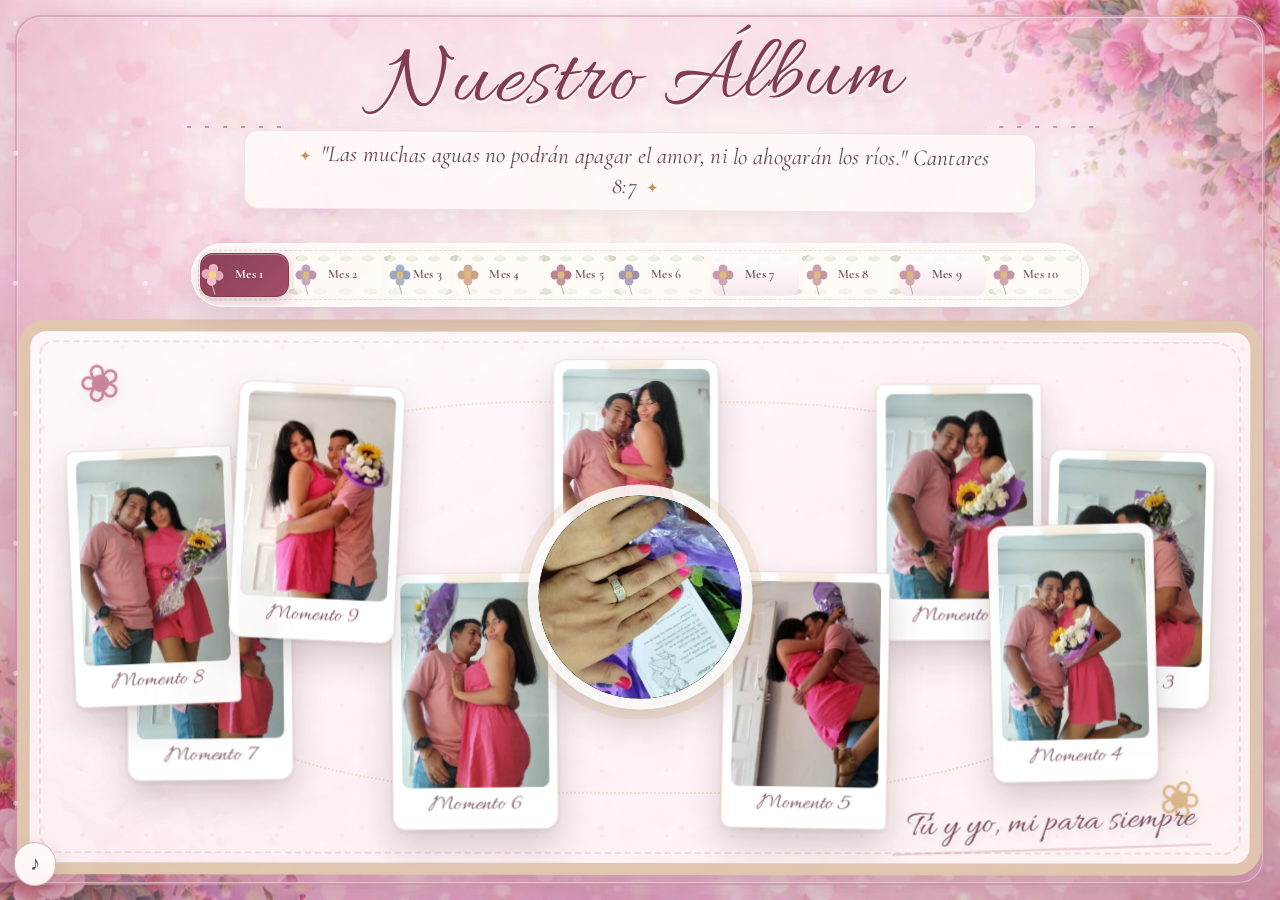
==== commit 6e68f6cd: "Pulir el álbum y añadir Mes 10 próximamente" ====
--- a/index.html
+++ b/index.html
@@ -3,7 +3,8 @@
 <head>
   <meta charset="UTF-8" />
   <meta name="viewport" content="width=device-width, initial-scale=1, viewport-fit=cover" />
-  <title>Nuestro Album</title>
+  <meta name="theme-color" content="#f7e5ea" />
+  <title>Nuestro Álbum</title>
   <link rel="icon" type="image/webp" href="optimized/anillo.webp" />
   <link rel="apple-touch-icon" href="anillo.png" />
   <link rel="preconnect" href="https://fonts.googleapis.com" />
@@ -3255,6 +3256,260 @@
       }
     }
 
+    /* Pulido editorial sobre la identidad romántica original. */
+    :root {
+      --ink: #563744;
+      --ink-soft: #755663;
+      --accent: #a95873;
+      --accent-soft: #f1d8df;
+      --shadow-soft: 0 22px 58px rgba(88, 48, 62, 0.16);
+      --shadow-card: 0 16px 34px rgba(76, 42, 52, 0.2);
+      color-scheme: light;
+    }
+
+    ::selection {
+      color: #fff;
+      background: #8c435b;
+    }
+
+    main {
+      width: min(1360px, 100%);
+    }
+
+    header {
+      position: relative;
+      z-index: 4;
+      margin-bottom: clamp(0.45rem, 1.1vw, 0.85rem);
+    }
+
+    h1 {
+      color: #823c54;
+      line-height: 1;
+      text-shadow: 0 3px 0 rgba(255, 255, 255, 0.66), 0 9px 24px rgba(122, 61, 82, 0.2);
+    }
+
+    .subtitle {
+      width: fit-content;
+      max-width: min(900px, 100%);
+      padding: 0.48rem 1.25rem 0.54rem;
+      border: 1px solid rgba(192, 128, 150, 0.2);
+      border-radius: 14px;
+      background: rgba(255, 250, 247, 0.88);
+      box-shadow: 0 8px 24px rgba(95, 53, 67, 0.09), inset 0 1px 0 rgba(255, 255, 255, 0.92);
+      color: #684454;
+    }
+
+    .book {
+      gap: clamp(0.55rem, 1vw, 0.85rem);
+    }
+
+    .book-nav {
+      position: relative;
+      z-index: 6;
+      width: fit-content;
+      max-width: 100%;
+      margin-inline: auto;
+      padding: 0.38rem 0.52rem;
+      gap: 0.3rem;
+      border: 1px solid rgba(255, 255, 255, 0.92);
+      border-radius: 999px;
+      background: rgba(255, 250, 247, 0.94);
+      box-shadow: 0 12px 28px rgba(92, 52, 65, 0.12), inset 0 1px 0 #fff;
+    }
+
+    .book-tab {
+      min-height: 44px;
+      border-color: transparent;
+      background: linear-gradient(180deg, rgba(255, 255, 255, 0.94), rgba(247, 231, 236, 0.88));
+      color: #704656;
+      box-shadow: inset 0 1px 0 rgba(255, 255, 255, 0.9);
+      transition: transform 180ms ease, color 180ms ease, background 180ms ease, box-shadow 180ms ease;
+    }
+
+    .book-tab.active {
+      border-color: rgba(132, 57, 80, 0.8);
+      background: linear-gradient(135deg, #8c4059, #a24d66);
+      color: #fff;
+      box-shadow: 0 6px 15px rgba(116, 49, 70, 0.24), inset 0 1px 0 rgba(255, 255, 255, 0.28);
+    }
+
+    .book-tab,
+    .book-tab:nth-child(even) {
+      flex: 0 0 auto;
+      width: auto;
+      min-width: 5.55rem;
+      padding-inline: 1.35rem 0.74rem;
+      white-space: nowrap;
+    }
+
+    .book-tab:focus-visible,
+    .music-toggle:focus-visible,
+    .motion-toggle:focus-visible,
+    .ring-center:focus-visible,
+    .photo:focus-visible,
+    .lightbox button:focus-visible {
+      outline: 3px solid #9b5c70;
+      outline-offset: 3px;
+    }
+
+    .album {
+      border-radius: 28px;
+      border-color: rgba(206, 170, 132, 0.62);
+      box-shadow: 0 24px 58px rgba(87, 57, 55, 0.16), inset 0 1px 0 rgba(255, 255, 255, 0.94);
+    }
+
+    .photo {
+      border: 1px solid rgba(179, 132, 110, 0.26);
+      border-radius: 14px;
+      padding: 0.55rem 0.55rem 0.72rem;
+      box-shadow: 0 17px 34px rgba(69, 42, 47, 0.2), 0 2px 5px rgba(69, 42, 47, 0.08);
+    }
+
+    .photo::before {
+      top: -9px;
+      border-radius: 4px;
+    }
+
+    .photo img {
+      border-radius: 8px;
+    }
+
+    .caption {
+      color: #795064;
+      text-shadow: 0 1px 0 rgba(255, 255, 255, 0.88);
+    }
+
+    .ring-center {
+      border: 1px solid rgba(255, 255, 255, 0.95);
+      box-shadow: 0 0 0 10px rgba(255, 255, 255, 0.86), 0 0 0 20px rgba(216, 177, 122, 0.19), 0 20px 38px rgba(77, 51, 46, 0.28);
+    }
+
+    .signature {
+      color: #78495d;
+      text-shadow: 0 1px 0 rgba(255, 255, 255, 0.94), 0 4px 10px rgba(91, 55, 69, 0.13);
+    }
+
+    .upcoming {
+      position: relative;
+      overflow: hidden;
+      border: 1px solid rgba(205, 151, 171, 0.55);
+      border-radius: 28px;
+      background: radial-gradient(circle at 50% 44%, rgba(255, 255, 255, 0.8), transparent 35%), linear-gradient(145deg, rgba(255, 249, 247, 0.96), rgba(245, 222, 230, 0.88));
+      box-shadow: 0 24px 58px rgba(87, 57, 55, 0.15), inset 0 1px 0 rgba(255, 255, 255, 0.95);
+    }
+
+    .upcoming h2 {
+      color: #843f58;
+      text-shadow: 0 2px 0 rgba(255, 255, 255, 0.8);
+    }
+
+    .upcoming p {
+      color: #664555;
+    }
+
+    .upcoming > div {
+      position: relative;
+      z-index: 3;
+    }
+
+    .music-toggle,
+    .motion-toggle {
+      min-height: 44px;
+      border-color: rgba(165, 94, 119, 0.45);
+      background: rgba(255, 250, 247, 0.96);
+      color: #6d4052;
+      box-shadow: 0 8px 20px rgba(82, 46, 60, 0.16), inset 0 1px 0 rgba(255, 255, 255, 0.96);
+      transition: transform 180ms ease, box-shadow 180ms ease, background 180ms ease;
+    }
+
+    .music-toggle:hover,
+    .motion-toggle:hover {
+      transform: translateY(-2px);
+      box-shadow: 0 11px 24px rgba(82, 46, 60, 0.2), inset 0 1px 0 #fff;
+    }
+
+    body.theme-month-7 .subtitle {
+      border-color: rgba(255, 255, 255, 0.95);
+      background: rgba(255, 255, 255, 0.84);
+      color: #564d47;
+    }
+
+    body.theme-month-7 .book-nav {
+      border-color: #fff;
+      background: rgba(255, 255, 255, 0.9);
+    }
+
+    body.theme-month-7 .book-tab {
+      color: #625a54;
+      background: rgba(255, 255, 255, 0.7);
+    }
+
+    body.theme-month-7 .book-tab.active {
+      border-color: #fff;
+      background: linear-gradient(180deg, #fff, #eeece9);
+      color: #514b46;
+      box-shadow: 0 5px 14px rgba(93, 87, 81, 0.18), inset 0 0 0 1px #fff;
+    }
+
+    body.theme-month-7 .album {
+      border-color: rgba(255, 255, 255, 0.98);
+      box-shadow: 0 24px 58px rgba(91, 85, 80, 0.16), inset 0 1px 0 #fff;
+    }
+
+    body.theme-month-7 .caption,
+    body.theme-month-7 .signature {
+      color: #5d5650;
+    }
+
+    body.theme-month-7 .ring-center {
+      box-shadow: 0 0 0 10px rgba(255, 255, 255, 0.95), 0 0 0 20px rgba(255, 255, 255, 0.48), 0 20px 38px rgba(83, 77, 72, 0.22);
+    }
+
+    @media (min-width: 701px) and (max-width: 1050px) {
+      .book-nav {
+        width: 100%;
+        justify-content: flex-start;
+        flex-wrap: nowrap;
+        overflow-x: auto;
+        overscroll-behavior-x: contain;
+        scroll-snap-type: x proximity;
+        scrollbar-width: thin;
+      }
+
+      .book-tab {
+        flex: 0 0 auto;
+        scroll-snap-align: start;
+      }
+    }
+
+    @media (max-width: 700px) {
+      main {
+        padding-inline: clamp(0.45rem, 2.5vw, 0.8rem);
+      }
+
+      .subtitle {
+        width: 100%;
+        max-width: 40rem;
+        border-radius: 12px;
+        padding: 0.4rem 0.65rem;
+      }
+
+      .book-nav {
+        border-radius: 20px;
+        padding: 0.32rem;
+      }
+
+      .book-tab,
+      .book-tab:nth-child(even) {
+        min-height: 46px;
+      }
+
+      .album,
+      .upcoming {
+        border-radius: 20px;
+      }
+    }
+
   </style>
 </head>
 <body>
@@ -3264,8 +3519,8 @@
 
   <main>
     <header>
-      <h1>Nuestro Album</h1>
-      <p class="subtitle">"Las muchas aguas no podran apagar el amor, ni lo ahogaran los rios." Cantares 8:7</p>
+      <h1>Nuestro Álbum</h1>
+      <p class="subtitle">"Las muchas aguas no podrán apagar el amor, ni lo ahogarán los ríos." Cantares 8:7</p>
     </header>
 
     <section class="book" aria-label="Libro de meses">
@@ -3279,6 +3534,7 @@
         <button class="book-tab" type="button" data-month="7">Mes 7</button>
         <button class="book-tab" type="button" data-month="8">Mes 8</button>
         <button class="book-tab" type="button" data-month="9">Mes 9</button>
+        <button class="book-tab" type="button" data-month="10">Mes 10</button>
       </nav>
 
       <div class="month-page active" id="month-1" data-month-page="1">
@@ -3296,7 +3552,7 @@
         <section class="album album--month-2" aria-label="Album romantico mes 2" data-album data-source="photos-2.json" data-directory="x-meses/mes-02/">
           <div class="orbit" data-orbit>
             <button class="ring-center" type="button" data-src="x-meses/mes-02/WhatsApp Image 2026-04-07 at 8.40.42 PM.jpeg" data-kind="image" aria-label="Abrir momento 7 del mes 2">
-              <img alt="Momento 7 del mes 2" loading="lazy" decoding="async" />
+              <img src="optimized/mes-02/WhatsApp Image 2026-04-07 at 8.40.42 PM.webp" alt="Momento 7 del mes 2" loading="lazy" decoding="async" />
             </button>
           </div>
           <p class="signature">Contigo, todo se siente hogar</p>
@@ -3318,7 +3574,7 @@
         <section class="album album--month-4" aria-label="Album romantico mes 4" data-album data-source="photos-4.json" data-directory="x-meses/mes-04/">
           <div class="orbit" data-orbit>
             <button class="ring-center" type="button" data-src="x-meses/mes-04/centro-mes-04.jpeg" data-kind="image" aria-label="Abrir pastel de cuarto mes">
-              <img alt="Pastel del cuarto mes" loading="lazy" decoding="async" />
+              <img src="optimized/mes-04/centro-mes-04.webp" alt="Pastel del cuarto mes" loading="lazy" decoding="async" />
             </button>
           </div>
           <p class="signature">Elegirte es mi alegría</p>
@@ -3340,7 +3596,7 @@
         <section class="album album--month-6" aria-label="Album romantico mes 6" data-album data-source="photos-6.json" data-directory="x-meses/meses-6/">
           <div class="orbit" data-orbit>
             <button class="ring-center" type="button" data-src="x-meses/meses-6/centro.jpeg" data-kind="image" aria-label="Abrir foto central del sexto mes">
-              <img alt="Foto central del sexto mes" loading="lazy" decoding="async" />
+              <img src="optimized/meses-6/centro.webp" alt="Foto central del sexto mes" loading="lazy" decoding="async" />
             </button>
           </div>
           <p class="signature">Medio año, toda una vida</p>
@@ -3375,13 +3631,19 @@
           <p class="signature">Y nuestra historia sigue creciendo</p>
         </section>
       </div>
+
+      <div class="month-page" id="month-10" data-month-page="10" aria-hidden="true">
+        <section class="upcoming" aria-label="Mes 10 próximamente">
+          <div><h2>Mes 10</h2><p>Próximamente...</p></div>
+        </section>
+      </div>
     </section>
   </main>
 
   <div class="lightbox" id="lightbox" aria-hidden="true">
     <button class="close" id="close" type="button" aria-label="Cerrar">&times;</button>
     <button class="lightbox-nav lightbox-prev" id="lightboxPrev" type="button" aria-label="Ver momento anterior">&#8249;</button>
-    <img id="lightboxImage" alt="Foto ampliada" />
+    <img id="lightboxImage" src="optimized/anillo.webp" alt="Foto ampliada" />
     <video id="lightboxVideo" controls playsinline preload="none"></video>
     <button class="lightbox-nav lightbox-next" id="lightboxNext" type="button" aria-label="Ver momento siguiente">&#8250;</button>
     <div class="lightbox-toolbar" aria-live="polite">
